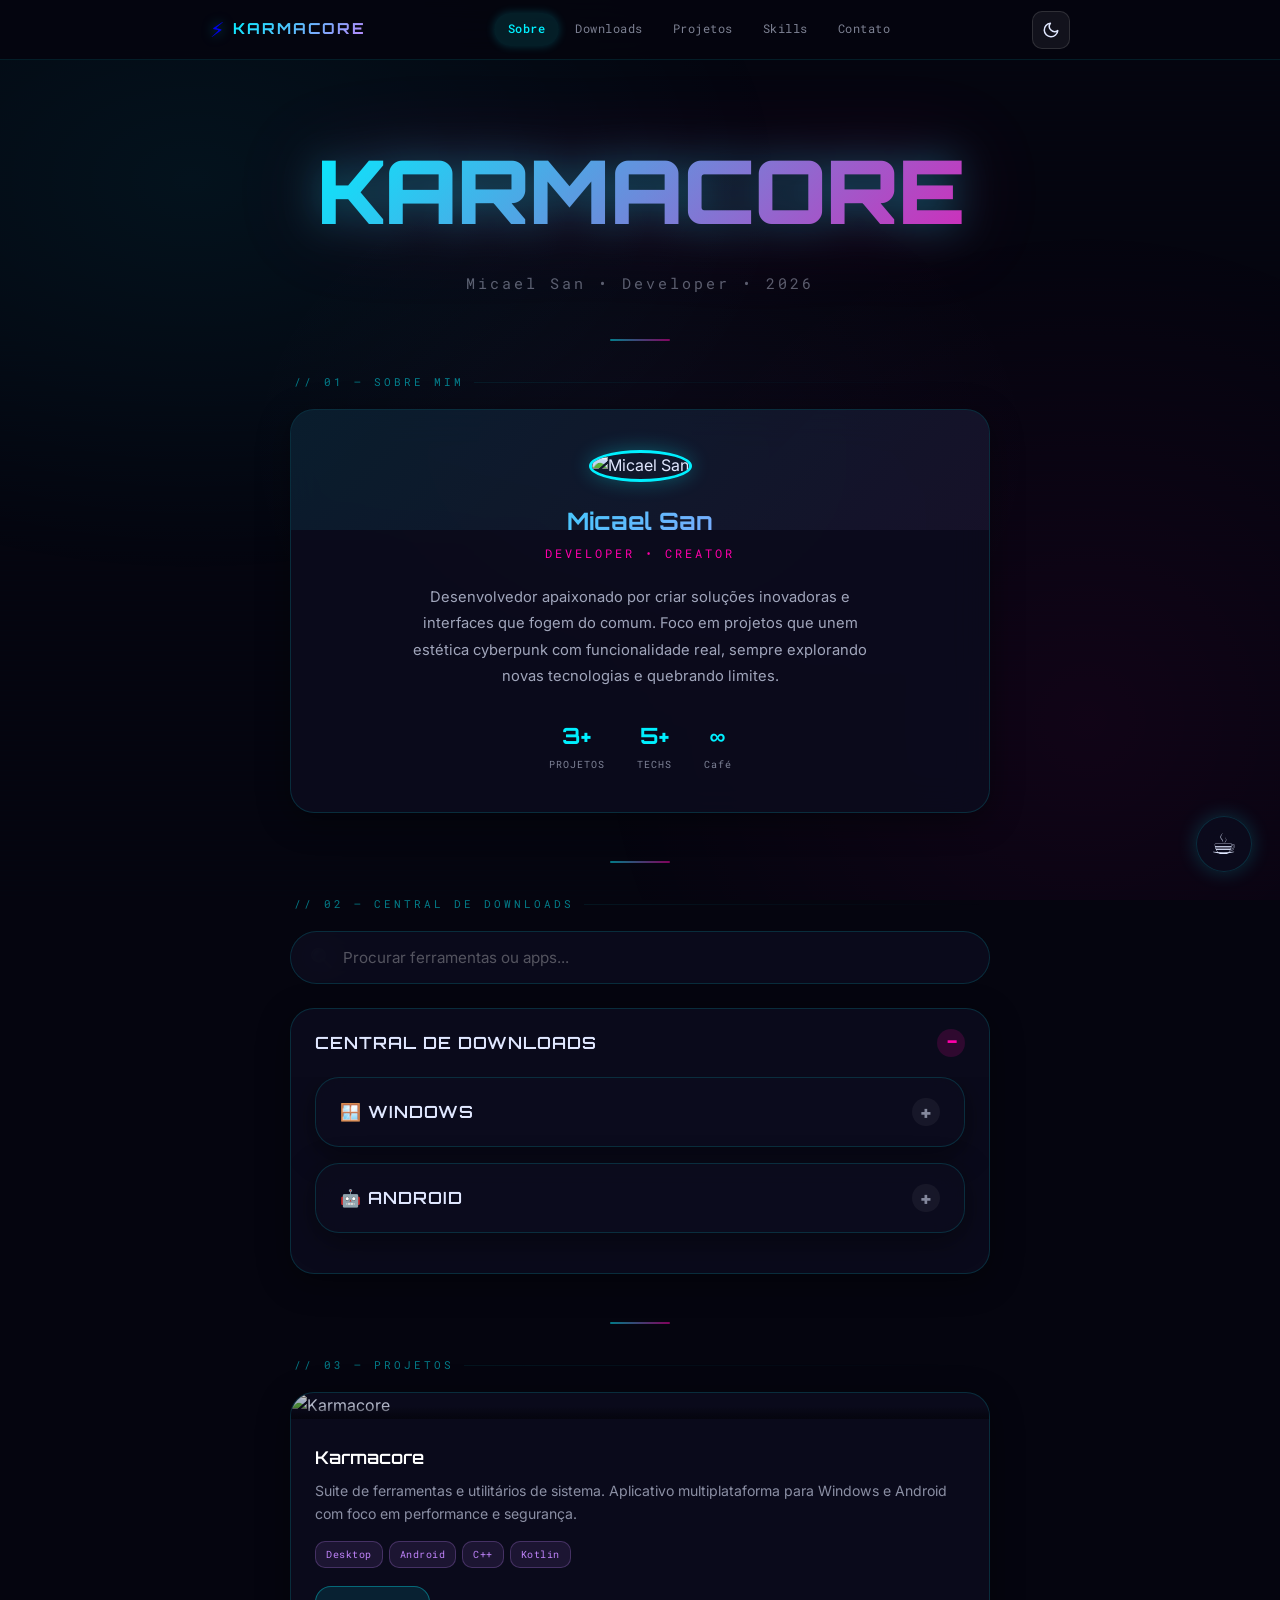
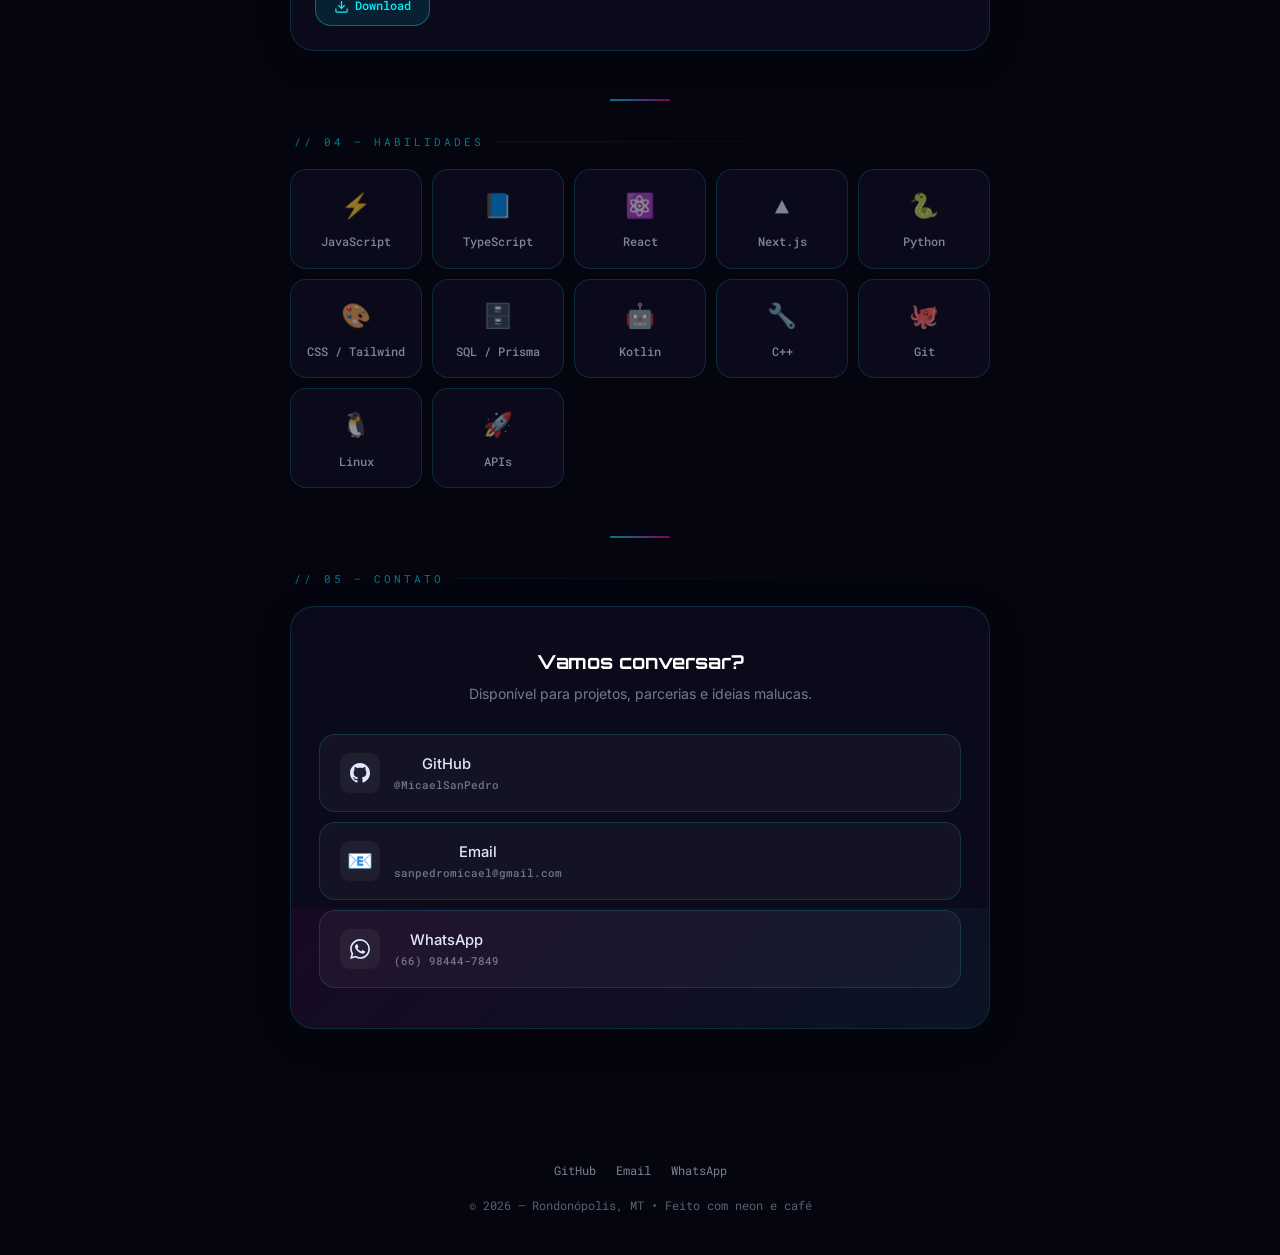
==== index.html @ a1aeefc3 "fix: use inline onclick for theme toggle - same pattern as working burger button" ====
<!DOCTYPE html>
<html lang="pt-br">
<head>
    <meta charset="UTF-8">
    <meta name="viewport" content="width=device-width, initial-scale=1.0">
    <title>KARMACORE | Micael San</title>
    <meta name="description" content="Portfólio de Micael San — Desenvolvedor, criador de ferramentas e projetos cyberpunk.">
    <meta property="og:title" content="KARMACORE | Micael San">
    <meta property="og:description" content="Desenvolvedor, criador de ferramentas e projetos cyberpunk.">
    <meta property="og:type" content="website">
    <meta property="og:url" content="https://micaelsan.com">
    <meta name="theme-color" content="#05050f">
    <link rel="icon" href="data:image/svg+xml,<svg xmlns='http://www.w3.org/2000/svg' viewBox='0 0 100 100'><text y='.9em' font-size='90'>⚡</text></svg>">
    <link rel="preconnect" href="https://fonts.googleapis.com">
    <link rel="preconnect" href="https://fonts.gstatic.com" crossorigin>
    <link href="https://fonts.googleapis.com/css2?family=Orbitron:wght@500;700;900&family=Roboto+Mono:wght@300;400;500&family=Inter:wght@400;500;600&display=swap" rel="stylesheet">
    <link rel="stylesheet" href="style.css">
</head>
<body>

    <canvas id="matrix" style="position:fixed;inset:0;z-index:0;opacity:0.06;pointer-events:none;"></canvas>

    <!-- NAVBAR -->
    <nav id="navbar">
        <div class="nav-inner">
            <a href="#" class="nav-logo" onclick="window.scrollTo({top:0,behavior:'smooth'});return false;">
                <span class="nav-logo-icon">⚡</span>
                <span class="nav-logo-text">KARMACORE</span>
            </a>

            <div class="nav-center">
                <a href="#about" class="nav-link" data-section="about">Sobre</a>
                <a href="#downloads" class="nav-link" data-section="downloads">Downloads</a>
                <a href="#projects" class="nav-link" data-section="projects">Projetos</a>
                <a href="#skills" class="nav-link" data-section="skills">Skills</a>
                <a href="#contact" class="nav-link" data-section="contact">Contato</a>
            </div>

            <div class="nav-right">
                <button class="theme-toggle" id="theme-toggle" title="Alternar tema" onclick="toggleTheme()">
                    <svg class="icon-moon" width="18" height="18" viewBox="0 0 24 24" fill="none" stroke="currentColor" stroke-width="2" stroke-linecap="round" stroke-linejoin="round"><path d="M21 12.79A9 9 0 1 1 11.21 3 7 7 0 0 0 21 12.79z"></path></svg>
                    <svg class="icon-sun" width="18" height="18" viewBox="0 0 24 24" fill="none" stroke="currentColor" stroke-width="2" stroke-linecap="round" stroke-linejoin="round" style="display:none"><circle cx="12" cy="12" r="5"></circle><line x1="12" y1="1" x2="12" y2="3"></line><line x1="12" y1="21" x2="12" y2="23"></line><line x1="4.22" y1="4.22" x2="5.64" y2="5.64"></line><line x1="18.36" y1="18.36" x2="19.78" y2="19.78"></line><line x1="1" y1="12" x2="3" y2="12"></line><line x1="21" y1="12" x2="23" y2="12"></line><line x1="4.22" y1="19.78" x2="5.64" y2="18.36"></line><line x1="18.36" y1="5.64" x2="19.78" y2="4.22"></line></svg>
                </button>
                <button class="nav-burger" id="burger" onclick="toggleBurger()">
                    <span></span><span></span><span></span>
                </button>
            </div>
        </div>
    </nav>

    <!-- MOBILE MENU -->
    <div id="mobile-menu" class="mobile-menu">
        <a href="#about" class="mm-link" onclick="closeBurger()">Sobre Mim</a>
        <a href="#downloads" class="mm-link" onclick="closeBurger()">Downloads</a>
        <a href="#projects" class="mm-link" onclick="closeBurger()">Projetos</a>
        <a href="#skills" class="mm-link" onclick="closeBurger()">Skills</a>
        <a href="#contact" class="mm-link" onclick="closeBurger()">Contato</a>
    </div>

    <div class="container">

        <!-- HERO -->
        <header class="hero">
            <h1 class="title" onclick="triggerGlitch(this)">KARMACORE</h1>
            <p class="subtitle">Micael San &bull; Developer &bull; 2026</p>
        </header>

        <div class="divider"></div>

        <!-- ABOUT -->
        <section id="about" class="section">
            <div class="section-label">// 01 &mdash; sobre mim</div>
            <div class="about-card">
                <img src="https://avatars.githubusercontent.com/u/167715159?v=4" alt="Micael San" class="about-avatar">
                <div class="about-name">Micael San</div>
                <div class="about-role">DEVELOPER &bull; CREATOR</div>
                <p class="about-bio">
                    Desenvolvedor apaixonado por criar soluções inovadoras e interfaces que fogem do comum.
                    Foco em projetos que unem estética cyberpunk com funcionalidade real,
                    sempre explorando novas tecnologias e quebrando limites.
                </p>
                <div class="about-stats">
                    <div class="about-stat">
                        <div class="about-stat-value">3+</div>
                        <div class="about-stat-label">PROJETOS</div>
                    </div>
                    <div class="about-stat">
                        <div class="about-stat-value">5+</div>
                        <div class="about-stat-label">TECHS</div>
                    </div>
                    <div class="about-stat">
                        <div class="about-stat-value">∞</div>
                        <div class="about-stat-label">Café</div>
                    </div>
                </div>
            </div>
        </section>

        <div class="divider"></div>

        <!-- DOWNLOADS -->
        <section id="downloads" class="section">
            <div class="section-label">// 02 &mdash; central de downloads</div>

            <div class="search-box">
                <span class="search-icon">🔍</span>
                <input type="text" id="search" placeholder="Procurar ferramentas ou apps..." autocomplete="off">
            </div>

            <div class="folder" id="main-folder">
                <div class="folder-header" onclick="toggleFolder(this)">
                    CENTRAL DE DOWNLOADS
                    <span class="toggle-icon">+</span>
                </div>
                <div class="content" id="main-content">

                    <div class="folder">
                        <div class="folder-header" onclick="toggleFolder(this)">
                            🪟 WINDOWS
                            <span class="toggle-icon">+</span>
                        </div>
                        <div class="content">
                            <a href="javascript:void(0)" class="download-btn" onclick="return false">
                                <span class="dl-icon">📥</span>
                                <div>
                                    <strong>Karmacore_Setup.exe</strong>
                                    <div class="dl-info">v2.4.1 &bull; 48.2 MB &bull; SHA256 verificado</div>
                                </div>
                            </a>
                        </div>
                    </div>

                    <div class="folder">
                        <div class="folder-header" onclick="toggleFolder(this)">
                            🤖 ANDROID
                            <span class="toggle-icon">+</span>
                        </div>
                        <div class="content">
                            <a href="javascript:void(0)" class="download-btn" onclick="return false">
                                <span class="dl-icon">📥</span>
                                <div>
                                    <strong>Karmacore.apk</strong>
                                    <div class="dl-info">v2.4.1 &bull; 31.8 MB &bull; Assinado</div>
                                </div>
                            </a>
                        </div>
                    </div>

                    <div id="no-results">
                        Nenhum resultado encontrado para "<span id="search-term"></span>"
                    </div>

                </div>
            </div>
        </section>

        <div class="divider"></div>

        <!-- PROJECTS -->
        <section id="projects" class="section">
            <div class="section-label">// 03 &mdash; projetos</div>
            <div class="projects-grid">
                <div class="project-card">
                    <div class="project-img-wrapper">
                        <img src="https://images.unsplash.com/photo-1550751827-4bd374c3f58b?w=700&h=360&fit=crop&q=80" alt="Karmacore" class="project-img">
                        <div class="project-img-overlay"></div>
                    </div>
                    <div class="project-body">
                        <div class="project-title">Karmacore</div>
                        <p class="project-desc">
                            Suite de ferramentas e utilitários de sistema. Aplicativo multiplataforma para Windows e Android
                            com foco em performance e segurança.
                        </p>
                        <div class="project-tags">
                            <span class="project-tag">Desktop</span>
                            <span class="project-tag">Android</span>
                            <span class="project-tag">C++</span>
                            <span class="project-tag">Kotlin</span>
                        </div>
                        <div class="project-links">
                            <a href="#downloads" class="project-link project-link--primary">
                                <svg width="15" height="15" viewBox="0 0 24 24" fill="none" stroke="currentColor" stroke-width="2"><path d="M21 15v4a2 2 0 0 1-2 2H5a2 2 0 0 1-2-2v-4"/><polyline points="7 10 12 15 17 10"/><line x1="12" y1="15" x2="12" y2="3"/></svg>
                                Download
                            </a>
                        </div>
                    </div>
                </div>
            </div>
        </section>

        <div class="divider"></div>

        <!-- SKILLS -->
        <section id="skills" class="section">
            <div class="section-label">// 04 &mdash; habilidades</div>
            <div class="skills-grid">
                <div class="skill-tag"><span class="skill-icon">⚡</span>JavaScript</div>
                <div class="skill-tag"><span class="skill-icon">📘</span>TypeScript</div>
                <div class="skill-tag"><span class="skill-icon">⚛️</span>React</div>
                <div class="skill-tag"><span class="skill-icon">▲</span>Next.js</div>
                <div class="skill-tag"><span class="skill-icon">🐍</span>Python</div>
                <div class="skill-tag"><span class="skill-icon">🎨</span>CSS / Tailwind</div>
                <div class="skill-tag"><span class="skill-icon">🗄️</span>SQL / Prisma</div>
                <div class="skill-tag"><span class="skill-icon">🤖</span>Kotlin</div>
                <div class="skill-tag"><span class="skill-icon">🔧</span>C++</div>
                <div class="skill-tag"><span class="skill-icon">🐙</span>Git</div>
                <div class="skill-tag"><span class="skill-icon">🐧</span>Linux</div>
                <div class="skill-tag"><span class="skill-icon">🚀</span>APIs</div>
            </div>
        </section>

        <div class="divider"></div>

        <!-- CONTACT -->
        <section id="contact" class="section">
            <div class="section-label">// 05 &mdash; contato</div>
            <div class="contact-card">
                <h3>Vamos conversar?</h3>
                <p>Disponível para projetos, parcerias e ideias malucas.</p>
                <div class="contact-links">
                    <a href="https://github.com/MicaelSanPedro" target="_blank" rel="noopener" class="contact-link">
                        <span class="contact-icon">
                            <svg width="20" height="20" viewBox="0 0 24 24" fill="currentColor"><path d="M12 0c-6.626 0-12 5.373-12 12 0 5.302 3.438 9.8 8.207 11.387.599.111.793-.261.793-.577v-2.234c-3.338.726-4.033-1.416-4.033-1.416-.546-1.387-1.333-1.756-1.333-1.756-1.089-.745.083-.729.083-.729 1.205.084 1.839 1.237 1.839 1.237 1.07 1.834 2.807 1.304 3.492.997.107-.775.418-1.305.762-1.604-2.665-.305-5.467-1.334-5.467-5.931 0-1.311.469-2.381 1.236-3.221-.124-.303-.535-1.524.117-3.176 0 0 1.008-.322 3.301 1.23.957-.266 1.983-.399 3.003-.404 1.02.005 2.047.138 3.006.404 2.291-1.552 3.297-1.23 3.297-1.23.653 1.653.242 2.874.118 3.176.77.84 1.235 1.911 1.235 3.221 0 4.609-2.807 5.624-5.479 5.921.43.372.823 1.102.823 2.222v3.293c0 .319.192.694.801.576 4.765-1.589 8.199-6.086 8.199-11.386 0-6.627-5.373-12-12-12z"/></svg>
                        </span>
                        <div>
                            <span class="contact-label">GitHub</span>
                            <span class="contact-sublabel">@MicaelSanPedro</span>
                        </div>
                        <span class="contact-arrow">→</span>
                    </a>
                    <a href="mailto:sanpedromicael@gmail.com" class="contact-link">
                        <span class="contact-icon">📧</span>
                        <div>
                            <span class="contact-label">Email</span>
                            <span class="contact-sublabel">sanpedromicael@gmail.com</span>
                        </div>
                        <span class="contact-arrow">→</span>
                    </a>
                    <a href="https://wa.me/5566984447849" target="_blank" rel="noopener" class="contact-link">
                        <span class="contact-icon">
                            <svg width="20" height="20" viewBox="0 0 24 24" fill="currentColor"><path d="M17.472 14.382c-.297-.149-1.758-.867-2.03-.967-.273-.099-.471-.148-.67.15-.197.297-.767.966-.94 1.164-.173.199-.347.223-.644.075-.297-.15-1.255-.463-2.39-1.475-.883-.788-1.48-1.761-1.653-2.059-.173-.297-.018-.458.13-.606.134-.133.298-.347.446-.52.149-.174.198-.298.298-.497.099-.198.05-.371-.025-.52-.075-.149-.669-1.612-.916-2.207-.242-.579-.487-.5-.669-.51-.173-.008-.371-.01-.57-.01-.198 0-.52.074-.792.372-.272.297-1.04 1.016-1.04 2.479 0 1.462 1.065 2.875 1.213 3.074.149.198 2.096 3.2 5.077 4.487.709.306 1.262.489 1.694.625.712.227 1.36.195 1.871.118.571-.085 1.758-.719 2.006-1.413.248-.694.248-1.289.173-1.413-.074-.124-.272-.198-.57-.347m-5.421 7.403h-.004a9.87 9.87 0 01-5.031-1.378l-.361-.214-3.741.982.998-3.648-.235-.374a9.86 9.86 0 01-1.51-5.26c.001-5.45 4.436-9.884 9.888-9.884 2.64 0 5.122 1.03 6.988 2.898a9.825 9.825 0 012.893 6.994c-.003 5.45-4.437 9.884-9.885 9.884m8.413-18.297A11.815 11.815 0 0012.05 0C5.495 0 .16 5.335.157 11.892c0 2.096.547 4.142 1.588 5.945L.057 24l6.305-1.654a11.882 11.882 0 005.683 1.448h.005c6.554 0 11.89-5.335 11.893-11.893a11.821 11.821 0 00-3.48-8.413z"/></svg>
                        </span>
                        <div>
                            <span class="contact-label">WhatsApp</span>
                            <span class="contact-sublabel">(66) 98444-7849</span>
                        </div>
                        <span class="contact-arrow">→</span>
                    </a>
                </div>
            </div>
        </section>

    </div>

    <!-- Coffee button -->
    <div class="coffee" onclick="openModal()">☕</div>

    <!-- Support modal -->
    <div id="modal" onclick="if(event.target===this) closeModal()">
        <div class="modal-content">
            <span class="modal-close" onclick="closeModal()">✕</span>
            <div class="modal-title">APOIE O PROJETO</div>
            <p class="modal-subtitle">Qualquer valor faz diferença 🔥</p>
            <div class="pix-box">
                <span id="pix-key" data-pix="1ad6a146-8d7e-4521-a96a-fde7ccd602ac">1ad6a146-8d7e-4521-a96a-fde7ccd602ac</span>
                <button id="copy-btn" onclick="copyPix()" title="Copiar chave PIX">
                    <svg width="18" height="18" viewBox="0 0 24 24" fill="none" stroke="currentColor" stroke-width="2" stroke-linecap="round" stroke-linejoin="round" id="copy-icon">
                        <rect x="9" y="9" width="13" height="13" rx="2" ry="2"></rect>
                        <path d="M5 15H4a2 2 0 0 1-2-2V4a2 2 0 0 1 2-2h9a2 2 0 0 1 2 2v1"></path>
                    </svg>
                    <svg width="18" height="18" viewBox="0 0 24 24" fill="none" stroke="currentColor" stroke-width="2.5" stroke-linecap="round" stroke-linejoin="round" id="check-icon" style="display:none">
                        <polyline points="20 6 9 17 4 12"></polyline>
                    </svg>
                </button>
            </div>
            <p class="pix-hint" onclick="copyPix()">Toque na chave ou no botão para copiar</p>
        </div>
    </div>

    <!-- Footer -->
    <footer>
        <div class="footer-links">
            <a href="https://github.com/MicaelSanPedro" target="_blank" rel="noopener" class="footer-link">GitHub</a>
            <a href="mailto:sanpedromicael@gmail.com" class="footer-link">Email</a>
            <a href="https://wa.me/5566984447849" target="_blank" rel="noopener" class="footer-link">WhatsApp</a>
        </div>
        <p class="footer-copy">&copy; 2026 &mdash; Rondonópolis, MT &bull; Feito com neon e café</p>
    </footer>

    <script src="script.js"></script>
</body>
</html>
---- style.css ----
/* ═══════════════════════════════════════════════════
   KARMACORE | Micael San - Cyberpunk Portfolio
   ═══════════════════════════════════════════════════ */

:root {
    --neon-cyan: #00f0ff;
    --neon-pink: #ff00aa;
    --neon-purple: #c084fc;
    --neon-green: #00ff88;
    --bg: #05050f;
    --bg-solid: #05050f;
    --card: rgba(12, 12, 30, 0.85);
    --card-solid: #0c0c1e;
    --border: rgba(0, 240, 255, 0.15);
    --border-hover: rgba(0, 240, 255, 0.4);
    --glow-cyan: 0 0 20px rgba(0, 240, 255, 0.5);
    --text: #e0e7ff;
    --text-dim: rgba(224, 231, 255, 0.55);
    --text-bright: #ffffff;
    --hover-overlay: rgba(255, 255, 255, 0.04);
    --hover-overlay-strong: rgba(255, 255, 255, 0.06);
    --radius-sm: 10px;
    --radius-md: 16px;
    --radius-lg: 24px;
    --radius-xl: 9999px;
    --shadow-card: 0 8px 32px rgba(0, 0, 0, 0.4);
    --shadow-card-hover: 0 16px 48px rgba(0, 0, 0, 0.6);
    --modal-bg: rgba(3, 3, 12, 0.92);
    --navbar-bg: rgba(5, 5, 15, 0.85);
    --mobile-bg: rgba(5, 5, 15, 0.97);
    --pix-bg: rgba(0, 0, 0, 0.5);
    --icon-bg: rgba(255, 255, 255, 0.05);
    --icon-bg-strong: rgba(255, 255, 255, 0.08);
    --folder-hover: rgba(0, 240, 255, 0.25);
    --input-color: #ffffff;
    --input-placeholder: rgba(255, 255, 255, 0.3);
}

* { margin: 0; padding: 0; box-sizing: border-box; }

html {
    scroll-behavior: smooth;
    scroll-padding-top: 80px;
}

body {
    min-height: 100%;
    background: var(--bg);
    color: var(--text);
    font-family: 'Inter', system-ui, sans-serif;
    overflow-x: hidden;
    line-height: 1.6;
    transition: background 0.4s ease, color 0.4s ease;
}

/* ── Ambient background ── */
body::before,
body::after {
    content: "";
    position: fixed;
    inset: 0;
    pointer-events: none;
    z-index: 0;
}
body::before {
    background:
        radial-gradient(ellipse 600px 400px at 15% 20%, rgba(0, 240, 255, 0.06), transparent),
        radial-gradient(ellipse 500px 500px at 85% 80%, rgba(255, 0, 170, 0.05), transparent),
        radial-gradient(ellipse 400px 300px at 50% 50%, rgba(192, 132, 252, 0.04), transparent);
}
body::after {
    background:
        linear-gradient(rgba(0,240,255,0.02) 1px, transparent 1px),
        repeating-linear-gradient(0deg, transparent, transparent 4px, rgba(0,0,0,0.08) 4px, rgba(0,0,0,0.08) 5px);
    background-size: 100% 5px, 100% 100%;
    opacity: 0.5;
    animation: scanline 10s linear infinite;
}
@keyframes scanline {
    0% { background-position: 0 0; }
    100% { background-position: 0 100px; }
}

/* ═══════════════ NAVBAR ═══════════════ */
#navbar {
    position: fixed;
    top: 0;
    left: 0;
    right: 0;
    height: 60px;
    z-index: 5000;
    background: var(--navbar-bg);
    backdrop-filter: blur(16px);
    -webkit-backdrop-filter: blur(16px);
    border-bottom: 1px solid rgba(0, 240, 255, 0.1);
    transition: background 0.4s ease, border-color 0.4s ease;
}
.nav-inner {
    max-width: 900px;
    margin: 0 auto;
    height: 100%;
    display: flex;
    align-items: center;
    justify-content: space-between;
    padding: 0 20px;
}

/* Logo */
.nav-logo {
    display: flex;
    align-items: center;
    gap: 8px;
    text-decoration: none;
    flex-shrink: 0;
}
.nav-logo-icon {
    font-size: 1.3rem;
    filter: drop-shadow(0 0 6px rgba(0, 240, 255, 0.5));
}
.nav-logo-text {
    font-family: 'Orbitron', sans-serif;
    font-size: 0.95rem;
    font-weight: 700;
    letter-spacing: 2px;
    background: linear-gradient(135deg, var(--neon-cyan), var(--neon-purple));
    -webkit-background-clip: text;
    background-clip: text;
    color: transparent;
}

/* Desktop links */
.nav-center {
    display: flex;
    align-items: center;
    gap: 2px;
}
.nav-link {
    padding: 7px 14px;
    border-radius: var(--radius-xl);
    text-decoration: none;
    color: var(--text-dim);
    font-family: 'Roboto Mono', monospace;
    font-size: 0.72rem;
    letter-spacing: 0.5px;
    transition: all 0.25s ease;
}
.nav-link:hover {
    color: var(--text-bright);
    background: var(--hover-overlay);
}
.nav-link.active {
    color: var(--neon-cyan);
    background: rgba(0, 240, 255, 0.1);
    font-weight: 500;
    box-shadow: 0 0 10px rgba(0, 240, 255, 0.2);
}

/* Right side wrapper */
.nav-right {
    display: flex;
    align-items: center;
    gap: 8px;
}

/* Theme toggle */
.theme-toggle {
    width: 38px;
    height: 38px;
    display: flex;
    align-items: center;
    justify-content: center;
    background: rgba(255, 255, 255, 0.06);
    border: 1px solid rgba(255, 255, 255, 0.12);
    border-radius: 10px;
    cursor: pointer;
    color: var(--text);
    transition: all 0.3s ease;
    flex-shrink: 0;
    position: relative;
    z-index: 1;
    font-size: 0;
}
.theme-toggle:hover {
    color: var(--neon-cyan);
    background: rgba(0, 240, 255, 0.12);
    border-color: rgba(0, 240, 255, 0.3);
    box-shadow: 0 0 14px rgba(0, 240, 255, 0.25);
}
.theme-toggle:active {
    transform: scale(0.92);
}
.theme-toggle svg {
    transition: all 0.3s ease;
    pointer-events: none;
}

/* Burger (hidden on desktop) */
.nav-burger {
    display: none;
    flex-direction: column;
    justify-content: center;
    gap: 5px;
    width: 36px;
    height: 36px;
    padding: 8px 6px;
    background: var(--hover-overlay);
    border: 1px solid rgba(255, 255, 255, 0.08);
    border-radius: 8px;
    cursor: pointer;
}
.nav-burger span {
    display: block;
    width: 100%;
    height: 2px;
    background: var(--text-dim);
    border-radius: 2px;
    transition: all 0.3s ease;
}
.nav-burger.open span:nth-child(1) {
    transform: translateY(7px) rotate(45deg);
    background: var(--neon-cyan);
}
.nav-burger.open span:nth-child(2) {
    opacity: 0;
}
.nav-burger.open span:nth-child(3) {
    transform: translateY(-7px) rotate(-45deg);
    background: var(--neon-cyan);
}

/* Mobile menu */
.mobile-menu {
    display: none;
    position: fixed;
    top: 60px;
    left: 0;
    right: 0;
    z-index: 4999;
    background: var(--mobile-bg);
    backdrop-filter: blur(16px);
    border-bottom: 1px solid rgba(0, 240, 255, 0.1);
    padding: 8px 16px 16px;
    flex-direction: column;
    gap: 2px;
    transition: background 0.4s ease;
}
.mobile-menu.open {
    display: flex;
}
.mm-link {
    padding: 14px 16px;
    border-radius: 12px;
    text-decoration: none;
    color: var(--text-dim);
    font-family: 'Inter', system-ui, sans-serif;
    font-size: 0.95rem;
    font-weight: 500;
    transition: all 0.2s ease;
}
.mm-link:hover {
    color: var(--text-bright);
    background: rgba(0, 240, 255, 0.06);
}

/* ── Container ── */
.container {
    max-width: 740px;
    width: 100%;
    margin: 0 auto;
    padding: 80px 20px 24px;
    position: relative;
    z-index: 10;
}

/* ═══════════════ HERO ═══════════════ */
.hero {
    text-align: center;
    padding: 40px 0 12px;
}
.title {
    font-family: 'Orbitron', sans-serif;
    font-size: clamp(2.8rem, 12vw, 5.5rem);
    font-weight: 900;
    letter-spacing: -1px;
    background: linear-gradient(135deg, var(--neon-cyan) 0%, var(--neon-pink) 40%, var(--neon-purple) 70%, var(--neon-cyan) 100%);
    background-size: 300% 300%;
    -webkit-background-clip: text;
    background-clip: text;
    color: transparent;
    animation: glitch 4s ease-in-out infinite, rainbow 6s linear infinite;
    cursor: pointer;
    position: relative;
    display: inline-block;
    filter: drop-shadow(0 0 20px rgba(0, 240, 255, 0.35)) drop-shadow(0 0 40px rgba(255, 0, 170, 0.2));
}
@keyframes glitch {
    0%, 100% { transform: translate(0); }
    2% { transform: translate(-2px, 1px); }
    4% { transform: translate(2px, -1px); }
    6% { transform: translate(-1px, 2px); }
    8% { transform: translate(0); }
}
@keyframes rainbow {
    0% { background-position: 0% 50%; }
    50% { background-position: 100% 50%; }
    100% { background-position: 0% 50%; }
}
.title::before,
.title::after {
    content: "KARMACORE";
    position: absolute;
    top: 0; left: 0;
    font-family: inherit;
    font-size: inherit;
    font-weight: inherit;
    letter-spacing: inherit;
    -webkit-background-clip: text;
    background-clip: text;
    color: transparent;
    pointer-events: none;
}
.title::before {
    background: linear-gradient(90deg, var(--neon-cyan), transparent);
    -webkit-background-clip: text; background-clip: text; color: transparent;
    opacity: 0;
    animation: glitch-before 4s ease-in-out infinite;
}
.title::after {
    background: linear-gradient(90deg, transparent, var(--neon-pink));
    -webkit-background-clip: text; background-clip: text; color: transparent;
    opacity: 0;
    animation: glitch-after 4s ease-in-out infinite;
}
@keyframes glitch-before {
    0%, 100% { opacity: 0; transform: translate(0); }
    2% { opacity: 0.8; transform: translate(-3px, 0); }
    3% { opacity: 0; transform: translate(0); }
}
@keyframes glitch-after {
    0%, 100% { opacity: 0; transform: translate(0); }
    2.5% { opacity: 0.8; transform: translate(3px, 0); }
    3.5% { opacity: 0; transform: translate(0); }
}
.subtitle {
    font-family: 'Roboto Mono', monospace;
    font-size: 0.95rem;
    letter-spacing: 3px;
    opacity: 0.7;
    margin-top: 10px;
    color: var(--text-dim);
}

/* ── Divider ── */
.divider {
    width: 60px;
    height: 2px;
    background: linear-gradient(90deg, var(--neon-cyan), var(--neon-pink));
    border-radius: 2px;
    margin: 32px auto;
    opacity: 0.5;
}

/* ═══════════════ SECTIONS ═══════════════ */
.section { margin-bottom: 48px; }
.section-label {
    font-family: 'Roboto Mono', monospace;
    font-size: 0.7rem;
    letter-spacing: 3px;
    text-transform: uppercase;
    color: var(--neon-cyan);
    opacity: 0.5;
    margin-bottom: 18px;
    padding-left: 4px;
    display: flex;
    align-items: center;
    gap: 10px;
}
.section-label::after {
    content: "";
    flex: 1;
    height: 1px;
    background: linear-gradient(90deg, var(--border), transparent);
}

/* ═══════════════ SEARCH ═══════════════ */
.search-box {
    position: relative;
    margin-bottom: 24px;
}
#search {
    width: 100%;
    padding: 16px 24px 16px 52px;
    background: var(--card);
    border: 1px solid var(--border);
    border-radius: var(--radius-xl);
    font-size: 0.95rem;
    font-family: 'Inter', system-ui, sans-serif;
    color: var(--input-color);
    backdrop-filter: blur(16px);
    transition: all 0.3s ease;
}
#search::placeholder { color: var(--input-placeholder); }
#search:focus {
    outline: none;
    border-color: var(--border-hover);
    box-shadow: var(--glow-cyan);
}
.search-icon {
    position: absolute;
    left: 20px;
    top: 50%;
    transform: translateY(-50%);
    font-size: 1.2rem;
    color: var(--neon-cyan);
    opacity: 0.5;
}

/* ═══════════════ ABOUT ═══════════════ */
.about-card {
    background: var(--card);
    border: 1px solid var(--border);
    border-radius: var(--radius-lg);
    padding: 40px 32px;
    backdrop-filter: blur(20px);
    box-shadow: var(--shadow-card);
    text-align: center;
    transition: all 0.4s ease;
    position: relative;
    overflow: hidden;
}
.about-card::before {
    content: "";
    position: absolute;
    top: 0; left: 0; right: 0;
    height: 120px;
    background: linear-gradient(135deg, rgba(0, 240, 255, 0.08), rgba(192, 132, 252, 0.06));
    pointer-events: none;
}
.about-card:hover {
    border-color: rgba(192, 132, 252, 0.3);
    transform: translateY(-4px);
    box-shadow: var(--shadow-card-hover), 0 0 30px rgba(192, 132, 252, 0.1);
}
.about-avatar {
    width: 96px; height: 96px;
    border-radius: 50%;
    border: 3px solid var(--neon-cyan);
    box-shadow: 0 0 20px rgba(0, 240, 255, 0.3);
    margin: 0 auto 20px;
    object-fit: cover;
    position: relative; z-index: 1;
    transition: all 0.4s ease;
}
.about-card:hover .about-avatar {
    box-shadow: 0 0 30px rgba(0, 240, 255, 0.5);
    transform: scale(1.05);
}
.about-name {
    font-family: 'Orbitron', sans-serif;
    font-size: 1.5rem;
    font-weight: 700;
    background: linear-gradient(135deg, var(--neon-cyan), var(--neon-purple));
    -webkit-background-clip: text; background-clip: text; color: transparent;
    margin-bottom: 4px;
    position: relative; z-index: 1;
}
.about-role {
    font-family: 'Roboto Mono', monospace;
    font-size: 0.78rem;
    color: var(--neon-pink);
    letter-spacing: 3px;
    margin-bottom: 20px;
    position: relative; z-index: 1;
}
.about-bio {
    font-size: 0.92rem;
    line-height: 1.8;
    opacity: 0.7;
    max-width: 480px;
    margin: 0 auto;
    position: relative; z-index: 1;
}
.about-stats {
    display: flex;
    justify-content: center;
    gap: 32px;
    margin-top: 28px;
    position: relative; z-index: 1;
}
.about-stat { text-align: center; }
.about-stat-value {
    font-family: 'Orbitron', sans-serif;
    font-size: 1.4rem;
    font-weight: 700;
    color: var(--neon-cyan);
}
.about-stat-label {
    font-family: 'Roboto Mono', monospace;
    font-size: 0.65rem;
    color: var(--text-dim);
    letter-spacing: 1px;
    margin-top: 2px;
}

/* ═══════════════ FOLDER / ACCORDION ═══════════════ */
.folder {
    background: var(--card);
    border: 1px solid var(--border);
    border-radius: var(--radius-lg);
    margin-bottom: 16px;
    overflow: hidden;
    backdrop-filter: blur(16px);
    box-shadow: var(--shadow-card);
    transition: all 0.4s ease;
}
.folder:hover {
    border-color: var(--folder-hover);
}
.folder-header {
    padding: 20px 24px;
    cursor: pointer;
    display: flex;
    align-items: center;
    justify-content: space-between;
    font-family: 'Orbitron', sans-serif;
    font-size: 1.05rem;
    font-weight: 600;
    letter-spacing: 1px;
    user-select: none;
}
.folder-header:hover { background: var(--hover-overlay); }
.folder-header .toggle-icon {
    font-size: 1.4rem;
    transition: transform 0.4s ease;
    color: var(--text-dim);
    width: 28px; height: 28px;
    display: flex; align-items: center; justify-content: center;
    border-radius: 50%;
    background: var(--icon-bg);
}
.folder-header.active .toggle-icon {
    transform: rotate(180deg);
    color: var(--neon-pink);
    background: rgba(255, 0, 170, 0.15);
}
.content {
    max-height: 0;
    overflow: hidden;
    transition: max-height 0.6s ease, padding 0.4s ease;
    padding: 0 24px;
}
.content.open {
    max-height: 1200px;
    padding-bottom: 24px;
}

/* Download button */
.download-btn {
    display: flex;
    align-items: center;
    gap: 14px;
    width: 100%;
    padding: 16px 20px;
    margin: 8px 0;
    background: rgba(0, 240, 255, 0.05);
    border: 1px solid rgba(0, 240, 255, 0.2);
    border-radius: var(--radius-md);
    color: var(--text-bright);
    text-decoration: none;
    font-weight: 500;
    font-size: 0.95rem;
    transition: all 0.3s ease;
}
.download-btn:hover {
    background: rgba(0, 240, 255, 0.12);
    border-color: var(--border-hover);
    transform: translateX(6px);
    box-shadow: 0 0 20px rgba(0, 240, 255, 0.3);
}
.download-btn .dl-icon { font-size: 1.5rem; flex-shrink: 0; }
.download-btn .dl-info { font-size: 0.75rem; opacity: 0.5; margin-top: 2px; }

#no-results {
    display: none;
    text-align: center;
    padding: 40px 20px;
    opacity: 0.5;
    font-size: 0.95rem;
    color: var(--text-dim);
}

/* ═══════════════ PROJECTS ═══════════════ */
.projects-grid {
    display: flex;
    flex-direction: column;
    gap: 20px;
}
.project-card {
    background: var(--card);
    border: 1px solid var(--border);
    border-radius: var(--radius-lg);
    overflow: hidden;
    backdrop-filter: blur(16px);
    box-shadow: var(--shadow-card);
    transition: all 0.4s ease;
}
.project-card:hover {
    transform: translateY(-6px);
    border-color: rgba(255, 0, 170, 0.3);
    box-shadow: 0 20px 60px rgba(0, 0, 0, 0.5), 0 0 30px rgba(255, 0, 170, 0.1);
}
.project-img-wrapper { position: relative; overflow: hidden; }
.project-img {
    width: 100%; height: 180px;
    object-fit: cover;
    filter: brightness(0.8) saturate(0.9);
    transition: all 0.5s ease;
}
.project-card:hover .project-img {
    filter: brightness(1) saturate(1);
    transform: scale(1.05);
}
.project-img-overlay {
    position: absolute; inset: 0;
    background: linear-gradient(to top, var(--bg-solid) 0%, transparent 50%);
    pointer-events: none;
}
.project-body { padding: 24px; }
.project-title {
    font-family: 'Orbitron', sans-serif;
    font-size: 1.1rem;
    font-weight: 600;
    margin-bottom: 8px;
    color: var(--text-bright);
}
.project-desc {
    font-size: 0.88rem;
    opacity: 0.6;
    line-height: 1.65;
    margin-bottom: 16px;
}
.project-tags {
    display: flex;
    gap: 6px;
    flex-wrap: wrap;
    margin-bottom: 18px;
}
.project-tag {
    font-family: 'Roboto Mono', monospace;
    font-size: 0.65rem;
    padding: 4px 10px;
    background: rgba(192, 132, 252, 0.1);
    border: 1px solid rgba(192, 132, 252, 0.25);
    border-radius: var(--radius-sm);
    color: var(--neon-purple);
    letter-spacing: 0.5px;
}
.project-links {
    display: flex;
    gap: 10px;
    flex-wrap: wrap;
}
.project-link {
    display: inline-flex;
    align-items: center;
    gap: 6px;
    padding: 9px 18px;
    border-radius: var(--radius-md);
    text-decoration: none;
    font-family: 'Roboto Mono', monospace;
    font-size: 0.78rem;
    font-weight: 500;
    transition: all 0.3s ease;
}
.project-link--primary {
    background: rgba(0, 240, 255, 0.1);
    border: 1px solid rgba(0, 240, 255, 0.35);
    color: var(--neon-cyan);
}
.project-link--primary:hover {
    background: rgba(0, 240, 255, 0.2);
    box-shadow: var(--glow-cyan);
    transform: translateY(-2px);
}
.project-link--secondary {
    background: var(--hover-overlay);
    border: 1px solid rgba(255, 255, 255, 0.12);
    color: var(--text-dim);
}
.project-link--secondary:hover {
    border-color: rgba(255, 255, 255, 0.25);
    color: var(--text-bright);
    transform: translateY(-2px);
}

/* ═══════════════ SKILLS ═══════════════ */
.skills-grid {
    display: grid;
    grid-template-columns: repeat(auto-fill, minmax(130px, 1fr));
    gap: 10px;
}
.skill-tag {
    background: var(--card);
    border: 1px solid var(--border);
    border-radius: var(--radius-md);
    padding: 16px 12px;
    text-align: center;
    font-family: 'Roboto Mono', monospace;
    font-size: 0.75rem;
    font-weight: 500;
    color: var(--text-dim);
    transition: all 0.3s ease;
    backdrop-filter: blur(8px);
}
.skill-tag:hover {
    background: rgba(0, 240, 255, 0.08);
    border-color: var(--border-hover);
    color: var(--neon-cyan);
    transform: translateY(-4px);
    box-shadow: var(--glow-cyan);
}
.skill-icon { font-size: 1.5rem; display: block; margin-bottom: 8px; }

/* ═══════════════ CONTACT ═══════════════ */
.contact-card {
    background: var(--card);
    border: 1px solid var(--border);
    border-radius: var(--radius-lg);
    padding: 40px 28px;
    backdrop-filter: blur(16px);
    box-shadow: var(--shadow-card);
    text-align: center;
    position: relative;
    overflow: hidden;
}
.contact-card::before {
    content: "";
    position: absolute;
    bottom: 0; left: 0; right: 0;
    height: 120px;
    background: linear-gradient(135deg, rgba(255, 0, 170, 0.06), rgba(0, 240, 255, 0.04));
    pointer-events: none;
}
.contact-card h3 {
    font-family: 'Orbitron', sans-serif;
    font-size: 1.2rem;
    margin-bottom: 6px;
    color: var(--text-bright);
}
.contact-card > p {
    opacity: 0.5;
    font-size: 0.88rem;
    margin-bottom: 28px;
    position: relative; z-index: 1;
}
.contact-links {
    display: flex;
    flex-direction: column;
    gap: 10px;
    position: relative; z-index: 1;
}
.contact-link {
    display: flex;
    align-items: center;
    gap: 14px;
    padding: 16px 20px;
    background: var(--hover-overlay);
    border: 1px solid var(--border);
    border-radius: var(--radius-md);
    text-decoration: none;
    color: var(--text);
    font-weight: 500;
    transition: all 0.3s ease;
}
.contact-link:hover {
    background: rgba(0, 240, 255, 0.06);
    border-color: var(--border-hover);
    transform: translateX(6px);
    box-shadow: 0 0 20px rgba(0, 240, 255, 0.2);
}
.contact-icon {
    font-size: 1.3rem;
    width: 40px; height: 40px;
    display: flex; align-items: center; justify-content: center;
    border-radius: var(--radius-sm);
    background: var(--icon-bg);
    flex-shrink: 0;
}
.contact-label { font-size: 0.92rem; }
.contact-sublabel {
    font-family: 'Roboto Mono', monospace;
    font-size: 0.68rem;
    opacity: 0.45;
    display: block;
    margin-top: 1px;
}
.contact-arrow {
    margin-left: auto;
    opacity: 0;
    transform: translateX(-8px);
    transition: all 0.3s ease;
    color: var(--neon-cyan);
}
.contact-link:hover .contact-arrow {
    opacity: 1;
    transform: translateX(0);
}

/* ═══════════════ MODAL ═══════════════ */
#modal {
    position: fixed;
    inset: 0;
    background: var(--modal-bg);
    backdrop-filter: blur(24px);
    display: none;
    align-items: center;
    justify-content: center;
    z-index: 10000;
    transition: background 0.4s ease;
}
.modal-content {
    position: relative;
    background: var(--card-solid);
    border: 1px solid var(--border-hover);
    border-radius: var(--radius-lg);
    padding: 40px 32px;
    max-width: 380px;
    width: 92%;
    text-align: center;
    box-shadow: 0 0 40px rgba(0, 240, 255, 0.15), 0 0 80px rgba(255, 0, 170, 0.1);
    transform: scale(0.92) translateY(10px);
    opacity: 0;
    transition: all 0.4s ease;
}
.modal-content.show {
    transform: scale(1) translateY(0);
    opacity: 1;
}
.modal-close {
    position: absolute;
    top: 16px; right: 20px;
    font-size: 24px;
    color: var(--text-dim);
    cursor: pointer;
    transition: all 0.3s;
    width: 36px; height: 36px;
    display: flex; align-items: center; justify-content: center;
    border-radius: 50%;
    background: var(--icon-bg);
}
.modal-close:hover {
    color: var(--neon-pink);
    transform: scale(1.1) rotate(90deg);
    background: rgba(255, 0, 170, 0.15);
}
.modal-title {
    font-family: 'Orbitron', sans-serif;
    font-size: 1.8rem;
    margin-bottom: 8px;
    background: linear-gradient(135deg, var(--neon-cyan), var(--neon-pink));
    -webkit-background-clip: text; background-clip: text; color: transparent;
}
.modal-subtitle { opacity: 0.6; margin-bottom: 24px; font-size: 0.9rem; }
.pix-box {
    background: var(--pix-bg);
    padding: 16px 16px 16px 20px;
    border-radius: var(--radius-md);
    font-family: 'Roboto Mono', monospace;
    font-size: 0.8rem;
    display: flex;
    justify-content: space-between;
    align-items: center;
    margin-bottom: 16px;
    border: 1px dashed rgba(0, 240, 255, 0.3);
    color: var(--text-dim);
    word-break: break-all;
    gap: 12px;
}
#pix-key { flex: 1; line-height: 1.5; }
#copy-btn {
    background: rgba(0, 240, 255, 0.1);
    border: 1px solid rgba(0, 240, 255, 0.3);
    color: var(--neon-cyan);
    cursor: pointer;
    transition: all 0.3s ease;
    flex-shrink: 0;
    width: 44px; height: 44px;
    display: flex; align-items: center; justify-content: center;
    border-radius: 12px;
}
#copy-btn:hover {
    background: rgba(0, 240, 255, 0.2);
    border-color: rgba(0, 240, 255, 0.6);
    transform: scale(1.08);
    box-shadow: 0 0 20px rgba(0, 240, 255, 0.3);
}
.pix-hint {
    cursor: pointer;
    opacity: 0.4;
    font-size: 0.78rem;
    transition: opacity 0.3s;
}
.pix-hint:hover { opacity: 0.7; color: var(--neon-cyan); }

/* ═══════════════ COFFEE BUTTON ═══════════════ */
.coffee {
    position: fixed;
    bottom: 28px; right: 28px;
    width: 56px; height: 56px;
    background: var(--card);
    border: 1px solid var(--border);
    border-radius: 50%;
    display: grid;
    place-items: center;
    font-size: 1.8rem;
    box-shadow: 0 0 20px rgba(0, 240, 255, 0.2);
    cursor: pointer;
    transition: all 0.4s ease;
    z-index: 1000;
    backdrop-filter: blur(12px);
}
.coffee:hover {
    transform: scale(1.15) rotate(12deg);
    box-shadow: 0 0 40px rgba(255, 0, 170, 0.4);
    border-color: rgba(255, 0, 170, 0.4);
}

/* ═══════════════ FOOTER ═══════════════ */
footer {
    text-align: center;
    padding: 60px 0 40px;
    font-size: 0.82rem;
    font-family: 'Roboto Mono', monospace;
    position: relative;
    z-index: 10;
}
.footer-links {
    display: flex;
    justify-content: center;
    gap: 20px;
    margin-bottom: 16px;
}
.footer-link {
    color: var(--text-dim);
    text-decoration: none;
    font-size: 0.78rem;
    transition: all 0.3s;
}
.footer-link:hover { color: var(--neon-cyan); }
.footer-copy { opacity: 0.4; font-size: 0.72rem; }

/* ═══════════════ SCROLLBAR ═══════════════ */
::-webkit-scrollbar { width: 6px; }
::-webkit-scrollbar-track { background: var(--bg-solid); }
::-webkit-scrollbar-thumb { background: rgba(0, 240, 255, 0.2); border-radius: 3px; }
::-webkit-scrollbar-thumb:hover { background: rgba(0, 240, 255, 0.4); }

/* ═══════════════ LIGHT MODE ═══════════════ */
html.light {
    --neon-cyan: #0891b2;
    --neon-pink: #db2777;
    --neon-purple: #7c3aed;
    --neon-green: #059669;
    --bg: #f5f6fa;
    --bg-solid: #f5f6fa;
    --card: rgba(255, 255, 255, 0.85);
    --card-solid: #ffffff;
    --border: rgba(0, 0, 0, 0.08);
    --border-hover: rgba(0, 0, 0, 0.18);
    --glow-cyan: 0 0 20px rgba(8, 145, 178, 0.15);
    --text: #1e293b;
    --text-dim: rgba(30, 41, 59, 0.5);
    --text-bright: #0f172a;
    --hover-overlay: rgba(0, 0, 0, 0.03);
    --hover-overlay-strong: rgba(0, 0, 0, 0.05);
    --shadow-card: 0 4px 24px rgba(0, 0, 0, 0.08);
    --shadow-card-hover: 0 12px 40px rgba(0, 0, 0, 0.12);
    --modal-bg: rgba(15, 23, 42, 0.6);
    --navbar-bg: rgba(245, 246, 250, 0.88);
    --mobile-bg: rgba(245, 246, 250, 0.98);
    --pix-bg: rgba(0, 0, 0, 0.04);
    --icon-bg: rgba(0, 0, 0, 0.04);
    --icon-bg-strong: rgba(0, 0, 0, 0.06);
    --folder-hover: rgba(0, 0, 0, 0.15);
    --input-color: #1e293b;
    --input-placeholder: rgba(0, 0, 0, 0.3);
}

/* Light mode: hide matrix rain */
html.light #matrix { display: none; }

/* Light mode: hide scanline */
html.light body::after { display: none; }

/* Light mode: softer ambient glow */
html.light body::before {
    background:
        radial-gradient(ellipse 600px 400px at 15% 20%, rgba(8, 145, 178, 0.05), transparent),
        radial-gradient(ellipse 500px 500px at 85% 80%, rgba(219, 39, 119, 0.04), transparent),
        radial-gradient(ellipse 400px 300px at 50% 50%, rgba(124, 58, 237, 0.03), transparent);
}

/* Light mode: navbar border */
html.light #navbar {
    border-bottom-color: rgba(0, 0, 0, 0.06);
}

/* Light mode: theme toggle + burger */
html.light .theme-toggle {
    border-color: rgba(0, 0, 0, 0.08);
}
html.light .theme-toggle:hover {
    background: rgba(8, 145, 178, 0.08);
    border-color: rgba(8, 145, 178, 0.2);
}
html.light .nav-burger {
    border-color: rgba(0, 0, 0, 0.08);
}
html.light .nav-burger span {
    background: var(--text-dim);
}

/* Light mode: mobile menu */
html.light .mobile-menu {
    border-bottom-color: rgba(0, 0, 0, 0.06);
}

/* Light mode: title glow reduced */
html.light .title {
    filter: drop-shadow(0 0 12px rgba(8, 145, 178, 0.15)) drop-shadow(0 0 24px rgba(219, 39, 119, 0.1));
}

/* Light mode: avatar border */
html.light .about-avatar {
    border-color: var(--neon-cyan);
    box-shadow: 0 0 12px rgba(8, 145, 178, 0.2);
}
html.light .about-card:hover .about-avatar {
    box-shadow: 0 0 20px rgba(8, 145, 178, 0.3);
}

/* Light mode: about card gradient */
html.light .about-card::before {
    background: linear-gradient(135deg, rgba(8, 145, 178, 0.05), rgba(124, 58, 237, 0.03));
}

/* Light mode: folder header toggle icon */
html.light .folder-header .toggle-icon {
    background: rgba(0, 0, 0, 0.04);
}
html.light .folder-header.active .toggle-icon {
    background: rgba(219, 39, 119, 0.1);
}

/* Light mode: download btn */
html.light .download-btn {
    background: rgba(8, 145, 178, 0.04);
    border-color: rgba(8, 145, 178, 0.15);
}
html.light .download-btn:hover {
    background: rgba(8, 145, 178, 0.1);
    box-shadow: 0 0 12px rgba(8, 145, 178, 0.15);
}

/* Light mode: project img overlay */
html.light .project-img-overlay {
    background: linear-gradient(to top, var(--bg-solid) 0%, transparent 50%);
}

/* Light mode: project tags */
html.light .project-tag {
    background: rgba(124, 58, 237, 0.06);
    border-color: rgba(124, 58, 237, 0.15);
}

/* Light mode: project link secondary */
html.light .project-link--secondary {
    background: rgba(0, 0, 0, 0.02);
    border-color: rgba(0, 0, 0, 0.08);
}
html.light .project-link--secondary:hover {
    border-color: rgba(0, 0, 0, 0.15);
}

/* Light mode: nav link active */
html.light .nav-link.active {
    background: rgba(8, 145, 178, 0.08);
    box-shadow: 0 0 8px rgba(8, 145, 178, 0.12);
}

/* Light mode: contact card */
html.light .contact-card::before {
    background: linear-gradient(135deg, rgba(219, 39, 119, 0.03), rgba(8, 145, 178, 0.02));
}

/* Light mode: modal */
html.light .modal-content {
    background: #ffffff;
    box-shadow: 0 20px 60px rgba(0, 0, 0, 0.15);
}
html.light .modal-close {
    background: rgba(0, 0, 0, 0.04);
}
html.light .modal-close:hover {
    background: rgba(219, 39, 119, 0.1);
}

/* Light mode: pix box */
html.light .pix-box {
    border-color: rgba(8, 145, 178, 0.2);
}

/* Light mode: scrollbar */
html.light ::-webkit-scrollbar-track { background: var(--bg-solid); }
html.light ::-webkit-scrollbar-thumb { background: rgba(0, 0, 0, 0.12); }
html.light ::-webkit-scrollbar-thumb:hover { background: rgba(0, 0, 0, 0.2); }

/* Light mode: coffee button */
html.light .coffee {
    box-shadow: 0 4px 16px rgba(0, 0, 0, 0.1);
}
html.light .coffee:hover {
    box-shadow: 0 8px 24px rgba(219, 39, 119, 0.2);
}

/* ═══════════════ RESPONSIVE ═══════════════ */
@media (max-width: 700px) {
    .nav-center { display: none; }
    .nav-burger { display: flex; }
    .mobile-menu { display: none; }
    .mobile-menu.open { display: flex; }
}

@media (max-width: 480px) {
    .container { padding: 70px 14px 24px; }
    .hero { padding: 24px 0 8px; }
    .about-card { padding: 28px 20px; }
    .about-stats { gap: 20px; }
    .folder-header { padding: 16px 18px; font-size: 0.95rem; }
    .download-btn { padding: 14px 16px; }
    .skills-grid { grid-template-columns: repeat(3, 1fr); gap: 8px; }
    .skill-tag { padding: 12px 8px; font-size: 0.68rem; }
    .skill-icon { font-size: 1.2rem; }
    .project-img { height: 140px; }
    .project-body { padding: 18px; }
    .project-links { flex-direction: column; }
    .project-link { justify-content: center; }
    .contact-card { padding: 28px 20px; }
    .contact-link { padding: 14px 16px; }
    .coffee { width: 48px; height: 48px; bottom: 20px; right: 20px; font-size: 1.5rem; }
}
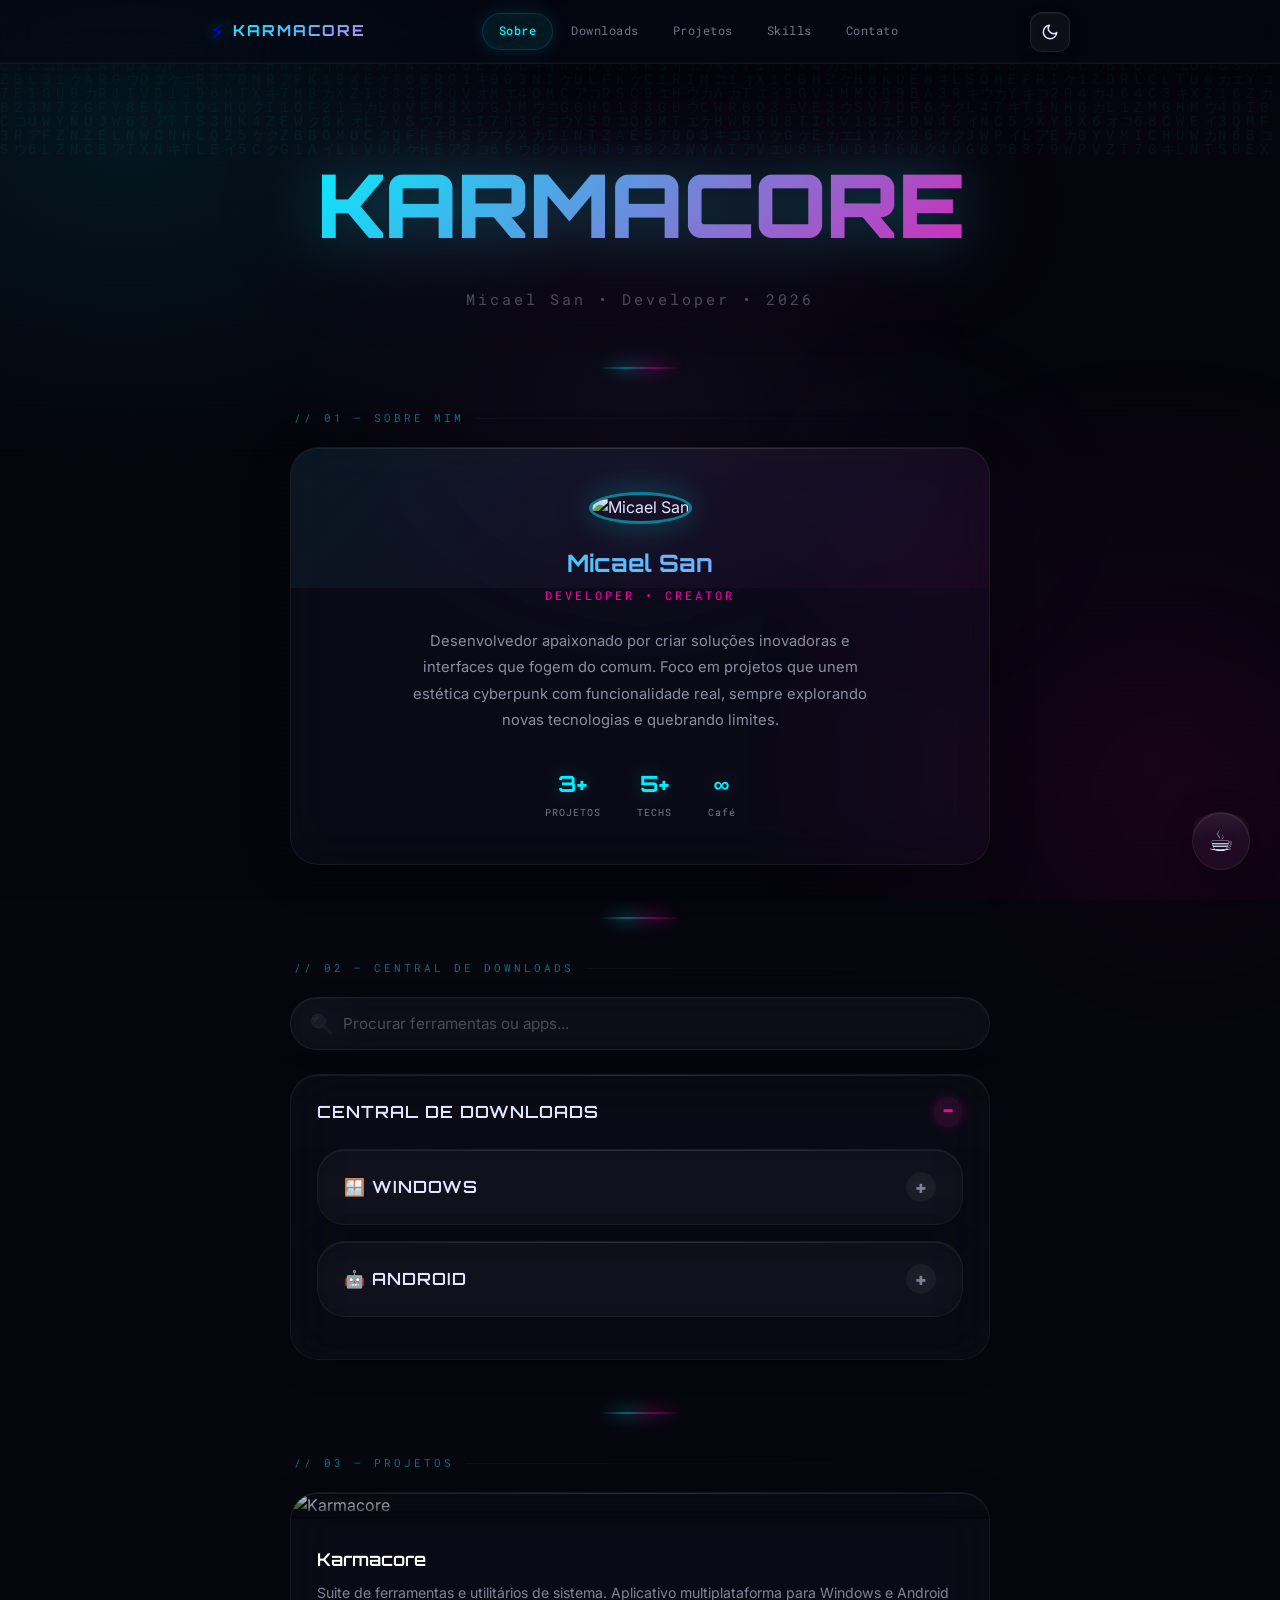
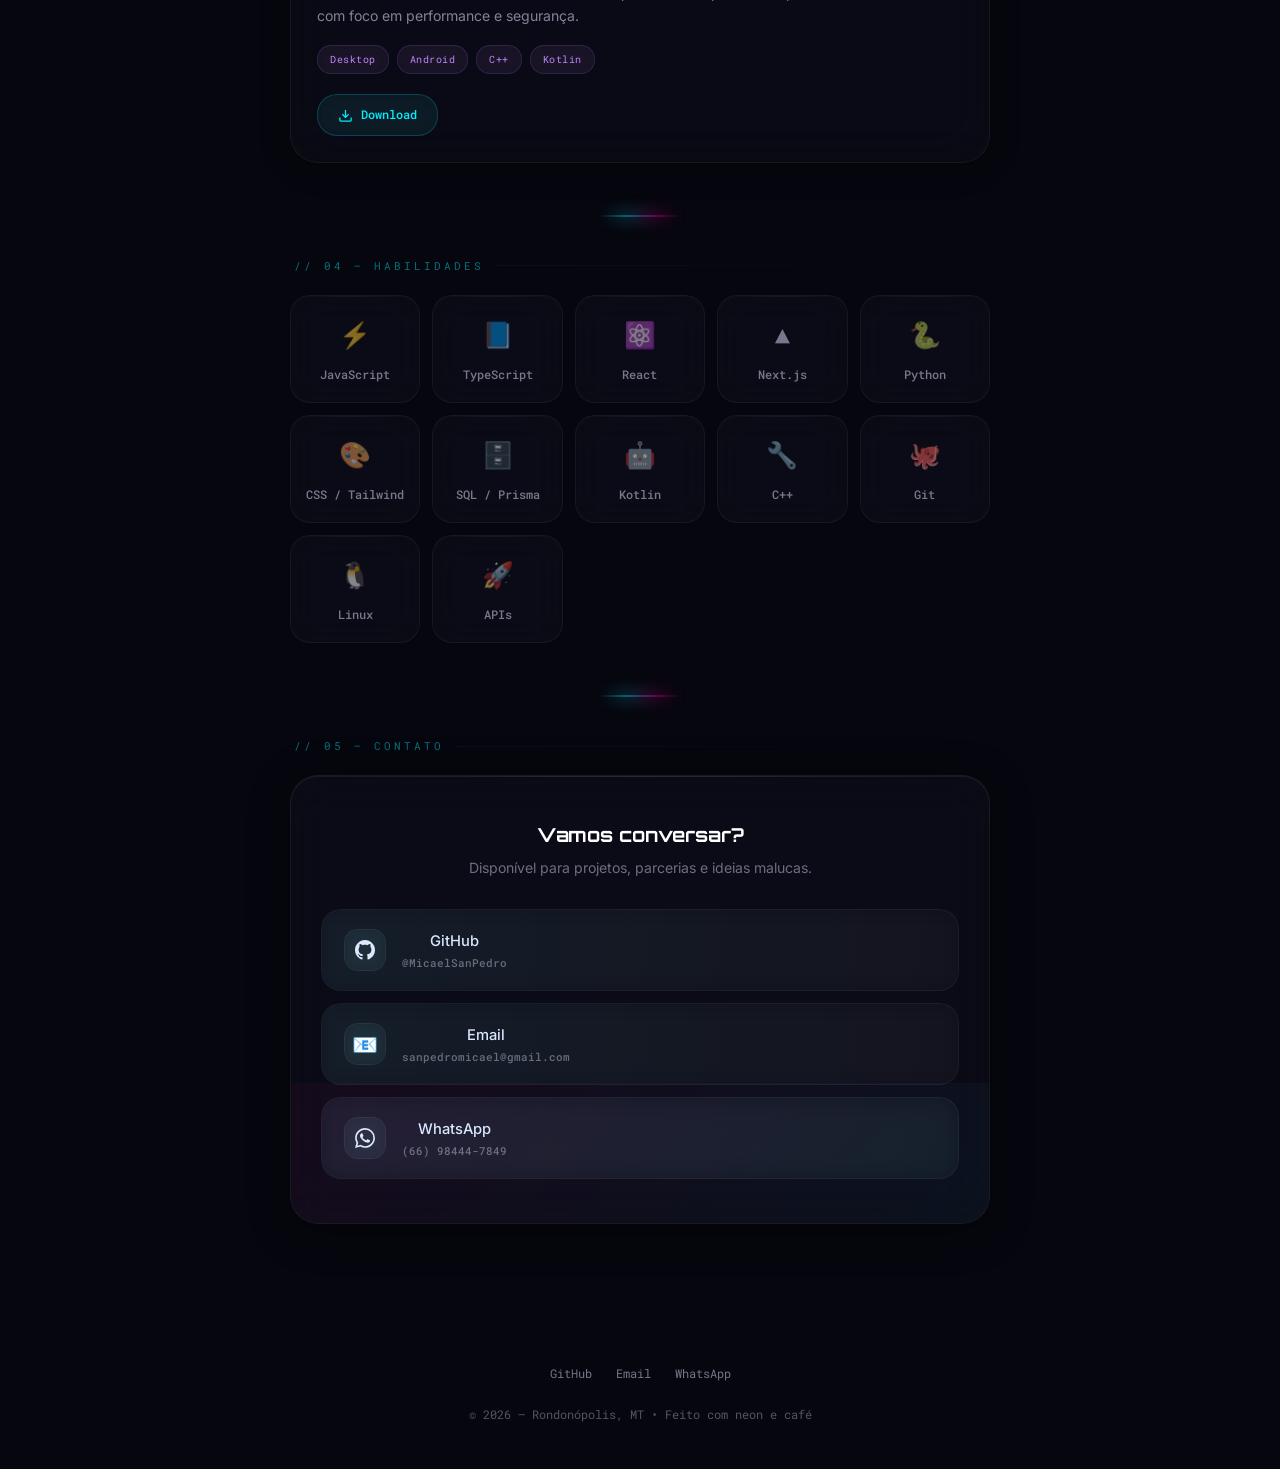
==== commit 5c9edae0: "feat: liquid glass redesign - glassmorphism, floating orbs, tilt effect, smooth reveal" ====
--- a/index.html
+++ b/index.html
@@ -20,6 +20,11 @@
 
     <canvas id="matrix" style="position:fixed;inset:0;z-index:0;opacity:0.06;pointer-events:none;"></canvas>
 
+    <!-- Liquid Glass Orbs -->
+    <div class="liquid-orb"></div>
+    <div class="liquid-orb"></div>
+    <div class="liquid-orb"></div>
+
     <!-- NAVBAR -->
     <nav id="navbar">
         <div class="nav-inner">
--- a/style.css
+++ b/style.css
@@ -1,5 +1,5 @@
 /* ═══════════════════════════════════════════════════
-   KARMACORE | Micael San - Cyberpunk Portfolio
+   KARMACORE | Micael San - Liquid Glass Edition
    ═══════════════════════════════════════════════════ */
 
 :root {
@@ -7,33 +7,40 @@
     --neon-pink: #ff00aa;
     --neon-purple: #c084fc;
     --neon-green: #00ff88;
-    --bg: #05050f;
-    --bg-solid: #05050f;
-    --card: rgba(12, 12, 30, 0.85);
-    --card-solid: #0c0c1e;
-    --border: rgba(0, 240, 255, 0.15);
-    --border-hover: rgba(0, 240, 255, 0.4);
-    --glow-cyan: 0 0 20px rgba(0, 240, 255, 0.5);
+    --bg: #06060e;
+    --bg-solid: #06060e;
+    --glass: rgba(255, 255, 255, 0.04);
+    --glass-border: rgba(255, 255, 255, 0.08);
+    --glass-highlight: rgba(255, 255, 255, 0.12);
+    --glass-hover: rgba(255, 255, 255, 0.07);
+    --glass-blur: 24px;
+    --glass-blur-heavy: 40px;
+    --card: rgba(255, 255, 255, 0.03);
+    --card-solid: #0a0a18;
+    --border: rgba(255, 255, 255, 0.06);
+    --border-hover: rgba(255, 255, 255, 0.15);
+    --glow-cyan: 0 0 30px rgba(0, 240, 255, 0.4);
+    --glow-pink: 0 0 30px rgba(255, 0, 170, 0.3);
     --text: #e0e7ff;
-    --text-dim: rgba(224, 231, 255, 0.55);
+    --text-dim: rgba(224, 231, 255, 0.5);
     --text-bright: #ffffff;
-    --hover-overlay: rgba(255, 255, 255, 0.04);
-    --hover-overlay-strong: rgba(255, 255, 255, 0.06);
-    --radius-sm: 10px;
-    --radius-md: 16px;
-    --radius-lg: 24px;
+    --hover-overlay: rgba(255, 255, 255, 0.03);
+    --radius-sm: 14px;
+    --radius-md: 20px;
+    --radius-lg: 28px;
     --radius-xl: 9999px;
-    --shadow-card: 0 8px 32px rgba(0, 0, 0, 0.4);
-    --shadow-card-hover: 0 16px 48px rgba(0, 0, 0, 0.6);
-    --modal-bg: rgba(3, 3, 12, 0.92);
-    --navbar-bg: rgba(5, 5, 15, 0.85);
-    --mobile-bg: rgba(5, 5, 15, 0.97);
-    --pix-bg: rgba(0, 0, 0, 0.5);
-    --icon-bg: rgba(255, 255, 255, 0.05);
-    --icon-bg-strong: rgba(255, 255, 255, 0.08);
-    --folder-hover: rgba(0, 240, 255, 0.25);
+    --shadow-card: 0 8px 40px rgba(0, 0, 0, 0.4), inset 0 1px 0 rgba(255,255,255,0.05);
+    --shadow-card-hover: 0 20px 60px rgba(0, 0, 0, 0.5), inset 0 1px 0 rgba(255,255,255,0.08);
+    --shadow-glass: 0 4px 30px rgba(0, 0, 0, 0.3), inset 0 1px 0 rgba(255,255,255,0.06);
+    --modal-bg: rgba(3, 3, 12, 0.7);
+    --navbar-bg: rgba(6, 6, 14, 0.6);
+    --mobile-bg: rgba(6, 6, 14, 0.85);
+    --pix-bg: rgba(0, 0, 0, 0.4);
+    --icon-bg: rgba(255, 255, 255, 0.04);
+    --icon-bg-strong: rgba(255, 255, 255, 0.07);
     --input-color: #ffffff;
-    --input-placeholder: rgba(255, 255, 255, 0.3);
+    --input-placeholder: rgba(255, 255, 255, 0.25);
+    --liquid-speed: 8s;
 }
 
 * { margin: 0; padding: 0; box-sizing: border-box; }
@@ -50,35 +57,87 @@
     font-family: 'Inter', system-ui, sans-serif;
     overflow-x: hidden;
     line-height: 1.6;
-    transition: background 0.4s ease, color 0.4s ease;
-}
-
-/* ── Ambient background ── */
+    transition: background 0.6s ease, color 0.6s ease;
+}
+
+/* ── Liquid Glass Background ── */
 body::before,
 body::after {
     content: "";
     position: fixed;
-    inset: 0;
     pointer-events: none;
     z-index: 0;
 }
+
 body::before {
+    inset: 0;
     background:
-        radial-gradient(ellipse 600px 400px at 15% 20%, rgba(0, 240, 255, 0.06), transparent),
-        radial-gradient(ellipse 500px 500px at 85% 80%, rgba(255, 0, 170, 0.05), transparent),
-        radial-gradient(ellipse 400px 300px at 50% 50%, rgba(192, 132, 252, 0.04), transparent);
-}
+        radial-gradient(ellipse 700px 500px at 10% 15%, rgba(0, 240, 255, 0.08), transparent 70%),
+        radial-gradient(ellipse 600px 600px at 90% 85%, rgba(255, 0, 170, 0.06), transparent 70%),
+        radial-gradient(ellipse 500px 400px at 50% 45%, rgba(192, 132, 252, 0.05), transparent 70%);
+}
+
 body::after {
+    inset: 0;
     background:
-        linear-gradient(rgba(0,240,255,0.02) 1px, transparent 1px),
-        repeating-linear-gradient(0deg, transparent, transparent 4px, rgba(0,0,0,0.08) 4px, rgba(0,0,0,0.08) 5px);
+        linear-gradient(rgba(0,240,255,0.015) 1px, transparent 1px),
+        repeating-linear-gradient(0deg, transparent, transparent 4px, rgba(0,0,0,0.06) 4px, rgba(0,0,0,0.06) 5px);
     background-size: 100% 5px, 100% 100%;
+    opacity: 0.4;
+    animation: scanline 10s linear infinite;
+}
+
+/* Floating liquid orbs */
+.liquid-orb {
+    position: fixed;
+    border-radius: 50%;
+    pointer-events: none;
+    z-index: 0;
+    filter: blur(80px);
     opacity: 0.5;
-    animation: scanline 10s linear infinite;
-}
+    animation: float-orb var(--liquid-speed) ease-in-out infinite;
+}
+.liquid-orb:nth-child(1) {
+    width: 400px; height: 400px;
+    background: radial-gradient(circle, rgba(0, 240, 255, 0.15), transparent 70%);
+    top: -100px; left: -100px;
+    animation-duration: 12s;
+}
+.liquid-orb:nth-child(2) {
+    width: 350px; height: 350px;
+    background: radial-gradient(circle, rgba(255, 0, 170, 0.12), transparent 70%);
+    bottom: -80px; right: -80px;
+    animation-duration: 15s;
+    animation-delay: -3s;
+}
+.liquid-orb:nth-child(3) {
+    width: 300px; height: 300px;
+    background: radial-gradient(circle, rgba(192, 132, 252, 0.1), transparent 70%);
+    top: 40%; left: 60%;
+    animation-duration: 18s;
+    animation-delay: -7s;
+}
+
+@keyframes float-orb {
+    0%, 100% { transform: translate(0, 0) scale(1); }
+    25% { transform: translate(60px, -40px) scale(1.1); }
+    50% { transform: translate(-30px, 50px) scale(0.95); }
+    75% { transform: translate(40px, 20px) scale(1.05); }
+}
+
 @keyframes scanline {
     0% { background-position: 0 0; }
     100% { background-position: 0 100px; }
+}
+
+/* ═══════════════ GLASS MIXIN HELPER ═══════════════ */
+/* Applied to glass elements */
+.glass {
+    background: var(--glass);
+    backdrop-filter: blur(var(--glass-blur)) saturate(150%);
+    -webkit-backdrop-filter: blur(var(--glass-blur)) saturate(150%);
+    border: 1px solid var(--glass-border);
+    box-shadow: var(--shadow-glass), inset 0 1px 0 rgba(255,255,255,0.06);
 }
 
 /* ═══════════════ NAVBAR ═══════════════ */
@@ -87,13 +146,14 @@
     top: 0;
     left: 0;
     right: 0;
-    height: 60px;
+    height: 64px;
     z-index: 5000;
     background: var(--navbar-bg);
-    backdrop-filter: blur(16px);
-    -webkit-backdrop-filter: blur(16px);
-    border-bottom: 1px solid rgba(0, 240, 255, 0.1);
-    transition: background 0.4s ease, border-color 0.4s ease;
+    backdrop-filter: blur(20px) saturate(180%);
+    -webkit-backdrop-filter: blur(20px) saturate(180%);
+    border-bottom: 1px solid rgba(255, 255, 255, 0.06);
+    box-shadow: 0 4px 30px rgba(0, 0, 0, 0.3), inset 0 -1px 0 rgba(255,255,255,0.03);
+    transition: all 0.5s ease;
 }
 .nav-inner {
     max-width: 900px;
@@ -115,7 +175,7 @@
 }
 .nav-logo-icon {
     font-size: 1.3rem;
-    filter: drop-shadow(0 0 6px rgba(0, 240, 255, 0.5));
+    filter: drop-shadow(0 0 8px rgba(0, 240, 255, 0.6));
 }
 .nav-logo-text {
     font-family: 'Orbitron', sans-serif;
@@ -135,78 +195,92 @@
     gap: 2px;
 }
 .nav-link {
-    padding: 7px 14px;
+    padding: 8px 16px;
     border-radius: var(--radius-xl);
     text-decoration: none;
     color: var(--text-dim);
     font-family: 'Roboto Mono', monospace;
     font-size: 0.72rem;
     letter-spacing: 0.5px;
-    transition: all 0.25s ease;
+    transition: all 0.4s cubic-bezier(0.4, 0, 0.2, 1);
+    position: relative;
 }
 .nav-link:hover {
     color: var(--text-bright);
-    background: var(--hover-overlay);
+    background: var(--glass-hover);
+    backdrop-filter: blur(10px);
+    -webkit-backdrop-filter: blur(10px);
 }
 .nav-link.active {
     color: var(--neon-cyan);
-    background: rgba(0, 240, 255, 0.1);
+    background: rgba(0, 240, 255, 0.08);
+    backdrop-filter: blur(10px);
+    -webkit-backdrop-filter: blur(10px);
     font-weight: 500;
-    box-shadow: 0 0 10px rgba(0, 240, 255, 0.2);
+    box-shadow: 0 0 20px rgba(0, 240, 255, 0.15), inset 0 0 12px rgba(0, 240, 255, 0.05);
+    border: 1px solid rgba(0, 240, 255, 0.15);
 }
 
 /* Right side wrapper */
 .nav-right {
     display: flex;
     align-items: center;
-    gap: 8px;
-}
-
-/* Theme toggle */
+    gap: 10px;
+}
+
+/* Theme toggle - glass button */
 .theme-toggle {
-    width: 38px;
-    height: 38px;
+    width: 40px;
+    height: 40px;
     display: flex;
     align-items: center;
     justify-content: center;
-    background: rgba(255, 255, 255, 0.06);
-    border: 1px solid rgba(255, 255, 255, 0.12);
-    border-radius: 10px;
+    background: rgba(255, 255, 255, 0.04);
+    backdrop-filter: blur(12px);
+    -webkit-backdrop-filter: blur(12px);
+    border: 1px solid rgba(255, 255, 255, 0.08);
+    border-radius: 12px;
     cursor: pointer;
     color: var(--text);
-    transition: all 0.3s ease;
+    transition: all 0.4s cubic-bezier(0.4, 0, 0.2, 1);
     flex-shrink: 0;
     position: relative;
     z-index: 1;
     font-size: 0;
+    box-shadow: inset 0 1px 0 rgba(255,255,255,0.06), 0 4px 16px rgba(0,0,0,0.2);
 }
 .theme-toggle:hover {
     color: var(--neon-cyan);
-    background: rgba(0, 240, 255, 0.12);
-    border-color: rgba(0, 240, 255, 0.3);
-    box-shadow: 0 0 14px rgba(0, 240, 255, 0.25);
+    background: rgba(0, 240, 255, 0.1);
+    border-color: rgba(0, 240, 255, 0.2);
+    box-shadow: 0 0 20px rgba(0, 240, 255, 0.2), inset 0 1px 0 rgba(255,255,255,0.08);
+    transform: scale(1.05);
 }
 .theme-toggle:active {
-    transform: scale(0.92);
+    transform: scale(0.95);
 }
 .theme-toggle svg {
-    transition: all 0.3s ease;
+    transition: all 0.4s cubic-bezier(0.4, 0, 0.2, 1);
     pointer-events: none;
 }
 
-/* Burger (hidden on desktop) */
+/* Burger */
 .nav-burger {
     display: none;
     flex-direction: column;
     justify-content: center;
     gap: 5px;
-    width: 36px;
-    height: 36px;
+    width: 38px;
+    height: 38px;
     padding: 8px 6px;
-    background: var(--hover-overlay);
-    border: 1px solid rgba(255, 255, 255, 0.08);
-    border-radius: 8px;
+    background: rgba(255, 255, 255, 0.04);
+    backdrop-filter: blur(12px);
+    -webkit-backdrop-filter: blur(12px);
+    border: 1px solid rgba(255, 255, 255, 0.06);
+    border-radius: 12px;
     cursor: pointer;
+    box-shadow: inset 0 1px 0 rgba(255,255,255,0.06);
+    transition: all 0.4s ease;
 }
 .nav-burger span {
     display: block;
@@ -214,7 +288,7 @@
     height: 2px;
     background: var(--text-dim);
     border-radius: 2px;
-    transition: all 0.3s ease;
+    transition: all 0.4s cubic-bezier(0.4, 0, 0.2, 1);
 }
 .nav-burger.open span:nth-child(1) {
     transform: translateY(7px) rotate(45deg);
@@ -232,34 +306,39 @@
 .mobile-menu {
     display: none;
     position: fixed;
-    top: 60px;
+    top: 64px;
     left: 0;
     right: 0;
     z-index: 4999;
     background: var(--mobile-bg);
-    backdrop-filter: blur(16px);
-    border-bottom: 1px solid rgba(0, 240, 255, 0.1);
+    backdrop-filter: blur(30px) saturate(180%);
+    -webkit-backdrop-filter: blur(30px) saturate(180%);
+    border-bottom: 1px solid rgba(255, 255, 255, 0.06);
     padding: 8px 16px 16px;
     flex-direction: column;
     gap: 2px;
-    transition: background 0.4s ease;
+    transition: all 0.5s ease;
+    box-shadow: 0 20px 40px rgba(0,0,0,0.3);
 }
 .mobile-menu.open {
     display: flex;
 }
 .mm-link {
-    padding: 14px 16px;
-    border-radius: 12px;
+    padding: 14px 18px;
+    border-radius: 14px;
     text-decoration: none;
     color: var(--text-dim);
     font-family: 'Inter', system-ui, sans-serif;
     font-size: 0.95rem;
     font-weight: 500;
-    transition: all 0.2s ease;
+    transition: all 0.3s cubic-bezier(0.4, 0, 0.2, 1);
+    background: transparent;
 }
 .mm-link:hover {
     color: var(--text-bright);
     background: rgba(0, 240, 255, 0.06);
+    backdrop-filter: blur(8px);
+    -webkit-backdrop-filter: blur(8px);
 }
 
 /* ── Container ── */
@@ -267,7 +346,7 @@
     max-width: 740px;
     width: 100%;
     margin: 0 auto;
-    padding: 80px 20px 24px;
+    padding: 84px 20px 24px;
     position: relative;
     z-index: 10;
 }
@@ -275,7 +354,7 @@
 /* ═══════════════ HERO ═══════════════ */
 .hero {
     text-align: center;
-    padding: 40px 0 12px;
+    padding: 50px 0 16px;
 }
 .title {
     font-family: 'Orbitron', sans-serif;
@@ -291,7 +370,7 @@
     cursor: pointer;
     position: relative;
     display: inline-block;
-    filter: drop-shadow(0 0 20px rgba(0, 240, 255, 0.35)) drop-shadow(0 0 40px rgba(255, 0, 170, 0.2));
+    filter: drop-shadow(0 0 30px rgba(0, 240, 255, 0.3)) drop-shadow(0 0 60px rgba(255, 0, 170, 0.15));
 }
 @keyframes glitch {
     0%, 100% { transform: translate(0); }
@@ -345,41 +424,50 @@
     font-family: 'Roboto Mono', monospace;
     font-size: 0.95rem;
     letter-spacing: 3px;
-    opacity: 0.7;
-    margin-top: 10px;
+    opacity: 0.6;
+    margin-top: 12px;
     color: var(--text-dim);
 }
 
-/* ── Divider ── */
+/* ── Divider - liquid line ── */
 .divider {
-    width: 60px;
+    width: 80px;
     height: 2px;
-    background: linear-gradient(90deg, var(--neon-cyan), var(--neon-pink));
+    background: linear-gradient(90deg, transparent, var(--neon-cyan), var(--neon-pink), transparent);
     border-radius: 2px;
-    margin: 32px auto;
-    opacity: 0.5;
+    margin: 40px auto;
+    opacity: 0.4;
+    position: relative;
+}
+.divider::after {
+    content: "";
+    position: absolute;
+    inset: -2px 0;
+    background: linear-gradient(90deg, transparent, var(--neon-cyan), var(--neon-pink), transparent);
+    filter: blur(8px);
+    border-radius: 4px;
 }
 
 /* ═══════════════ SECTIONS ═══════════════ */
-.section { margin-bottom: 48px; }
+.section { margin-bottom: 52px; }
 .section-label {
     font-family: 'Roboto Mono', monospace;
     font-size: 0.7rem;
     letter-spacing: 3px;
     text-transform: uppercase;
     color: var(--neon-cyan);
-    opacity: 0.5;
-    margin-bottom: 18px;
+    opacity: 0.45;
+    margin-bottom: 20px;
     padding-left: 4px;
     display: flex;
     align-items: center;
-    gap: 10px;
+    gap: 12px;
 }
 .section-label::after {
     content: "";
     flex: 1;
     height: 1px;
-    background: linear-gradient(90deg, var(--border), transparent);
+    background: linear-gradient(90deg, var(--glass-border), transparent);
 }
 
 /* ═══════════════ SEARCH ═══════════════ */
@@ -390,20 +478,23 @@
 #search {
     width: 100%;
     padding: 16px 24px 16px 52px;
-    background: var(--card);
-    border: 1px solid var(--border);
+    background: rgba(255, 255, 255, 0.03);
+    backdrop-filter: blur(20px) saturate(150%);
+    -webkit-backdrop-filter: blur(20px) saturate(150%);
+    border: 1px solid rgba(255, 255, 255, 0.06);
     border-radius: var(--radius-xl);
     font-size: 0.95rem;
     font-family: 'Inter', system-ui, sans-serif;
     color: var(--input-color);
-    backdrop-filter: blur(16px);
-    transition: all 0.3s ease;
+    transition: all 0.5s cubic-bezier(0.4, 0, 0.2, 1);
+    box-shadow: inset 0 1px 0 rgba(255,255,255,0.04), 0 4px 20px rgba(0,0,0,0.2);
 }
 #search::placeholder { color: var(--input-placeholder); }
 #search:focus {
     outline: none;
-    border-color: var(--border-hover);
-    box-shadow: var(--glow-cyan);
+    border-color: rgba(0, 240, 255, 0.2);
+    box-shadow: 0 0 30px rgba(0, 240, 255, 0.15), inset 0 1px 0 rgba(255,255,255,0.06);
+    background: rgba(255, 255, 255, 0.05);
 }
 .search-icon {
     position: absolute;
@@ -412,19 +503,20 @@
     transform: translateY(-50%);
     font-size: 1.2rem;
     color: var(--neon-cyan);
-    opacity: 0.5;
+    opacity: 0.4;
 }
 
 /* ═══════════════ ABOUT ═══════════════ */
 .about-card {
-    background: var(--card);
-    border: 1px solid var(--border);
+    background: rgba(255, 255, 255, 0.025);
+    backdrop-filter: blur(var(--glass-blur)) saturate(160%);
+    -webkit-backdrop-filter: blur(var(--glass-blur)) saturate(160%);
+    border: 1px solid rgba(255, 255, 255, 0.06);
     border-radius: var(--radius-lg);
-    padding: 40px 32px;
-    backdrop-filter: blur(20px);
+    padding: 44px 36px;
     box-shadow: var(--shadow-card);
     text-align: center;
-    transition: all 0.4s ease;
+    transition: all 0.5s cubic-bezier(0.4, 0, 0.2, 1);
     position: relative;
     overflow: hidden;
 }
@@ -432,28 +524,38 @@
     content: "";
     position: absolute;
     top: 0; left: 0; right: 0;
-    height: 120px;
-    background: linear-gradient(135deg, rgba(0, 240, 255, 0.08), rgba(192, 132, 252, 0.06));
+    height: 140px;
+    background: linear-gradient(135deg, rgba(0, 240, 255, 0.06), rgba(192, 132, 252, 0.04), rgba(255, 0, 170, 0.03));
     pointer-events: none;
+    border-radius: var(--radius-lg) var(--radius-lg) 0 0;
+}
+.about-card::after {
+    content: "";
+    position: absolute;
+    top: 0; left: 0; right: 0;
+    height: 1px;
+    background: linear-gradient(90deg, transparent, rgba(255,255,255,0.1), transparent);
+    pointer-events: none;
 }
 .about-card:hover {
-    border-color: rgba(192, 132, 252, 0.3);
-    transform: translateY(-4px);
-    box-shadow: var(--shadow-card-hover), 0 0 30px rgba(192, 132, 252, 0.1);
+    border-color: rgba(255, 255, 255, 0.12);
+    transform: translateY(-6px);
+    box-shadow: var(--shadow-card-hover), 0 0 40px rgba(0, 240, 255, 0.08);
 }
 .about-avatar {
-    width: 96px; height: 96px;
+    width: 100px; height: 100px;
     border-radius: 50%;
-    border: 3px solid var(--neon-cyan);
-    box-shadow: 0 0 20px rgba(0, 240, 255, 0.3);
+    border: 3px solid rgba(0, 240, 255, 0.5);
+    box-shadow: 0 0 30px rgba(0, 240, 255, 0.2), 0 0 60px rgba(0, 240, 255, 0.1);
     margin: 0 auto 20px;
     object-fit: cover;
     position: relative; z-index: 1;
-    transition: all 0.4s ease;
+    transition: all 0.5s cubic-bezier(0.4, 0, 0.2, 1);
 }
 .about-card:hover .about-avatar {
-    box-shadow: 0 0 30px rgba(0, 240, 255, 0.5);
-    transform: scale(1.05);
+    box-shadow: 0 0 40px rgba(0, 240, 255, 0.35), 0 0 80px rgba(0, 240, 255, 0.15);
+    transform: scale(1.08);
+    border-color: rgba(0, 240, 255, 0.7);
 }
 .about-name {
     font-family: 'Orbitron', sans-serif;
@@ -469,13 +571,13 @@
     font-size: 0.78rem;
     color: var(--neon-pink);
     letter-spacing: 3px;
-    margin-bottom: 20px;
+    margin-bottom: 22px;
     position: relative; z-index: 1;
 }
 .about-bio {
     font-size: 0.92rem;
     line-height: 1.8;
-    opacity: 0.7;
+    opacity: 0.6;
     max-width: 480px;
     margin: 0 auto;
     position: relative; z-index: 1;
@@ -483,8 +585,8 @@
 .about-stats {
     display: flex;
     justify-content: center;
-    gap: 32px;
-    margin-top: 28px;
+    gap: 36px;
+    margin-top: 32px;
     position: relative; z-index: 1;
 }
 .about-stat { text-align: center; }
@@ -493,6 +595,7 @@
     font-size: 1.4rem;
     font-weight: 700;
     color: var(--neon-cyan);
+    text-shadow: 0 0 20px rgba(0, 240, 255, 0.3);
 }
 .about-stat-label {
     font-family: 'Roboto Mono', monospace;
@@ -504,20 +607,30 @@
 
 /* ═══════════════ FOLDER / ACCORDION ═══════════════ */
 .folder {
-    background: var(--card);
-    border: 1px solid var(--border);
+    background: rgba(255, 255, 255, 0.02);
+    backdrop-filter: blur(var(--glass-blur)) saturate(150%);
+    -webkit-backdrop-filter: blur(var(--glass-blur)) saturate(150%);
+    border: 1px solid rgba(255, 255, 255, 0.05);
     border-radius: var(--radius-lg);
     margin-bottom: 16px;
     overflow: hidden;
-    backdrop-filter: blur(16px);
-    box-shadow: var(--shadow-card);
-    transition: all 0.4s ease;
+    box-shadow: var(--shadow-glass);
+    transition: all 0.5s cubic-bezier(0.4, 0, 0.2, 1);
+    position: relative;
+}
+.folder::after {
+    content: "";
+    position: absolute;
+    top: 0; left: 0; right: 0;
+    height: 1px;
+    background: linear-gradient(90deg, transparent, rgba(255,255,255,0.08), transparent);
+    pointer-events: none;
 }
 .folder:hover {
-    border-color: var(--folder-hover);
+    border-color: rgba(255, 255, 255, 0.1);
 }
 .folder-header {
-    padding: 20px 24px;
+    padding: 22px 26px;
     cursor: pointer;
     display: flex;
     align-items: center;
@@ -527,58 +640,77 @@
     font-weight: 600;
     letter-spacing: 1px;
     user-select: none;
-}
-.folder-header:hover { background: var(--hover-overlay); }
+    transition: all 0.4s ease;
+}
+.folder-header:hover { background: rgba(255, 255, 255, 0.02); }
 .folder-header .toggle-icon {
     font-size: 1.4rem;
-    transition: transform 0.4s ease;
+    transition: all 0.5s cubic-bezier(0.4, 0, 0.2, 1);
     color: var(--text-dim);
-    width: 28px; height: 28px;
+    width: 30px; height: 30px;
     display: flex; align-items: center; justify-content: center;
     border-radius: 50%;
-    background: var(--icon-bg);
+    background: rgba(255, 255, 255, 0.04);
+    backdrop-filter: blur(8px);
+    -webkit-backdrop-filter: blur(8px);
 }
 .folder-header.active .toggle-icon {
     transform: rotate(180deg);
     color: var(--neon-pink);
-    background: rgba(255, 0, 170, 0.15);
+    background: rgba(255, 0, 170, 0.1);
+    box-shadow: 0 0 12px rgba(255, 0, 170, 0.15);
 }
 .content {
     max-height: 0;
     overflow: hidden;
-    transition: max-height 0.6s ease, padding 0.4s ease;
-    padding: 0 24px;
+    transition: max-height 0.6s cubic-bezier(0.4, 0, 0.2, 1), padding 0.5s ease;
+    padding: 0 26px;
 }
 .content.open {
     max-height: 1200px;
-    padding-bottom: 24px;
-}
-
-/* Download button */
+    padding-bottom: 26px;
+}
+
+/* Download button - liquid glass */
 .download-btn {
     display: flex;
     align-items: center;
     gap: 14px;
     width: 100%;
-    padding: 16px 20px;
+    padding: 18px 22px;
     margin: 8px 0;
-    background: rgba(0, 240, 255, 0.05);
-    border: 1px solid rgba(0, 240, 255, 0.2);
+    background: rgba(0, 240, 255, 0.03);
+    backdrop-filter: blur(12px);
+    -webkit-backdrop-filter: blur(12px);
+    border: 1px solid rgba(0, 240, 255, 0.1);
     border-radius: var(--radius-md);
     color: var(--text-bright);
     text-decoration: none;
     font-weight: 500;
     font-size: 0.95rem;
-    transition: all 0.3s ease;
+    transition: all 0.4s cubic-bezier(0.4, 0, 0.2, 1);
+    position: relative;
+    overflow: hidden;
+}
+.download-btn::before {
+    content: "";
+    position: absolute;
+    top: 0; left: -100%; right: 0;
+    height: 100%;
+    background: linear-gradient(90deg, transparent, rgba(0, 240, 255, 0.06), transparent);
+    transition: left 0.6s ease;
+}
+.download-btn:hover::before {
+    left: 100%;
 }
 .download-btn:hover {
-    background: rgba(0, 240, 255, 0.12);
-    border-color: var(--border-hover);
+    background: rgba(0, 240, 255, 0.08);
+    border-color: rgba(0, 240, 255, 0.2);
     transform: translateX(6px);
-    box-shadow: 0 0 20px rgba(0, 240, 255, 0.3);
+    box-shadow: 0 0 30px rgba(0, 240, 255, 0.2);
 }
 .download-btn .dl-icon { font-size: 1.5rem; flex-shrink: 0; }
-.download-btn .dl-info { font-size: 0.75rem; opacity: 0.5; margin-top: 2px; }
+.download-btn .dl-info { font-size: 0.75rem; opacity: 0.45; margin-top: 2px; }
 
 #no-results {
     display: none;
@@ -596,36 +728,47 @@
     gap: 20px;
 }
 .project-card {
-    background: var(--card);
-    border: 1px solid var(--border);
+    background: rgba(255, 255, 255, 0.02);
+    backdrop-filter: blur(var(--glass-blur)) saturate(150%);
+    -webkit-backdrop-filter: blur(var(--glass-blur)) saturate(150%);
+    border: 1px solid rgba(255, 255, 255, 0.05);
     border-radius: var(--radius-lg);
     overflow: hidden;
-    backdrop-filter: blur(16px);
-    box-shadow: var(--shadow-card);
-    transition: all 0.4s ease;
+    box-shadow: var(--shadow-glass);
+    transition: all 0.5s cubic-bezier(0.4, 0, 0.2, 1);
+    position: relative;
+}
+.project-card::after {
+    content: "";
+    position: absolute;
+    top: 0; left: 0; right: 0;
+    height: 1px;
+    background: linear-gradient(90deg, transparent, rgba(255,255,255,0.08), transparent);
+    pointer-events: none;
+    z-index: 2;
 }
 .project-card:hover {
-    transform: translateY(-6px);
-    border-color: rgba(255, 0, 170, 0.3);
-    box-shadow: 0 20px 60px rgba(0, 0, 0, 0.5), 0 0 30px rgba(255, 0, 170, 0.1);
+    transform: translateY(-8px);
+    border-color: rgba(255, 255, 255, 0.12);
+    box-shadow: 0 24px 60px rgba(0, 0, 0, 0.4), 0 0 40px rgba(255, 0, 170, 0.08);
 }
 .project-img-wrapper { position: relative; overflow: hidden; }
 .project-img {
     width: 100%; height: 180px;
     object-fit: cover;
-    filter: brightness(0.8) saturate(0.9);
-    transition: all 0.5s ease;
+    filter: brightness(0.75) saturate(0.85);
+    transition: all 0.6s cubic-bezier(0.4, 0, 0.2, 1);
 }
 .project-card:hover .project-img {
-    filter: brightness(1) saturate(1);
-    transform: scale(1.05);
+    filter: brightness(0.95) saturate(1.1);
+    transform: scale(1.06);
 }
 .project-img-overlay {
     position: absolute; inset: 0;
-    background: linear-gradient(to top, var(--bg-solid) 0%, transparent 50%);
+    background: linear-gradient(to top, var(--bg-solid) 0%, rgba(6,6,14,0.3) 40%, transparent 70%);
     pointer-events: none;
 }
-.project-body { padding: 24px; }
+.project-body { padding: 26px; }
 .project-title {
     font-family: 'Orbitron', sans-serif;
     font-size: 1.1rem;
@@ -635,25 +778,32 @@
 }
 .project-desc {
     font-size: 0.88rem;
-    opacity: 0.6;
+    opacity: 0.55;
     line-height: 1.65;
-    margin-bottom: 16px;
+    margin-bottom: 18px;
 }
 .project-tags {
     display: flex;
-    gap: 6px;
+    gap: 8px;
     flex-wrap: wrap;
-    margin-bottom: 18px;
+    margin-bottom: 20px;
 }
 .project-tag {
     font-family: 'Roboto Mono', monospace;
     font-size: 0.65rem;
-    padding: 4px 10px;
-    background: rgba(192, 132, 252, 0.1);
-    border: 1px solid rgba(192, 132, 252, 0.25);
+    padding: 5px 12px;
+    background: rgba(192, 132, 252, 0.06);
+    backdrop-filter: blur(8px);
+    -webkit-backdrop-filter: blur(8px);
+    border: 1px solid rgba(192, 132, 252, 0.15);
     border-radius: var(--radius-sm);
     color: var(--neon-purple);
     letter-spacing: 0.5px;
+    transition: all 0.3s ease;
+}
+.project-tag:hover {
+    background: rgba(192, 132, 252, 0.12);
+    border-color: rgba(192, 132, 252, 0.3);
 }
 .project-links {
     display: flex;
@@ -663,82 +813,108 @@
 .project-link {
     display: inline-flex;
     align-items: center;
-    gap: 6px;
-    padding: 9px 18px;
+    gap: 8px;
+    padding: 10px 20px;
     border-radius: var(--radius-md);
     text-decoration: none;
     font-family: 'Roboto Mono', monospace;
     font-size: 0.78rem;
     font-weight: 500;
-    transition: all 0.3s ease;
+    transition: all 0.4s cubic-bezier(0.4, 0, 0.2, 1);
 }
 .project-link--primary {
-    background: rgba(0, 240, 255, 0.1);
-    border: 1px solid rgba(0, 240, 255, 0.35);
+    background: rgba(0, 240, 255, 0.06);
+    backdrop-filter: blur(12px);
+    -webkit-backdrop-filter: blur(12px);
+    border: 1px solid rgba(0, 240, 255, 0.2);
     color: var(--neon-cyan);
 }
 .project-link--primary:hover {
-    background: rgba(0, 240, 255, 0.2);
-    box-shadow: var(--glow-cyan);
-    transform: translateY(-2px);
+    background: rgba(0, 240, 255, 0.15);
+    box-shadow: 0 0 30px rgba(0, 240, 255, 0.2);
+    transform: translateY(-3px);
+    border-color: rgba(0, 240, 255, 0.35);
 }
 .project-link--secondary {
-    background: var(--hover-overlay);
-    border: 1px solid rgba(255, 255, 255, 0.12);
+    background: rgba(255, 255, 255, 0.03);
+    backdrop-filter: blur(12px);
+    -webkit-backdrop-filter: blur(12px);
+    border: 1px solid rgba(255, 255, 255, 0.08);
     color: var(--text-dim);
 }
 .project-link--secondary:hover {
-    border-color: rgba(255, 255, 255, 0.25);
+    border-color: rgba(255, 255, 255, 0.18);
     color: var(--text-bright);
-    transform: translateY(-2px);
+    transform: translateY(-3px);
 }
 
 /* ═══════════════ SKILLS ═══════════════ */
 .skills-grid {
     display: grid;
     grid-template-columns: repeat(auto-fill, minmax(130px, 1fr));
-    gap: 10px;
+    gap: 12px;
 }
 .skill-tag {
-    background: var(--card);
-    border: 1px solid var(--border);
+    background: rgba(255, 255, 255, 0.025);
+    backdrop-filter: blur(16px) saturate(150%);
+    -webkit-backdrop-filter: blur(16px) saturate(150%);
+    border: 1px solid rgba(255, 255, 255, 0.05);
     border-radius: var(--radius-md);
-    padding: 16px 12px;
+    padding: 18px 14px;
     text-align: center;
     font-family: 'Roboto Mono', monospace;
     font-size: 0.75rem;
     font-weight: 500;
     color: var(--text-dim);
-    transition: all 0.3s ease;
-    backdrop-filter: blur(8px);
+    transition: all 0.4s cubic-bezier(0.4, 0, 0.2, 1);
+    position: relative;
+    overflow: hidden;
+}
+.skill-tag::before {
+    content: "";
+    position: absolute;
+    top: 0; left: 0; right: 0;
+    height: 1px;
+    background: linear-gradient(90deg, transparent, rgba(255,255,255,0.06), transparent);
+    pointer-events: none;
 }
 .skill-tag:hover {
-    background: rgba(0, 240, 255, 0.08);
-    border-color: var(--border-hover);
+    background: rgba(0, 240, 255, 0.06);
+    border-color: rgba(0, 240, 255, 0.15);
     color: var(--neon-cyan);
-    transform: translateY(-4px);
-    box-shadow: var(--glow-cyan);
-}
-.skill-icon { font-size: 1.5rem; display: block; margin-bottom: 8px; }
+    transform: translateY(-5px);
+    box-shadow: 0 8px 30px rgba(0, 240, 255, 0.15), 0 0 20px rgba(0, 240, 255, 0.1);
+}
+.skill-icon { font-size: 1.6rem; display: block; margin-bottom: 10px; }
 
 /* ═══════════════ CONTACT ═══════════════ */
 .contact-card {
-    background: var(--card);
-    border: 1px solid var(--border);
+    background: rgba(255, 255, 255, 0.025);
+    backdrop-filter: blur(var(--glass-blur)) saturate(160%);
+    -webkit-backdrop-filter: blur(var(--glass-blur)) saturate(160%);
+    border: 1px solid rgba(255, 255, 255, 0.06);
     border-radius: var(--radius-lg);
-    padding: 40px 28px;
-    backdrop-filter: blur(16px);
+    padding: 44px 30px;
     box-shadow: var(--shadow-card);
     text-align: center;
     position: relative;
     overflow: hidden;
+    transition: all 0.5s cubic-bezier(0.4, 0, 0.2, 1);
 }
 .contact-card::before {
     content: "";
     position: absolute;
     bottom: 0; left: 0; right: 0;
-    height: 120px;
-    background: linear-gradient(135deg, rgba(255, 0, 170, 0.06), rgba(0, 240, 255, 0.04));
+    height: 140px;
+    background: linear-gradient(135deg, rgba(255, 0, 170, 0.04), rgba(0, 240, 255, 0.03));
+    pointer-events: none;
+}
+.contact-card::after {
+    content: "";
+    position: absolute;
+    top: 0; left: 0; right: 0;
+    height: 1px;
+    background: linear-gradient(90deg, transparent, rgba(255,255,255,0.08), transparent);
     pointer-events: none;
 }
 .contact-card h3 {
@@ -748,49 +924,67 @@
     color: var(--text-bright);
 }
 .contact-card > p {
-    opacity: 0.5;
+    opacity: 0.45;
     font-size: 0.88rem;
-    margin-bottom: 28px;
+    margin-bottom: 30px;
     position: relative; z-index: 1;
 }
 .contact-links {
     display: flex;
     flex-direction: column;
-    gap: 10px;
+    gap: 12px;
     position: relative; z-index: 1;
 }
 .contact-link {
     display: flex;
     align-items: center;
-    gap: 14px;
-    padding: 16px 20px;
-    background: var(--hover-overlay);
-    border: 1px solid var(--border);
+    gap: 16px;
+    padding: 18px 22px;
+    background: rgba(255, 255, 255, 0.02);
+    backdrop-filter: blur(12px);
+    -webkit-backdrop-filter: blur(12px);
+    border: 1px solid rgba(255, 255, 255, 0.05);
     border-radius: var(--radius-md);
     text-decoration: none;
     color: var(--text);
     font-weight: 500;
-    transition: all 0.3s ease;
+    transition: all 0.4s cubic-bezier(0.4, 0, 0.2, 1);
+    position: relative;
+    overflow: hidden;
+}
+.contact-link::before {
+    content: "";
+    position: absolute;
+    top: 0; left: -100%; right: 0;
+    height: 100%;
+    background: linear-gradient(90deg, transparent, rgba(0, 240, 255, 0.04), transparent);
+    transition: left 0.6s ease;
+}
+.contact-link:hover::before {
+    left: 100%;
 }
 .contact-link:hover {
-    background: rgba(0, 240, 255, 0.06);
-    border-color: var(--border-hover);
+    background: rgba(0, 240, 255, 0.04);
+    border-color: rgba(0, 240, 255, 0.15);
     transform: translateX(6px);
-    box-shadow: 0 0 20px rgba(0, 240, 255, 0.2);
+    box-shadow: 0 0 24px rgba(0, 240, 255, 0.12);
 }
 .contact-icon {
     font-size: 1.3rem;
-    width: 40px; height: 40px;
+    width: 42px; height: 42px;
     display: flex; align-items: center; justify-content: center;
     border-radius: var(--radius-sm);
-    background: var(--icon-bg);
+    background: rgba(255, 255, 255, 0.03);
+    backdrop-filter: blur(8px);
+    -webkit-backdrop-filter: blur(8px);
+    border: 1px solid rgba(255, 255, 255, 0.05);
     flex-shrink: 0;
 }
 .contact-label { font-size: 0.92rem; }
 .contact-sublabel {
     font-family: 'Roboto Mono', monospace;
     font-size: 0.68rem;
-    opacity: 0.45;
+    opacity: 0.4;
     display: block;
     margin-top: 1px;
 }
@@ -798,7 +992,7 @@
     margin-left: auto;
     opacity: 0;
     transform: translateX(-8px);
-    transition: all 0.3s ease;
+    transition: all 0.4s cubic-bezier(0.4, 0, 0.2, 1);
     color: var(--neon-cyan);
 }
 .contact-link:hover .contact-arrow {
@@ -810,27 +1004,29 @@
 #modal {
     position: fixed;
     inset: 0;
-    background: var(--modal-bg);
+    background: rgba(3, 3, 12, 0.6);
     backdrop-filter: blur(24px);
     display: none;
     align-items: center;
     justify-content: center;
     z-index: 10000;
-    transition: background 0.4s ease;
+    transition: background 0.5s ease;
 }
 .modal-content {
     position: relative;
-    background: var(--card-solid);
-    border: 1px solid var(--border-hover);
+    background: rgba(10, 10, 24, 0.8);
+    backdrop-filter: blur(40px) saturate(180%);
+    -webkit-backdrop-filter: blur(40px) saturate(180%);
+    border: 1px solid rgba(255, 255, 255, 0.08);
     border-radius: var(--radius-lg);
-    padding: 40px 32px;
+    padding: 44px 36px;
     max-width: 380px;
     width: 92%;
     text-align: center;
-    box-shadow: 0 0 40px rgba(0, 240, 255, 0.15), 0 0 80px rgba(255, 0, 170, 0.1);
-    transform: scale(0.92) translateY(10px);
+    box-shadow: 0 0 60px rgba(0, 240, 255, 0.1), 0 0 120px rgba(255, 0, 170, 0.06), inset 0 1px 0 rgba(255,255,255,0.06);
+    transform: scale(0.9) translateY(20px);
     opacity: 0;
-    transition: all 0.4s ease;
+    transition: all 0.5s cubic-bezier(0.4, 0, 0.2, 1);
 }
 .modal-content.show {
     transform: scale(1) translateY(0);
@@ -839,19 +1035,21 @@
 .modal-close {
     position: absolute;
     top: 16px; right: 20px;
-    font-size: 24px;
+    font-size: 20px;
     color: var(--text-dim);
     cursor: pointer;
-    transition: all 0.3s;
+    transition: all 0.4s cubic-bezier(0.4, 0, 0.2, 1);
     width: 36px; height: 36px;
     display: flex; align-items: center; justify-content: center;
     border-radius: 50%;
-    background: var(--icon-bg);
+    background: rgba(255, 255, 255, 0.04);
+    border: 1px solid rgba(255, 255, 255, 0.06);
 }
 .modal-close:hover {
     color: var(--neon-pink);
     transform: scale(1.1) rotate(90deg);
-    background: rgba(255, 0, 170, 0.15);
+    background: rgba(255, 0, 170, 0.1);
+    border-color: rgba(255, 0, 170, 0.2);
 }
 .modal-title {
     font-family: 'Orbitron', sans-serif;
@@ -860,75 +1058,91 @@
     background: linear-gradient(135deg, var(--neon-cyan), var(--neon-pink));
     -webkit-background-clip: text; background-clip: text; color: transparent;
 }
-.modal-subtitle { opacity: 0.6; margin-bottom: 24px; font-size: 0.9rem; }
+.modal-subtitle { opacity: 0.55; margin-bottom: 28px; font-size: 0.9rem; }
 .pix-box {
-    background: var(--pix-bg);
-    padding: 16px 16px 16px 20px;
+    background: rgba(0, 0, 0, 0.35);
+    backdrop-filter: blur(12px);
+    -webkit-backdrop-filter: blur(12px);
+    padding: 18px 18px 18px 22px;
     border-radius: var(--radius-md);
     font-family: 'Roboto Mono', monospace;
     font-size: 0.8rem;
     display: flex;
     justify-content: space-between;
     align-items: center;
-    margin-bottom: 16px;
-    border: 1px dashed rgba(0, 240, 255, 0.3);
+    margin-bottom: 18px;
+    border: 1px solid rgba(0, 240, 255, 0.12);
     color: var(--text-dim);
     word-break: break-all;
     gap: 12px;
+    box-shadow: inset 0 2px 8px rgba(0,0,0,0.3);
 }
 #pix-key { flex: 1; line-height: 1.5; }
 #copy-btn {
-    background: rgba(0, 240, 255, 0.1);
-    border: 1px solid rgba(0, 240, 255, 0.3);
+    background: rgba(0, 240, 255, 0.08);
+    backdrop-filter: blur(8px);
+    -webkit-backdrop-filter: blur(8px);
+    border: 1px solid rgba(0, 240, 255, 0.2);
     color: var(--neon-cyan);
     cursor: pointer;
-    transition: all 0.3s ease;
+    transition: all 0.4s cubic-bezier(0.4, 0, 0.2, 1);
     flex-shrink: 0;
-    width: 44px; height: 44px;
+    width: 46px; height: 46px;
     display: flex; align-items: center; justify-content: center;
-    border-radius: 12px;
+    border-radius: 14px;
 }
 #copy-btn:hover {
-    background: rgba(0, 240, 255, 0.2);
-    border-color: rgba(0, 240, 255, 0.6);
-    transform: scale(1.08);
-    box-shadow: 0 0 20px rgba(0, 240, 255, 0.3);
+    background: rgba(0, 240, 255, 0.18);
+    border-color: rgba(0, 240, 255, 0.4);
+    transform: scale(1.1);
+    box-shadow: 0 0 24px rgba(0, 240, 255, 0.25);
 }
 .pix-hint {
     cursor: pointer;
-    opacity: 0.4;
+    opacity: 0.35;
     font-size: 0.78rem;
-    transition: opacity 0.3s;
+    transition: all 0.3s ease;
 }
 .pix-hint:hover { opacity: 0.7; color: var(--neon-cyan); }
 
 /* ═══════════════ COFFEE BUTTON ═══════════════ */
 .coffee {
     position: fixed;
-    bottom: 28px; right: 28px;
-    width: 56px; height: 56px;
-    background: var(--card);
-    border: 1px solid var(--border);
+    bottom: 30px; right: 30px;
+    width: 58px; height: 58px;
+    background: rgba(255, 255, 255, 0.04);
+    backdrop-filter: blur(20px) saturate(150%);
+    -webkit-backdrop-filter: blur(20px) saturate(150%);
+    border: 1px solid rgba(255, 255, 255, 0.08);
     border-radius: 50%;
     display: grid;
     place-items: center;
     font-size: 1.8rem;
-    box-shadow: 0 0 20px rgba(0, 240, 255, 0.2);
+    box-shadow: 0 8px 32px rgba(0, 0, 0, 0.3), inset 0 1px 0 rgba(255,255,255,0.06);
     cursor: pointer;
-    transition: all 0.4s ease;
+    transition: all 0.5s cubic-bezier(0.4, 0, 0.2, 1);
     z-index: 1000;
-    backdrop-filter: blur(12px);
+}
+.coffee::after {
+    content: "";
+    position: absolute;
+    top: 0; left: 0; right: 0;
+    height: 50%;
+    border-radius: 50% 50% 0 0;
+    background: linear-gradient(to bottom, rgba(255,255,255,0.06), transparent);
+    pointer-events: none;
 }
 .coffee:hover {
     transform: scale(1.15) rotate(12deg);
-    box-shadow: 0 0 40px rgba(255, 0, 170, 0.4);
-    border-color: rgba(255, 0, 170, 0.4);
+    box-shadow: 0 12px 40px rgba(255, 0, 170, 0.25), 0 0 30px rgba(255, 0, 170, 0.15);
+    border-color: rgba(255, 0, 170, 0.3);
+    background: rgba(255, 0, 170, 0.06);
 }
 
 /* ═══════════════ FOOTER ═══════════════ */
 footer {
     text-align: center;
-    padding: 60px 0 40px;
+    padding: 60px 0 44px;
     font-size: 0.82rem;
     font-family: 'Roboto Mono', monospace;
     position: relative;
@@ -937,23 +1151,24 @@
 .footer-links {
     display: flex;
     justify-content: center;
-    gap: 20px;
-    margin-bottom: 16px;
+    gap: 24px;
+    margin-bottom: 18px;
 }
 .footer-link {
     color: var(--text-dim);
     text-decoration: none;
     font-size: 0.78rem;
-    transition: all 0.3s;
+    transition: all 0.3s ease;
+    padding: 4px 0;
 }
 .footer-link:hover { color: var(--neon-cyan); }
-.footer-copy { opacity: 0.4; font-size: 0.72rem; }
+.footer-copy { opacity: 0.35; font-size: 0.72rem; }
 
 /* ═══════════════ SCROLLBAR ═══════════════ */
 ::-webkit-scrollbar { width: 6px; }
-::-webkit-scrollbar-track { background: var(--bg-solid); }
-::-webkit-scrollbar-thumb { background: rgba(0, 240, 255, 0.2); border-radius: 3px; }
-::-webkit-scrollbar-thumb:hover { background: rgba(0, 240, 255, 0.4); }
+::-webkit-scrollbar-track { background: transparent; }
+::-webkit-scrollbar-thumb { background: rgba(255, 255, 255, 0.08); border-radius: 3px; }
+::-webkit-scrollbar-thumb:hover { background: rgba(255, 255, 255, 0.15); }
 
 /* ═══════════════ LIGHT MODE ═══════════════ */
 html.light {
@@ -961,29 +1176,33 @@
     --neon-pink: #db2777;
     --neon-purple: #7c3aed;
     --neon-green: #059669;
-    --bg: #f5f6fa;
-    --bg-solid: #f5f6fa;
-    --card: rgba(255, 255, 255, 0.85);
+    --bg: #f0f2f8;
+    --bg-solid: #f0f2f8;
+    --glass: rgba(255, 255, 255, 0.6);
+    --glass-border: rgba(0, 0, 0, 0.06);
+    --glass-highlight: rgba(255, 255, 255, 0.8);
+    --glass-hover: rgba(255, 255, 255, 0.7);
+    --card: rgba(255, 255, 255, 0.55);
     --card-solid: #ffffff;
-    --border: rgba(0, 0, 0, 0.08);
-    --border-hover: rgba(0, 0, 0, 0.18);
-    --glow-cyan: 0 0 20px rgba(8, 145, 178, 0.15);
+    --border: rgba(0, 0, 0, 0.06);
+    --border-hover: rgba(0, 0, 0, 0.12);
+    --glow-cyan: 0 0 24px rgba(8, 145, 178, 0.12);
+    --glow-pink: 0 0 24px rgba(219, 39, 119, 0.1);
     --text: #1e293b;
     --text-dim: rgba(30, 41, 59, 0.5);
     --text-bright: #0f172a;
-    --hover-overlay: rgba(0, 0, 0, 0.03);
-    --hover-overlay-strong: rgba(0, 0, 0, 0.05);
-    --shadow-card: 0 4px 24px rgba(0, 0, 0, 0.08);
-    --shadow-card-hover: 0 12px 40px rgba(0, 0, 0, 0.12);
-    --modal-bg: rgba(15, 23, 42, 0.6);
-    --navbar-bg: rgba(245, 246, 250, 0.88);
-    --mobile-bg: rgba(245, 246, 250, 0.98);
-    --pix-bg: rgba(0, 0, 0, 0.04);
-    --icon-bg: rgba(0, 0, 0, 0.04);
-    --icon-bg-strong: rgba(0, 0, 0, 0.06);
-    --folder-hover: rgba(0, 0, 0, 0.15);
+    --hover-overlay: rgba(0, 0, 0, 0.02);
+    --shadow-card: 0 4px 24px rgba(0, 0, 0, 0.06), inset 0 1px 0 rgba(255,255,255,0.5);
+    --shadow-card-hover: 0 12px 40px rgba(0, 0, 0, 0.1), inset 0 1px 0 rgba(255,255,255,0.6);
+    --shadow-glass: 0 2px 16px rgba(0, 0, 0, 0.05), inset 0 1px 0 rgba(255,255,255,0.5);
+    --modal-bg: rgba(15, 23, 42, 0.4);
+    --navbar-bg: rgba(240, 242, 248, 0.65);
+    --mobile-bg: rgba(240, 242, 248, 0.85);
+    --pix-bg: rgba(0, 0, 0, 0.03);
+    --icon-bg: rgba(0, 0, 0, 0.03);
+    --icon-bg-strong: rgba(0, 0, 0, 0.05);
     --input-color: #1e293b;
-    --input-placeholder: rgba(0, 0, 0, 0.3);
+    --input-placeholder: rgba(0, 0, 0, 0.25);
 }
 
 /* Light mode: hide matrix rain */
@@ -992,29 +1211,49 @@
 /* Light mode: hide scanline */
 html.light body::after { display: none; }
 
-/* Light mode: softer ambient glow */
+/* Light mode: liquid orbs softer */
+html.light .liquid-orb:nth-child(1) {
+    background: radial-gradient(circle, rgba(8, 145, 178, 0.12), transparent 70%);
+    filter: blur(100px);
+}
+html.light .liquid-orb:nth-child(2) {
+    background: radial-gradient(circle, rgba(219, 39, 119, 0.1), transparent 70%);
+    filter: blur(100px);
+}
+html.light .liquid-orb:nth-child(3) {
+    background: radial-gradient(circle, rgba(124, 58, 237, 0.08), transparent 70%);
+    filter: blur(100px);
+}
+
+/* Light mode: softer ambient */
 html.light body::before {
     background:
-        radial-gradient(ellipse 600px 400px at 15% 20%, rgba(8, 145, 178, 0.05), transparent),
-        radial-gradient(ellipse 500px 500px at 85% 80%, rgba(219, 39, 119, 0.04), transparent),
-        radial-gradient(ellipse 400px 300px at 50% 50%, rgba(124, 58, 237, 0.03), transparent);
-}
-
-/* Light mode: navbar border */
+        radial-gradient(ellipse 700px 500px at 10% 15%, rgba(8, 145, 178, 0.06), transparent 70%),
+        radial-gradient(ellipse 600px 600px at 90% 85%, rgba(219, 39, 119, 0.05), transparent 70%),
+        radial-gradient(ellipse 500px 400px at 50% 45%, rgba(124, 58, 237, 0.04), transparent 70%);
+}
+
+/* Light mode: navbar */
 html.light #navbar {
-    border-bottom-color: rgba(0, 0, 0, 0.06);
-}
-
-/* Light mode: theme toggle + burger */
+    border-bottom-color: rgba(0, 0, 0, 0.04);
+    box-shadow: 0 4px 24px rgba(0, 0, 0, 0.04), inset 0 -1px 0 rgba(255,255,255,0.3);
+}
+
+/* Light mode: theme toggle */
 html.light .theme-toggle {
-    border-color: rgba(0, 0, 0, 0.08);
+    border-color: rgba(0, 0, 0, 0.06);
+    background: rgba(255, 255, 255, 0.4);
+    box-shadow: inset 0 1px 0 rgba(255,255,255,0.5), 0 2px 8px rgba(0,0,0,0.06);
 }
 html.light .theme-toggle:hover {
-    background: rgba(8, 145, 178, 0.08);
-    border-color: rgba(8, 145, 178, 0.2);
-}
+    background: rgba(8, 145, 178, 0.1);
+    border-color: rgba(8, 145, 178, 0.15);
+}
+
+/* Light mode: burger */
 html.light .nav-burger {
-    border-color: rgba(0, 0, 0, 0.08);
+    border-color: rgba(0, 0, 0, 0.06);
+    background: rgba(255, 255, 255, 0.4);
 }
 html.light .nav-burger span {
     background: var(--text-dim);
@@ -1022,105 +1261,118 @@
 
 /* Light mode: mobile menu */
 html.light .mobile-menu {
-    border-bottom-color: rgba(0, 0, 0, 0.06);
+    border-bottom-color: rgba(0, 0, 0, 0.04);
+    box-shadow: 0 16px 40px rgba(0,0,0,0.06);
 }
 
 /* Light mode: title glow reduced */
 html.light .title {
-    filter: drop-shadow(0 0 12px rgba(8, 145, 178, 0.15)) drop-shadow(0 0 24px rgba(219, 39, 119, 0.1));
-}
-
-/* Light mode: avatar border */
+    filter: drop-shadow(0 0 16px rgba(8, 145, 178, 0.12)) drop-shadow(0 0 32px rgba(219, 39, 119, 0.08));
+}
+
+/* Light mode: about card */
+html.light .about-card::before {
+    background: linear-gradient(135deg, rgba(8, 145, 178, 0.04), rgba(124, 58, 237, 0.03));
+}
 html.light .about-avatar {
-    border-color: var(--neon-cyan);
-    box-shadow: 0 0 12px rgba(8, 145, 178, 0.2);
+    border-color: rgba(8, 145, 178, 0.5);
+    box-shadow: 0 0 16px rgba(8, 145, 178, 0.15);
 }
 html.light .about-card:hover .about-avatar {
-    box-shadow: 0 0 20px rgba(8, 145, 178, 0.3);
-}
-
-/* Light mode: about card gradient */
-html.light .about-card::before {
-    background: linear-gradient(135deg, rgba(8, 145, 178, 0.05), rgba(124, 58, 237, 0.03));
-}
-
-/* Light mode: folder header toggle icon */
+    box-shadow: 0 0 24px rgba(8, 145, 178, 0.2);
+    border-color: rgba(8, 145, 178, 0.7);
+}
+
+/* Light mode: folder header */
 html.light .folder-header .toggle-icon {
     background: rgba(0, 0, 0, 0.04);
 }
 html.light .folder-header.active .toggle-icon {
-    background: rgba(219, 39, 119, 0.1);
+    background: rgba(219, 39, 119, 0.08);
 }
 
 /* Light mode: download btn */
 html.light .download-btn {
     background: rgba(8, 145, 178, 0.04);
-    border-color: rgba(8, 145, 178, 0.15);
+    border-color: rgba(8, 145, 178, 0.1);
 }
 html.light .download-btn:hover {
     background: rgba(8, 145, 178, 0.1);
-    box-shadow: 0 0 12px rgba(8, 145, 178, 0.15);
+    box-shadow: 0 0 16px rgba(8, 145, 178, 0.1);
 }
 
 /* Light mode: project img overlay */
 html.light .project-img-overlay {
-    background: linear-gradient(to top, var(--bg-solid) 0%, transparent 50%);
+    background: linear-gradient(to top, var(--bg-solid) 0%, rgba(240, 242, 248, 0.3) 40%, transparent 70%);
 }
 
 /* Light mode: project tags */
 html.light .project-tag {
-    background: rgba(124, 58, 237, 0.06);
-    border-color: rgba(124, 58, 237, 0.15);
+    background: rgba(124, 58, 237, 0.05);
+    border-color: rgba(124, 58, 237, 0.12);
 }
 
 /* Light mode: project link secondary */
 html.light .project-link--secondary {
-    background: rgba(0, 0, 0, 0.02);
-    border-color: rgba(0, 0, 0, 0.08);
+    background: rgba(255, 255, 255, 0.5);
+    border-color: rgba(0, 0, 0, 0.06);
 }
 html.light .project-link--secondary:hover {
-    border-color: rgba(0, 0, 0, 0.15);
+    border-color: rgba(0, 0, 0, 0.12);
 }
 
 /* Light mode: nav link active */
 html.light .nav-link.active {
-    background: rgba(8, 145, 178, 0.08);
-    box-shadow: 0 0 8px rgba(8, 145, 178, 0.12);
+    background: rgba(8, 145, 178, 0.06);
+    box-shadow: 0 0 12px rgba(8, 145, 178, 0.08);
+    border-color: rgba(8, 145, 178, 0.1);
 }
 
 /* Light mode: contact card */
 html.light .contact-card::before {
-    background: linear-gradient(135deg, rgba(219, 39, 119, 0.03), rgba(8, 145, 178, 0.02));
+    background: linear-gradient(135deg, rgba(219, 39, 119, 0.02), rgba(8, 145, 178, 0.02));
 }
 
 /* Light mode: modal */
 html.light .modal-content {
-    background: #ffffff;
-    box-shadow: 0 20px 60px rgba(0, 0, 0, 0.15);
+    background: rgba(255, 255, 255, 0.75);
+    box-shadow: 0 20px 60px rgba(0, 0, 0, 0.1), inset 0 1px 0 rgba(255,255,255,0.6);
 }
 html.light .modal-close {
-    background: rgba(0, 0, 0, 0.04);
+    background: rgba(0, 0, 0, 0.03);
 }
 html.light .modal-close:hover {
-    background: rgba(219, 39, 119, 0.1);
+    background: rgba(219, 39, 119, 0.08);
 }
 
 /* Light mode: pix box */
 html.light .pix-box {
-    border-color: rgba(8, 145, 178, 0.2);
+    border-color: rgba(8, 145, 178, 0.12);
+    background: rgba(0, 0, 0, 0.02);
 }
 
 /* Light mode: scrollbar */
-html.light ::-webkit-scrollbar-track { background: var(--bg-solid); }
-html.light ::-webkit-scrollbar-thumb { background: rgba(0, 0, 0, 0.12); }
-html.light ::-webkit-scrollbar-thumb:hover { background: rgba(0, 0, 0, 0.2); }
+html.light ::-webkit-scrollbar-track { background: transparent; }
+html.light ::-webkit-scrollbar-thumb { background: rgba(0, 0, 0, 0.08); }
+html.light ::-webkit-scrollbar-thumb:hover { background: rgba(0, 0, 0, 0.15); }
 
 /* Light mode: coffee button */
 html.light .coffee {
-    box-shadow: 0 4px 16px rgba(0, 0, 0, 0.1);
+    background: rgba(255, 255, 255, 0.5);
+    border-color: rgba(0, 0, 0, 0.06);
+    box-shadow: 0 4px 16px rgba(0, 0, 0, 0.08), inset 0 1px 0 rgba(255,255,255,0.5);
 }
 html.light .coffee:hover {
-    box-shadow: 0 8px 24px rgba(219, 39, 119, 0.2);
+    box-shadow: 0 8px 24px rgba(219, 39, 119, 0.15);
+    border-color: rgba(219, 39, 119, 0.2);
+}
+
+/* Light mode: glass top-line highlights */
+html.light .about-card::after,
+html.light .folder::after,
+html.light .project-card::after,
+html.light .contact-card::after {
+    background: linear-gradient(90deg, transparent, rgba(255,255,255,0.6), transparent);
 }
 
 /* ═══════════════ RESPONSIVE ═══════════════ */
@@ -1132,20 +1384,21 @@
 }
 
 @media (max-width: 480px) {
-    .container { padding: 70px 14px 24px; }
-    .hero { padding: 24px 0 8px; }
-    .about-card { padding: 28px 20px; }
-    .about-stats { gap: 20px; }
-    .folder-header { padding: 16px 18px; font-size: 0.95rem; }
-    .download-btn { padding: 14px 16px; }
-    .skills-grid { grid-template-columns: repeat(3, 1fr); gap: 8px; }
-    .skill-tag { padding: 12px 8px; font-size: 0.68rem; }
+    .container { padding: 74px 14px 24px; }
+    .hero { padding: 28px 0 10px; }
+    .about-card { padding: 30px 22px; }
+    .about-stats { gap: 24px; }
+    .folder-header { padding: 18px 20px; font-size: 0.95rem; }
+    .download-btn { padding: 16px 18px; }
+    .skills-grid { grid-template-columns: repeat(3, 1fr); gap: 10px; }
+    .skill-tag { padding: 14px 10px; font-size: 0.68rem; }
     .skill-icon { font-size: 1.2rem; }
     .project-img { height: 140px; }
-    .project-body { padding: 18px; }
+    .project-body { padding: 20px; }
     .project-links { flex-direction: column; }
     .project-link { justify-content: center; }
-    .contact-card { padding: 28px 20px; }
-    .contact-link { padding: 14px 16px; }
-    .coffee { width: 48px; height: 48px; bottom: 20px; right: 20px; font-size: 1.5rem; }
-}
+    .contact-card { padding: 30px 22px; }
+    .contact-link { padding: 16px 18px; }
+    .coffee { width: 50px; height: 50px; bottom: 22px; right: 22px; font-size: 1.5rem; }
+    .liquid-orb { display: none; }
+}
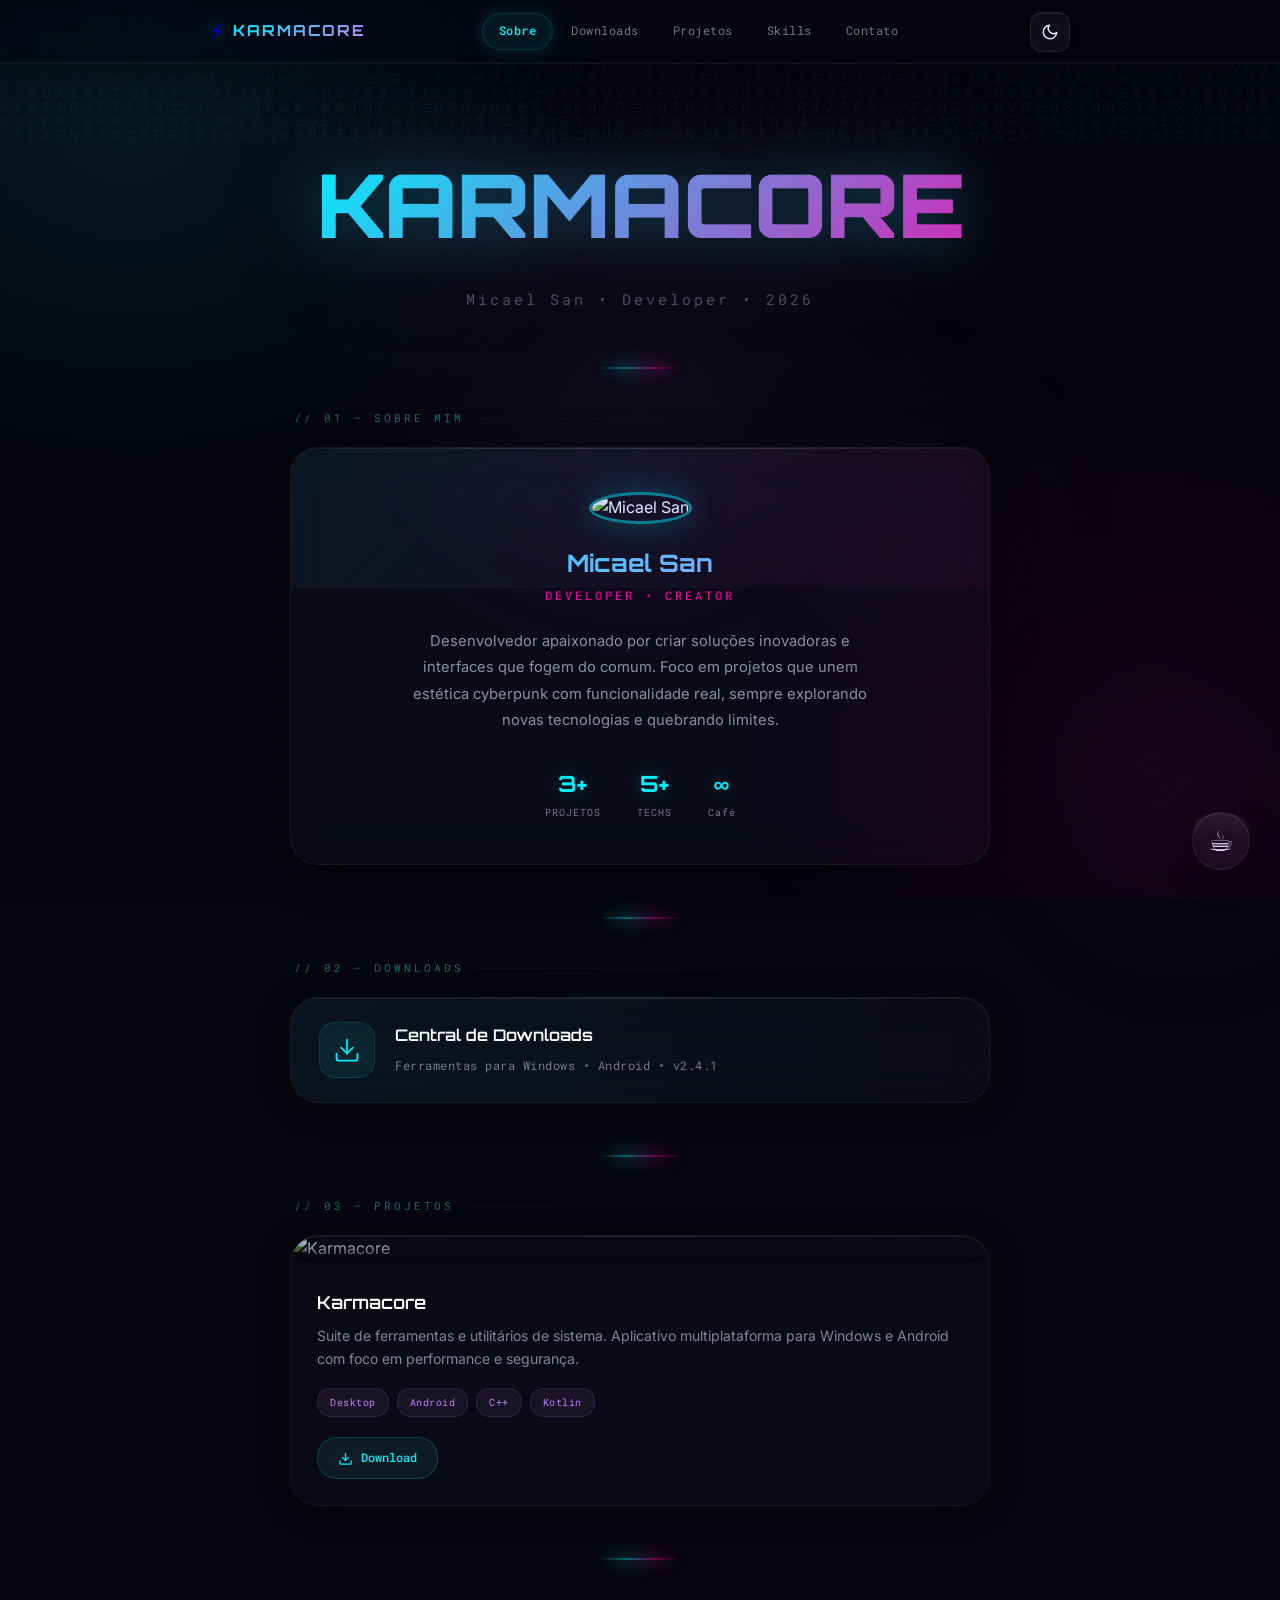
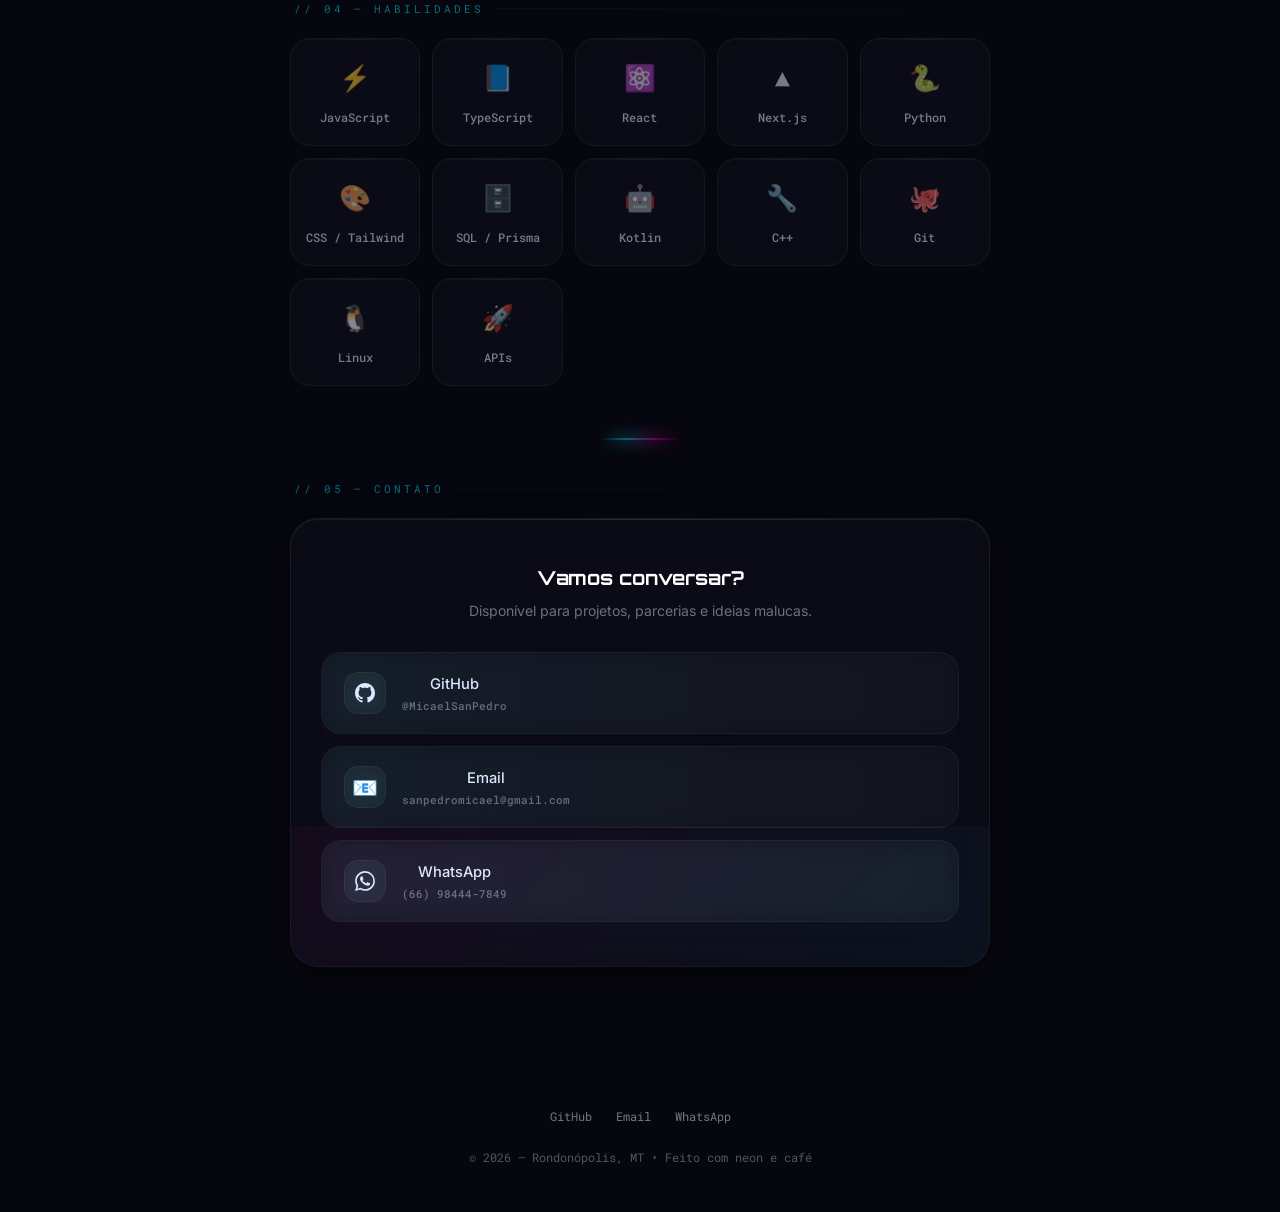
==== commit b67beb53: "feat: separate downloads into standalone page with glass card access link" ====
--- a/index.html
+++ b/index.html
@@ -105,58 +105,17 @@
 
         <!-- DOWNLOADS -->
         <section id="downloads" class="section">
-            <div class="section-label">// 02 &mdash; central de downloads</div>
-
-            <div class="search-box">
-                <span class="search-icon">🔍</span>
-                <input type="text" id="search" placeholder="Procurar ferramentas ou apps..." autocomplete="off">
-            </div>
-
-            <div class="folder" id="main-folder">
-                <div class="folder-header" onclick="toggleFolder(this)">
-                    CENTRAL DE DOWNLOADS
-                    <span class="toggle-icon">+</span>
-                </div>
-                <div class="content" id="main-content">
-
-                    <div class="folder">
-                        <div class="folder-header" onclick="toggleFolder(this)">
-                            🪟 WINDOWS
-                            <span class="toggle-icon">+</span>
-                        </div>
-                        <div class="content">
-                            <a href="javascript:void(0)" class="download-btn" onclick="return false">
-                                <span class="dl-icon">📥</span>
-                                <div>
-                                    <strong>Karmacore_Setup.exe</strong>
-                                    <div class="dl-info">v2.4.1 &bull; 48.2 MB &bull; SHA256 verificado</div>
-                                </div>
-                            </a>
-                        </div>
-                    </div>
-
-                    <div class="folder">
-                        <div class="folder-header" onclick="toggleFolder(this)">
-                            🤖 ANDROID
-                            <span class="toggle-icon">+</span>
-                        </div>
-                        <div class="content">
-                            <a href="javascript:void(0)" class="download-btn" onclick="return false">
-                                <span class="dl-icon">📥</span>
-                                <div>
-                                    <strong>Karmacore.apk</strong>
-                                    <div class="dl-info">v2.4.1 &bull; 31.8 MB &bull; Assinado</div>
-                                </div>
-                            </a>
-                        </div>
-                    </div>
-
-                    <div id="no-results">
-                        Nenhum resultado encontrado para "<span id="search-term"></span>"
-                    </div>
-
-                </div>
-            </div>
+            <div class="section-label">// 02 &mdash; downloads</div>
+            <a href="downloads.html" class="dl-access-card">
+                <div class="dl-access-icon">
+                    <svg width="28" height="28" viewBox="0 0 24 24" fill="none" stroke="currentColor" stroke-width="1.5" stroke-linecap="round" stroke-linejoin="round"><path d="M21 15v4a2 2 0 0 1-2 2H5a2 2 0 0 1-2-2v-4"></path><polyline points="7 10 12 15 17 10"></polyline><line x1="12" y1="15" x2="12" y2="3"></line></svg>
+                </div>
+                <div class="dl-access-info">
+                    <strong>Central de Downloads</strong>
+                    <span>Ferramentas para Windows &bull; Android &bull; v2.4.1</span>
+                </div>
+                <span class="dl-access-arrow">→</span>
+            </a>
         </section>
 
         <div class="divider"></div>
@@ -183,7 +142,7 @@
                             <span class="project-tag">Kotlin</span>
                         </div>
                         <div class="project-links">
-                            <a href="#downloads" class="project-link project-link--primary">
+                            <a href="downloads.html" class="project-link project-link--primary">
                                 <svg width="15" height="15" viewBox="0 0 24 24" fill="none" stroke="currentColor" stroke-width="2"><path d="M21 15v4a2 2 0 0 1-2 2H5a2 2 0 0 1-2-2v-4"/><polyline points="7 10 12 15 17 10"/><line x1="12" y1="15" x2="12" y2="3"/></svg>
                                 Download
                             </a>
--- a/style.css
+++ b/style.css
@@ -605,6 +605,114 @@
     margin-top: 2px;
 }
 
+/* ═══════════════ DOWNLOAD ACCESS CARD ═══════════════ */
+.dl-access-card {
+    display: flex;
+    align-items: center;
+    gap: 20px;
+    padding: 24px 28px;
+    background: rgba(255, 255, 255, 0.025);
+    backdrop-filter: blur(var(--glass-blur)) saturate(160%);
+    -webkit-backdrop-filter: blur(var(--glass-blur)) saturate(160%);
+    border: 1px solid rgba(255, 255, 255, 0.06);
+    border-radius: var(--radius-lg);
+    text-decoration: none;
+    color: var(--text);
+    transition: all 0.5s cubic-bezier(0.4, 0, 0.2, 1);
+    position: relative;
+    overflow: hidden;
+    box-shadow: var(--shadow-glass);
+}
+.dl-access-card::before {
+    content: "";
+    position: absolute;
+    top: 0; left: 0; right: 0;
+    height: 1px;
+    background: linear-gradient(90deg, transparent, rgba(255,255,255,0.08), transparent);
+    pointer-events: none;
+}
+.dl-access-card::after {
+    content: "";
+    position: absolute;
+    top: 0; left: -100%; right: 0;
+    height: 100%;
+    background: linear-gradient(90deg, transparent, rgba(0, 240, 255, 0.04), transparent);
+    transition: left 0.6s ease;
+}
+.dl-access-card:hover::after {
+    left: 100%;
+}
+.dl-access-card:hover {
+    border-color: rgba(0, 240, 255, 0.15);
+    transform: translateY(-4px);
+    box-shadow: 0 12px 40px rgba(0, 0, 0, 0.3), 0 0 30px rgba(0, 240, 255, 0.1);
+}
+.dl-access-icon {
+    width: 56px; height: 56px;
+    display: flex; align-items: center; justify-content: center;
+    border-radius: 16px;
+    background: rgba(0, 240, 255, 0.06);
+    backdrop-filter: blur(12px);
+    -webkit-backdrop-filter: blur(12px);
+    border: 1px solid rgba(0, 240, 255, 0.12);
+    color: var(--neon-cyan);
+    flex-shrink: 0;
+    transition: all 0.4s ease;
+}
+.dl-access-card:hover .dl-access-icon {
+    background: rgba(0, 240, 255, 0.12);
+    box-shadow: 0 0 20px rgba(0, 240, 255, 0.2);
+    transform: scale(1.05);
+}
+.dl-access-info {
+    flex: 1;
+}
+.dl-access-info strong {
+    display: block;
+    font-family: 'Orbitron', sans-serif;
+    font-size: 1rem;
+    font-weight: 600;
+    color: var(--text-bright);
+    margin-bottom: 3px;
+}
+.dl-access-info span {
+    font-family: 'Roboto Mono', monospace;
+    font-size: 0.72rem;
+    color: var(--text-dim);
+    letter-spacing: 0.5px;
+}
+.dl-access-arrow {
+    font-size: 1.4rem;
+    color: var(--neon-cyan);
+    opacity: 0;
+    transform: translateX(-8px);
+    transition: all 0.4s cubic-bezier(0.4, 0, 0.2, 1);
+    flex-shrink: 0;
+}
+.dl-access-card:hover .dl-access-arrow {
+    opacity: 1;
+    transform: translateX(0);
+}
+
+/* Light mode: download access card */
+html.light .dl-access-card {
+    background: rgba(255, 255, 255, 0.55);
+    border-color: rgba(0, 0, 0, 0.05);
+}
+html.light .dl-access-card:hover {
+    border-color: rgba(8, 145, 178, 0.15);
+}
+html.light .dl-access-card::before {
+    background: linear-gradient(90deg, transparent, rgba(255,255,255,0.6), transparent);
+}
+html.light .dl-access-icon {
+    background: rgba(8, 145, 178, 0.08);
+    border-color: rgba(8, 145, 178, 0.15);
+}
+html.light .dl-access-card:hover .dl-access-icon {
+    background: rgba(8, 145, 178, 0.14);
+}
+
 /* ═══════════════ FOLDER / ACCORDION ═══════════════ */
 .folder {
     background: rgba(255, 255, 255, 0.02);
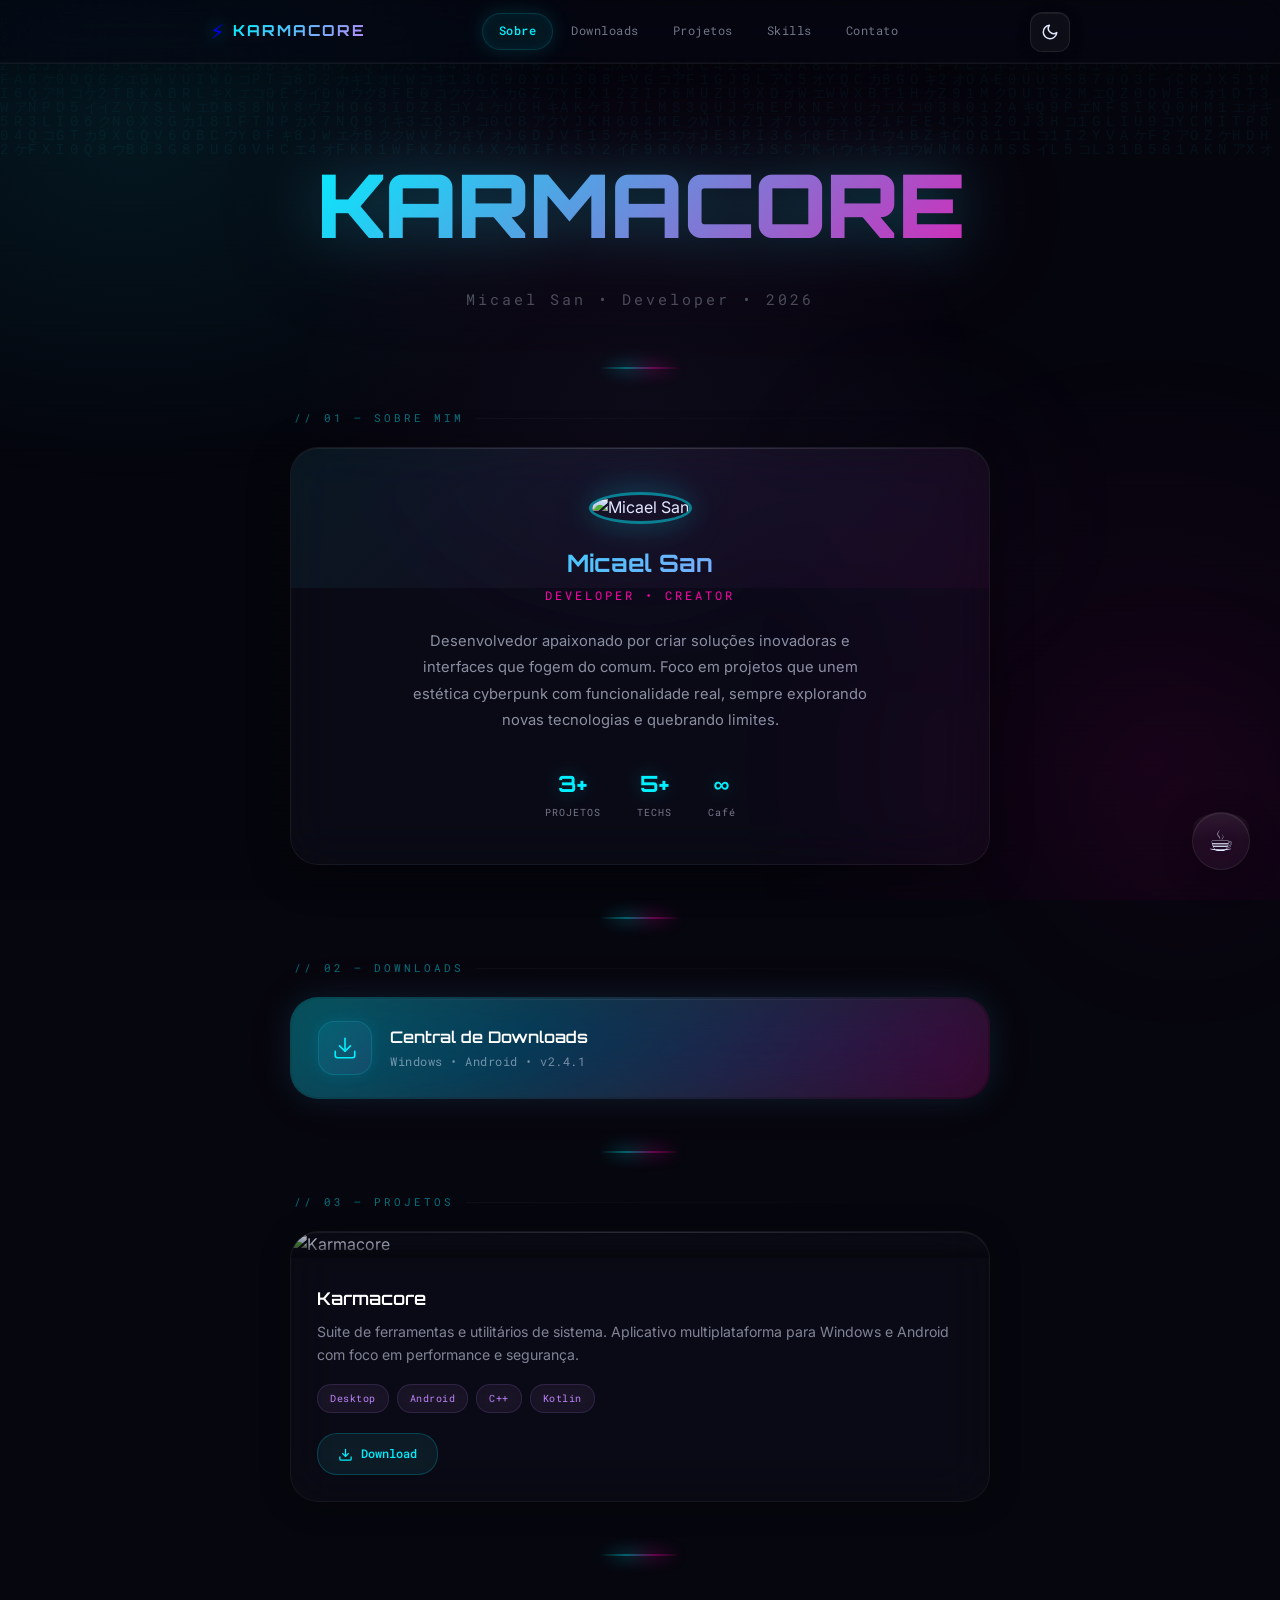
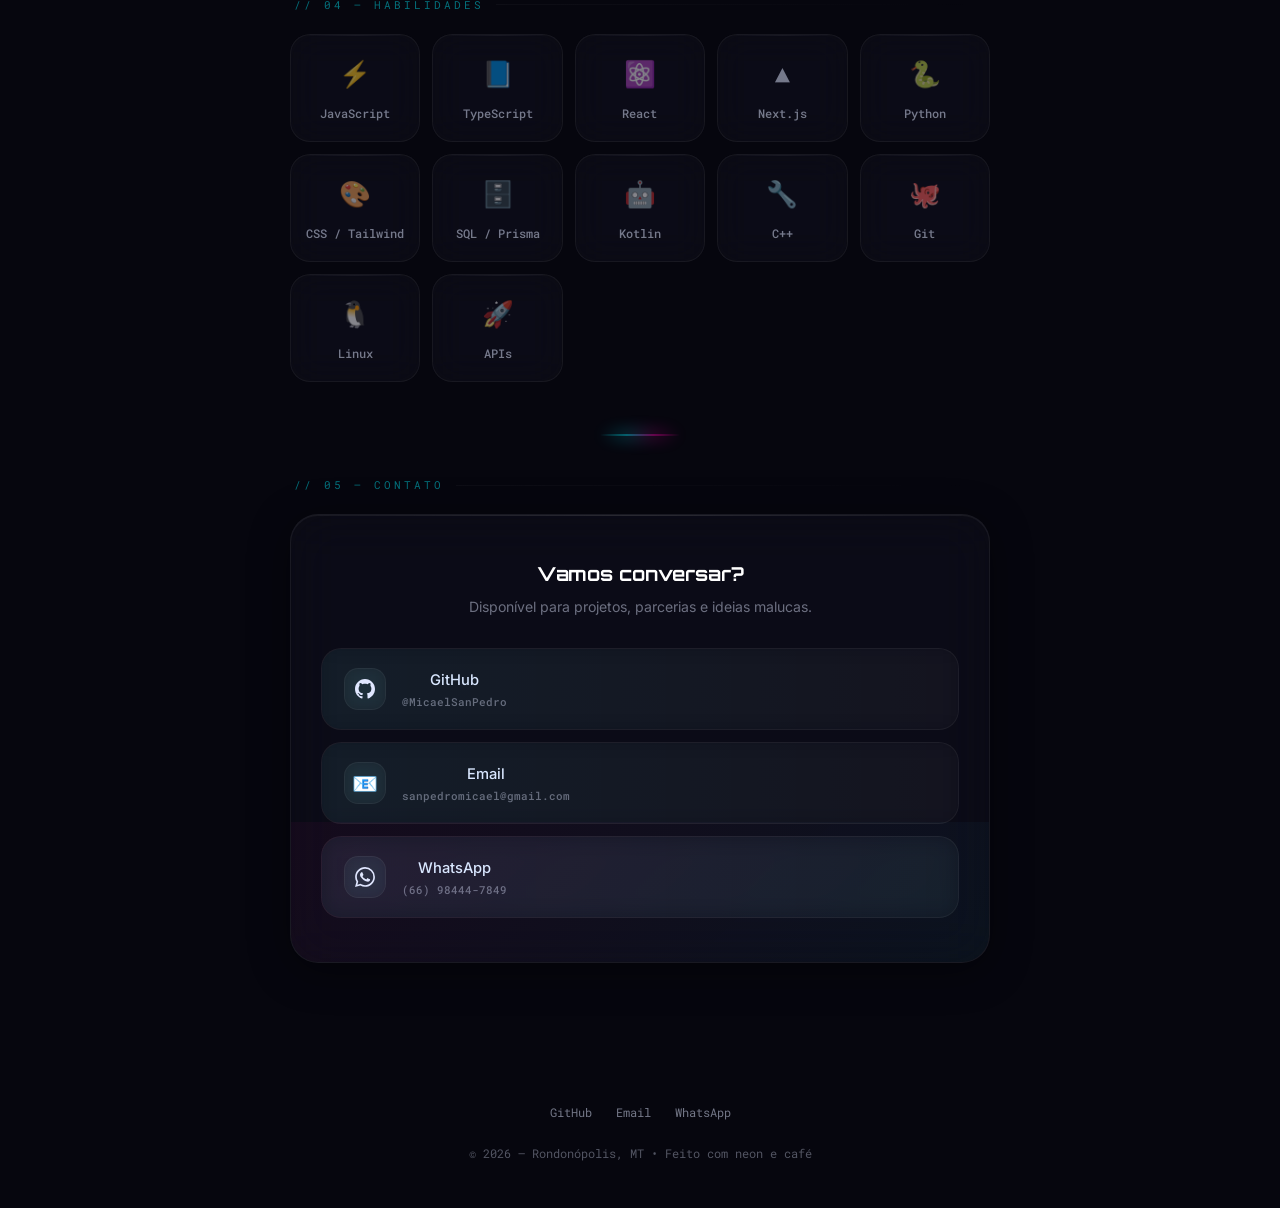
==== commit c107ce62: "fix: redesign download card with animated gradient border and glow effect" ====
--- a/index.html
+++ b/index.html
@@ -106,15 +106,20 @@
         <!-- DOWNLOADS -->
         <section id="downloads" class="section">
             <div class="section-label">// 02 &mdash; downloads</div>
-            <a href="downloads.html" class="dl-access-card">
-                <div class="dl-access-icon">
-                    <svg width="28" height="28" viewBox="0 0 24 24" fill="none" stroke="currentColor" stroke-width="1.5" stroke-linecap="round" stroke-linejoin="round"><path d="M21 15v4a2 2 0 0 1-2 2H5a2 2 0 0 1-2-2v-4"></path><polyline points="7 10 12 15 17 10"></polyline><line x1="12" y1="15" x2="12" y2="3"></line></svg>
-                </div>
-                <div class="dl-access-info">
-                    <strong>Central de Downloads</strong>
-                    <span>Ferramentas para Windows &bull; Android &bull; v2.4.1</span>
-                </div>
-                <span class="dl-access-arrow">→</span>
+            <a href="downloads.html" class="dl-card" id="dl-card">
+                <div class="dl-card-glow"></div>
+                <div class="dl-card-body">
+                    <div class="dl-card-icon">
+                        <svg width="26" height="26" viewBox="0 0 24 24" fill="none" stroke="currentColor" stroke-width="1.5" stroke-linecap="round" stroke-linejoin="round"><path d="M21 15v4a2 2 0 0 1-2 2H5a2 2 0 0 1-2-2v-4"></path><polyline points="7 10 12 15 17 10"></polyline><line x1="12" y1="15" x2="12" y2="3"></line></svg>
+                    </div>
+                    <div class="dl-card-text">
+                        <div class="dl-card-title">Central de Downloads</div>
+                        <div class="dl-card-sub">Windows &bull; Android &bull; v2.4.1</div>
+                    </div>
+                    <div class="dl-card-go">
+                        <svg width="18" height="18" viewBox="0 0 24 24" fill="none" stroke="currentColor" stroke-width="2" stroke-linecap="round" stroke-linejoin="round"><line x1="5" y1="12" x2="19" y2="12"></line><polyline points="12 5 19 12 12 19"></polyline></svg>
+                    </div>
+                </div>
             </a>
         </section>
 
--- a/style.css
+++ b/style.css
@@ -605,25 +605,52 @@
     margin-top: 2px;
 }
 
-/* ═══════════════ DOWNLOAD ACCESS CARD ═══════════════ */
-.dl-access-card {
+/* ═══════════════ DOWNLOAD CARD ═══════════════ */
+.dl-card {
+    display: block;
+    position: relative;
+    padding: 2px;
+    border-radius: var(--radius-lg);
+    background: linear-gradient(135deg, rgba(0,240,255,0.3), rgba(255,0,170,0.15), rgba(192,132,252,0.2));
+    background-size: 200% 200%;
+    animation: dl-card-border 4s ease infinite;
+    text-decoration: none;
+    color: var(--text);
+    box-shadow: 0 0 30px rgba(0,240,255,0.1), 0 0 60px rgba(255,0,170,0.05);
+    transition: all 0.5s cubic-bezier(0.4, 0, 0.2, 1);
+}
+@keyframes dl-card-border {
+    0%, 100% { background-position: 0% 50%; }
+    50% { background-position: 100% 50%; }
+}
+.dl-card:hover {
+    box-shadow: 0 0 40px rgba(0,240,255,0.2), 0 0 80px rgba(255,0,170,0.1);
+    transform: translateY(-4px) scale(1.01);
+}
+.dl-card-glow {
+    position: absolute;
+    inset: -1px;
+    border-radius: var(--radius-lg);
+    background: linear-gradient(135deg, rgba(0,240,255,0.08), transparent, rgba(255,0,170,0.06));
+    filter: blur(20px);
+    pointer-events: none;
+    opacity: 0;
+    transition: opacity 0.5s ease;
+}
+.dl-card:hover .dl-card-glow { opacity: 1; }
+.dl-card-body {
     display: flex;
     align-items: center;
-    gap: 20px;
-    padding: 24px 28px;
+    gap: 18px;
+    padding: 22px 26px;
     background: rgba(255, 255, 255, 0.025);
     backdrop-filter: blur(var(--glass-blur)) saturate(160%);
     -webkit-backdrop-filter: blur(var(--glass-blur)) saturate(160%);
-    border: 1px solid rgba(255, 255, 255, 0.06);
-    border-radius: var(--radius-lg);
-    text-decoration: none;
-    color: var(--text);
-    transition: all 0.5s cubic-bezier(0.4, 0, 0.2, 1);
+    border-radius: calc(var(--radius-lg) - 2px);
     position: relative;
     overflow: hidden;
-    box-shadow: var(--shadow-glass);
-}
-.dl-access-card::before {
+}
+.dl-card-body::before {
     content: "";
     position: absolute;
     top: 0; left: 0; right: 0;
@@ -631,86 +658,69 @@
     background: linear-gradient(90deg, transparent, rgba(255,255,255,0.08), transparent);
     pointer-events: none;
 }
-.dl-access-card::after {
-    content: "";
-    position: absolute;
-    top: 0; left: -100%; right: 0;
-    height: 100%;
-    background: linear-gradient(90deg, transparent, rgba(0, 240, 255, 0.04), transparent);
-    transition: left 0.6s ease;
-}
-.dl-access-card:hover::after {
-    left: 100%;
-}
-.dl-access-card:hover {
-    border-color: rgba(0, 240, 255, 0.15);
-    transform: translateY(-4px);
-    box-shadow: 0 12px 40px rgba(0, 0, 0, 0.3), 0 0 30px rgba(0, 240, 255, 0.1);
-}
-.dl-access-icon {
-    width: 56px; height: 56px;
+.dl-card-icon {
+    width: 54px; height: 54px;
     display: flex; align-items: center; justify-content: center;
     border-radius: 16px;
-    background: rgba(0, 240, 255, 0.06);
-    backdrop-filter: blur(12px);
-    -webkit-backdrop-filter: blur(12px);
-    border: 1px solid rgba(0, 240, 255, 0.12);
+    background: linear-gradient(135deg, rgba(0,240,255,0.1), rgba(192,132,252,0.08));
+    border: 1px solid rgba(0,240,255,0.15);
     color: var(--neon-cyan);
     flex-shrink: 0;
     transition: all 0.4s ease;
-}
-.dl-access-card:hover .dl-access-icon {
-    background: rgba(0, 240, 255, 0.12);
-    box-shadow: 0 0 20px rgba(0, 240, 255, 0.2);
+    box-shadow: 0 0 16px rgba(0,240,255,0.1);
+}
+.dl-card:hover .dl-card-icon {
+    background: linear-gradient(135deg, rgba(0,240,255,0.18), rgba(192,132,252,0.12));
+    box-shadow: 0 0 24px rgba(0,240,255,0.2);
     transform: scale(1.05);
 }
-.dl-access-info {
-    flex: 1;
-}
-.dl-access-info strong {
-    display: block;
+.dl-card-text { flex: 1; }
+.dl-card-title {
     font-family: 'Orbitron', sans-serif;
     font-size: 1rem;
     font-weight: 600;
     color: var(--text-bright);
     margin-bottom: 3px;
 }
-.dl-access-info span {
+.dl-card-sub {
     font-family: 'Roboto Mono', monospace;
     font-size: 0.72rem;
     color: var(--text-dim);
     letter-spacing: 0.5px;
 }
-.dl-access-arrow {
-    font-size: 1.4rem;
+.dl-card-go {
+    width: 38px; height: 38px;
+    display: flex; align-items: center; justify-content: center;
+    border-radius: 50%;
+    background: rgba(255,255,255,0.04);
+    border: 1px solid rgba(255,255,255,0.08);
     color: var(--neon-cyan);
+    flex-shrink: 0;
     opacity: 0;
     transform: translateX(-8px);
     transition: all 0.4s cubic-bezier(0.4, 0, 0.2, 1);
-    flex-shrink: 0;
-}
-.dl-access-card:hover .dl-access-arrow {
+}
+.dl-card:hover .dl-card-go {
     opacity: 1;
     transform: translateX(0);
-}
-
-/* Light mode: download access card */
-html.light .dl-access-card {
-    background: rgba(255, 255, 255, 0.55);
-    border-color: rgba(0, 0, 0, 0.05);
-}
-html.light .dl-access-card:hover {
-    border-color: rgba(8, 145, 178, 0.15);
-}
-html.light .dl-access-card::before {
-    background: linear-gradient(90deg, transparent, rgba(255,255,255,0.6), transparent);
-}
-html.light .dl-access-icon {
-    background: rgba(8, 145, 178, 0.08);
-    border-color: rgba(8, 145, 178, 0.15);
-}
-html.light .dl-access-card:hover .dl-access-icon {
-    background: rgba(8, 145, 178, 0.14);
+    background: rgba(0,240,255,0.08);
+    border-color: rgba(0,240,255,0.2);
+}
+
+/* Light mode: download card */
+html.light .dl-card {
+    background: linear-gradient(135deg, rgba(8,145,178,0.2), rgba(219,39,119,0.1), rgba(124,58,237,0.15));
+    box-shadow: 0 4px 20px rgba(0,0,0,0.06);
+}
+html.light .dl-card:hover {
+    box-shadow: 0 8px 30px rgba(0,0,0,0.1);
+}
+html.light .dl-card-body {
+    background: rgba(255,255,255,0.6);
+}
+html.light .dl-card-icon {
+    background: linear-gradient(135deg, rgba(8,145,178,0.1), rgba(124,58,237,0.08));
+    border-color: rgba(8,145,178,0.15);
 }
 
 /* ═══════════════ FOLDER / ACCORDION ═══════════════ */
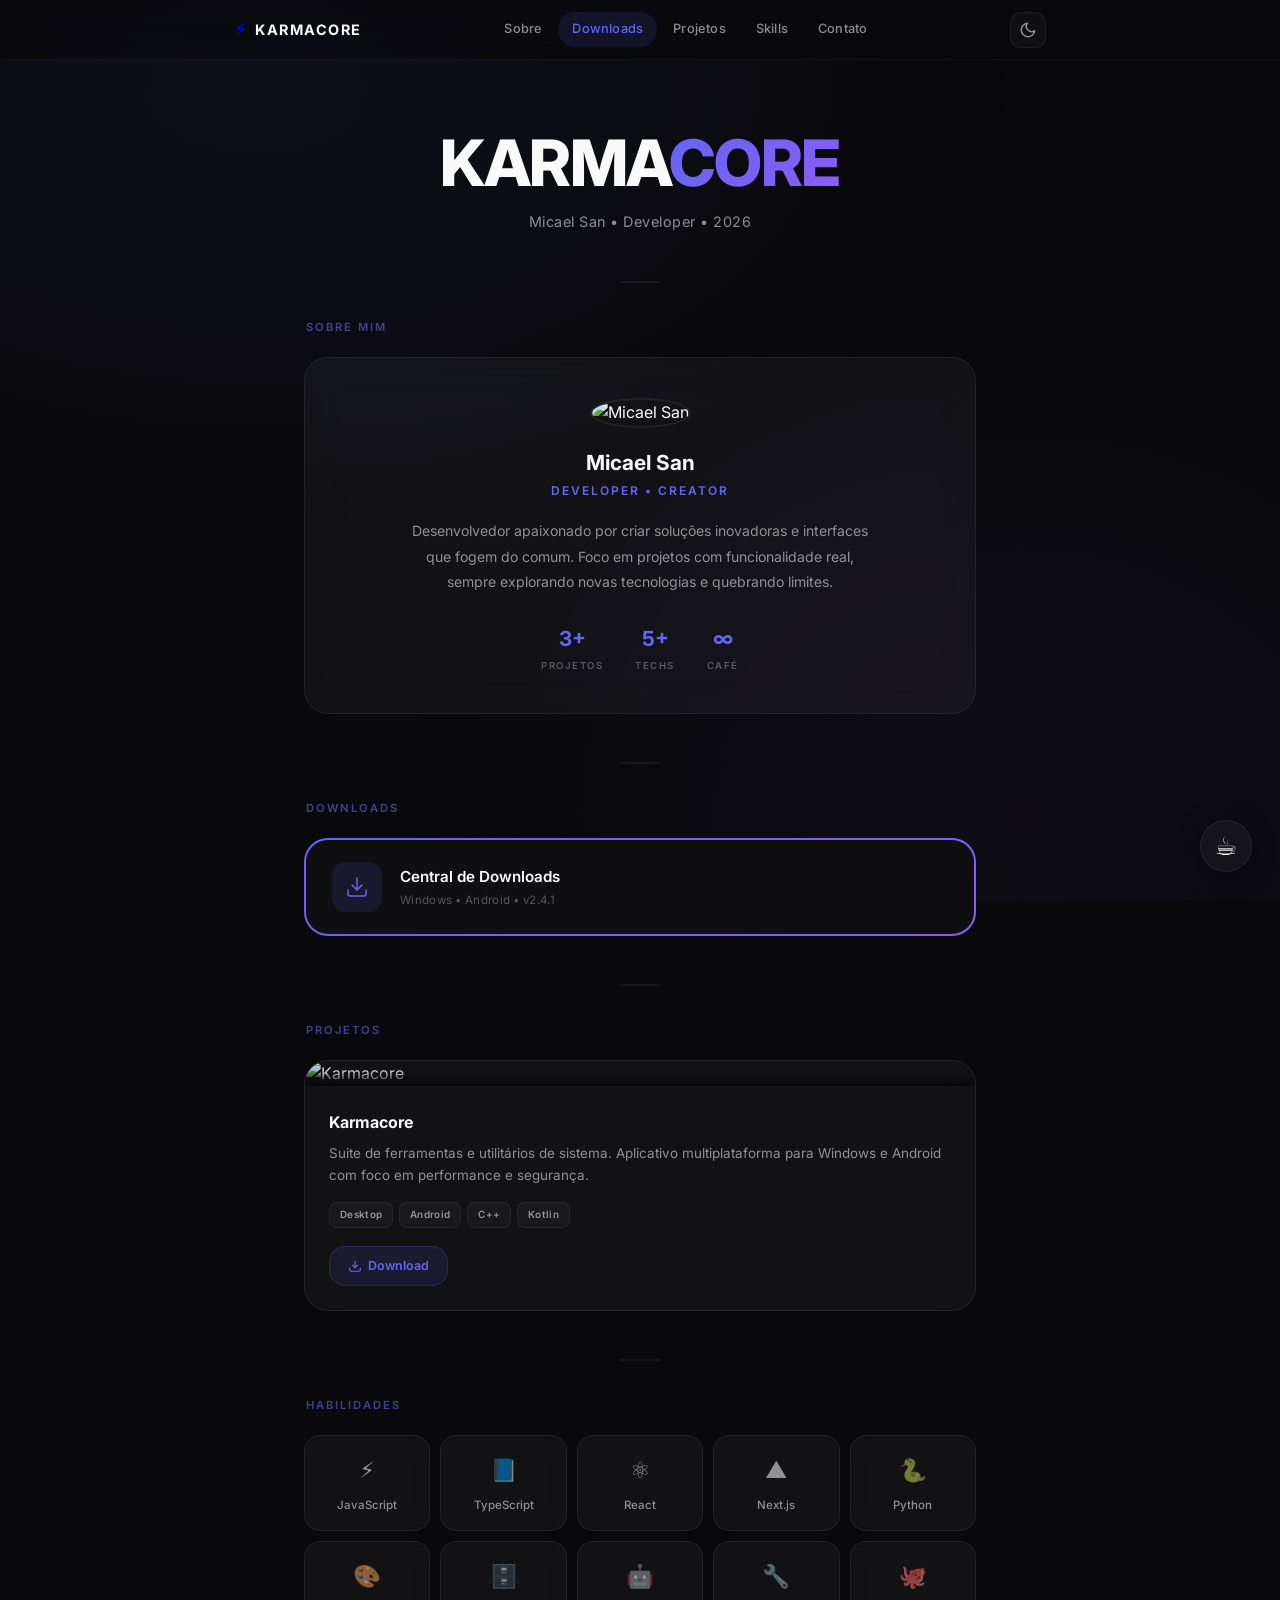
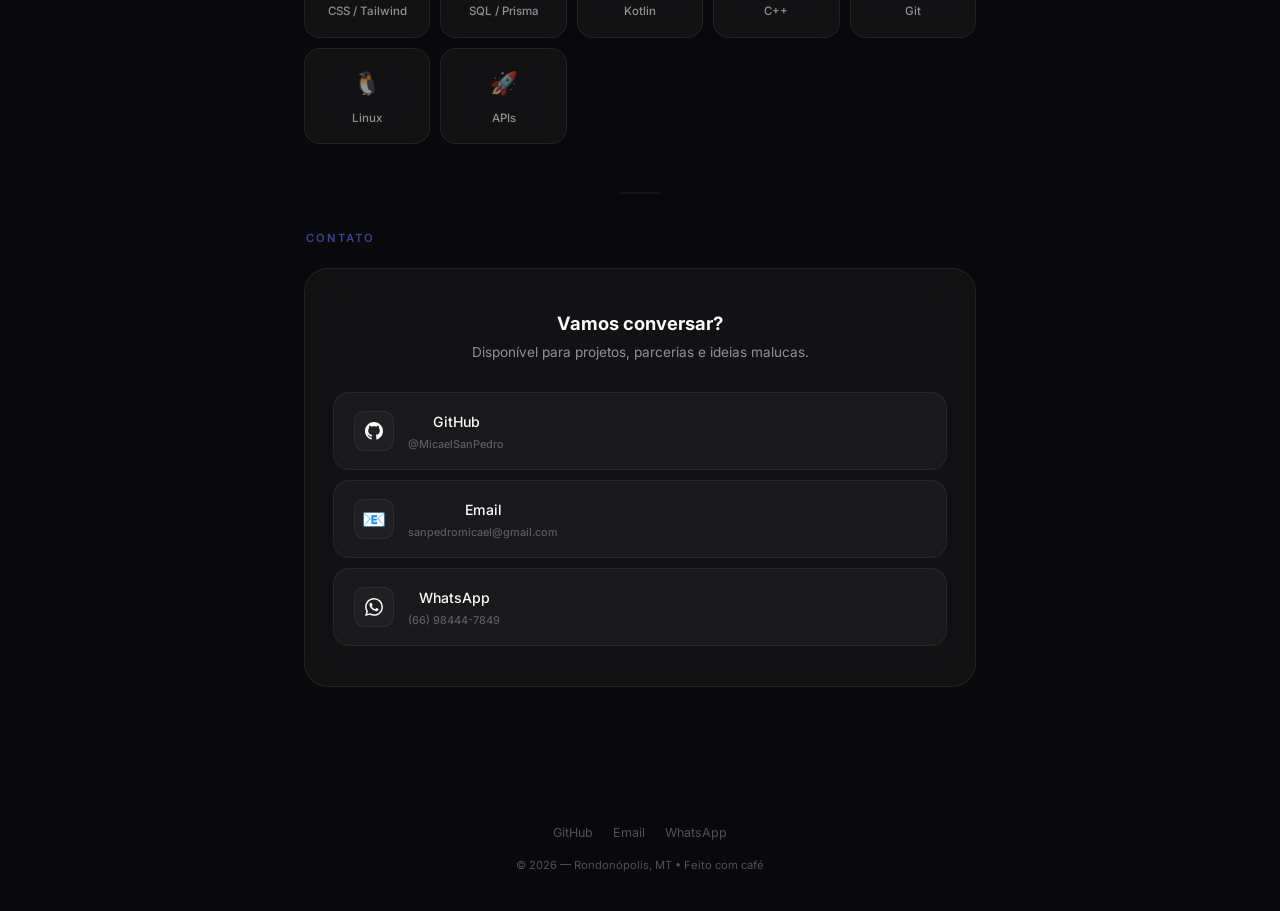
==== commit c2527c29: "feat: complete visual redesign - clean modern minimal, remove cyberpunk" ====
--- a/index.html
+++ b/index.html
@@ -4,26 +4,19 @@
     <meta charset="UTF-8">
     <meta name="viewport" content="width=device-width, initial-scale=1.0">
     <title>KARMACORE | Micael San</title>
-    <meta name="description" content="Portfólio de Micael San — Desenvolvedor, criador de ferramentas e projetos cyberpunk.">
+    <meta name="description" content="Portfólio de Micael San — Desenvolvedor, criador de ferramentas e projetos.">
     <meta property="og:title" content="KARMACORE | Micael San">
-    <meta property="og:description" content="Desenvolvedor, criador de ferramentas e projetos cyberpunk.">
+    <meta property="og:description" content="Desenvolvedor, criador de ferramentas e projetos.">
     <meta property="og:type" content="website">
     <meta property="og:url" content="https://micaelsan.com">
-    <meta name="theme-color" content="#05050f">
+    <meta name="theme-color" content="#09090b">
     <link rel="icon" href="data:image/svg+xml,<svg xmlns='http://www.w3.org/2000/svg' viewBox='0 0 100 100'><text y='.9em' font-size='90'>⚡</text></svg>">
     <link rel="preconnect" href="https://fonts.googleapis.com">
     <link rel="preconnect" href="https://fonts.gstatic.com" crossorigin>
-    <link href="https://fonts.googleapis.com/css2?family=Orbitron:wght@500;700;900&family=Roboto+Mono:wght@300;400;500&family=Inter:wght@400;500;600&display=swap" rel="stylesheet">
+    <link href="https://fonts.googleapis.com/css2?family=Inter:wght@400;500;600;700;800&display=swap" rel="stylesheet">
     <link rel="stylesheet" href="style.css">
 </head>
 <body>
-
-    <canvas id="matrix" style="position:fixed;inset:0;z-index:0;opacity:0.06;pointer-events:none;"></canvas>
-
-    <!-- Liquid Glass Orbs -->
-    <div class="liquid-orb"></div>
-    <div class="liquid-orb"></div>
-    <div class="liquid-orb"></div>
 
     <!-- NAVBAR -->
     <nav id="navbar">
@@ -55,7 +48,7 @@
 
     <!-- MOBILE MENU -->
     <div id="mobile-menu" class="mobile-menu">
-        <a href="#about" class="mm-link" onclick="closeBurger()">Sobre Mim</a>
+        <a href="#about" class="mm-link" onclick="closeBurger()">Sobre</a>
         <a href="#downloads" class="mm-link" onclick="closeBurger()">Downloads</a>
         <a href="#projects" class="mm-link" onclick="closeBurger()">Projetos</a>
         <a href="#skills" class="mm-link" onclick="closeBurger()">Skills</a>
@@ -66,7 +59,7 @@
 
         <!-- HERO -->
         <header class="hero">
-            <h1 class="title" onclick="triggerGlitch(this)">KARMACORE</h1>
+            <h1 class="title">KARMA<span class="title-accent">CORE</span></h1>
             <p class="subtitle">Micael San &bull; Developer &bull; 2026</p>
         </header>
 
@@ -74,24 +67,24 @@
 
         <!-- ABOUT -->
         <section id="about" class="section">
-            <div class="section-label">// 01 &mdash; sobre mim</div>
+            <div class="section-label">Sobre mim</div>
             <div class="about-card">
                 <img src="https://avatars.githubusercontent.com/u/167715159?v=4" alt="Micael San" class="about-avatar">
                 <div class="about-name">Micael San</div>
-                <div class="about-role">DEVELOPER &bull; CREATOR</div>
+                <div class="about-role">Developer &bull; Creator</div>
                 <p class="about-bio">
                     Desenvolvedor apaixonado por criar soluções inovadoras e interfaces que fogem do comum.
-                    Foco em projetos que unem estética cyberpunk com funcionalidade real,
+                    Foco em projetos com funcionalidade real,
                     sempre explorando novas tecnologias e quebrando limites.
                 </p>
                 <div class="about-stats">
                     <div class="about-stat">
                         <div class="about-stat-value">3+</div>
-                        <div class="about-stat-label">PROJETOS</div>
+                        <div class="about-stat-label">Projetos</div>
                     </div>
                     <div class="about-stat">
                         <div class="about-stat-value">5+</div>
-                        <div class="about-stat-label">TECHS</div>
+                        <div class="about-stat-label">Techs</div>
                     </div>
                     <div class="about-stat">
                         <div class="about-stat-value">∞</div>
@@ -105,19 +98,19 @@
 
         <!-- DOWNLOADS -->
         <section id="downloads" class="section">
-            <div class="section-label">// 02 &mdash; downloads</div>
+            <div class="section-label">Downloads</div>
             <a href="downloads.html" class="dl-card" id="dl-card">
                 <div class="dl-card-glow"></div>
                 <div class="dl-card-body">
                     <div class="dl-card-icon">
-                        <svg width="26" height="26" viewBox="0 0 24 24" fill="none" stroke="currentColor" stroke-width="1.5" stroke-linecap="round" stroke-linejoin="round"><path d="M21 15v4a2 2 0 0 1-2 2H5a2 2 0 0 1-2-2v-4"></path><polyline points="7 10 12 15 17 10"></polyline><line x1="12" y1="15" x2="12" y2="3"></line></svg>
+                        <svg width="24" height="24" viewBox="0 0 24 24" fill="none" stroke="currentColor" stroke-width="1.5" stroke-linecap="round" stroke-linejoin="round"><path d="M21 15v4a2 2 0 0 1-2 2H5a2 2 0 0 1-2-2v-4"></path><polyline points="7 10 12 15 17 10"></polyline><line x1="12" y1="15" x2="12" y2="3"></line></svg>
                     </div>
                     <div class="dl-card-text">
                         <div class="dl-card-title">Central de Downloads</div>
                         <div class="dl-card-sub">Windows &bull; Android &bull; v2.4.1</div>
                     </div>
                     <div class="dl-card-go">
-                        <svg width="18" height="18" viewBox="0 0 24 24" fill="none" stroke="currentColor" stroke-width="2" stroke-linecap="round" stroke-linejoin="round"><line x1="5" y1="12" x2="19" y2="12"></line><polyline points="12 5 19 12 12 19"></polyline></svg>
+                        <svg width="16" height="16" viewBox="0 0 24 24" fill="none" stroke="currentColor" stroke-width="2" stroke-linecap="round" stroke-linejoin="round"><line x1="5" y1="12" x2="19" y2="12"></line><polyline points="12 5 19 12 12 19"></polyline></svg>
                     </div>
                 </div>
             </a>
@@ -127,7 +120,7 @@
 
         <!-- PROJECTS -->
         <section id="projects" class="section">
-            <div class="section-label">// 03 &mdash; projetos</div>
+            <div class="section-label">Projetos</div>
             <div class="projects-grid">
                 <div class="project-card">
                     <div class="project-img-wrapper">
@@ -148,7 +141,7 @@
                         </div>
                         <div class="project-links">
                             <a href="downloads.html" class="project-link project-link--primary">
-                                <svg width="15" height="15" viewBox="0 0 24 24" fill="none" stroke="currentColor" stroke-width="2"><path d="M21 15v4a2 2 0 0 1-2 2H5a2 2 0 0 1-2-2v-4"/><polyline points="7 10 12 15 17 10"/><line x1="12" y1="15" x2="12" y2="3"/></svg>
+                                <svg width="14" height="14" viewBox="0 0 24 24" fill="none" stroke="currentColor" stroke-width="2"><path d="M21 15v4a2 2 0 0 1-2 2H5a2 2 0 0 1-2-2v-4"/><polyline points="7 10 12 15 17 10"/><line x1="12" y1="15" x2="12" y2="3"/></svg>
                                 Download
                             </a>
                         </div>
@@ -161,7 +154,7 @@
 
         <!-- SKILLS -->
         <section id="skills" class="section">
-            <div class="section-label">// 04 &mdash; habilidades</div>
+            <div class="section-label">Habilidades</div>
             <div class="skills-grid">
                 <div class="skill-tag"><span class="skill-icon">⚡</span>JavaScript</div>
                 <div class="skill-tag"><span class="skill-icon">📘</span>TypeScript</div>
@@ -182,14 +175,14 @@
 
         <!-- CONTACT -->
         <section id="contact" class="section">
-            <div class="section-label">// 05 &mdash; contato</div>
+            <div class="section-label">Contato</div>
             <div class="contact-card">
                 <h3>Vamos conversar?</h3>
                 <p>Disponível para projetos, parcerias e ideias malucas.</p>
                 <div class="contact-links">
                     <a href="https://github.com/MicaelSanPedro" target="_blank" rel="noopener" class="contact-link">
                         <span class="contact-icon">
-                            <svg width="20" height="20" viewBox="0 0 24 24" fill="currentColor"><path d="M12 0c-6.626 0-12 5.373-12 12 0 5.302 3.438 9.8 8.207 11.387.599.111.793-.261.793-.577v-2.234c-3.338.726-4.033-1.416-4.033-1.416-.546-1.387-1.333-1.756-1.333-1.756-1.089-.745.083-.729.083-.729 1.205.084 1.839 1.237 1.839 1.237 1.07 1.834 2.807 1.304 3.492.997.107-.775.418-1.305.762-1.604-2.665-.305-5.467-1.334-5.467-5.931 0-1.311.469-2.381 1.236-3.221-.124-.303-.535-1.524.117-3.176 0 0 1.008-.322 3.301 1.23.957-.266 1.983-.399 3.003-.404 1.02.005 2.047.138 3.006.404 2.291-1.552 3.297-1.23 3.297-1.23.653 1.653.242 2.874.118 3.176.77.84 1.235 1.911 1.235 3.221 0 4.609-2.807 5.624-5.479 5.921.43.372.823 1.102.823 2.222v3.293c0 .319.192.694.801.576 4.765-1.589 8.199-6.086 8.199-11.386 0-6.627-5.373-12-12-12z"/></svg>
+                            <svg width="18" height="18" viewBox="0 0 24 24" fill="currentColor"><path d="M12 0c-6.626 0-12 5.373-12 12 0 5.302 3.438 9.8 8.207 11.387.599.111.793-.261.793-.577v-2.234c-3.338.726-4.033-1.416-4.033-1.416-.546-1.387-1.333-1.756-1.333-1.756-1.089-.745.083-.729.083-.729 1.205.084 1.839 1.237 1.839 1.237 1.07 1.834 2.807 1.304 3.492.997.107-.775.418-1.305.762-1.604-2.665-.305-5.467-1.334-5.467-5.931 0-1.311.469-2.381 1.236-3.221-.124-.303-.535-1.524.117-3.176 0 0 1.008-.322 3.301 1.23.957-.266 1.983-.399 3.003-.404 1.02.005 2.047.138 3.006.404 2.291-1.552 3.297-1.23 3.297-1.23.653 1.653.242 2.874.118 3.176.77.84 1.235 1.911 1.235 3.221 0 4.609-2.807 5.624-5.479 5.921.43.372.823 1.102.823 2.222v3.293c0 .319.192.694.801.576 4.765-1.589 8.199-6.086 8.199-11.386 0-6.627-5.373-12-12-12z"/></svg>
                         </span>
                         <div>
                             <span class="contact-label">GitHub</span>
@@ -207,7 +200,7 @@
                     </a>
                     <a href="https://wa.me/5566984447849" target="_blank" rel="noopener" class="contact-link">
                         <span class="contact-icon">
-                            <svg width="20" height="20" viewBox="0 0 24 24" fill="currentColor"><path d="M17.472 14.382c-.297-.149-1.758-.867-2.03-.967-.273-.099-.471-.148-.67.15-.197.297-.767.966-.94 1.164-.173.199-.347.223-.644.075-.297-.15-1.255-.463-2.39-1.475-.883-.788-1.48-1.761-1.653-2.059-.173-.297-.018-.458.13-.606.134-.133.298-.347.446-.52.149-.174.198-.298.298-.497.099-.198.05-.371-.025-.52-.075-.149-.669-1.612-.916-2.207-.242-.579-.487-.5-.669-.51-.173-.008-.371-.01-.57-.01-.198 0-.52.074-.792.372-.272.297-1.04 1.016-1.04 2.479 0 1.462 1.065 2.875 1.213 3.074.149.198 2.096 3.2 5.077 4.487.709.306 1.262.489 1.694.625.712.227 1.36.195 1.871.118.571-.085 1.758-.719 2.006-1.413.248-.694.248-1.289.173-1.413-.074-.124-.272-.198-.57-.347m-5.421 7.403h-.004a9.87 9.87 0 01-5.031-1.378l-.361-.214-3.741.982.998-3.648-.235-.374a9.86 9.86 0 01-1.51-5.26c.001-5.45 4.436-9.884 9.888-9.884 2.64 0 5.122 1.03 6.988 2.898a9.825 9.825 0 012.893 6.994c-.003 5.45-4.437 9.884-9.885 9.884m8.413-18.297A11.815 11.815 0 0012.05 0C5.495 0 .16 5.335.157 11.892c0 2.096.547 4.142 1.588 5.945L.057 24l6.305-1.654a11.882 11.882 0 005.683 1.448h.005c6.554 0 11.89-5.335 11.893-11.893a11.821 11.821 0 00-3.48-8.413z"/></svg>
+                            <svg width="18" height="18" viewBox="0 0 24 24" fill="currentColor"><path d="M17.472 14.382c-.297-.149-1.758-.867-2.03-.967-.273-.099-.471-.148-.67.15-.197.297-.767.966-.94 1.164-.173.199-.347.223-.644.075-.297-.15-1.255-.463-2.39-1.475-.883-.788-1.48-1.761-1.653-2.059-.173-.297-.018-.458.13-.606.134-.133.298-.347.446-.52.149-.174.198-.298.298-.497.099-.198.05-.371-.025-.52-.075-.149-.669-1.612-.916-2.207-.242-.579-.487-.5-.669-.51-.173-.008-.371-.01-.57-.01-.198 0-.52.074-.792.372-.272.297-1.04 1.016-1.04 2.479 0 1.462 1.065 2.875 1.213 3.074.149.198 2.096 3.2 5.077 4.487.709.306 1.262.489 1.694.625.712.227 1.36.195 1.871.118.571-.085 1.758-.719 2.006-1.413.248-.694.248-1.289.173-1.413-.074-.124-.272-.198-.57-.347m-5.421 7.403h-.004a9.87 9.87 0 01-5.031-1.378l-.361-.214-3.741.982.998-3.648-.235-.374a9.86 9.86 0 01-1.51-5.26c.001-5.45 4.436-9.884 9.888-9.884 2.64 0 5.122 1.03 6.988 2.898a9.825 9.825 0 012.893 6.994c-.003 5.45-4.437 9.884-9.885 9.884m8.413-18.297A11.815 11.815 0 0012.05 0C5.495 0 .16 5.335.157 11.892c0 2.096.547 4.142 1.588 5.945L.057 24l6.305-1.654a11.882 11.882 0 005.683 1.448h.005c6.554 0 11.89-5.335 11.893-11.893a11.821 11.821 0 00-3.48-8.413z"/></svg>
                         </span>
                         <div>
                             <span class="contact-label">WhatsApp</span>
@@ -233,11 +226,11 @@
             <div class="pix-box">
                 <span id="pix-key" data-pix="1ad6a146-8d7e-4521-a96a-fde7ccd602ac">1ad6a146-8d7e-4521-a96a-fde7ccd602ac</span>
                 <button id="copy-btn" onclick="copyPix()" title="Copiar chave PIX">
-                    <svg width="18" height="18" viewBox="0 0 24 24" fill="none" stroke="currentColor" stroke-width="2" stroke-linecap="round" stroke-linejoin="round" id="copy-icon">
+                    <svg width="16" height="16" viewBox="0 0 24 24" fill="none" stroke="currentColor" stroke-width="2" stroke-linecap="round" stroke-linejoin="round" id="copy-icon">
                         <rect x="9" y="9" width="13" height="13" rx="2" ry="2"></rect>
                         <path d="M5 15H4a2 2 0 0 1-2-2V4a2 2 0 0 1 2-2h9a2 2 0 0 1 2 2v1"></path>
                     </svg>
-                    <svg width="18" height="18" viewBox="0 0 24 24" fill="none" stroke="currentColor" stroke-width="2.5" stroke-linecap="round" stroke-linejoin="round" id="check-icon" style="display:none">
+                    <svg width="16" height="16" viewBox="0 0 24 24" fill="none" stroke="currentColor" stroke-width="2.5" stroke-linecap="round" stroke-linejoin="round" id="check-icon" style="display:none">
                         <polyline points="20 6 9 17 4 12"></polyline>
                     </svg>
                 </button>
@@ -253,7 +246,7 @@
             <a href="mailto:sanpedromicael@gmail.com" class="footer-link">Email</a>
             <a href="https://wa.me/5566984447849" target="_blank" rel="noopener" class="footer-link">WhatsApp</a>
         </div>
-        <p class="footer-copy">&copy; 2026 &mdash; Rondonópolis, MT &bull; Feito com neon e café</p>
+        <p class="footer-copy">&copy; 2026 &mdash; Rondonópolis, MT &bull; Feito com café</p>
     </footer>
 
     <script src="script.js"></script>
--- a/style.css
+++ b/style.css
@@ -1,46 +1,38 @@
 /* ═══════════════════════════════════════════════════
-   KARMACORE | Micael San - Liquid Glass Edition
+   KARMACORE | Micael San — Clean Glass
    ═══════════════════════════════════════════════════ */
 
 :root {
-    --neon-cyan: #00f0ff;
-    --neon-pink: #ff00aa;
-    --neon-purple: #c084fc;
-    --neon-green: #00ff88;
-    --bg: #06060e;
-    --bg-solid: #06060e;
-    --glass: rgba(255, 255, 255, 0.04);
-    --glass-border: rgba(255, 255, 255, 0.08);
-    --glass-highlight: rgba(255, 255, 255, 0.12);
-    --glass-hover: rgba(255, 255, 255, 0.07);
-    --glass-blur: 24px;
-    --glass-blur-heavy: 40px;
-    --card: rgba(255, 255, 255, 0.03);
-    --card-solid: #0a0a18;
-    --border: rgba(255, 255, 255, 0.06);
-    --border-hover: rgba(255, 255, 255, 0.15);
-    --glow-cyan: 0 0 30px rgba(0, 240, 255, 0.4);
-    --glow-pink: 0 0 30px rgba(255, 0, 170, 0.3);
-    --text: #e0e7ff;
-    --text-dim: rgba(224, 231, 255, 0.5);
-    --text-bright: #ffffff;
-    --hover-overlay: rgba(255, 255, 255, 0.03);
-    --radius-sm: 14px;
-    --radius-md: 20px;
-    --radius-lg: 28px;
+    --accent: #6366f1;
+    --accent-soft: rgba(99, 102, 241, 0.12);
+    --accent-glow: rgba(99, 102, 241, 0.25);
+    --blue: #3b82f6;
+    --violet: #8b5cf6;
+    --emerald: #10b981;
+    --rose: #f43f5e;
+
+    --bg: #09090b;
+    --bg-subtle: #0f0f12;
+    --surface: rgba(255, 255, 255, 0.03);
+    --surface-hover: rgba(255, 255, 255, 0.05);
+    --surface-border: rgba(255, 255, 255, 0.06);
+    --surface-border-hover: rgba(255, 255, 255, 0.1);
+    --glass-bg: rgba(255, 255, 255, 0.04);
+    --glass-border: rgba(255, 255, 255, 0.07);
+    --glass-blur: 20px;
+
+    --text: #fafafa;
+    --text-secondary: rgba(250, 250, 250, 0.55);
+    --text-tertiary: rgba(250, 250, 250, 0.3);
+
+    --radius: 16px;
+    --radius-lg: 24px;
     --radius-xl: 9999px;
-    --shadow-card: 0 8px 40px rgba(0, 0, 0, 0.4), inset 0 1px 0 rgba(255,255,255,0.05);
-    --shadow-card-hover: 0 20px 60px rgba(0, 0, 0, 0.5), inset 0 1px 0 rgba(255,255,255,0.08);
-    --shadow-glass: 0 4px 30px rgba(0, 0, 0, 0.3), inset 0 1px 0 rgba(255,255,255,0.06);
-    --modal-bg: rgba(3, 3, 12, 0.7);
-    --navbar-bg: rgba(6, 6, 14, 0.6);
-    --mobile-bg: rgba(6, 6, 14, 0.85);
-    --pix-bg: rgba(0, 0, 0, 0.4);
-    --icon-bg: rgba(255, 255, 255, 0.04);
-    --icon-bg-strong: rgba(255, 255, 255, 0.07);
-    --input-color: #ffffff;
-    --input-placeholder: rgba(255, 255, 255, 0.25);
-    --liquid-speed: 8s;
+    --shadow: 0 4px 24px rgba(0, 0, 0, 0.4);
+    --shadow-lg: 0 12px 48px rgba(0, 0, 0, 0.5);
+
+    --ease: cubic-bezier(0.16, 1, 0.3, 1);
+    --ease-spring: cubic-bezier(0.34, 1.56, 0.64, 1);
 }
 
 * { margin: 0; padding: 0; box-sizing: border-box; }
@@ -54,115 +46,46 @@
     min-height: 100%;
     background: var(--bg);
     color: var(--text);
-    font-family: 'Inter', system-ui, sans-serif;
+    font-family: 'Inter', -apple-system, system-ui, sans-serif;
     overflow-x: hidden;
     line-height: 1.6;
-    transition: background 0.6s ease, color 0.6s ease;
-}
-
-/* ── Liquid Glass Background ── */
-body::before,
-body::after {
+    -webkit-font-smoothing: antialiased;
+    -moz-osx-font-smoothing: grayscale;
+    transition: background 0.5s var(--ease), color 0.5s var(--ease);
+}
+
+/* ── Ambient gradient ── */
+body::before {
     content: "";
     position: fixed;
+    inset: 0;
     pointer-events: none;
     z-index: 0;
-}
-
-body::before {
-    inset: 0;
     background:
-        radial-gradient(ellipse 700px 500px at 10% 15%, rgba(0, 240, 255, 0.08), transparent 70%),
-        radial-gradient(ellipse 600px 600px at 90% 85%, rgba(255, 0, 170, 0.06), transparent 70%),
-        radial-gradient(ellipse 500px 400px at 50% 45%, rgba(192, 132, 252, 0.05), transparent 70%);
-}
-
-body::after {
-    inset: 0;
-    background:
-        linear-gradient(rgba(0,240,255,0.015) 1px, transparent 1px),
-        repeating-linear-gradient(0deg, transparent, transparent 4px, rgba(0,0,0,0.06) 4px, rgba(0,0,0,0.06) 5px);
-    background-size: 100% 5px, 100% 100%;
-    opacity: 0.4;
-    animation: scanline 10s linear infinite;
-}
-
-/* Floating liquid orbs */
-.liquid-orb {
-    position: fixed;
-    border-radius: 50%;
-    pointer-events: none;
-    z-index: 0;
-    filter: blur(80px);
-    opacity: 0.5;
-    animation: float-orb var(--liquid-speed) ease-in-out infinite;
-}
-.liquid-orb:nth-child(1) {
-    width: 400px; height: 400px;
-    background: radial-gradient(circle, rgba(0, 240, 255, 0.15), transparent 70%);
-    top: -100px; left: -100px;
-    animation-duration: 12s;
-}
-.liquid-orb:nth-child(2) {
-    width: 350px; height: 350px;
-    background: radial-gradient(circle, rgba(255, 0, 170, 0.12), transparent 70%);
-    bottom: -80px; right: -80px;
-    animation-duration: 15s;
-    animation-delay: -3s;
-}
-.liquid-orb:nth-child(3) {
-    width: 300px; height: 300px;
-    background: radial-gradient(circle, rgba(192, 132, 252, 0.1), transparent 70%);
-    top: 40%; left: 60%;
-    animation-duration: 18s;
-    animation-delay: -7s;
-}
-
-@keyframes float-orb {
-    0%, 100% { transform: translate(0, 0) scale(1); }
-    25% { transform: translate(60px, -40px) scale(1.1); }
-    50% { transform: translate(-30px, 50px) scale(0.95); }
-    75% { transform: translate(40px, 20px) scale(1.05); }
-}
-
-@keyframes scanline {
-    0% { background-position: 0 0; }
-    100% { background-position: 0 100px; }
-}
-
-/* ═══════════════ GLASS MIXIN HELPER ═══════════════ */
-/* Applied to glass elements */
-.glass {
-    background: var(--glass);
-    backdrop-filter: blur(var(--glass-blur)) saturate(150%);
-    -webkit-backdrop-filter: blur(var(--glass-blur)) saturate(150%);
-    border: 1px solid var(--glass-border);
-    box-shadow: var(--shadow-glass), inset 0 1px 0 rgba(255,255,255,0.06);
+        radial-gradient(ellipse 60% 50% at 20% 10%, rgba(99, 102, 241, 0.07), transparent),
+        radial-gradient(ellipse 50% 60% at 80% 90%, rgba(139, 92, 246, 0.05), transparent);
 }
 
 /* ═══════════════ NAVBAR ═══════════════ */
 #navbar {
     position: fixed;
-    top: 0;
-    left: 0;
-    right: 0;
-    height: 64px;
+    top: 0; left: 0; right: 0;
+    height: 60px;
     z-index: 5000;
-    background: var(--navbar-bg);
+    background: rgba(9, 9, 11, 0.7);
     backdrop-filter: blur(20px) saturate(180%);
     -webkit-backdrop-filter: blur(20px) saturate(180%);
-    border-bottom: 1px solid rgba(255, 255, 255, 0.06);
-    box-shadow: 0 4px 30px rgba(0, 0, 0, 0.3), inset 0 -1px 0 rgba(255,255,255,0.03);
-    transition: all 0.5s ease;
+    border-bottom: 1px solid rgba(255, 255, 255, 0.04);
+    transition: all 0.5s var(--ease);
 }
 .nav-inner {
-    max-width: 900px;
+    max-width: 860px;
     margin: 0 auto;
     height: 100%;
     display: flex;
     align-items: center;
     justify-content: space-between;
-    padding: 0 20px;
+    padding: 0 24px;
 }
 
 /* Logo */
@@ -174,95 +97,70 @@
     flex-shrink: 0;
 }
 .nav-logo-icon {
-    font-size: 1.3rem;
-    filter: drop-shadow(0 0 8px rgba(0, 240, 255, 0.6));
+    font-size: 1.2rem;
 }
 .nav-logo-text {
-    font-family: 'Orbitron', sans-serif;
-    font-size: 0.95rem;
+    font-family: 'Inter', sans-serif;
+    font-size: 0.9rem;
     font-weight: 700;
-    letter-spacing: 2px;
-    background: linear-gradient(135deg, var(--neon-cyan), var(--neon-purple));
-    -webkit-background-clip: text;
-    background-clip: text;
-    color: transparent;
-}
-
-/* Desktop links */
+    letter-spacing: 1.5px;
+    color: var(--text);
+}
+
+/* Nav links */
 .nav-center {
     display: flex;
     align-items: center;
     gap: 2px;
 }
 .nav-link {
-    padding: 8px 16px;
+    padding: 7px 14px;
     border-radius: var(--radius-xl);
     text-decoration: none;
-    color: var(--text-dim);
-    font-family: 'Roboto Mono', monospace;
-    font-size: 0.72rem;
-    letter-spacing: 0.5px;
-    transition: all 0.4s cubic-bezier(0.4, 0, 0.2, 1);
-    position: relative;
+    color: var(--text-secondary);
+    font-size: 0.8rem;
+    font-weight: 500;
+    letter-spacing: 0.2px;
+    transition: all 0.3s var(--ease);
 }
 .nav-link:hover {
-    color: var(--text-bright);
-    background: var(--glass-hover);
-    backdrop-filter: blur(10px);
-    -webkit-backdrop-filter: blur(10px);
+    color: var(--text);
+    background: var(--surface-hover);
 }
 .nav-link.active {
-    color: var(--neon-cyan);
-    background: rgba(0, 240, 255, 0.08);
-    backdrop-filter: blur(10px);
-    -webkit-backdrop-filter: blur(10px);
-    font-weight: 500;
-    box-shadow: 0 0 20px rgba(0, 240, 255, 0.15), inset 0 0 12px rgba(0, 240, 255, 0.05);
-    border: 1px solid rgba(0, 240, 255, 0.15);
-}
-
-/* Right side wrapper */
+    color: var(--accent);
+    background: var(--accent-soft);
+}
+
+/* Right side */
 .nav-right {
     display: flex;
     align-items: center;
-    gap: 10px;
-}
-
-/* Theme toggle - glass button */
+    gap: 8px;
+}
+
+/* Theme toggle */
 .theme-toggle {
-    width: 40px;
-    height: 40px;
+    width: 36px; height: 36px;
     display: flex;
     align-items: center;
     justify-content: center;
-    background: rgba(255, 255, 255, 0.04);
-    backdrop-filter: blur(12px);
-    -webkit-backdrop-filter: blur(12px);
-    border: 1px solid rgba(255, 255, 255, 0.08);
-    border-radius: 12px;
+    background: var(--surface);
+    border: 1px solid var(--surface-border);
+    border-radius: 10px;
     cursor: pointer;
-    color: var(--text);
-    transition: all 0.4s cubic-bezier(0.4, 0, 0.2, 1);
+    color: var(--text-secondary);
+    transition: all 0.3s var(--ease);
     flex-shrink: 0;
-    position: relative;
-    z-index: 1;
     font-size: 0;
-    box-shadow: inset 0 1px 0 rgba(255,255,255,0.06), 0 4px 16px rgba(0,0,0,0.2);
 }
 .theme-toggle:hover {
-    color: var(--neon-cyan);
-    background: rgba(0, 240, 255, 0.1);
-    border-color: rgba(0, 240, 255, 0.2);
-    box-shadow: 0 0 20px rgba(0, 240, 255, 0.2), inset 0 1px 0 rgba(255,255,255,0.08);
-    transform: scale(1.05);
-}
-.theme-toggle:active {
-    transform: scale(0.95);
-}
-.theme-toggle svg {
-    transition: all 0.4s cubic-bezier(0.4, 0, 0.2, 1);
-    pointer-events: none;
-}
+    color: var(--text);
+    background: var(--surface-hover);
+    border-color: var(--surface-border-hover);
+}
+.theme-toggle:active { transform: scale(0.92); }
+.theme-toggle svg { transition: all 0.3s var(--ease); pointer-events: none; }
 
 /* Burger */
 .nav-burger {
@@ -270,83 +168,67 @@
     flex-direction: column;
     justify-content: center;
     gap: 5px;
-    width: 38px;
-    height: 38px;
+    width: 36px; height: 36px;
     padding: 8px 6px;
-    background: rgba(255, 255, 255, 0.04);
-    backdrop-filter: blur(12px);
-    -webkit-backdrop-filter: blur(12px);
-    border: 1px solid rgba(255, 255, 255, 0.06);
-    border-radius: 12px;
+    background: var(--surface);
+    border: 1px solid var(--surface-border);
+    border-radius: 10px;
     cursor: pointer;
-    box-shadow: inset 0 1px 0 rgba(255,255,255,0.06);
-    transition: all 0.4s ease;
+    transition: all 0.3s var(--ease);
 }
 .nav-burger span {
     display: block;
     width: 100%;
-    height: 2px;
-    background: var(--text-dim);
+    height: 1.5px;
+    background: var(--text-secondary);
     border-radius: 2px;
-    transition: all 0.4s cubic-bezier(0.4, 0, 0.2, 1);
+    transition: all 0.3s var(--ease);
 }
 .nav-burger.open span:nth-child(1) {
-    transform: translateY(7px) rotate(45deg);
-    background: var(--neon-cyan);
-}
-.nav-burger.open span:nth-child(2) {
-    opacity: 0;
-}
+    transform: translateY(6.5px) rotate(45deg);
+    background: var(--accent);
+}
+.nav-burger.open span:nth-child(2) { opacity: 0; }
 .nav-burger.open span:nth-child(3) {
-    transform: translateY(-7px) rotate(-45deg);
-    background: var(--neon-cyan);
+    transform: translateY(-6.5px) rotate(-45deg);
+    background: var(--accent);
 }
 
 /* Mobile menu */
 .mobile-menu {
     display: none;
     position: fixed;
-    top: 64px;
-    left: 0;
-    right: 0;
+    top: 60px; left: 0; right: 0;
     z-index: 4999;
-    background: var(--mobile-bg);
+    background: rgba(9, 9, 11, 0.9);
     backdrop-filter: blur(30px) saturate(180%);
     -webkit-backdrop-filter: blur(30px) saturate(180%);
-    border-bottom: 1px solid rgba(255, 255, 255, 0.06);
+    border-bottom: 1px solid rgba(255,255,255,0.04);
     padding: 8px 16px 16px;
     flex-direction: column;
     gap: 2px;
-    transition: all 0.5s ease;
-    box-shadow: 0 20px 40px rgba(0,0,0,0.3);
-}
-.mobile-menu.open {
-    display: flex;
-}
+}
+.mobile-menu.open { display: flex; }
 .mm-link {
-    padding: 14px 18px;
-    border-radius: 14px;
+    padding: 14px 16px;
+    border-radius: 12px;
     text-decoration: none;
-    color: var(--text-dim);
-    font-family: 'Inter', system-ui, sans-serif;
-    font-size: 0.95rem;
+    color: var(--text-secondary);
+    font-size: 0.9rem;
     font-weight: 500;
-    transition: all 0.3s cubic-bezier(0.4, 0, 0.2, 1);
-    background: transparent;
+    transition: all 0.3s var(--ease);
 }
 .mm-link:hover {
-    color: var(--text-bright);
-    background: rgba(0, 240, 255, 0.06);
-    backdrop-filter: blur(8px);
-    -webkit-backdrop-filter: blur(8px);
+    color: var(--text);
+    background: var(--surface-hover);
 }
 
 /* ── Container ── */
 .container {
-    max-width: 740px;
+    max-width: 720px;
     width: 100%;
     margin: 0 auto;
-    padding: 84px 20px 24px;
+    padding: 80px 24px 32px;
     position: relative;
     z-index: 10;
 }
@@ -354,254 +236,128 @@
 /* ═══════════════ HERO ═══════════════ */
 .hero {
     text-align: center;
-    padding: 50px 0 16px;
+    padding: 48px 0 12px;
 }
 .title {
-    font-family: 'Orbitron', sans-serif;
-    font-size: clamp(2.8rem, 12vw, 5.5rem);
-    font-weight: 900;
-    letter-spacing: -1px;
-    background: linear-gradient(135deg, var(--neon-cyan) 0%, var(--neon-pink) 40%, var(--neon-purple) 70%, var(--neon-cyan) 100%);
-    background-size: 300% 300%;
+    font-family: 'Inter', sans-serif;
+    font-size: clamp(2.4rem, 10vw, 4rem);
+    font-weight: 800;
+    letter-spacing: -1.5px;
+    color: var(--text);
+    line-height: 1.1;
+    cursor: default;
+    transition: all 0.5s var(--ease);
+}
+.title-accent {
+    background: linear-gradient(135deg, var(--accent), var(--violet));
     -webkit-background-clip: text;
     background-clip: text;
     color: transparent;
-    animation: glitch 4s ease-in-out infinite, rainbow 6s linear infinite;
-    cursor: pointer;
-    position: relative;
-    display: inline-block;
-    filter: drop-shadow(0 0 30px rgba(0, 240, 255, 0.3)) drop-shadow(0 0 60px rgba(255, 0, 170, 0.15));
-}
-@keyframes glitch {
-    0%, 100% { transform: translate(0); }
-    2% { transform: translate(-2px, 1px); }
-    4% { transform: translate(2px, -1px); }
-    6% { transform: translate(-1px, 2px); }
-    8% { transform: translate(0); }
-}
-@keyframes rainbow {
-    0% { background-position: 0% 50%; }
-    50% { background-position: 100% 50%; }
-    100% { background-position: 0% 50%; }
-}
-.title::before,
-.title::after {
-    content: "KARMACORE";
-    position: absolute;
-    top: 0; left: 0;
-    font-family: inherit;
-    font-size: inherit;
-    font-weight: inherit;
-    letter-spacing: inherit;
-    -webkit-background-clip: text;
-    background-clip: text;
-    color: transparent;
-    pointer-events: none;
-}
-.title::before {
-    background: linear-gradient(90deg, var(--neon-cyan), transparent);
-    -webkit-background-clip: text; background-clip: text; color: transparent;
-    opacity: 0;
-    animation: glitch-before 4s ease-in-out infinite;
-}
-.title::after {
-    background: linear-gradient(90deg, transparent, var(--neon-pink));
-    -webkit-background-clip: text; background-clip: text; color: transparent;
-    opacity: 0;
-    animation: glitch-after 4s ease-in-out infinite;
-}
-@keyframes glitch-before {
-    0%, 100% { opacity: 0; transform: translate(0); }
-    2% { opacity: 0.8; transform: translate(-3px, 0); }
-    3% { opacity: 0; transform: translate(0); }
-}
-@keyframes glitch-after {
-    0%, 100% { opacity: 0; transform: translate(0); }
-    2.5% { opacity: 0.8; transform: translate(3px, 0); }
-    3.5% { opacity: 0; transform: translate(0); }
 }
 .subtitle {
-    font-family: 'Roboto Mono', monospace;
-    font-size: 0.95rem;
-    letter-spacing: 3px;
+    font-size: 0.9rem;
+    color: var(--text-secondary);
+    margin-top: 12px;
+    letter-spacing: 0.5px;
+}
+
+/* ── Divider ── */
+.divider {
+    width: 40px;
+    height: 2px;
+    background: var(--surface-border);
+    border-radius: 2px;
+    margin: 36px auto;
+}
+
+/* ═══════════════ SECTIONS ═══════════════ */
+.section { margin-bottom: 48px; }
+.section-label {
+    font-size: 0.7rem;
+    font-weight: 600;
+    letter-spacing: 2px;
+    text-transform: uppercase;
+    color: var(--accent);
     opacity: 0.6;
-    margin-top: 12px;
-    color: var(--text-dim);
-}
-
-/* ── Divider - liquid line ── */
-.divider {
-    width: 80px;
-    height: 2px;
-    background: linear-gradient(90deg, transparent, var(--neon-cyan), var(--neon-pink), transparent);
-    border-radius: 2px;
-    margin: 40px auto;
-    opacity: 0.4;
-    position: relative;
-}
-.divider::after {
-    content: "";
-    position: absolute;
-    inset: -2px 0;
-    background: linear-gradient(90deg, transparent, var(--neon-cyan), var(--neon-pink), transparent);
-    filter: blur(8px);
-    border-radius: 4px;
-}
-
-/* ═══════════════ SECTIONS ═══════════════ */
-.section { margin-bottom: 52px; }
-.section-label {
-    font-family: 'Roboto Mono', monospace;
-    font-size: 0.7rem;
-    letter-spacing: 3px;
-    text-transform: uppercase;
-    color: var(--neon-cyan);
-    opacity: 0.45;
     margin-bottom: 20px;
-    padding-left: 4px;
-    display: flex;
-    align-items: center;
-    gap: 12px;
-}
-.section-label::after {
-    content: "";
-    flex: 1;
-    height: 1px;
-    background: linear-gradient(90deg, var(--glass-border), transparent);
-}
-
-/* ═══════════════ SEARCH ═══════════════ */
-.search-box {
-    position: relative;
-    margin-bottom: 24px;
-}
-#search {
-    width: 100%;
-    padding: 16px 24px 16px 52px;
-    background: rgba(255, 255, 255, 0.03);
-    backdrop-filter: blur(20px) saturate(150%);
-    -webkit-backdrop-filter: blur(20px) saturate(150%);
-    border: 1px solid rgba(255, 255, 255, 0.06);
-    border-radius: var(--radius-xl);
-    font-size: 0.95rem;
-    font-family: 'Inter', system-ui, sans-serif;
-    color: var(--input-color);
-    transition: all 0.5s cubic-bezier(0.4, 0, 0.2, 1);
-    box-shadow: inset 0 1px 0 rgba(255,255,255,0.04), 0 4px 20px rgba(0,0,0,0.2);
-}
-#search::placeholder { color: var(--input-placeholder); }
-#search:focus {
-    outline: none;
-    border-color: rgba(0, 240, 255, 0.2);
-    box-shadow: 0 0 30px rgba(0, 240, 255, 0.15), inset 0 1px 0 rgba(255,255,255,0.06);
-    background: rgba(255, 255, 255, 0.05);
-}
-.search-icon {
-    position: absolute;
-    left: 20px;
-    top: 50%;
-    transform: translateY(-50%);
-    font-size: 1.2rem;
-    color: var(--neon-cyan);
-    opacity: 0.4;
+    padding-left: 2px;
 }
 
 /* ═══════════════ ABOUT ═══════════════ */
 .about-card {
-    background: rgba(255, 255, 255, 0.025);
-    backdrop-filter: blur(var(--glass-blur)) saturate(160%);
-    -webkit-backdrop-filter: blur(var(--glass-blur)) saturate(160%);
-    border: 1px solid rgba(255, 255, 255, 0.06);
+    background: var(--glass-bg);
+    backdrop-filter: blur(var(--glass-blur)) saturate(150%);
+    -webkit-backdrop-filter: blur(var(--glass-blur)) saturate(150%);
+    border: 1px solid var(--glass-border);
     border-radius: var(--radius-lg);
-    padding: 44px 36px;
-    box-shadow: var(--shadow-card);
+    padding: 40px 32px;
     text-align: center;
-    transition: all 0.5s cubic-bezier(0.4, 0, 0.2, 1);
+    transition: all 0.5s var(--ease);
     position: relative;
     overflow: hidden;
 }
-.about-card::before {
-    content: "";
-    position: absolute;
-    top: 0; left: 0; right: 0;
-    height: 140px;
-    background: linear-gradient(135deg, rgba(0, 240, 255, 0.06), rgba(192, 132, 252, 0.04), rgba(255, 0, 170, 0.03));
-    pointer-events: none;
-    border-radius: var(--radius-lg) var(--radius-lg) 0 0;
-}
-.about-card::after {
-    content: "";
-    position: absolute;
-    top: 0; left: 0; right: 0;
-    height: 1px;
-    background: linear-gradient(90deg, transparent, rgba(255,255,255,0.1), transparent);
-    pointer-events: none;
-}
 .about-card:hover {
-    border-color: rgba(255, 255, 255, 0.12);
-    transform: translateY(-6px);
-    box-shadow: var(--shadow-card-hover), 0 0 40px rgba(0, 240, 255, 0.08);
+    border-color: var(--surface-border-hover);
+    transform: translateY(-4px);
+    box-shadow: var(--shadow-lg);
 }
 .about-avatar {
-    width: 100px; height: 100px;
+    width: 88px; height: 88px;
     border-radius: 50%;
-    border: 3px solid rgba(0, 240, 255, 0.5);
-    box-shadow: 0 0 30px rgba(0, 240, 255, 0.2), 0 0 60px rgba(0, 240, 255, 0.1);
-    margin: 0 auto 20px;
+    border: 2px solid var(--glass-border);
+    margin: 0 auto 18px;
     object-fit: cover;
     position: relative; z-index: 1;
-    transition: all 0.5s cubic-bezier(0.4, 0, 0.2, 1);
+    transition: all 0.5s var(--ease);
 }
 .about-card:hover .about-avatar {
-    box-shadow: 0 0 40px rgba(0, 240, 255, 0.35), 0 0 80px rgba(0, 240, 255, 0.15);
-    transform: scale(1.08);
-    border-color: rgba(0, 240, 255, 0.7);
+    border-color: var(--accent);
+    box-shadow: 0 0 0 4px var(--accent-soft);
+    transform: scale(1.04);
 }
 .about-name {
-    font-family: 'Orbitron', sans-serif;
-    font-size: 1.5rem;
+    font-size: 1.3rem;
     font-weight: 700;
-    background: linear-gradient(135deg, var(--neon-cyan), var(--neon-purple));
-    -webkit-background-clip: text; background-clip: text; color: transparent;
-    margin-bottom: 4px;
+    color: var(--text);
+    margin-bottom: 2px;
     position: relative; z-index: 1;
 }
 .about-role {
-    font-family: 'Roboto Mono', monospace;
-    font-size: 0.78rem;
-    color: var(--neon-pink);
-    letter-spacing: 3px;
-    margin-bottom: 22px;
+    font-size: 0.75rem;
+    font-weight: 600;
+    color: var(--accent);
+    letter-spacing: 2px;
+    text-transform: uppercase;
+    margin-bottom: 18px;
     position: relative; z-index: 1;
 }
 .about-bio {
-    font-size: 0.92rem;
+    font-size: 0.88rem;
     line-height: 1.8;
-    opacity: 0.6;
-    max-width: 480px;
+    color: var(--text-secondary);
+    max-width: 460px;
     margin: 0 auto;
     position: relative; z-index: 1;
 }
 .about-stats {
     display: flex;
     justify-content: center;
-    gap: 36px;
-    margin-top: 32px;
+    gap: 32px;
+    margin-top: 28px;
     position: relative; z-index: 1;
 }
 .about-stat { text-align: center; }
 .about-stat-value {
-    font-family: 'Orbitron', sans-serif;
-    font-size: 1.4rem;
+    font-size: 1.3rem;
     font-weight: 700;
-    color: var(--neon-cyan);
-    text-shadow: 0 0 20px rgba(0, 240, 255, 0.3);
+    color: var(--accent);
 }
 .about-stat-label {
-    font-family: 'Roboto Mono', monospace;
-    font-size: 0.65rem;
-    color: var(--text-dim);
-    letter-spacing: 1px;
+    font-size: 0.6rem;
+    font-weight: 600;
+    color: var(--text-tertiary);
+    letter-spacing: 1.5px;
+    text-transform: uppercase;
     margin-top: 2px;
 }
 
@@ -611,31 +367,30 @@
     position: relative;
     padding: 2px;
     border-radius: var(--radius-lg);
-    background: linear-gradient(135deg, rgba(0,240,255,0.3), rgba(255,0,170,0.15), rgba(192,132,252,0.2));
+    background: linear-gradient(135deg, var(--accent), var(--violet), var(--blue));
     background-size: 200% 200%;
-    animation: dl-card-border 4s ease infinite;
+    animation: dl-shift 6s ease infinite;
     text-decoration: none;
     color: var(--text);
-    box-shadow: 0 0 30px rgba(0,240,255,0.1), 0 0 60px rgba(255,0,170,0.05);
-    transition: all 0.5s cubic-bezier(0.4, 0, 0.2, 1);
-}
-@keyframes dl-card-border {
+    transition: all 0.5s var(--ease);
+}
+@keyframes dl-shift {
     0%, 100% { background-position: 0% 50%; }
     50% { background-position: 100% 50%; }
 }
 .dl-card:hover {
-    box-shadow: 0 0 40px rgba(0,240,255,0.2), 0 0 80px rgba(255,0,170,0.1);
-    transform: translateY(-4px) scale(1.01);
+    transform: translateY(-4px);
+    box-shadow: 0 8px 32px rgba(99, 102, 241, 0.2);
 }
 .dl-card-glow {
     position: absolute;
-    inset: -1px;
+    inset: -2px;
     border-radius: var(--radius-lg);
-    background: linear-gradient(135deg, rgba(0,240,255,0.08), transparent, rgba(255,0,170,0.06));
-    filter: blur(20px);
+    background: linear-gradient(135deg, var(--accent-soft), transparent);
+    filter: blur(16px);
     pointer-events: none;
     opacity: 0;
-    transition: opacity 0.5s ease;
+    transition: opacity 0.5s var(--ease);
 }
 .dl-card:hover .dl-card-glow { opacity: 1; }
 .dl-card-body {
@@ -643,475 +398,356 @@
     align-items: center;
     gap: 18px;
     padding: 22px 26px;
-    background: rgba(255, 255, 255, 0.025);
-    backdrop-filter: blur(var(--glass-blur)) saturate(160%);
-    -webkit-backdrop-filter: blur(var(--glass-blur)) saturate(160%);
+    background: var(--bg-subtle);
     border-radius: calc(var(--radius-lg) - 2px);
     position: relative;
     overflow: hidden;
 }
-.dl-card-body::before {
-    content: "";
-    position: absolute;
-    top: 0; left: 0; right: 0;
-    height: 1px;
-    background: linear-gradient(90deg, transparent, rgba(255,255,255,0.08), transparent);
-    pointer-events: none;
-}
 .dl-card-icon {
-    width: 54px; height: 54px;
+    width: 50px; height: 50px;
     display: flex; align-items: center; justify-content: center;
-    border-radius: 16px;
-    background: linear-gradient(135deg, rgba(0,240,255,0.1), rgba(192,132,252,0.08));
-    border: 1px solid rgba(0,240,255,0.15);
-    color: var(--neon-cyan);
+    border-radius: 14px;
+    background: var(--accent-soft);
+    color: var(--accent);
     flex-shrink: 0;
-    transition: all 0.4s ease;
-    box-shadow: 0 0 16px rgba(0,240,255,0.1);
+    transition: all 0.4s var(--ease);
 }
 .dl-card:hover .dl-card-icon {
-    background: linear-gradient(135deg, rgba(0,240,255,0.18), rgba(192,132,252,0.12));
-    box-shadow: 0 0 24px rgba(0,240,255,0.2);
+    background: rgba(99, 102, 241, 0.2);
     transform: scale(1.05);
 }
 .dl-card-text { flex: 1; }
 .dl-card-title {
-    font-family: 'Orbitron', sans-serif;
-    font-size: 1rem;
+    font-size: 0.95rem;
     font-weight: 600;
-    color: var(--text-bright);
-    margin-bottom: 3px;
+    color: var(--text);
+    margin-bottom: 2px;
 }
 .dl-card-sub {
-    font-family: 'Roboto Mono', monospace;
     font-size: 0.72rem;
-    color: var(--text-dim);
-    letter-spacing: 0.5px;
+    color: var(--text-tertiary);
+    letter-spacing: 0.3px;
 }
 .dl-card-go {
-    width: 38px; height: 38px;
+    width: 36px; height: 36px;
     display: flex; align-items: center; justify-content: center;
     border-radius: 50%;
-    background: rgba(255,255,255,0.04);
-    border: 1px solid rgba(255,255,255,0.08);
-    color: var(--neon-cyan);
+    background: var(--surface);
+    border: 1px solid var(--surface-border);
+    color: var(--accent);
     flex-shrink: 0;
     opacity: 0;
-    transform: translateX(-8px);
-    transition: all 0.4s cubic-bezier(0.4, 0, 0.2, 1);
+    transform: translateX(-6px);
+    transition: all 0.4s var(--ease);
 }
 .dl-card:hover .dl-card-go {
     opacity: 1;
     transform: translateX(0);
-    background: rgba(0,240,255,0.08);
-    border-color: rgba(0,240,255,0.2);
-}
-
-/* Light mode: download card */
-html.light .dl-card {
-    background: linear-gradient(135deg, rgba(8,145,178,0.2), rgba(219,39,119,0.1), rgba(124,58,237,0.15));
-    box-shadow: 0 4px 20px rgba(0,0,0,0.06);
-}
-html.light .dl-card:hover {
-    box-shadow: 0 8px 30px rgba(0,0,0,0.1);
-}
-html.light .dl-card-body {
-    background: rgba(255,255,255,0.6);
-}
-html.light .dl-card-icon {
-    background: linear-gradient(135deg, rgba(8,145,178,0.1), rgba(124,58,237,0.08));
-    border-color: rgba(8,145,178,0.15);
+}
+
+/* ═══════════════ SEARCH ═══════════════ */
+.search-box { position: relative; margin-bottom: 24px; }
+#search {
+    width: 100%;
+    padding: 14px 20px 14px 48px;
+    background: var(--glass-bg);
+    backdrop-filter: blur(16px);
+    -webkit-backdrop-filter: blur(16px);
+    border: 1px solid var(--glass-border);
+    border-radius: var(--radius);
+    font-size: 0.9rem;
+    font-family: 'Inter', system-ui, sans-serif;
+    color: var(--text);
+    transition: all 0.4s var(--ease);
+}
+#search::placeholder { color: var(--text-tertiary); }
+#search:focus {
+    outline: none;
+    border-color: var(--accent);
+    box-shadow: 0 0 0 3px var(--accent-soft);
+}
+.search-icon {
+    position: absolute;
+    left: 18px; top: 50%;
+    transform: translateY(-50%);
+    font-size: 1rem;
+    color: var(--text-tertiary);
 }
 
 /* ═══════════════ FOLDER / ACCORDION ═══════════════ */
 .folder {
-    background: rgba(255, 255, 255, 0.02);
+    background: var(--glass-bg);
     backdrop-filter: blur(var(--glass-blur)) saturate(150%);
     -webkit-backdrop-filter: blur(var(--glass-blur)) saturate(150%);
-    border: 1px solid rgba(255, 255, 255, 0.05);
+    border: 1px solid var(--glass-border);
     border-radius: var(--radius-lg);
-    margin-bottom: 16px;
+    margin-bottom: 12px;
     overflow: hidden;
-    box-shadow: var(--shadow-glass);
-    transition: all 0.5s cubic-bezier(0.4, 0, 0.2, 1);
-    position: relative;
-}
-.folder::after {
-    content: "";
-    position: absolute;
-    top: 0; left: 0; right: 0;
-    height: 1px;
-    background: linear-gradient(90deg, transparent, rgba(255,255,255,0.08), transparent);
-    pointer-events: none;
-}
-.folder:hover {
-    border-color: rgba(255, 255, 255, 0.1);
-}
+    transition: all 0.4s var(--ease);
+}
+.folder:hover { border-color: var(--surface-border-hover); }
 .folder-header {
-    padding: 22px 26px;
+    padding: 18px 24px;
     cursor: pointer;
     display: flex;
     align-items: center;
     justify-content: space-between;
-    font-family: 'Orbitron', sans-serif;
-    font-size: 1.05rem;
+    font-size: 0.85rem;
     font-weight: 600;
-    letter-spacing: 1px;
+    letter-spacing: 0.5px;
     user-select: none;
-    transition: all 0.4s ease;
-}
-.folder-header:hover { background: rgba(255, 255, 255, 0.02); }
+    transition: background 0.3s var(--ease);
+}
+.folder-header:hover { background: var(--surface-hover); }
 .folder-header .toggle-icon {
-    font-size: 1.4rem;
-    transition: all 0.5s cubic-bezier(0.4, 0, 0.2, 1);
-    color: var(--text-dim);
-    width: 30px; height: 30px;
+    font-size: 1.2rem;
+    color: var(--text-tertiary);
+    width: 28px; height: 28px;
     display: flex; align-items: center; justify-content: center;
-    border-radius: 50%;
-    background: rgba(255, 255, 255, 0.04);
-    backdrop-filter: blur(8px);
-    -webkit-backdrop-filter: blur(8px);
+    border-radius: 8px;
+    background: var(--surface);
+    transition: all 0.4s var(--ease);
 }
 .folder-header.active .toggle-icon {
     transform: rotate(180deg);
-    color: var(--neon-pink);
-    background: rgba(255, 0, 170, 0.1);
-    box-shadow: 0 0 12px rgba(255, 0, 170, 0.15);
+    color: var(--accent);
+    background: var(--accent-soft);
 }
 .content {
     max-height: 0;
     overflow: hidden;
-    transition: max-height 0.6s cubic-bezier(0.4, 0, 0.2, 1), padding 0.5s ease;
-    padding: 0 26px;
+    transition: max-height 0.5s var(--ease), padding 0.4s var(--ease);
+    padding: 0 24px;
 }
 .content.open {
-    max-height: 1200px;
-    padding-bottom: 26px;
-}
-
-/* Download button - liquid glass */
+    max-height: 600px;
+    padding-bottom: 20px;
+}
+
+/* Download button */
 .download-btn {
     display: flex;
     align-items: center;
     gap: 14px;
     width: 100%;
-    padding: 18px 22px;
-    margin: 8px 0;
-    background: rgba(0, 240, 255, 0.03);
-    backdrop-filter: blur(12px);
-    -webkit-backdrop-filter: blur(12px);
-    border: 1px solid rgba(0, 240, 255, 0.1);
-    border-radius: var(--radius-md);
-    color: var(--text-bright);
+    padding: 16px 20px;
+    margin: 6px 0;
+    background: var(--surface);
+    border: 1px solid var(--surface-border);
+    border-radius: var(--radius);
+    color: var(--text);
     text-decoration: none;
     font-weight: 500;
-    font-size: 0.95rem;
-    transition: all 0.4s cubic-bezier(0.4, 0, 0.2, 1);
-    position: relative;
-    overflow: hidden;
-}
-.download-btn::before {
-    content: "";
-    position: absolute;
-    top: 0; left: -100%; right: 0;
-    height: 100%;
-    background: linear-gradient(90deg, transparent, rgba(0, 240, 255, 0.06), transparent);
-    transition: left 0.6s ease;
-}
-.download-btn:hover::before {
-    left: 100%;
+    font-size: 0.9rem;
+    transition: all 0.3s var(--ease);
 }
 .download-btn:hover {
-    background: rgba(0, 240, 255, 0.08);
-    border-color: rgba(0, 240, 255, 0.2);
-    transform: translateX(6px);
-    box-shadow: 0 0 30px rgba(0, 240, 255, 0.2);
-}
-.download-btn .dl-icon { font-size: 1.5rem; flex-shrink: 0; }
-.download-btn .dl-info { font-size: 0.75rem; opacity: 0.45; margin-top: 2px; }
+    background: var(--surface-hover);
+    border-color: var(--surface-border-hover);
+    transform: translateX(4px);
+}
+.download-btn .dl-icon { font-size: 1.3rem; flex-shrink: 0; }
+.download-btn .dl-info { font-size: 0.7rem; color: var(--text-tertiary); margin-top: 2px; }
 
 #no-results {
     display: none;
     text-align: center;
-    padding: 40px 20px;
-    opacity: 0.5;
-    font-size: 0.95rem;
-    color: var(--text-dim);
+    padding: 36px 20px;
+    color: var(--text-tertiary);
+    font-size: 0.88rem;
 }
 
 /* ═══════════════ PROJECTS ═══════════════ */
 .projects-grid {
     display: flex;
     flex-direction: column;
-    gap: 20px;
+    gap: 16px;
 }
 .project-card {
-    background: rgba(255, 255, 255, 0.02);
+    background: var(--glass-bg);
     backdrop-filter: blur(var(--glass-blur)) saturate(150%);
     -webkit-backdrop-filter: blur(var(--glass-blur)) saturate(150%);
-    border: 1px solid rgba(255, 255, 255, 0.05);
+    border: 1px solid var(--glass-border);
     border-radius: var(--radius-lg);
     overflow: hidden;
-    box-shadow: var(--shadow-glass);
-    transition: all 0.5s cubic-bezier(0.4, 0, 0.2, 1);
-    position: relative;
-}
-.project-card::after {
-    content: "";
-    position: absolute;
-    top: 0; left: 0; right: 0;
-    height: 1px;
-    background: linear-gradient(90deg, transparent, rgba(255,255,255,0.08), transparent);
-    pointer-events: none;
-    z-index: 2;
+    transition: all 0.5s var(--ease);
 }
 .project-card:hover {
-    transform: translateY(-8px);
-    border-color: rgba(255, 255, 255, 0.12);
-    box-shadow: 0 24px 60px rgba(0, 0, 0, 0.4), 0 0 40px rgba(255, 0, 170, 0.08);
+    transform: translateY(-4px);
+    border-color: var(--surface-border-hover);
+    box-shadow: var(--shadow-lg);
 }
 .project-img-wrapper { position: relative; overflow: hidden; }
 .project-img {
-    width: 100%; height: 180px;
+    width: 100%; height: 170px;
     object-fit: cover;
-    filter: brightness(0.75) saturate(0.85);
-    transition: all 0.6s cubic-bezier(0.4, 0, 0.2, 1);
+    filter: brightness(0.85);
+    transition: all 0.6s var(--ease);
 }
 .project-card:hover .project-img {
-    filter: brightness(0.95) saturate(1.1);
-    transform: scale(1.06);
+    filter: brightness(1);
+    transform: scale(1.04);
 }
 .project-img-overlay {
     position: absolute; inset: 0;
-    background: linear-gradient(to top, var(--bg-solid) 0%, rgba(6,6,14,0.3) 40%, transparent 70%);
+    background: linear-gradient(to top, var(--bg) 0%, transparent 60%);
     pointer-events: none;
 }
-.project-body { padding: 26px; }
+.project-body { padding: 24px; }
 .project-title {
-    font-family: 'Orbitron', sans-serif;
-    font-size: 1.1rem;
+    font-size: 1rem;
+    font-weight: 700;
+    margin-bottom: 6px;
+    color: var(--text);
+}
+.project-desc {
+    font-size: 0.84rem;
+    color: var(--text-secondary);
+    line-height: 1.65;
+    margin-bottom: 16px;
+}
+.project-tags {
+    display: flex;
+    gap: 6px;
+    flex-wrap: wrap;
+    margin-bottom: 18px;
+}
+.project-tag {
+    font-size: 0.62rem;
     font-weight: 600;
-    margin-bottom: 8px;
-    color: var(--text-bright);
-}
-.project-desc {
-    font-size: 0.88rem;
-    opacity: 0.55;
-    line-height: 1.65;
-    margin-bottom: 18px;
-}
-.project-tags {
+    padding: 4px 10px;
+    background: var(--surface);
+    border: 1px solid var(--surface-border);
+    border-radius: 8px;
+    color: var(--text-secondary);
+    letter-spacing: 0.3px;
+}
+.project-links {
     display: flex;
     gap: 8px;
     flex-wrap: wrap;
-    margin-bottom: 20px;
-}
-.project-tag {
-    font-family: 'Roboto Mono', monospace;
-    font-size: 0.65rem;
-    padding: 5px 12px;
-    background: rgba(192, 132, 252, 0.06);
-    backdrop-filter: blur(8px);
-    -webkit-backdrop-filter: blur(8px);
-    border: 1px solid rgba(192, 132, 252, 0.15);
-    border-radius: var(--radius-sm);
-    color: var(--neon-purple);
-    letter-spacing: 0.5px;
-    transition: all 0.3s ease;
-}
-.project-tag:hover {
-    background: rgba(192, 132, 252, 0.12);
-    border-color: rgba(192, 132, 252, 0.3);
-}
-.project-links {
-    display: flex;
-    gap: 10px;
-    flex-wrap: wrap;
 }
 .project-link {
     display: inline-flex;
     align-items: center;
-    gap: 8px;
-    padding: 10px 20px;
-    border-radius: var(--radius-md);
+    gap: 6px;
+    padding: 9px 18px;
+    border-radius: var(--radius);
     text-decoration: none;
-    font-family: 'Roboto Mono', monospace;
     font-size: 0.78rem;
-    font-weight: 500;
-    transition: all 0.4s cubic-bezier(0.4, 0, 0.2, 1);
+    font-weight: 600;
+    transition: all 0.3s var(--ease);
 }
 .project-link--primary {
-    background: rgba(0, 240, 255, 0.06);
-    backdrop-filter: blur(12px);
-    -webkit-backdrop-filter: blur(12px);
-    border: 1px solid rgba(0, 240, 255, 0.2);
-    color: var(--neon-cyan);
+    background: var(--accent-soft);
+    border: 1px solid rgba(99, 102, 241, 0.2);
+    color: var(--accent);
 }
 .project-link--primary:hover {
-    background: rgba(0, 240, 255, 0.15);
-    box-shadow: 0 0 30px rgba(0, 240, 255, 0.2);
-    transform: translateY(-3px);
-    border-color: rgba(0, 240, 255, 0.35);
-}
-.project-link--secondary {
-    background: rgba(255, 255, 255, 0.03);
-    backdrop-filter: blur(12px);
-    -webkit-backdrop-filter: blur(12px);
-    border: 1px solid rgba(255, 255, 255, 0.08);
-    color: var(--text-dim);
-}
-.project-link--secondary:hover {
-    border-color: rgba(255, 255, 255, 0.18);
-    color: var(--text-bright);
-    transform: translateY(-3px);
+    background: rgba(99, 102, 241, 0.2);
+    transform: translateY(-2px);
 }
 
 /* ═══════════════ SKILLS ═══════════════ */
 .skills-grid {
     display: grid;
-    grid-template-columns: repeat(auto-fill, minmax(130px, 1fr));
-    gap: 12px;
+    grid-template-columns: repeat(auto-fill, minmax(120px, 1fr));
+    gap: 10px;
 }
 .skill-tag {
-    background: rgba(255, 255, 255, 0.025);
-    backdrop-filter: blur(16px) saturate(150%);
-    -webkit-backdrop-filter: blur(16px) saturate(150%);
-    border: 1px solid rgba(255, 255, 255, 0.05);
-    border-radius: var(--radius-md);
-    padding: 18px 14px;
+    background: var(--glass-bg);
+    backdrop-filter: blur(12px);
+    -webkit-backdrop-filter: blur(12px);
+    border: 1px solid var(--glass-border);
+    border-radius: var(--radius);
+    padding: 16px 10px;
     text-align: center;
-    font-family: 'Roboto Mono', monospace;
-    font-size: 0.75rem;
+    font-size: 0.72rem;
     font-weight: 500;
-    color: var(--text-dim);
-    transition: all 0.4s cubic-bezier(0.4, 0, 0.2, 1);
-    position: relative;
-    overflow: hidden;
-}
-.skill-tag::before {
-    content: "";
-    position: absolute;
-    top: 0; left: 0; right: 0;
-    height: 1px;
-    background: linear-gradient(90deg, transparent, rgba(255,255,255,0.06), transparent);
-    pointer-events: none;
+    color: var(--text-secondary);
+    transition: all 0.3s var(--ease);
 }
 .skill-tag:hover {
-    background: rgba(0, 240, 255, 0.06);
-    border-color: rgba(0, 240, 255, 0.15);
-    color: var(--neon-cyan);
-    transform: translateY(-5px);
-    box-shadow: 0 8px 30px rgba(0, 240, 255, 0.15), 0 0 20px rgba(0, 240, 255, 0.1);
-}
-.skill-icon { font-size: 1.6rem; display: block; margin-bottom: 10px; }
+    background: var(--surface-hover);
+    border-color: var(--accent);
+    color: var(--accent);
+    transform: translateY(-3px);
+    box-shadow: 0 4px 16px rgba(99, 102, 241, 0.1);
+}
+.skill-icon { font-size: 1.4rem; display: block; margin-bottom: 8px; }
 
 /* ═══════════════ CONTACT ═══════════════ */
 .contact-card {
-    background: rgba(255, 255, 255, 0.025);
-    backdrop-filter: blur(var(--glass-blur)) saturate(160%);
-    -webkit-backdrop-filter: blur(var(--glass-blur)) saturate(160%);
-    border: 1px solid rgba(255, 255, 255, 0.06);
+    background: var(--glass-bg);
+    backdrop-filter: blur(var(--glass-blur)) saturate(150%);
+    -webkit-backdrop-filter: blur(var(--glass-blur)) saturate(150%);
+    border: 1px solid var(--glass-border);
     border-radius: var(--radius-lg);
-    padding: 44px 30px;
-    box-shadow: var(--shadow-card);
+    padding: 40px 28px;
     text-align: center;
-    position: relative;
-    overflow: hidden;
-    transition: all 0.5s cubic-bezier(0.4, 0, 0.2, 1);
-}
-.contact-card::before {
-    content: "";
-    position: absolute;
-    bottom: 0; left: 0; right: 0;
-    height: 140px;
-    background: linear-gradient(135deg, rgba(255, 0, 170, 0.04), rgba(0, 240, 255, 0.03));
-    pointer-events: none;
-}
-.contact-card::after {
-    content: "";
-    position: absolute;
-    top: 0; left: 0; right: 0;
-    height: 1px;
-    background: linear-gradient(90deg, transparent, rgba(255,255,255,0.08), transparent);
-    pointer-events: none;
+    transition: all 0.5s var(--ease);
+}
+.contact-card:hover {
+    border-color: var(--surface-border-hover);
+    box-shadow: var(--shadow-lg);
 }
 .contact-card h3 {
-    font-family: 'Orbitron', sans-serif;
+    font-size: 1.15rem;
+    font-weight: 700;
+    margin-bottom: 4px;
+    color: var(--text);
+}
+.contact-card > p {
+    color: var(--text-secondary);
+    font-size: 0.85rem;
+    margin-bottom: 28px;
+}
+.contact-links {
+    display: flex;
+    flex-direction: column;
+    gap: 10px;
+}
+.contact-link {
+    display: flex;
+    align-items: center;
+    gap: 14px;
+    padding: 16px 20px;
+    background: var(--surface);
+    border: 1px solid var(--surface-border);
+    border-radius: var(--radius);
+    text-decoration: none;
+    color: var(--text);
+    font-weight: 500;
+    transition: all 0.3s var(--ease);
+}
+.contact-link:hover {
+    background: var(--surface-hover);
+    border-color: var(--accent);
+    transform: translateX(4px);
+    box-shadow: 0 0 0 3px var(--accent-soft);
+}
+.contact-icon {
     font-size: 1.2rem;
-    margin-bottom: 6px;
-    color: var(--text-bright);
-}
-.contact-card > p {
-    opacity: 0.45;
-    font-size: 0.88rem;
-    margin-bottom: 30px;
-    position: relative; z-index: 1;
-}
-.contact-links {
-    display: flex;
-    flex-direction: column;
-    gap: 12px;
-    position: relative; z-index: 1;
-}
-.contact-link {
-    display: flex;
-    align-items: center;
-    gap: 16px;
-    padding: 18px 22px;
-    background: rgba(255, 255, 255, 0.02);
-    backdrop-filter: blur(12px);
-    -webkit-backdrop-filter: blur(12px);
-    border: 1px solid rgba(255, 255, 255, 0.05);
-    border-radius: var(--radius-md);
-    text-decoration: none;
-    color: var(--text);
-    font-weight: 500;
-    transition: all 0.4s cubic-bezier(0.4, 0, 0.2, 1);
-    position: relative;
-    overflow: hidden;
-}
-.contact-link::before {
-    content: "";
-    position: absolute;
-    top: 0; left: -100%; right: 0;
-    height: 100%;
-    background: linear-gradient(90deg, transparent, rgba(0, 240, 255, 0.04), transparent);
-    transition: left 0.6s ease;
-}
-.contact-link:hover::before {
-    left: 100%;
-}
-.contact-link:hover {
-    background: rgba(0, 240, 255, 0.04);
-    border-color: rgba(0, 240, 255, 0.15);
-    transform: translateX(6px);
-    box-shadow: 0 0 24px rgba(0, 240, 255, 0.12);
-}
-.contact-icon {
-    font-size: 1.3rem;
-    width: 42px; height: 42px;
+    width: 40px; height: 40px;
     display: flex; align-items: center; justify-content: center;
-    border-radius: var(--radius-sm);
-    background: rgba(255, 255, 255, 0.03);
-    backdrop-filter: blur(8px);
-    -webkit-backdrop-filter: blur(8px);
-    border: 1px solid rgba(255, 255, 255, 0.05);
+    border-radius: 10px;
+    background: var(--surface);
+    border: 1px solid var(--surface-border);
     flex-shrink: 0;
 }
-.contact-label { font-size: 0.92rem; }
+.contact-label { font-size: 0.88rem; }
 .contact-sublabel {
-    font-family: 'Roboto Mono', monospace;
     font-size: 0.68rem;
-    opacity: 0.4;
+    color: var(--text-tertiary);
     display: block;
     margin-top: 1px;
 }
 .contact-arrow {
     margin-left: auto;
     opacity: 0;
-    transform: translateX(-8px);
-    transition: all 0.4s cubic-bezier(0.4, 0, 0.2, 1);
-    color: var(--neon-cyan);
+    transform: translateX(-6px);
+    transition: all 0.3s var(--ease);
+    color: var(--accent);
 }
 .contact-link:hover .contact-arrow {
     opacity: 1;
@@ -1122,29 +758,28 @@
 #modal {
     position: fixed;
     inset: 0;
-    background: rgba(3, 3, 12, 0.6);
-    backdrop-filter: blur(24px);
+    background: rgba(0, 0, 0, 0.6);
+    backdrop-filter: blur(12px);
     display: none;
     align-items: center;
     justify-content: center;
     z-index: 10000;
-    transition: background 0.5s ease;
 }
 .modal-content {
     position: relative;
-    background: rgba(10, 10, 24, 0.8);
+    background: var(--bg-subtle);
     backdrop-filter: blur(40px) saturate(180%);
     -webkit-backdrop-filter: blur(40px) saturate(180%);
-    border: 1px solid rgba(255, 255, 255, 0.08);
+    border: 1px solid var(--glass-border);
     border-radius: var(--radius-lg);
-    padding: 44px 36px;
+    padding: 40px 32px;
     max-width: 380px;
     width: 92%;
     text-align: center;
-    box-shadow: 0 0 60px rgba(0, 240, 255, 0.1), 0 0 120px rgba(255, 0, 170, 0.06), inset 0 1px 0 rgba(255,255,255,0.06);
-    transform: scale(0.9) translateY(20px);
+    box-shadow: var(--shadow-lg);
+    transform: scale(0.95) translateY(10px);
     opacity: 0;
-    transition: all 0.5s cubic-bezier(0.4, 0, 0.2, 1);
+    transition: all 0.4s var(--ease);
 }
 .modal-content.show {
     transform: scale(1) translateY(0);
@@ -1152,346 +787,167 @@
 }
 .modal-close {
     position: absolute;
-    top: 16px; right: 20px;
-    font-size: 20px;
-    color: var(--text-dim);
+    top: 14px; right: 18px;
+    font-size: 18px;
+    color: var(--text-tertiary);
     cursor: pointer;
-    transition: all 0.4s cubic-bezier(0.4, 0, 0.2, 1);
-    width: 36px; height: 36px;
+    transition: all 0.3s var(--ease);
+    width: 32px; height: 32px;
     display: flex; align-items: center; justify-content: center;
-    border-radius: 50%;
-    background: rgba(255, 255, 255, 0.04);
-    border: 1px solid rgba(255, 255, 255, 0.06);
+    border-radius: 8px;
+    background: var(--surface);
 }
 .modal-close:hover {
-    color: var(--neon-pink);
-    transform: scale(1.1) rotate(90deg);
-    background: rgba(255, 0, 170, 0.1);
-    border-color: rgba(255, 0, 170, 0.2);
+    color: var(--rose);
+    background: rgba(244, 63, 94, 0.1);
 }
 .modal-title {
-    font-family: 'Orbitron', sans-serif;
-    font-size: 1.8rem;
-    margin-bottom: 8px;
-    background: linear-gradient(135deg, var(--neon-cyan), var(--neon-pink));
+    font-size: 1.5rem;
+    font-weight: 800;
+    margin-bottom: 6px;
+    background: linear-gradient(135deg, var(--accent), var(--violet));
     -webkit-background-clip: text; background-clip: text; color: transparent;
 }
-.modal-subtitle { opacity: 0.55; margin-bottom: 28px; font-size: 0.9rem; }
+.modal-subtitle { color: var(--text-secondary); margin-bottom: 24px; font-size: 0.85rem; }
 .pix-box {
-    background: rgba(0, 0, 0, 0.35);
-    backdrop-filter: blur(12px);
-    -webkit-backdrop-filter: blur(12px);
-    padding: 18px 18px 18px 22px;
-    border-radius: var(--radius-md);
-    font-family: 'Roboto Mono', monospace;
-    font-size: 0.8rem;
+    background: var(--surface);
+    padding: 16px;
+    border-radius: var(--radius);
+    font-family: 'SF Mono', 'Roboto Mono', monospace;
+    font-size: 0.78rem;
     display: flex;
     justify-content: space-between;
     align-items: center;
-    margin-bottom: 18px;
-    border: 1px solid rgba(0, 240, 255, 0.12);
-    color: var(--text-dim);
+    margin-bottom: 16px;
+    border: 1px solid var(--surface-border);
+    color: var(--text-secondary);
     word-break: break-all;
     gap: 12px;
-    box-shadow: inset 0 2px 8px rgba(0,0,0,0.3);
 }
 #pix-key { flex: 1; line-height: 1.5; }
 #copy-btn {
-    background: rgba(0, 240, 255, 0.08);
-    backdrop-filter: blur(8px);
-    -webkit-backdrop-filter: blur(8px);
-    border: 1px solid rgba(0, 240, 255, 0.2);
-    color: var(--neon-cyan);
+    background: var(--accent-soft);
+    border: 1px solid rgba(99, 102, 241, 0.2);
+    color: var(--accent);
     cursor: pointer;
-    transition: all 0.4s cubic-bezier(0.4, 0, 0.2, 1);
+    transition: all 0.3s var(--ease);
     flex-shrink: 0;
-    width: 46px; height: 46px;
+    width: 42px; height: 42px;
     display: flex; align-items: center; justify-content: center;
-    border-radius: 14px;
+    border-radius: 10px;
 }
 #copy-btn:hover {
-    background: rgba(0, 240, 255, 0.18);
-    border-color: rgba(0, 240, 255, 0.4);
-    transform: scale(1.1);
-    box-shadow: 0 0 24px rgba(0, 240, 255, 0.25);
+    background: rgba(99, 102, 241, 0.2);
+    transform: scale(1.08);
 }
 .pix-hint {
     cursor: pointer;
-    opacity: 0.35;
-    font-size: 0.78rem;
-    transition: all 0.3s ease;
-}
-.pix-hint:hover { opacity: 0.7; color: var(--neon-cyan); }
+    color: var(--text-tertiary);
+    font-size: 0.75rem;
+    transition: color 0.3s var(--ease);
+}
+.pix-hint:hover { color: var(--accent); }
 
 /* ═══════════════ COFFEE BUTTON ═══════════════ */
 .coffee {
     position: fixed;
-    bottom: 30px; right: 30px;
-    width: 58px; height: 58px;
-    background: rgba(255, 255, 255, 0.04);
-    backdrop-filter: blur(20px) saturate(150%);
-    -webkit-backdrop-filter: blur(20px) saturate(150%);
-    border: 1px solid rgba(255, 255, 255, 0.08);
+    bottom: 28px; right: 28px;
+    width: 52px; height: 52px;
+    background: var(--glass-bg);
+    backdrop-filter: blur(16px);
+    -webkit-backdrop-filter: blur(16px);
+    border: 1px solid var(--glass-border);
     border-radius: 50%;
     display: grid;
     place-items: center;
-    font-size: 1.8rem;
-    box-shadow: 0 8px 32px rgba(0, 0, 0, 0.3), inset 0 1px 0 rgba(255,255,255,0.06);
+    font-size: 1.6rem;
+    box-shadow: var(--shadow);
     cursor: pointer;
-    transition: all 0.5s cubic-bezier(0.4, 0, 0.2, 1);
+    transition: all 0.4s var(--ease);
     z-index: 1000;
 }
-.coffee::after {
-    content: "";
-    position: absolute;
-    top: 0; left: 0; right: 0;
-    height: 50%;
-    border-radius: 50% 50% 0 0;
-    background: linear-gradient(to bottom, rgba(255,255,255,0.06), transparent);
-    pointer-events: none;
-}
 .coffee:hover {
-    transform: scale(1.15) rotate(12deg);
-    box-shadow: 0 12px 40px rgba(255, 0, 170, 0.25), 0 0 30px rgba(255, 0, 170, 0.15);
-    border-color: rgba(255, 0, 170, 0.3);
-    background: rgba(255, 0, 170, 0.06);
+    transform: scale(1.1);
+    border-color: var(--accent);
+    box-shadow: 0 0 24px var(--accent-soft);
 }
 
 /* ═══════════════ FOOTER ═══════════════ */
 footer {
     text-align: center;
-    padding: 60px 0 44px;
-    font-size: 0.82rem;
-    font-family: 'Roboto Mono', monospace;
+    padding: 56px 0 36px;
     position: relative;
     z-index: 10;
 }
 .footer-links {
     display: flex;
     justify-content: center;
-    gap: 24px;
-    margin-bottom: 18px;
+    gap: 20px;
+    margin-bottom: 14px;
 }
 .footer-link {
-    color: var(--text-dim);
+    color: var(--text-tertiary);
     text-decoration: none;
     font-size: 0.78rem;
-    transition: all 0.3s ease;
-    padding: 4px 0;
-}
-.footer-link:hover { color: var(--neon-cyan); }
-.footer-copy { opacity: 0.35; font-size: 0.72rem; }
+    transition: color 0.3s var(--ease);
+}
+.footer-link:hover { color: var(--accent); }
+.footer-copy { color: var(--text-tertiary); font-size: 0.7rem; }
 
 /* ═══════════════ SCROLLBAR ═══════════════ */
-::-webkit-scrollbar { width: 6px; }
+::-webkit-scrollbar { width: 5px; }
 ::-webkit-scrollbar-track { background: transparent; }
-::-webkit-scrollbar-thumb { background: rgba(255, 255, 255, 0.08); border-radius: 3px; }
-::-webkit-scrollbar-thumb:hover { background: rgba(255, 255, 255, 0.15); }
+::-webkit-scrollbar-thumb { background: rgba(255,255,255,0.06); border-radius: 3px; }
+::-webkit-scrollbar-thumb:hover { background: rgba(255,255,255,0.12); }
 
 /* ═══════════════ LIGHT MODE ═══════════════ */
 html.light {
-    --neon-cyan: #0891b2;
-    --neon-pink: #db2777;
-    --neon-purple: #7c3aed;
-    --neon-green: #059669;
-    --bg: #f0f2f8;
-    --bg-solid: #f0f2f8;
-    --glass: rgba(255, 255, 255, 0.6);
+    --bg: #f8f9fb;
+    --bg-subtle: #ffffff;
+    --surface: rgba(0, 0, 0, 0.03);
+    --surface-hover: rgba(0, 0, 0, 0.05);
+    --surface-border: rgba(0, 0, 0, 0.06);
+    --surface-border-hover: rgba(0, 0, 0, 0.1);
+    --glass-bg: rgba(255, 255, 255, 0.6);
     --glass-border: rgba(0, 0, 0, 0.06);
-    --glass-highlight: rgba(255, 255, 255, 0.8);
-    --glass-hover: rgba(255, 255, 255, 0.7);
-    --card: rgba(255, 255, 255, 0.55);
-    --card-solid: #ffffff;
-    --border: rgba(0, 0, 0, 0.06);
-    --border-hover: rgba(0, 0, 0, 0.12);
-    --glow-cyan: 0 0 24px rgba(8, 145, 178, 0.12);
-    --glow-pink: 0 0 24px rgba(219, 39, 119, 0.1);
-    --text: #1e293b;
-    --text-dim: rgba(30, 41, 59, 0.5);
-    --text-bright: #0f172a;
-    --hover-overlay: rgba(0, 0, 0, 0.02);
-    --shadow-card: 0 4px 24px rgba(0, 0, 0, 0.06), inset 0 1px 0 rgba(255,255,255,0.5);
-    --shadow-card-hover: 0 12px 40px rgba(0, 0, 0, 0.1), inset 0 1px 0 rgba(255,255,255,0.6);
-    --shadow-glass: 0 2px 16px rgba(0, 0, 0, 0.05), inset 0 1px 0 rgba(255,255,255,0.5);
-    --modal-bg: rgba(15, 23, 42, 0.4);
-    --navbar-bg: rgba(240, 242, 248, 0.65);
-    --mobile-bg: rgba(240, 242, 248, 0.85);
-    --pix-bg: rgba(0, 0, 0, 0.03);
-    --icon-bg: rgba(0, 0, 0, 0.03);
-    --icon-bg-strong: rgba(0, 0, 0, 0.05);
-    --input-color: #1e293b;
-    --input-placeholder: rgba(0, 0, 0, 0.25);
-}
-
-/* Light mode: hide matrix rain */
-html.light #matrix { display: none; }
-
-/* Light mode: hide scanline */
-html.light body::after { display: none; }
-
-/* Light mode: liquid orbs softer */
-html.light .liquid-orb:nth-child(1) {
-    background: radial-gradient(circle, rgba(8, 145, 178, 0.12), transparent 70%);
-    filter: blur(100px);
-}
-html.light .liquid-orb:nth-child(2) {
-    background: radial-gradient(circle, rgba(219, 39, 119, 0.1), transparent 70%);
-    filter: blur(100px);
-}
-html.light .liquid-orb:nth-child(3) {
-    background: radial-gradient(circle, rgba(124, 58, 237, 0.08), transparent 70%);
-    filter: blur(100px);
-}
-
-/* Light mode: softer ambient */
+    --text: #09090b;
+    --text-secondary: rgba(9, 9, 11, 0.5);
+    --text-tertiary: rgba(9, 9, 11, 0.3);
+    --accent: #6366f1;
+    --accent-soft: rgba(99, 102, 241, 0.08);
+    --accent-glow: rgba(99, 102, 241, 0.15);
+    --shadow: 0 2px 16px rgba(0, 0, 0, 0.04);
+    --shadow-lg: 0 8px 32px rgba(0, 0, 0, 0.06);
+}
+
 html.light body::before {
     background:
-        radial-gradient(ellipse 700px 500px at 10% 15%, rgba(8, 145, 178, 0.06), transparent 70%),
-        radial-gradient(ellipse 600px 600px at 90% 85%, rgba(219, 39, 119, 0.05), transparent 70%),
-        radial-gradient(ellipse 500px 400px at 50% 45%, rgba(124, 58, 237, 0.04), transparent 70%);
-}
-
-/* Light mode: navbar */
+        radial-gradient(ellipse 60% 50% at 20% 10%, rgba(99, 102, 241, 0.04), transparent),
+        radial-gradient(ellipse 50% 60% at 80% 90%, rgba(139, 92, 246, 0.03), transparent);
+}
 html.light #navbar {
+    background: rgba(248, 249, 251, 0.75);
     border-bottom-color: rgba(0, 0, 0, 0.04);
-    box-shadow: 0 4px 24px rgba(0, 0, 0, 0.04), inset 0 -1px 0 rgba(255,255,255,0.3);
-}
-
-/* Light mode: theme toggle */
-html.light .theme-toggle {
-    border-color: rgba(0, 0, 0, 0.06);
-    background: rgba(255, 255, 255, 0.4);
-    box-shadow: inset 0 1px 0 rgba(255,255,255,0.5), 0 2px 8px rgba(0,0,0,0.06);
-}
-html.light .theme-toggle:hover {
-    background: rgba(8, 145, 178, 0.1);
-    border-color: rgba(8, 145, 178, 0.15);
-}
-
-/* Light mode: burger */
-html.light .nav-burger {
-    border-color: rgba(0, 0, 0, 0.06);
-    background: rgba(255, 255, 255, 0.4);
-}
-html.light .nav-burger span {
-    background: var(--text-dim);
-}
-
-/* Light mode: mobile menu */
+}
 html.light .mobile-menu {
+    background: rgba(248, 249, 251, 0.92);
     border-bottom-color: rgba(0, 0, 0, 0.04);
-    box-shadow: 0 16px 40px rgba(0,0,0,0.06);
-}
-
-/* Light mode: title glow reduced */
-html.light .title {
-    filter: drop-shadow(0 0 16px rgba(8, 145, 178, 0.12)) drop-shadow(0 0 32px rgba(219, 39, 119, 0.08));
-}
-
-/* Light mode: about card */
-html.light .about-card::before {
-    background: linear-gradient(135deg, rgba(8, 145, 178, 0.04), rgba(124, 58, 237, 0.03));
-}
-html.light .about-avatar {
-    border-color: rgba(8, 145, 178, 0.5);
-    box-shadow: 0 0 16px rgba(8, 145, 178, 0.15);
+}
+html.light .dl-card-body {
+    background: #ffffff;
+}
+html.light .modal-content {
+    background: rgba(255, 255, 255, 0.85);
 }
 html.light .about-card:hover .about-avatar {
-    box-shadow: 0 0 24px rgba(8, 145, 178, 0.2);
-    border-color: rgba(8, 145, 178, 0.7);
-}
-
-/* Light mode: folder header */
-html.light .folder-header .toggle-icon {
-    background: rgba(0, 0, 0, 0.04);
-}
-html.light .folder-header.active .toggle-icon {
-    background: rgba(219, 39, 119, 0.08);
-}
-
-/* Light mode: download btn */
-html.light .download-btn {
-    background: rgba(8, 145, 178, 0.04);
-    border-color: rgba(8, 145, 178, 0.1);
-}
-html.light .download-btn:hover {
-    background: rgba(8, 145, 178, 0.1);
-    box-shadow: 0 0 16px rgba(8, 145, 178, 0.1);
-}
-
-/* Light mode: project img overlay */
-html.light .project-img-overlay {
-    background: linear-gradient(to top, var(--bg-solid) 0%, rgba(240, 242, 248, 0.3) 40%, transparent 70%);
-}
-
-/* Light mode: project tags */
-html.light .project-tag {
-    background: rgba(124, 58, 237, 0.05);
-    border-color: rgba(124, 58, 237, 0.12);
-}
-
-/* Light mode: project link secondary */
-html.light .project-link--secondary {
-    background: rgba(255, 255, 255, 0.5);
-    border-color: rgba(0, 0, 0, 0.06);
-}
-html.light .project-link--secondary:hover {
-    border-color: rgba(0, 0, 0, 0.12);
-}
-
-/* Light mode: nav link active */
-html.light .nav-link.active {
-    background: rgba(8, 145, 178, 0.06);
-    box-shadow: 0 0 12px rgba(8, 145, 178, 0.08);
-    border-color: rgba(8, 145, 178, 0.1);
-}
-
-/* Light mode: contact card */
-html.light .contact-card::before {
-    background: linear-gradient(135deg, rgba(219, 39, 119, 0.02), rgba(8, 145, 178, 0.02));
-}
-
-/* Light mode: modal */
-html.light .modal-content {
-    background: rgba(255, 255, 255, 0.75);
-    box-shadow: 0 20px 60px rgba(0, 0, 0, 0.1), inset 0 1px 0 rgba(255,255,255,0.6);
-}
-html.light .modal-close {
-    background: rgba(0, 0, 0, 0.03);
-}
-html.light .modal-close:hover {
-    background: rgba(219, 39, 119, 0.08);
-}
-
-/* Light mode: pix box */
-html.light .pix-box {
-    border-color: rgba(8, 145, 178, 0.12);
-    background: rgba(0, 0, 0, 0.02);
-}
-
-/* Light mode: scrollbar */
-html.light ::-webkit-scrollbar-track { background: transparent; }
+    box-shadow: 0 0 0 4px rgba(99, 102, 241, 0.08);
+}
+html.light .coffee {
+    background: rgba(255, 255, 255, 0.7);
+    box-shadow: 0 2px 12px rgba(0, 0, 0, 0.06);
+}
 html.light ::-webkit-scrollbar-thumb { background: rgba(0, 0, 0, 0.08); }
 html.light ::-webkit-scrollbar-thumb:hover { background: rgba(0, 0, 0, 0.15); }
-
-/* Light mode: coffee button */
-html.light .coffee {
-    background: rgba(255, 255, 255, 0.5);
-    border-color: rgba(0, 0, 0, 0.06);
-    box-shadow: 0 4px 16px rgba(0, 0, 0, 0.08), inset 0 1px 0 rgba(255,255,255,0.5);
-}
-html.light .coffee:hover {
-    box-shadow: 0 8px 24px rgba(219, 39, 119, 0.15);
-    border-color: rgba(219, 39, 119, 0.2);
-}
-
-/* Light mode: glass top-line highlights */
-html.light .about-card::after,
-html.light .folder::after,
-html.light .project-card::after,
-html.light .contact-card::after {
-    background: linear-gradient(90deg, transparent, rgba(255,255,255,0.6), transparent);
-}
 
 /* ═══════════════ RESPONSIVE ═══════════════ */
 @media (max-width: 700px) {
@@ -1500,23 +956,21 @@
     .mobile-menu { display: none; }
     .mobile-menu.open { display: flex; }
 }
-
 @media (max-width: 480px) {
-    .container { padding: 74px 14px 24px; }
-    .hero { padding: 28px 0 10px; }
-    .about-card { padding: 30px 22px; }
-    .about-stats { gap: 24px; }
-    .folder-header { padding: 18px 20px; font-size: 0.95rem; }
-    .download-btn { padding: 16px 18px; }
-    .skills-grid { grid-template-columns: repeat(3, 1fr); gap: 10px; }
-    .skill-tag { padding: 14px 10px; font-size: 0.68rem; }
-    .skill-icon { font-size: 1.2rem; }
-    .project-img { height: 140px; }
-    .project-body { padding: 20px; }
+    .container { padding: 72px 16px 24px; }
+    .hero { padding: 32px 0 8px; }
+    .about-card { padding: 28px 20px; }
+    .about-stats { gap: 20px; }
+    .folder-header { padding: 16px 18px; }
+    .download-btn { padding: 14px 16px; }
+    .skills-grid { grid-template-columns: repeat(3, 1fr); gap: 8px; }
+    .skill-tag { padding: 12px 8px; font-size: 0.68rem; }
+    .skill-icon { font-size: 1.1rem; }
+    .project-img { height: 130px; }
+    .project-body { padding: 18px; }
     .project-links { flex-direction: column; }
     .project-link { justify-content: center; }
-    .contact-card { padding: 30px 22px; }
-    .contact-link { padding: 16px 18px; }
-    .coffee { width: 50px; height: 50px; bottom: 22px; right: 22px; font-size: 1.5rem; }
-    .liquid-orb { display: none; }
-}
+    .contact-card { padding: 28px 20px; }
+    .contact-link { padding: 14px 16px; }
+    .coffee { width: 46px; height: 46px; bottom: 20px; right: 20px; font-size: 1.4rem; }
+}
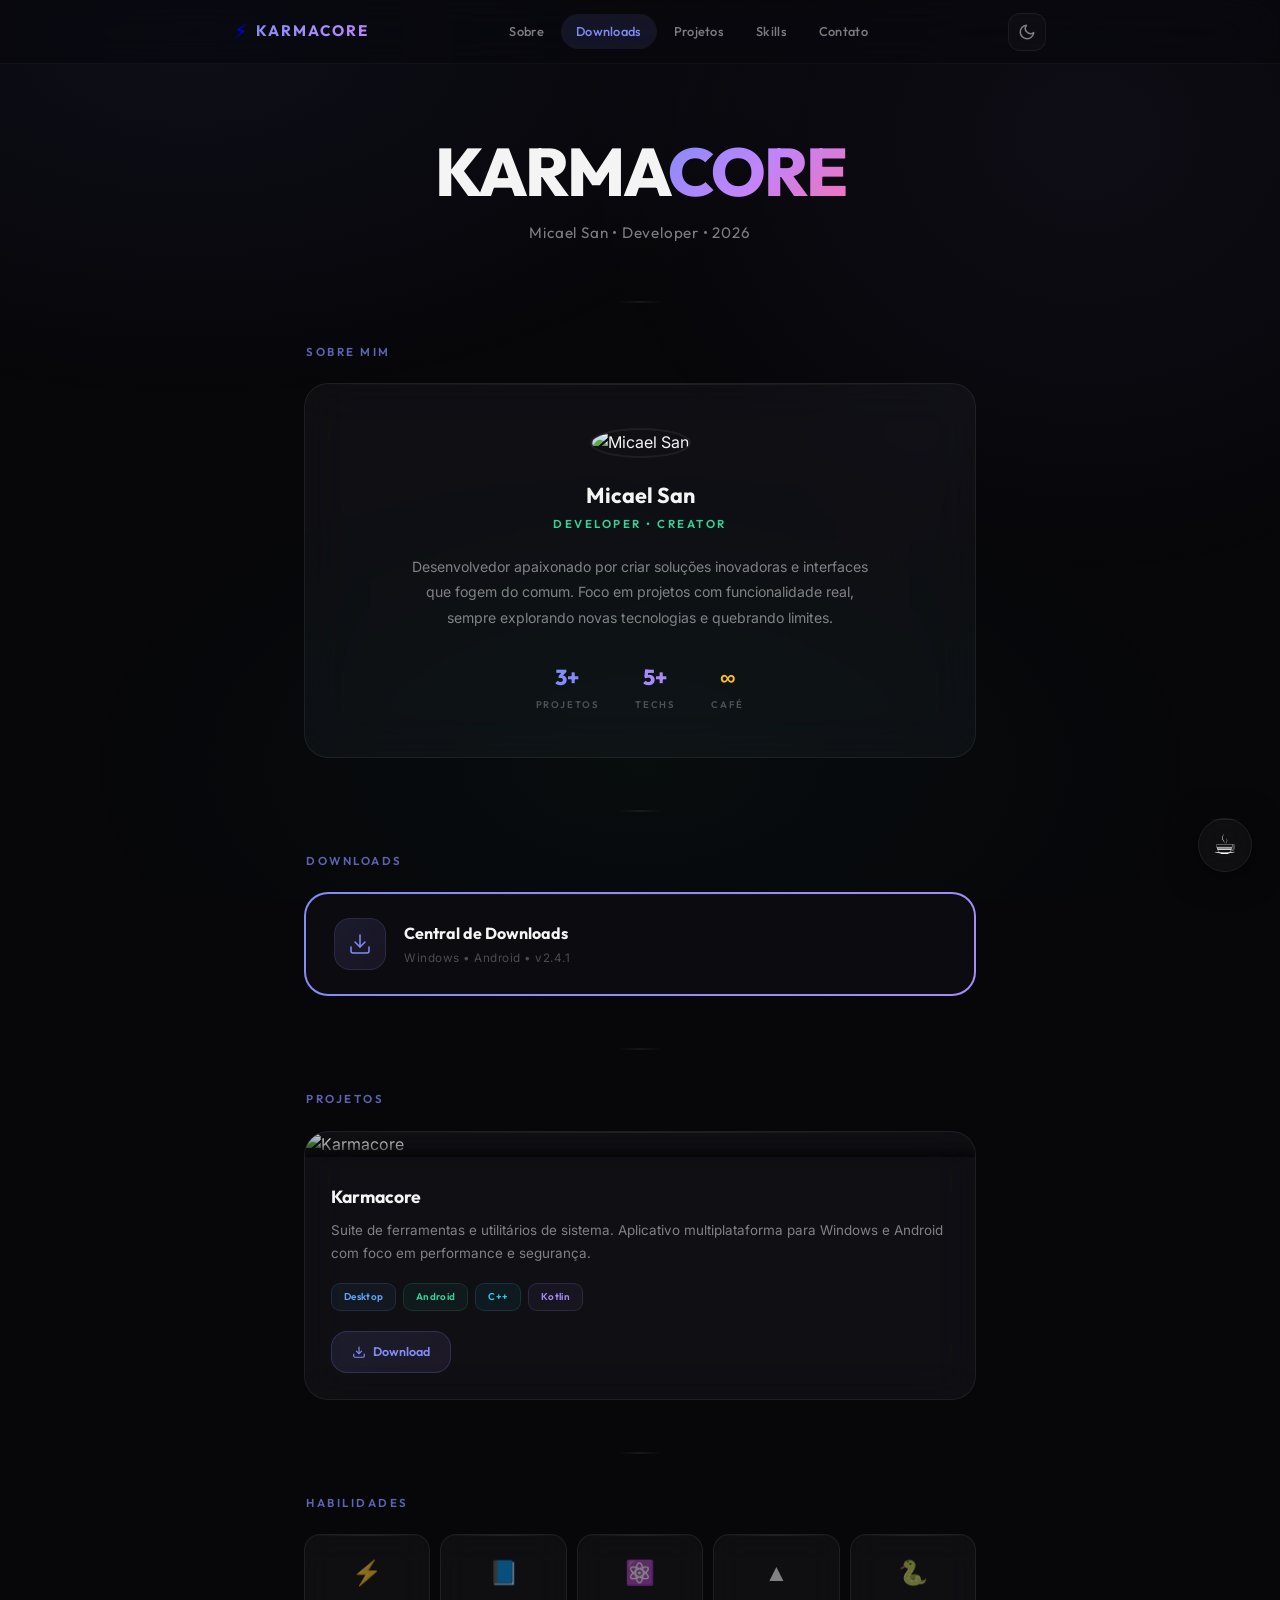
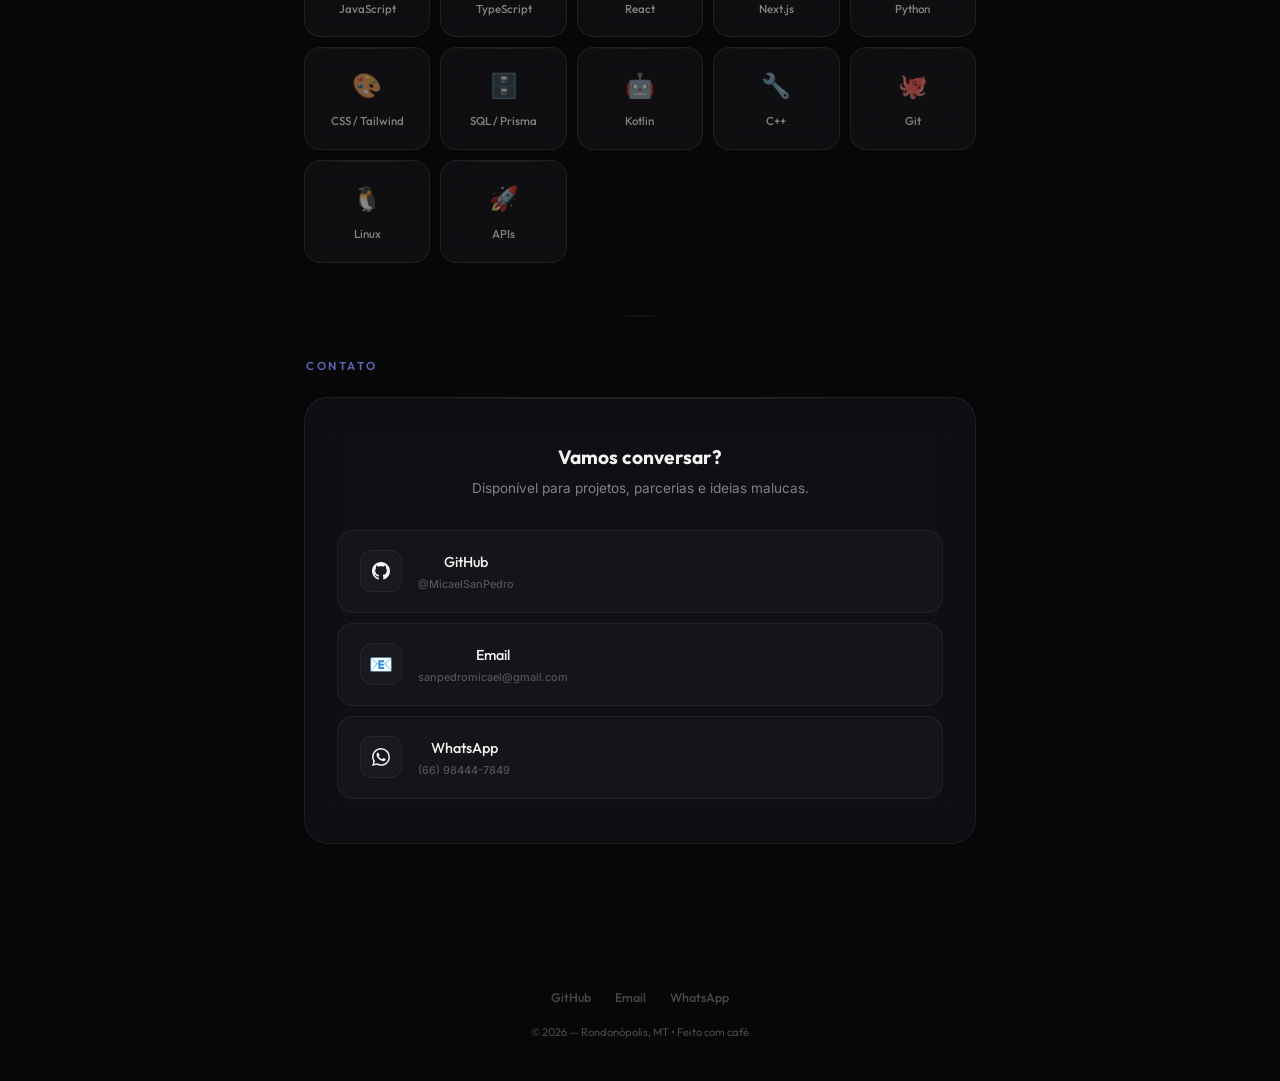
==== commit b2164ebc: "Visual redesign: liquid glass + Outfit font + colorful accents - Added Outfit font for headings (mod" ====
--- a/index.html
+++ b/index.html
@@ -13,7 +13,7 @@
     <link rel="icon" href="data:image/svg+xml,<svg xmlns='http://www.w3.org/2000/svg' viewBox='0 0 100 100'><text y='.9em' font-size='90'>⚡</text></svg>">
     <link rel="preconnect" href="https://fonts.googleapis.com">
     <link rel="preconnect" href="https://fonts.gstatic.com" crossorigin>
-    <link href="https://fonts.googleapis.com/css2?family=Inter:wght@400;500;600;700;800&display=swap" rel="stylesheet">
+    <link href="https://fonts.googleapis.com/css2?family=Inter:wght@400;500;600;700;800&family=Outfit:wght@400;500;600;700;800&display=swap" rel="stylesheet">
     <link rel="stylesheet" href="style.css">
 </head>
 <body>
--- a/style.css
+++ b/style.css
@@ -1,35 +1,38 @@
 /* ═══════════════════════════════════════════════════
-   KARMACORE | Micael San — Clean Glass
+   KARMACORE | Micael San — Liquid Glass
    ═══════════════════════════════════════════════════ */
 
 :root {
-    --accent: #6366f1;
-    --accent-soft: rgba(99, 102, 241, 0.12);
-    --accent-glow: rgba(99, 102, 241, 0.25);
-    --blue: #3b82f6;
-    --violet: #8b5cf6;
-    --emerald: #10b981;
-    --rose: #f43f5e;
-
-    --bg: #09090b;
-    --bg-subtle: #0f0f12;
-    --surface: rgba(255, 255, 255, 0.03);
-    --surface-hover: rgba(255, 255, 255, 0.05);
-    --surface-border: rgba(255, 255, 255, 0.06);
+    --accent: #818cf8;
+    --accent-soft: rgba(129, 140, 248, 0.1);
+    --accent-glow: rgba(129, 140, 248, 0.2);
+    --blue: #60a5fa;
+    --violet: #a78bfa;
+    --emerald: #34d399;
+    --rose: #fb7185;
+    --amber: #fbbf24;
+    --cyan: #22d3ee;
+
+    --bg: #07070a;
+    --bg-subtle: #0c0c10;
+    --surface: rgba(255, 255, 255, 0.025);
+    --surface-hover: rgba(255, 255, 255, 0.045);
+    --surface-border: rgba(255, 255, 255, 0.055);
     --surface-border-hover: rgba(255, 255, 255, 0.1);
-    --glass-bg: rgba(255, 255, 255, 0.04);
-    --glass-border: rgba(255, 255, 255, 0.07);
-    --glass-blur: 20px;
-
-    --text: #fafafa;
-    --text-secondary: rgba(250, 250, 250, 0.55);
-    --text-tertiary: rgba(250, 250, 250, 0.3);
+    --glass-bg: rgba(255, 255, 255, 0.035);
+    --glass-border: rgba(255, 255, 255, 0.065);
+    --glass-shine: rgba(255, 255, 255, 0.08);
+    --glass-blur: 24px;
+
+    --text: #f4f4f5;
+    --text-secondary: rgba(244, 244, 245, 0.5);
+    --text-tertiary: rgba(244, 244, 245, 0.28);
 
     --radius: 16px;
     --radius-lg: 24px;
     --radius-xl: 9999px;
-    --shadow: 0 4px 24px rgba(0, 0, 0, 0.4);
-    --shadow-lg: 0 12px 48px rgba(0, 0, 0, 0.5);
+    --shadow: 0 4px 32px rgba(0, 0, 0, 0.5);
+    --shadow-lg: 0 16px 64px rgba(0, 0, 0, 0.6);
 
     --ease: cubic-bezier(0.16, 1, 0.3, 1);
     --ease-spring: cubic-bezier(0.34, 1.56, 0.64, 1);
@@ -51,10 +54,10 @@
     line-height: 1.6;
     -webkit-font-smoothing: antialiased;
     -moz-osx-font-smoothing: grayscale;
-    transition: background 0.5s var(--ease), color 0.5s var(--ease);
-}
-
-/* ── Ambient gradient ── */
+    transition: background 0.6s var(--ease), color 0.6s var(--ease);
+}
+
+/* ── Ambient gradient mesh ── */
 body::before {
     content: "";
     position: fixed;
@@ -62,20 +65,22 @@
     pointer-events: none;
     z-index: 0;
     background:
-        radial-gradient(ellipse 60% 50% at 20% 10%, rgba(99, 102, 241, 0.07), transparent),
-        radial-gradient(ellipse 50% 60% at 80% 90%, rgba(139, 92, 246, 0.05), transparent);
+        radial-gradient(ellipse 50% 40% at 15% 5%, rgba(129, 140, 248, 0.06), transparent),
+        radial-gradient(ellipse 40% 50% at 85% 15%, rgba(167, 139, 250, 0.05), transparent),
+        radial-gradient(ellipse 45% 35% at 50% 85%, rgba(52, 211, 153, 0.03), transparent);
+    transition: background 0.6s var(--ease);
 }
 
 /* ═══════════════ NAVBAR ═══════════════ */
 #navbar {
     position: fixed;
     top: 0; left: 0; right: 0;
-    height: 60px;
+    height: 64px;
     z-index: 5000;
-    background: rgba(9, 9, 11, 0.7);
-    backdrop-filter: blur(20px) saturate(180%);
-    -webkit-backdrop-filter: blur(20px) saturate(180%);
-    border-bottom: 1px solid rgba(255, 255, 255, 0.04);
+    background: rgba(7, 7, 10, 0.6);
+    backdrop-filter: blur(24px) saturate(180%);
+    -webkit-backdrop-filter: blur(24px) saturate(180%);
+    border-bottom: 1px solid rgba(255, 255, 255, 0.035);
     transition: all 0.5s var(--ease);
 }
 .nav-inner {
@@ -92,19 +97,20 @@
 .nav-logo {
     display: flex;
     align-items: center;
-    gap: 8px;
+    gap: 9px;
     text-decoration: none;
     flex-shrink: 0;
 }
-.nav-logo-icon {
-    font-size: 1.2rem;
-}
+.nav-logo-icon { font-size: 1.2rem; }
 .nav-logo-text {
-    font-family: 'Inter', sans-serif;
-    font-size: 0.9rem;
+    font-family: 'Outfit', sans-serif;
+    font-size: 0.95rem;
     font-weight: 700;
-    letter-spacing: 1.5px;
-    color: var(--text);
+    letter-spacing: 2px;
+    background: linear-gradient(135deg, #818cf8, #a78bfa, #c084fc);
+    -webkit-background-clip: text;
+    background-clip: text;
+    color: transparent;
 }
 
 /* Nav links */
@@ -114,13 +120,14 @@
     gap: 2px;
 }
 .nav-link {
-    padding: 7px 14px;
+    padding: 7px 15px;
     border-radius: var(--radius-xl);
     text-decoration: none;
     color: var(--text-secondary);
+    font-family: 'Outfit', sans-serif;
     font-size: 0.8rem;
     font-weight: 500;
-    letter-spacing: 0.2px;
+    letter-spacing: 0.3px;
     transition: all 0.3s var(--ease);
 }
 .nav-link:hover {
@@ -141,13 +148,13 @@
 
 /* Theme toggle */
 .theme-toggle {
-    width: 36px; height: 36px;
+    width: 38px; height: 38px;
     display: flex;
     align-items: center;
     justify-content: center;
     background: var(--surface);
     border: 1px solid var(--surface-border);
-    border-radius: 10px;
+    border-radius: 12px;
     cursor: pointer;
     color: var(--text-secondary);
     transition: all 0.3s var(--ease);
@@ -155,9 +162,9 @@
     font-size: 0;
 }
 .theme-toggle:hover {
-    color: var(--text);
-    background: var(--surface-hover);
-    border-color: var(--surface-border-hover);
+    color: var(--amber);
+    background: rgba(251, 191, 36, 0.06);
+    border-color: rgba(251, 191, 36, 0.15);
 }
 .theme-toggle:active { transform: scale(0.92); }
 .theme-toggle svg { transition: all 0.3s var(--ease); pointer-events: none; }
@@ -168,11 +175,11 @@
     flex-direction: column;
     justify-content: center;
     gap: 5px;
-    width: 36px; height: 36px;
-    padding: 8px 6px;
+    width: 38px; height: 38px;
+    padding: 9px 7px;
     background: var(--surface);
     border: 1px solid var(--surface-border);
-    border-radius: 10px;
+    border-radius: 12px;
     cursor: pointer;
     transition: all 0.3s var(--ease);
 }
@@ -198,23 +205,24 @@
 .mobile-menu {
     display: none;
     position: fixed;
-    top: 60px; left: 0; right: 0;
+    top: 64px; left: 0; right: 0;
     z-index: 4999;
-    background: rgba(9, 9, 11, 0.9);
-    backdrop-filter: blur(30px) saturate(180%);
-    -webkit-backdrop-filter: blur(30px) saturate(180%);
-    border-bottom: 1px solid rgba(255,255,255,0.04);
-    padding: 8px 16px 16px;
+    background: rgba(7, 7, 10, 0.92);
+    backdrop-filter: blur(32px) saturate(180%);
+    -webkit-backdrop-filter: blur(32px) saturate(180%);
+    border-bottom: 1px solid rgba(255,255,255,0.035);
+    padding: 10px 16px 18px;
     flex-direction: column;
     gap: 2px;
 }
 .mobile-menu.open { display: flex; }
 .mm-link {
-    padding: 14px 16px;
-    border-radius: 12px;
+    padding: 14px 18px;
+    border-radius: 14px;
     text-decoration: none;
     color: var(--text-secondary);
-    font-size: 0.9rem;
+    font-family: 'Outfit', sans-serif;
+    font-size: 0.92rem;
     font-weight: 500;
     transition: all 0.3s var(--ease);
 }
@@ -228,7 +236,7 @@
     max-width: 720px;
     width: 100%;
     margin: 0 auto;
-    padding: 80px 24px 32px;
+    padding: 84px 24px 32px;
     position: relative;
     z-index: 10;
 }
@@ -236,99 +244,111 @@
 /* ═══════════════ HERO ═══════════════ */
 .hero {
     text-align: center;
-    padding: 48px 0 12px;
+    padding: 52px 0 16px;
 }
 .title {
-    font-family: 'Inter', sans-serif;
-    font-size: clamp(2.4rem, 10vw, 4rem);
+    font-family: 'Outfit', sans-serif;
+    font-size: clamp(2.6rem, 11vw, 4.2rem);
     font-weight: 800;
-    letter-spacing: -1.5px;
-    color: var(--text);
-    line-height: 1.1;
+    letter-spacing: -2px;
+    line-height: 1.05;
     cursor: default;
     transition: all 0.5s var(--ease);
 }
 .title-accent {
-    background: linear-gradient(135deg, var(--accent), var(--violet));
+    background: linear-gradient(135deg, #818cf8 0%, #c084fc 50%, #f472b6 100%);
     -webkit-background-clip: text;
     background-clip: text;
     color: transparent;
 }
 .subtitle {
-    font-size: 0.9rem;
+    font-family: 'Outfit', sans-serif;
+    font-size: 0.95rem;
     color: var(--text-secondary);
-    margin-top: 12px;
-    letter-spacing: 0.5px;
+    margin-top: 14px;
+    letter-spacing: 0.8px;
+    font-weight: 400;
 }
 
 /* ── Divider ── */
 .divider {
-    width: 40px;
+    width: 48px;
     height: 2px;
-    background: var(--surface-border);
+    background: linear-gradient(90deg, transparent, var(--glass-border), transparent);
     border-radius: 2px;
-    margin: 36px auto;
+    margin: 40px auto;
 }
 
 /* ═══════════════ SECTIONS ═══════════════ */
-.section { margin-bottom: 48px; }
+.section { margin-bottom: 52px; }
 .section-label {
-    font-size: 0.7rem;
+    font-family: 'Outfit', sans-serif;
+    font-size: 0.72rem;
     font-weight: 600;
-    letter-spacing: 2px;
+    letter-spacing: 2.5px;
     text-transform: uppercase;
     color: var(--accent);
-    opacity: 0.6;
-    margin-bottom: 20px;
+    opacity: 0.7;
+    margin-bottom: 22px;
     padding-left: 2px;
 }
 
 /* ═══════════════ ABOUT ═══════════════ */
 .about-card {
     background: var(--glass-bg);
-    backdrop-filter: blur(var(--glass-blur)) saturate(150%);
-    -webkit-backdrop-filter: blur(var(--glass-blur)) saturate(150%);
+    backdrop-filter: blur(var(--glass-blur)) saturate(160%);
+    -webkit-backdrop-filter: blur(var(--glass-blur)) saturate(160%);
     border: 1px solid var(--glass-border);
     border-radius: var(--radius-lg);
-    padding: 40px 32px;
+    padding: 44px 36px;
     text-align: center;
     transition: all 0.5s var(--ease);
     position: relative;
     overflow: hidden;
 }
+/* Glass shine effect */
+.about-card::before {
+    content: "";
+    position: absolute;
+    top: 0; left: 0; right: 0;
+    height: 1px;
+    background: linear-gradient(90deg, transparent, var(--glass-shine), transparent);
+}
 .about-card:hover {
     border-color: var(--surface-border-hover);
-    transform: translateY(-4px);
+    transform: translateY(-5px);
     box-shadow: var(--shadow-lg);
 }
 .about-avatar {
-    width: 88px; height: 88px;
+    width: 92px; height: 92px;
     border-radius: 50%;
     border: 2px solid var(--glass-border);
-    margin: 0 auto 18px;
+    margin: 0 auto 20px;
     object-fit: cover;
     position: relative; z-index: 1;
     transition: all 0.5s var(--ease);
 }
 .about-card:hover .about-avatar {
     border-color: var(--accent);
-    box-shadow: 0 0 0 4px var(--accent-soft);
-    transform: scale(1.04);
+    box-shadow: 0 0 0 4px var(--accent-soft), 0 0 24px var(--accent-glow);
+    transform: scale(1.05);
 }
 .about-name {
-    font-size: 1.3rem;
+    font-family: 'Outfit', sans-serif;
+    font-size: 1.35rem;
     font-weight: 700;
     color: var(--text);
-    margin-bottom: 2px;
+    margin-bottom: 3px;
     position: relative; z-index: 1;
 }
 .about-role {
-    font-size: 0.75rem;
+    font-family: 'Outfit', sans-serif;
+    font-size: 0.72rem;
     font-weight: 600;
-    color: var(--accent);
-    letter-spacing: 2px;
+    color: var(--emerald);
+    letter-spacing: 2.5px;
     text-transform: uppercase;
-    margin-bottom: 18px;
+    margin-bottom: 20px;
     position: relative; z-index: 1;
 }
 .about-bio {
@@ -342,23 +362,27 @@
 .about-stats {
     display: flex;
     justify-content: center;
-    gap: 32px;
-    margin-top: 28px;
+    gap: 36px;
+    margin-top: 30px;
     position: relative; z-index: 1;
 }
 .about-stat { text-align: center; }
 .about-stat-value {
-    font-size: 1.3rem;
-    font-weight: 700;
-    color: var(--accent);
-}
+    font-family: 'Outfit', sans-serif;
+    font-size: 1.35rem;
+    font-weight: 800;
+}
+.about-stat:nth-child(1) .about-stat-value { color: var(--accent); }
+.about-stat:nth-child(2) .about-stat-value { color: var(--violet); }
+.about-stat:nth-child(3) .about-stat-value { color: var(--amber); }
 .about-stat-label {
+    font-family: 'Outfit', sans-serif;
     font-size: 0.6rem;
     font-weight: 600;
     color: var(--text-tertiary);
-    letter-spacing: 1.5px;
+    letter-spacing: 1.8px;
     text-transform: uppercase;
-    margin-top: 2px;
+    margin-top: 3px;
 }
 
 /* ═══════════════ DOWNLOAD CARD ═══════════════ */
@@ -367,9 +391,9 @@
     position: relative;
     padding: 2px;
     border-radius: var(--radius-lg);
-    background: linear-gradient(135deg, var(--accent), var(--violet), var(--blue));
-    background-size: 200% 200%;
-    animation: dl-shift 6s ease infinite;
+    background: linear-gradient(135deg, #818cf8, #a78bfa, #c084fc, #818cf8);
+    background-size: 300% 300%;
+    animation: dl-shift 5s ease infinite;
     text-decoration: none;
     color: var(--text);
     transition: all 0.5s var(--ease);
@@ -379,15 +403,15 @@
     50% { background-position: 100% 50%; }
 }
 .dl-card:hover {
-    transform: translateY(-4px);
-    box-shadow: 0 8px 32px rgba(99, 102, 241, 0.2);
+    transform: translateY(-5px) scale(1.01);
+    box-shadow: 0 12px 40px rgba(129, 140, 248, 0.2), 0 0 60px rgba(167, 139, 250, 0.1);
 }
 .dl-card-glow {
     position: absolute;
-    inset: -2px;
+    inset: -4px;
     border-radius: var(--radius-lg);
-    background: linear-gradient(135deg, var(--accent-soft), transparent);
-    filter: blur(16px);
+    background: linear-gradient(135deg, rgba(129, 140, 248, 0.15), rgba(192, 132, 252, 0.1));
+    filter: blur(20px);
     pointer-events: none;
     opacity: 0;
     transition: opacity 0.5s var(--ease);
@@ -397,39 +421,50 @@
     display: flex;
     align-items: center;
     gap: 18px;
-    padding: 22px 26px;
+    padding: 24px 28px;
     background: var(--bg-subtle);
     border-radius: calc(var(--radius-lg) - 2px);
     position: relative;
     overflow: hidden;
 }
+/* Inner glass shine */
+.dl-card-body::before {
+    content: "";
+    position: absolute;
+    top: 0; left: 0; right: 0;
+    height: 1px;
+    background: linear-gradient(90deg, transparent, rgba(255,255,255,0.06), transparent);
+}
 .dl-card-icon {
-    width: 50px; height: 50px;
+    width: 52px; height: 52px;
     display: flex; align-items: center; justify-content: center;
-    border-radius: 14px;
-    background: var(--accent-soft);
+    border-radius: 16px;
+    background: linear-gradient(135deg, rgba(129, 140, 248, 0.12), rgba(192, 132, 252, 0.08));
+    border: 1px solid rgba(129, 140, 248, 0.15);
     color: var(--accent);
     flex-shrink: 0;
     transition: all 0.4s var(--ease);
 }
 .dl-card:hover .dl-card-icon {
-    background: rgba(99, 102, 241, 0.2);
-    transform: scale(1.05);
+    background: linear-gradient(135deg, rgba(129, 140, 248, 0.2), rgba(192, 132, 252, 0.15));
+    transform: scale(1.06);
+    box-shadow: 0 0 20px rgba(129, 140, 248, 0.15);
 }
 .dl-card-text { flex: 1; }
 .dl-card-title {
-    font-size: 0.95rem;
-    font-weight: 600;
+    font-family: 'Outfit', sans-serif;
+    font-size: 1rem;
+    font-weight: 700;
     color: var(--text);
-    margin-bottom: 2px;
+    margin-bottom: 3px;
 }
 .dl-card-sub {
-    font-size: 0.72rem;
+    font-size: 0.73rem;
     color: var(--text-tertiary);
-    letter-spacing: 0.3px;
+    letter-spacing: 0.5px;
 }
 .dl-card-go {
-    width: 36px; height: 36px;
+    width: 38px; height: 38px;
     display: flex; align-items: center; justify-content: center;
     border-radius: 50%;
     background: var(--surface);
@@ -437,7 +472,7 @@
     color: var(--accent);
     flex-shrink: 0;
     opacity: 0;
-    transform: translateX(-6px);
+    transform: translateX(-8px);
     transition: all 0.4s var(--ease);
 }
 .dl-card:hover .dl-card-go {
@@ -449,13 +484,13 @@
 .search-box { position: relative; margin-bottom: 24px; }
 #search {
     width: 100%;
-    padding: 14px 20px 14px 48px;
+    padding: 15px 20px 15px 50px;
     background: var(--glass-bg);
-    backdrop-filter: blur(16px);
-    -webkit-backdrop-filter: blur(16px);
+    backdrop-filter: blur(20px);
+    -webkit-backdrop-filter: blur(20px);
     border: 1px solid var(--glass-border);
     border-radius: var(--radius);
-    font-size: 0.9rem;
+    font-size: 0.88rem;
     font-family: 'Inter', system-ui, sans-serif;
     color: var(--text);
     transition: all 0.4s var(--ease);
@@ -464,7 +499,7 @@
 #search:focus {
     outline: none;
     border-color: var(--accent);
-    box-shadow: 0 0 0 3px var(--accent-soft);
+    box-shadow: 0 0 0 3px var(--accent-soft), 0 0 20px rgba(129, 140, 248, 0.08);
 }
 .search-icon {
     position: absolute;
@@ -477,34 +512,43 @@
 /* ═══════════════ FOLDER / ACCORDION ═══════════════ */
 .folder {
     background: var(--glass-bg);
-    backdrop-filter: blur(var(--glass-blur)) saturate(150%);
-    -webkit-backdrop-filter: blur(var(--glass-blur)) saturate(150%);
+    backdrop-filter: blur(var(--glass-blur)) saturate(160%);
+    -webkit-backdrop-filter: blur(var(--glass-blur)) saturate(160%);
     border: 1px solid var(--glass-border);
     border-radius: var(--radius-lg);
     margin-bottom: 12px;
     overflow: hidden;
     transition: all 0.4s var(--ease);
 }
+.folder::before {
+    content: "";
+    position: absolute;
+    top: 0; left: 0; right: 0;
+    height: 1px;
+    background: linear-gradient(90deg, transparent, var(--glass-shine), transparent);
+}
 .folder:hover { border-color: var(--surface-border-hover); }
 .folder-header {
-    padding: 18px 24px;
+    padding: 20px 26px;
     cursor: pointer;
     display: flex;
     align-items: center;
     justify-content: space-between;
-    font-size: 0.85rem;
+    font-family: 'Outfit', sans-serif;
+    font-size: 0.82rem;
     font-weight: 600;
     letter-spacing: 0.5px;
     user-select: none;
     transition: background 0.3s var(--ease);
+    position: relative;
 }
 .folder-header:hover { background: var(--surface-hover); }
 .folder-header .toggle-icon {
     font-size: 1.2rem;
     color: var(--text-tertiary);
-    width: 28px; height: 28px;
+    width: 30px; height: 30px;
     display: flex; align-items: center; justify-content: center;
-    border-radius: 8px;
+    border-radius: 9px;
     background: var(--surface);
     transition: all 0.4s var(--ease);
 }
@@ -517,11 +561,11 @@
     max-height: 0;
     overflow: hidden;
     transition: max-height 0.5s var(--ease), padding 0.4s var(--ease);
-    padding: 0 24px;
+    padding: 0 26px;
 }
 .content.open {
     max-height: 600px;
-    padding-bottom: 20px;
+    padding-bottom: 22px;
 }
 
 /* Download button */
@@ -530,7 +574,7 @@
     align-items: center;
     gap: 14px;
     width: 100%;
-    padding: 16px 20px;
+    padding: 17px 22px;
     margin: 6px 0;
     background: var(--surface);
     border: 1px solid var(--surface-border);
@@ -538,16 +582,17 @@
     color: var(--text);
     text-decoration: none;
     font-weight: 500;
-    font-size: 0.9rem;
+    font-size: 0.88rem;
     transition: all 0.3s var(--ease);
 }
 .download-btn:hover {
     background: var(--surface-hover);
-    border-color: var(--surface-border-hover);
-    transform: translateX(4px);
+    border-color: var(--accent);
+    transform: translateX(5px);
+    box-shadow: 0 0 0 2px var(--accent-soft);
 }
 .download-btn .dl-icon { font-size: 1.3rem; flex-shrink: 0; }
-.download-btn .dl-info { font-size: 0.7rem; color: var(--text-tertiary); margin-top: 2px; }
+.download-btn .dl-info { font-size: 0.68rem; color: var(--text-tertiary); margin-top: 2px; }
 
 #no-results {
     display: none;
@@ -565,87 +610,105 @@
 }
 .project-card {
     background: var(--glass-bg);
-    backdrop-filter: blur(var(--glass-blur)) saturate(150%);
-    -webkit-backdrop-filter: blur(var(--glass-blur)) saturate(150%);
+    backdrop-filter: blur(var(--glass-blur)) saturate(160%);
+    -webkit-backdrop-filter: blur(var(--glass-blur)) saturate(160%);
     border: 1px solid var(--glass-border);
     border-radius: var(--radius-lg);
     overflow: hidden;
     transition: all 0.5s var(--ease);
+    position: relative;
+}
+.project-card::before {
+    content: "";
+    position: absolute;
+    top: 0; left: 0; right: 0;
+    height: 1px;
+    background: linear-gradient(90deg, transparent, var(--glass-shine), transparent);
+    z-index: 2;
 }
 .project-card:hover {
-    transform: translateY(-4px);
+    transform: translateY(-5px);
     border-color: var(--surface-border-hover);
     box-shadow: var(--shadow-lg);
 }
 .project-img-wrapper { position: relative; overflow: hidden; }
 .project-img {
-    width: 100%; height: 170px;
+    width: 100%; height: 180px;
     object-fit: cover;
-    filter: brightness(0.85);
+    filter: brightness(0.8) saturate(1.1);
     transition: all 0.6s var(--ease);
 }
 .project-card:hover .project-img {
-    filter: brightness(1);
-    transform: scale(1.04);
+    filter: brightness(0.95) saturate(1.2);
+    transform: scale(1.05);
 }
 .project-img-overlay {
     position: absolute; inset: 0;
-    background: linear-gradient(to top, var(--bg) 0%, transparent 60%);
+    background: linear-gradient(to top, var(--bg) 0%, rgba(7,7,10,0.3) 40%, transparent 70%);
     pointer-events: none;
 }
-.project-body { padding: 24px; }
+.project-body { padding: 26px; }
 .project-title {
-    font-size: 1rem;
+    font-family: 'Outfit', sans-serif;
+    font-size: 1.1rem;
     font-weight: 700;
-    margin-bottom: 6px;
+    margin-bottom: 8px;
     color: var(--text);
 }
 .project-desc {
     font-size: 0.84rem;
     color: var(--text-secondary);
-    line-height: 1.65;
-    margin-bottom: 16px;
+    line-height: 1.7;
+    margin-bottom: 18px;
 }
 .project-tags {
     display: flex;
-    gap: 6px;
+    gap: 7px;
     flex-wrap: wrap;
-    margin-bottom: 18px;
+    margin-bottom: 20px;
 }
 .project-tag {
+    font-family: 'Outfit', sans-serif;
     font-size: 0.62rem;
     font-weight: 600;
-    padding: 4px 10px;
+    padding: 5px 12px;
     background: var(--surface);
     border: 1px solid var(--surface-border);
-    border-radius: 8px;
+    border-radius: 9px;
     color: var(--text-secondary);
     letter-spacing: 0.3px;
-}
+    transition: all 0.3s var(--ease);
+}
+.project-tag:nth-child(1) { color: var(--blue); border-color: rgba(96, 165, 250, 0.15); background: rgba(96, 165, 250, 0.05); }
+.project-tag:nth-child(2) { color: var(--emerald); border-color: rgba(52, 211, 153, 0.15); background: rgba(52, 211, 153, 0.05); }
+.project-tag:nth-child(3) { color: var(--cyan); border-color: rgba(34, 211, 238, 0.15); background: rgba(34, 211, 238, 0.05); }
+.project-tag:nth-child(4) { color: var(--violet); border-color: rgba(167, 139, 250, 0.15); background: rgba(167, 139, 250, 0.05); }
 .project-links {
     display: flex;
-    gap: 8px;
+    gap: 10px;
     flex-wrap: wrap;
 }
 .project-link {
     display: inline-flex;
     align-items: center;
-    gap: 6px;
-    padding: 9px 18px;
+    gap: 7px;
+    padding: 10px 20px;
     border-radius: var(--radius);
     text-decoration: none;
+    font-family: 'Outfit', sans-serif;
     font-size: 0.78rem;
     font-weight: 600;
     transition: all 0.3s var(--ease);
 }
 .project-link--primary {
-    background: var(--accent-soft);
-    border: 1px solid rgba(99, 102, 241, 0.2);
+    background: linear-gradient(135deg, rgba(129, 140, 248, 0.1), rgba(192, 132, 252, 0.08));
+    border: 1px solid rgba(129, 140, 248, 0.2);
     color: var(--accent);
 }
 .project-link--primary:hover {
-    background: rgba(99, 102, 241, 0.2);
+    background: linear-gradient(135deg, rgba(129, 140, 248, 0.18), rgba(192, 132, 252, 0.14));
     transform: translateY(-2px);
+    box-shadow: 0 4px 16px rgba(129, 140, 248, 0.12);
 }
 
 /* ═══════════════ SKILLS ═══════════════ */
@@ -656,51 +719,80 @@
 }
 .skill-tag {
     background: var(--glass-bg);
-    backdrop-filter: blur(12px);
-    -webkit-backdrop-filter: blur(12px);
+    backdrop-filter: blur(16px);
+    -webkit-backdrop-filter: blur(16px);
     border: 1px solid var(--glass-border);
     border-radius: var(--radius);
-    padding: 16px 10px;
+    padding: 18px 10px;
     text-align: center;
+    font-family: 'Outfit', sans-serif;
     font-size: 0.72rem;
     font-weight: 500;
     color: var(--text-secondary);
-    transition: all 0.3s var(--ease);
-}
+    transition: all 0.4s var(--ease);
+    position: relative;
+    overflow: hidden;
+}
+.skill-tag::before {
+    content: "";
+    position: absolute;
+    top: 0; left: 0; right: 0;
+    height: 1px;
+    background: linear-gradient(90deg, transparent, var(--glass-shine), transparent);
+}
+.skill-tag:nth-child(1):hover { border-color: #fbbf24; color: #fbbf24; box-shadow: 0 4px 20px rgba(251, 191, 36, 0.08); }
+.skill-tag:nth-child(2):hover { border-color: #3b82f6; color: #3b82f6; box-shadow: 0 4px 20px rgba(59, 130, 246, 0.08); }
+.skill-tag:nth-child(3):hover { border-color: #22d3ee; color: #22d3ee; box-shadow: 0 4px 20px rgba(34, 211, 238, 0.08); }
+.skill-tag:nth-child(4):hover { border-color: var(--text); color: var(--text); box-shadow: 0 4px 20px rgba(255,255,255,0.04); }
+.skill-tag:nth-child(5):hover { border-color: #34d399; color: #34d399; box-shadow: 0 4px 20px rgba(52, 211, 153, 0.08); }
+.skill-tag:nth-child(6):hover { border-color: #f472b6; color: #f472b6; box-shadow: 0 4px 20px rgba(244, 114, 182, 0.08); }
+.skill-tag:nth-child(7):hover { border-color: #60a5fa; color: #60a5fa; box-shadow: 0 4px 20px rgba(96, 165, 250, 0.08); }
+.skill-tag:nth-child(8):hover { border-color: #a78bfa; color: #a78bfa; box-shadow: 0 4px 20px rgba(167, 139, 250, 0.08); }
+.skill-tag:nth-child(9):hover { border-color: #818cf8; color: #818cf8; box-shadow: 0 4px 20px rgba(129, 140, 248, 0.08); }
+.skill-tag:nth-child(10):hover { border-color: #fb923c; color: #fb923c; box-shadow: 0 4px 20px rgba(251, 146, 60, 0.08); }
+.skill-tag:nth-child(11):hover { border-color: #fbbf24; color: #fbbf24; box-shadow: 0 4px 20px rgba(251, 191, 36, 0.08); }
+.skill-tag:nth-child(12):hover { border-color: #34d399; color: #34d399; box-shadow: 0 4px 20px rgba(52, 211, 153, 0.08); }
 .skill-tag:hover {
     background: var(--surface-hover);
-    border-color: var(--accent);
-    color: var(--accent);
-    transform: translateY(-3px);
-    box-shadow: 0 4px 16px rgba(99, 102, 241, 0.1);
-}
-.skill-icon { font-size: 1.4rem; display: block; margin-bottom: 8px; }
+    transform: translateY(-4px);
+}
+.skill-icon { font-size: 1.5rem; display: block; margin-bottom: 8px; }
 
 /* ═══════════════ CONTACT ═══════════════ */
 .contact-card {
     background: var(--glass-bg);
-    backdrop-filter: blur(var(--glass-blur)) saturate(150%);
-    -webkit-backdrop-filter: blur(var(--glass-blur)) saturate(150%);
+    backdrop-filter: blur(var(--glass-blur)) saturate(160%);
+    -webkit-backdrop-filter: blur(var(--glass-blur)) saturate(160%);
     border: 1px solid var(--glass-border);
     border-radius: var(--radius-lg);
-    padding: 40px 28px;
+    padding: 44px 32px;
     text-align: center;
     transition: all 0.5s var(--ease);
+    position: relative;
+    overflow: hidden;
+}
+.contact-card::before {
+    content: "";
+    position: absolute;
+    top: 0; left: 0; right: 0;
+    height: 1px;
+    background: linear-gradient(90deg, transparent, var(--glass-shine), transparent);
 }
 .contact-card:hover {
     border-color: var(--surface-border-hover);
     box-shadow: var(--shadow-lg);
 }
 .contact-card h3 {
-    font-size: 1.15rem;
+    font-family: 'Outfit', sans-serif;
+    font-size: 1.2rem;
     font-weight: 700;
-    margin-bottom: 4px;
+    margin-bottom: 5px;
     color: var(--text);
 }
 .contact-card > p {
     color: var(--text-secondary);
     font-size: 0.85rem;
-    margin-bottom: 28px;
+    margin-bottom: 30px;
 }
 .contact-links {
     display: flex;
@@ -710,8 +802,8 @@
 .contact-link {
     display: flex;
     align-items: center;
-    gap: 14px;
-    padding: 16px 20px;
+    gap: 16px;
+    padding: 18px 22px;
     background: var(--surface);
     border: 1px solid var(--surface-border);
     border-radius: var(--radius);
@@ -720,105 +812,131 @@
     font-weight: 500;
     transition: all 0.3s var(--ease);
 }
+.contact-link:nth-child(1):hover {
+    border-color: var(--text-secondary);
+    box-shadow: 0 0 0 3px rgba(244, 244, 245, 0.05);
+}
+.contact-link:nth-child(2):hover {
+    border-color: var(--accent);
+    box-shadow: 0 0 0 3px var(--accent-soft);
+}
+.contact-link:nth-child(3):hover {
+    border-color: var(--emerald);
+    box-shadow: 0 0 0 3px rgba(52, 211, 153, 0.08);
+}
 .contact-link:hover {
     background: var(--surface-hover);
-    border-color: var(--accent);
-    transform: translateX(4px);
-    box-shadow: 0 0 0 3px var(--accent-soft);
+    transform: translateX(5px);
 }
 .contact-icon {
     font-size: 1.2rem;
-    width: 40px; height: 40px;
+    width: 42px; height: 42px;
+    display: flex; align-items: center; justify-content: center;
+    border-radius: 12px;
+    background: var(--surface);
+    border: 1px solid var(--surface-border);
+    flex-shrink: 0;
+}
+.contact-label { font-family: 'Outfit', sans-serif; font-size: 0.9rem; }
+.contact-sublabel {
+    font-size: 0.68rem;
+    color: var(--text-tertiary);
+    display: block;
+    margin-top: 2px;
+}
+.contact-arrow {
+    margin-left: auto;
+    opacity: 0;
+    transform: translateX(-8px);
+    transition: all 0.3s var(--ease);
+    color: var(--accent);
+}
+.contact-link:hover .contact-arrow {
+    opacity: 1;
+    transform: translateX(0);
+}
+
+/* ═══════════════ MODAL ═══════════════ */
+#modal {
+    position: fixed;
+    inset: 0;
+    background: rgba(0, 0, 0, 0.65);
+    backdrop-filter: blur(14px);
+    display: none;
+    align-items: center;
+    justify-content: center;
+    z-index: 10000;
+}
+.modal-content {
+    position: relative;
+    background: rgba(12, 12, 16, 0.95);
+    backdrop-filter: blur(48px) saturate(180%);
+    -webkit-backdrop-filter: blur(48px) saturate(180%);
+    border: 1px solid var(--glass-border);
+    border-radius: var(--radius-lg);
+    padding: 44px 36px;
+    max-width: 400px;
+    width: 92%;
+    text-align: center;
+    box-shadow: var(--shadow-lg), 0 0 80px rgba(129, 140, 248, 0.06);
+    transform: scale(0.95) translateY(12px);
+    opacity: 0;
+    transition: all 0.4s var(--ease);
+}
+.modal-content::before {
+    content: "";
+    position: absolute;
+    top: 0; left: 0; right: 0;
+    height: 1px;
+    background: linear-gradient(90deg, transparent, var(--glass-shine), transparent);
+}
+.modal-content.show {
+    transform: scale(1) translateY(0);
+    opacity: 1;
+}
+.modal-close {
+    position: absolute;
+    top: 16px; right: 20px;
+    font-size: 18px;
+    color: var(--text-tertiary);
+    cursor: pointer;
+    transition: all 0.3s var(--ease);
+    width: 34px; height: 34px;
     display: flex; align-items: center; justify-content: center;
     border-radius: 10px;
     background: var(--surface);
     border: 1px solid var(--surface-border);
-    flex-shrink: 0;
-}
-.contact-label { font-size: 0.88rem; }
-.contact-sublabel {
-    font-size: 0.68rem;
-    color: var(--text-tertiary);
-    display: block;
-    margin-top: 1px;
-}
-.contact-arrow {
-    margin-left: auto;
-    opacity: 0;
-    transform: translateX(-6px);
-    transition: all 0.3s var(--ease);
-    color: var(--accent);
-}
-.contact-link:hover .contact-arrow {
-    opacity: 1;
-    transform: translateX(0);
-}
-
-/* ═══════════════ MODAL ═══════════════ */
-#modal {
-    position: fixed;
-    inset: 0;
-    background: rgba(0, 0, 0, 0.6);
-    backdrop-filter: blur(12px);
-    display: none;
-    align-items: center;
-    justify-content: center;
-    z-index: 10000;
-}
-.modal-content {
-    position: relative;
-    background: var(--bg-subtle);
-    backdrop-filter: blur(40px) saturate(180%);
-    -webkit-backdrop-filter: blur(40px) saturate(180%);
-    border: 1px solid var(--glass-border);
-    border-radius: var(--radius-lg);
-    padding: 40px 32px;
-    max-width: 380px;
-    width: 92%;
-    text-align: center;
-    box-shadow: var(--shadow-lg);
-    transform: scale(0.95) translateY(10px);
-    opacity: 0;
-    transition: all 0.4s var(--ease);
-}
-.modal-content.show {
-    transform: scale(1) translateY(0);
-    opacity: 1;
-}
-.modal-close {
-    position: absolute;
-    top: 14px; right: 18px;
-    font-size: 18px;
-    color: var(--text-tertiary);
-    cursor: pointer;
-    transition: all 0.3s var(--ease);
-    width: 32px; height: 32px;
-    display: flex; align-items: center; justify-content: center;
-    border-radius: 8px;
-    background: var(--surface);
 }
 .modal-close:hover {
     color: var(--rose);
-    background: rgba(244, 63, 94, 0.1);
+    background: rgba(251, 113, 133, 0.1);
+    border-color: rgba(251, 113, 133, 0.2);
 }
 .modal-title {
-    font-size: 1.5rem;
+    font-family: 'Outfit', sans-serif;
+    font-size: 1.6rem;
     font-weight: 800;
-    margin-bottom: 6px;
-    background: linear-gradient(135deg, var(--accent), var(--violet));
+    margin-bottom: 8px;
+    background: linear-gradient(135deg, #818cf8, #c084fc, #f472b6);
     -webkit-background-clip: text; background-clip: text; color: transparent;
-}
-.modal-subtitle { color: var(--text-secondary); margin-bottom: 24px; font-size: 0.85rem; }
+    letter-spacing: -0.5px;
+}
+.modal-subtitle {
+    font-family: 'Outfit', sans-serif;
+    color: var(--text-secondary);
+    margin-bottom: 28px;
+    font-size: 0.85rem;
+}
 .pix-box {
     background: var(--surface);
-    padding: 16px;
+    padding: 18px;
     border-radius: var(--radius);
     font-family: 'SF Mono', 'Roboto Mono', monospace;
-    font-size: 0.78rem;
+    font-size: 0.76rem;
     display: flex;
     justify-content: space-between;
     align-items: center;
-    margin-bottom: 16px;
+    margin-bottom: 18px;
     border: 1px solid var(--surface-border);
     color: var(--text-secondary);
     word-break: break-all;
@@ -827,23 +945,23 @@
 #pix-key { flex: 1; line-height: 1.5; }
 #copy-btn {
     background: var(--accent-soft);
-    border: 1px solid rgba(99, 102, 241, 0.2);
+    border: 1px solid rgba(129, 140, 248, 0.2);
     color: var(--accent);
     cursor: pointer;
     transition: all 0.3s var(--ease);
     flex-shrink: 0;
-    width: 42px; height: 42px;
+    width: 44px; height: 44px;
     display: flex; align-items: center; justify-content: center;
-    border-radius: 10px;
+    border-radius: 12px;
 }
 #copy-btn:hover {
-    background: rgba(99, 102, 241, 0.2);
+    background: rgba(129, 140, 248, 0.18);
     transform: scale(1.08);
 }
 .pix-hint {
     cursor: pointer;
     color: var(--text-tertiary);
-    font-size: 0.75rem;
+    font-size: 0.74rem;
     transition: color 0.3s var(--ease);
 }
 .pix-hint:hover { color: var(--accent); }
@@ -852,102 +970,118 @@
 .coffee {
     position: fixed;
     bottom: 28px; right: 28px;
-    width: 52px; height: 52px;
+    width: 54px; height: 54px;
     background: var(--glass-bg);
-    backdrop-filter: blur(16px);
-    -webkit-backdrop-filter: blur(16px);
+    backdrop-filter: blur(20px);
+    -webkit-backdrop-filter: blur(20px);
     border: 1px solid var(--glass-border);
     border-radius: 50%;
     display: grid;
     place-items: center;
-    font-size: 1.6rem;
+    font-size: 1.7rem;
     box-shadow: var(--shadow);
     cursor: pointer;
     transition: all 0.4s var(--ease);
     z-index: 1000;
 }
+.coffee::before {
+    content: "";
+    position: absolute;
+    top: 0; left: 20%; right: 20%;
+    height: 1px;
+    background: var(--glass-shine);
+    border-radius: 50%;
+}
 .coffee:hover {
-    transform: scale(1.1);
-    border-color: var(--accent);
-    box-shadow: 0 0 24px var(--accent-soft);
+    transform: scale(1.12);
+    border-color: rgba(251, 191, 36, 0.3);
+    box-shadow: 0 0 30px rgba(251, 191, 36, 0.1), var(--shadow);
 }
 
 /* ═══════════════ FOOTER ═══════════════ */
 footer {
     text-align: center;
-    padding: 56px 0 36px;
+    padding: 60px 0 40px;
     position: relative;
     z-index: 10;
 }
 .footer-links {
     display: flex;
     justify-content: center;
-    gap: 20px;
-    margin-bottom: 14px;
+    gap: 24px;
+    margin-bottom: 16px;
 }
 .footer-link {
+    font-family: 'Outfit', sans-serif;
     color: var(--text-tertiary);
     text-decoration: none;
     font-size: 0.78rem;
+    font-weight: 500;
     transition: color 0.3s var(--ease);
 }
 .footer-link:hover { color: var(--accent); }
-.footer-copy { color: var(--text-tertiary); font-size: 0.7rem; }
+.footer-copy {
+    font-family: 'Outfit', sans-serif;
+    color: var(--text-tertiary);
+    font-size: 0.7rem;
+}
 
 /* ═══════════════ SCROLLBAR ═══════════════ */
-::-webkit-scrollbar { width: 5px; }
+::-webkit-scrollbar { width: 6px; }
 ::-webkit-scrollbar-track { background: transparent; }
-::-webkit-scrollbar-thumb { background: rgba(255,255,255,0.06); border-radius: 3px; }
-::-webkit-scrollbar-thumb:hover { background: rgba(255,255,255,0.12); }
+::-webkit-scrollbar-thumb { background: rgba(255,255,255,0.05); border-radius: 4px; }
+::-webkit-scrollbar-thumb:hover { background: rgba(255,255,255,0.1); }
 
 /* ═══════════════ LIGHT MODE ═══════════════ */
 html.light {
-    --bg: #f8f9fb;
+    --bg: #f5f6f8;
     --bg-subtle: #ffffff;
-    --surface: rgba(0, 0, 0, 0.03);
-    --surface-hover: rgba(0, 0, 0, 0.05);
+    --surface: rgba(0, 0, 0, 0.025);
+    --surface-hover: rgba(0, 0, 0, 0.045);
     --surface-border: rgba(0, 0, 0, 0.06);
     --surface-border-hover: rgba(0, 0, 0, 0.1);
-    --glass-bg: rgba(255, 255, 255, 0.6);
+    --glass-bg: rgba(255, 255, 255, 0.55);
     --glass-border: rgba(0, 0, 0, 0.06);
-    --text: #09090b;
-    --text-secondary: rgba(9, 9, 11, 0.5);
-    --text-tertiary: rgba(9, 9, 11, 0.3);
+    --glass-shine: rgba(255, 255, 255, 0.7);
+    --text: #111113;
+    --text-secondary: rgba(17, 17, 19, 0.5);
+    --text-tertiary: rgba(17, 17, 19, 0.3);
     --accent: #6366f1;
-    --accent-soft: rgba(99, 102, 241, 0.08);
-    --accent-glow: rgba(99, 102, 241, 0.15);
-    --shadow: 0 2px 16px rgba(0, 0, 0, 0.04);
-    --shadow-lg: 0 8px 32px rgba(0, 0, 0, 0.06);
+    --accent-soft: rgba(99, 102, 241, 0.07);
+    --accent-glow: rgba(99, 102, 241, 0.12);
+    --shadow: 0 2px 20px rgba(0, 0, 0, 0.04);
+    --shadow-lg: 0 8px 40px rgba(0, 0, 0, 0.06);
 }
 
 html.light body::before {
     background:
-        radial-gradient(ellipse 60% 50% at 20% 10%, rgba(99, 102, 241, 0.04), transparent),
-        radial-gradient(ellipse 50% 60% at 80% 90%, rgba(139, 92, 246, 0.03), transparent);
+        radial-gradient(ellipse 50% 40% at 15% 5%, rgba(99, 102, 241, 0.035), transparent),
+        radial-gradient(ellipse 40% 50% at 85% 15%, rgba(168, 85, 247, 0.025), transparent),
+        radial-gradient(ellipse 45% 35% at 50% 85%, rgba(16, 185, 129, 0.02), transparent);
 }
 html.light #navbar {
-    background: rgba(248, 249, 251, 0.75);
+    background: rgba(245, 246, 248, 0.75);
     border-bottom-color: rgba(0, 0, 0, 0.04);
 }
 html.light .mobile-menu {
-    background: rgba(248, 249, 251, 0.92);
+    background: rgba(245, 246, 248, 0.94);
     border-bottom-color: rgba(0, 0, 0, 0.04);
 }
 html.light .dl-card-body {
     background: #ffffff;
 }
 html.light .modal-content {
-    background: rgba(255, 255, 255, 0.85);
+    background: rgba(255, 255, 255, 0.88);
 }
 html.light .about-card:hover .about-avatar {
-    box-shadow: 0 0 0 4px rgba(99, 102, 241, 0.08);
+    box-shadow: 0 0 0 4px rgba(99, 102, 241, 0.07), 0 0 20px rgba(99, 102, 241, 0.08);
 }
 html.light .coffee {
     background: rgba(255, 255, 255, 0.7);
-    box-shadow: 0 2px 12px rgba(0, 0, 0, 0.06);
-}
-html.light ::-webkit-scrollbar-thumb { background: rgba(0, 0, 0, 0.08); }
-html.light ::-webkit-scrollbar-thumb:hover { background: rgba(0, 0, 0, 0.15); }
+    box-shadow: 0 2px 16px rgba(0, 0, 0, 0.05);
+}
+html.light ::-webkit-scrollbar-thumb { background: rgba(0, 0, 0, 0.07); }
+html.light ::-webkit-scrollbar-thumb:hover { background: rgba(0, 0, 0, 0.14); }
 
 /* ═══════════════ RESPONSIVE ═══════════════ */
 @media (max-width: 700px) {
@@ -957,20 +1091,21 @@
     .mobile-menu.open { display: flex; }
 }
 @media (max-width: 480px) {
-    .container { padding: 72px 16px 24px; }
-    .hero { padding: 32px 0 8px; }
-    .about-card { padding: 28px 20px; }
-    .about-stats { gap: 20px; }
-    .folder-header { padding: 16px 18px; }
-    .download-btn { padding: 14px 16px; }
+    .container { padding: 76px 16px 24px; }
+    .hero { padding: 36px 0 10px; }
+    .about-card { padding: 32px 22px; }
+    .about-stats { gap: 22px; }
+    .folder-header { padding: 18px 20px; }
+    .download-btn { padding: 15px 18px; }
     .skills-grid { grid-template-columns: repeat(3, 1fr); gap: 8px; }
-    .skill-tag { padding: 12px 8px; font-size: 0.68rem; }
-    .skill-icon { font-size: 1.1rem; }
-    .project-img { height: 130px; }
-    .project-body { padding: 18px; }
+    .skill-tag { padding: 14px 8px; font-size: 0.66rem; }
+    .skill-icon { font-size: 1.2rem; }
+    .project-img { height: 140px; }
+    .project-body { padding: 20px; }
     .project-links { flex-direction: column; }
     .project-link { justify-content: center; }
-    .contact-card { padding: 28px 20px; }
-    .contact-link { padding: 14px 16px; }
-    .coffee { width: 46px; height: 46px; bottom: 20px; right: 20px; font-size: 1.4rem; }
-}
+    .contact-card { padding: 32px 22px; }
+    .contact-link { padding: 15px 18px; }
+    .coffee { width: 48px; height: 48px; bottom: 22px; right: 22px; font-size: 1.4rem; }
+    .dl-card-body { padding: 20px 22px; }
+}
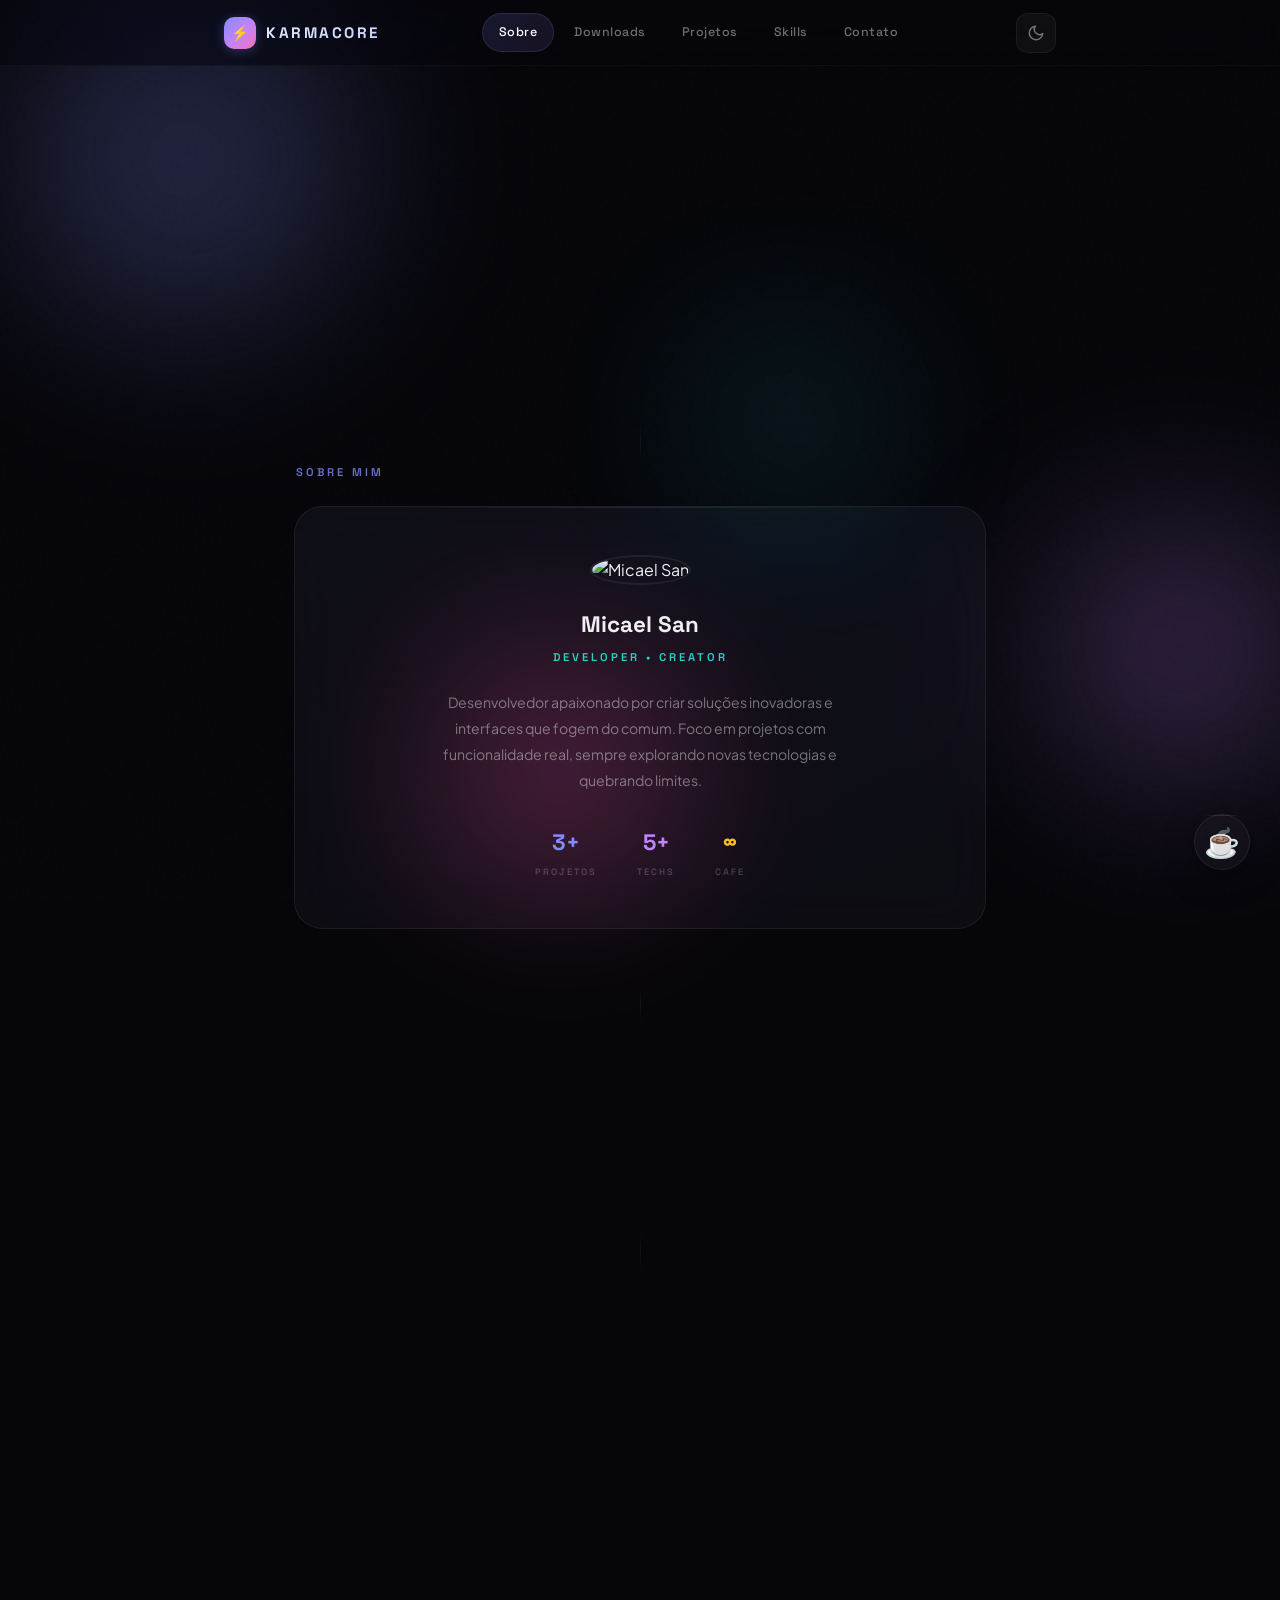
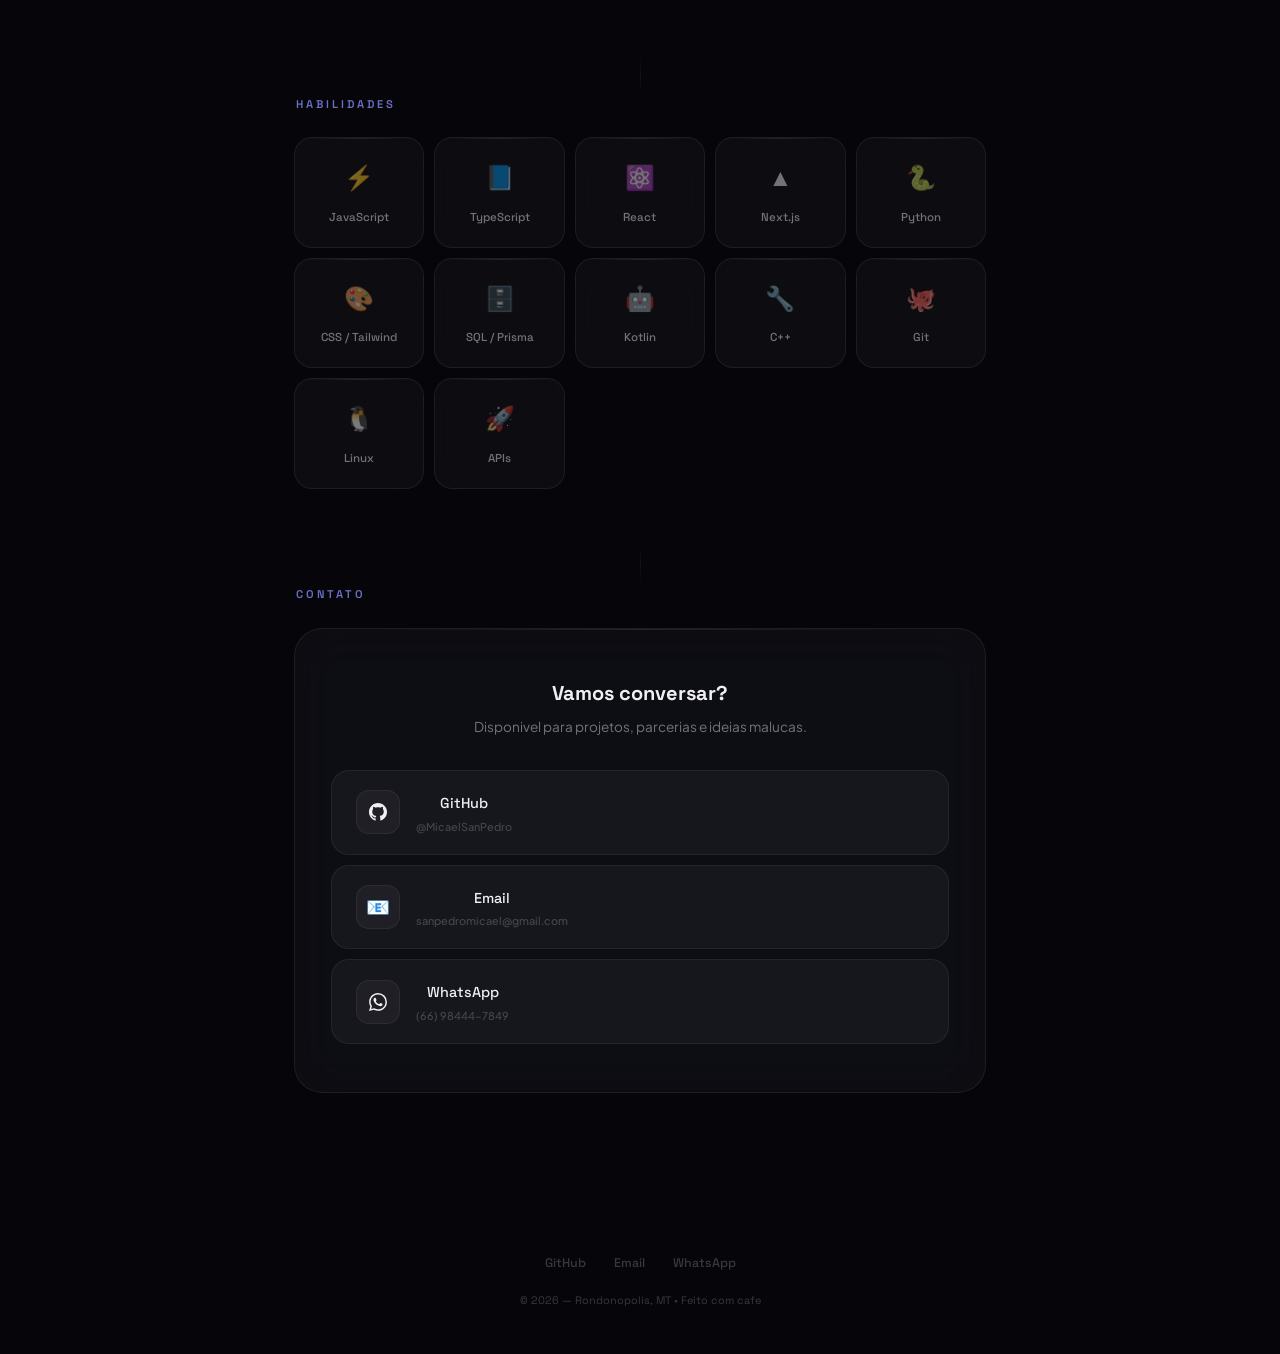
==== commit 15e7679b: "Premium Glass v3: animated orbs, 3D tilt, Space Grotesk font, rotating border - 4 animated floating " ====
--- a/index.html
+++ b/index.html
@@ -9,14 +9,17 @@
     <meta property="og:description" content="Desenvolvedor, criador de ferramentas e projetos.">
     <meta property="og:type" content="website">
     <meta property="og:url" content="https://micaelsan.com">
-    <meta name="theme-color" content="#09090b">
+    <meta name="theme-color" content="#06060a">
     <link rel="icon" href="data:image/svg+xml,<svg xmlns='http://www.w3.org/2000/svg' viewBox='0 0 100 100'><text y='.9em' font-size='90'>⚡</text></svg>">
-    <link rel="preconnect" href="https://fonts.googleapis.com">
-    <link rel="preconnect" href="https://fonts.gstatic.com" crossorigin>
-    <link href="https://fonts.googleapis.com/css2?family=Inter:wght@400;500;600;700;800&family=Outfit:wght@400;500;600;700;800&display=swap" rel="stylesheet">
-    <link rel="stylesheet" href="style.css">
+    <link rel="stylesheet" href="style.css?v=3">
 </head>
 <body>
+
+    <!-- ANIMATED BACKGROUND ORBS -->
+    <div class="orb orb-1"></div>
+    <div class="orb orb-2"></div>
+    <div class="orb orb-3"></div>
+    <div class="orb orb-4"></div>
 
     <!-- NAVBAR -->
     <nav id="navbar">
@@ -59,8 +62,19 @@
 
         <!-- HERO -->
         <header class="hero">
+            <div class="hero-badge">
+                <span class="hero-badge-dot"></span>
+                Disponivel para projetos
+            </div>
             <h1 class="title">KARMA<span class="title-accent">CORE</span></h1>
             <p class="subtitle">Micael San &bull; Developer &bull; 2026</p>
+            <div class="hero-cta">
+                <a href="#projects" class="cta-primary">
+                    <svg width="14" height="14" viewBox="0 0 24 24" fill="none" stroke="currentColor" stroke-width="2.5"><path d="M7 17L17 7M17 7H7M17 7v10"/></svg>
+                    Ver Projetos
+                </a>
+                <a href="#contact" class="cta-secondary">Contato</a>
+            </div>
         </header>
 
         <div class="divider"></div>
@@ -87,8 +101,8 @@
                         <div class="about-stat-label">Techs</div>
                     </div>
                     <div class="about-stat">
-                        <div class="about-stat-value">∞</div>
-                        <div class="about-stat-label">Café</div>
+                        <div class="about-stat-value">&infin;</div>
+                        <div class="about-stat-label">Cafe</div>
                     </div>
                 </div>
             </div>
@@ -110,7 +124,7 @@
                         <div class="dl-card-sub">Windows &bull; Android &bull; v2.4.1</div>
                     </div>
                     <div class="dl-card-go">
-                        <svg width="16" height="16" viewBox="0 0 24 24" fill="none" stroke="currentColor" stroke-width="2" stroke-linecap="round" stroke-linejoin="round"><line x1="5" y1="12" x2="19" y2="12"></line><polyline points="12 5 19 12 12 19"></polyline></svg>
+                        <svg width="16" height="16" viewBox="0 0 24 24" fill="none" stroke="currentColor" stroke-width="2.5"><line x1="5" y1="12" x2="19" y2="12"></line><polyline points="12 5 19 12 12 19"></polyline></svg>
                     </div>
                 </div>
             </a>
@@ -130,8 +144,8 @@
                     <div class="project-body">
                         <div class="project-title">Karmacore</div>
                         <p class="project-desc">
-                            Suite de ferramentas e utilitários de sistema. Aplicativo multiplataforma para Windows e Android
-                            com foco em performance e segurança.
+                            Suite de ferramentas e utilitarios de sistema. Aplicativo multiplataforma para Windows e Android
+                            com foco em performance e seguranca.
                         </p>
                         <div class="project-tags">
                             <span class="project-tag">Desktop</span>
@@ -141,7 +155,7 @@
                         </div>
                         <div class="project-links">
                             <a href="downloads.html" class="project-link project-link--primary">
-                                <svg width="14" height="14" viewBox="0 0 24 24" fill="none" stroke="currentColor" stroke-width="2"><path d="M21 15v4a2 2 0 0 1-2 2H5a2 2 0 0 1-2-2v-4"/><polyline points="7 10 12 15 17 10"/><line x1="12" y1="15" x2="12" y2="3"/></svg>
+                                <svg width="14" height="14" viewBox="0 0 24 24" fill="none" stroke="currentColor" stroke-width="2.5"><path d="M21 15v4a2 2 0 0 1-2 2H5a2 2 0 0 1-2-2v-4"/><polyline points="7 10 12 15 17 10"/><line x1="12" y1="15" x2="12" y2="3"/></svg>
                                 Download
                             </a>
                         </div>
@@ -178,7 +192,7 @@
             <div class="section-label">Contato</div>
             <div class="contact-card">
                 <h3>Vamos conversar?</h3>
-                <p>Disponível para projetos, parcerias e ideias malucas.</p>
+                <p>Disponivel para projetos, parcerias e ideias malucas.</p>
                 <div class="contact-links">
                     <a href="https://github.com/MicaelSanPedro" target="_blank" rel="noopener" class="contact-link">
                         <span class="contact-icon">
@@ -188,7 +202,7 @@
                             <span class="contact-label">GitHub</span>
                             <span class="contact-sublabel">@MicaelSanPedro</span>
                         </div>
-                        <span class="contact-arrow">→</span>
+                        <span class="contact-arrow">&rarr;</span>
                     </a>
                     <a href="mailto:sanpedromicael@gmail.com" class="contact-link">
                         <span class="contact-icon">📧</span>
@@ -196,7 +210,7 @@
                             <span class="contact-label">Email</span>
                             <span class="contact-sublabel">sanpedromicael@gmail.com</span>
                         </div>
-                        <span class="contact-arrow">→</span>
+                        <span class="contact-arrow">&rarr;</span>
                     </a>
                     <a href="https://wa.me/5566984447849" target="_blank" rel="noopener" class="contact-link">
                         <span class="contact-icon">
@@ -206,7 +220,7 @@
                             <span class="contact-label">WhatsApp</span>
                             <span class="contact-sublabel">(66) 98444-7849</span>
                         </div>
-                        <span class="contact-arrow">→</span>
+                        <span class="contact-arrow">&rarr;</span>
                     </a>
                 </div>
             </div>
@@ -220,9 +234,9 @@
     <!-- Support modal -->
     <div id="modal" onclick="if(event.target===this) closeModal()">
         <div class="modal-content">
-            <span class="modal-close" onclick="closeModal()">✕</span>
+            <span class="modal-close" onclick="closeModal()">&#10005;</span>
             <div class="modal-title">APOIE O PROJETO</div>
-            <p class="modal-subtitle">Qualquer valor faz diferença 🔥</p>
+            <p class="modal-subtitle">Qualquer valor faz diferenca &#128293;</p>
             <div class="pix-box">
                 <span id="pix-key" data-pix="1ad6a146-8d7e-4521-a96a-fde7ccd602ac">1ad6a146-8d7e-4521-a96a-fde7ccd602ac</span>
                 <button id="copy-btn" onclick="copyPix()" title="Copiar chave PIX">
@@ -235,7 +249,7 @@
                     </svg>
                 </button>
             </div>
-            <p class="pix-hint" onclick="copyPix()">Toque na chave ou no botão para copiar</p>
+            <p class="pix-hint" onclick="copyPix()">Toque na chave ou no botao para copiar</p>
         </div>
     </div>
 
@@ -246,9 +260,9 @@
             <a href="mailto:sanpedromicael@gmail.com" class="footer-link">Email</a>
             <a href="https://wa.me/5566984447849" target="_blank" rel="noopener" class="footer-link">WhatsApp</a>
         </div>
-        <p class="footer-copy">&copy; 2026 &mdash; Rondonópolis, MT &bull; Feito com café</p>
+        <p class="footer-copy">&copy; 2026 &mdash; Rondonopolis, MT &bull; Feito com cafe</p>
     </footer>
 
-    <script src="script.js"></script>
+    <script src="script.js?v=3"></script>
 </body>
 </html>
--- a/style.css
+++ b/style.css
@@ -1,90 +1,149 @@
 /* ═══════════════════════════════════════════════════
-   KARMACORE | Micael San — Liquid Glass
+   KARMACORE | Micael San — Premium Glass v3
    ═══════════════════════════════════════════════════ */
 
+/* ── Fonts ── */
+@import url('https://fonts.googleapis.com/css2?family=Plus+Jakarta+Sans:ital,wght@0,400;0,500;0,600;0,700;0,800;1,400&family=Space+Grotesk:wght@400;500;600;700&display=swap');
+
 :root {
+    /* Vibrant palette */
     --accent: #818cf8;
-    --accent-soft: rgba(129, 140, 248, 0.1);
-    --accent-glow: rgba(129, 140, 248, 0.2);
+    --accent-2: #c084fc;
+    --accent-3: #f472b6;
     --blue: #60a5fa;
     --violet: #a78bfa;
     --emerald: #34d399;
     --rose: #fb7185;
     --amber: #fbbf24;
     --cyan: #22d3ee;
-
-    --bg: #07070a;
-    --bg-subtle: #0c0c10;
-    --surface: rgba(255, 255, 255, 0.025);
-    --surface-hover: rgba(255, 255, 255, 0.045);
-    --surface-border: rgba(255, 255, 255, 0.055);
-    --surface-border-hover: rgba(255, 255, 255, 0.1);
-    --glass-bg: rgba(255, 255, 255, 0.035);
-    --glass-border: rgba(255, 255, 255, 0.065);
-    --glass-shine: rgba(255, 255, 255, 0.08);
-    --glass-blur: 24px;
-
-    --text: #f4f4f5;
-    --text-secondary: rgba(244, 244, 245, 0.5);
-    --text-tertiary: rgba(244, 244, 245, 0.28);
-
-    --radius: 16px;
-    --radius-lg: 24px;
-    --radius-xl: 9999px;
-    --shadow: 0 4px 32px rgba(0, 0, 0, 0.5);
-    --shadow-lg: 0 16px 64px rgba(0, 0, 0, 0.6);
-
+    --orange: #fb923c;
+
+    /* Dark theme */
+    --bg: #06060a;
+    --bg-card: rgba(255, 255, 255, 0.025);
+    --surface: rgba(255, 255, 255, 0.04);
+    --surface-hover: rgba(255, 255, 255, 0.07);
+    --border: rgba(255, 255, 255, 0.06);
+    --border-hover: rgba(255, 255, 255, 0.12);
+
+    /* Glass */
+    --glass: rgba(255, 255, 255, 0.03);
+    --glass-border: rgba(255, 255, 255, 0.07);
+    --glass-shine: rgba(255, 255, 255, 0.1);
+    --blur: 24px;
+
+    /* Text */
+    --text: #f0f0f2;
+    --text-dim: rgba(240, 240, 242, 0.45);
+    --text-faint: rgba(240, 240, 242, 0.22);
+
+    /* System */
+    --r: 18px;
+    --r-lg: 28px;
+    --r-full: 9999px;
+    --shadow-sm: 0 2px 8px rgba(0,0,0,0.3);
+    --shadow: 0 8px 32px rgba(0,0,0,0.4);
+    --shadow-xl: 0 24px 80px rgba(0,0,0,0.6);
     --ease: cubic-bezier(0.16, 1, 0.3, 1);
-    --ease-spring: cubic-bezier(0.34, 1.56, 0.64, 1);
-}
-
-* { margin: 0; padding: 0; box-sizing: border-box; }
-
-html {
-    scroll-behavior: smooth;
-    scroll-padding-top: 80px;
-}
+    --ease-bounce: cubic-bezier(0.34, 1.56, 0.64, 1);
+}
+
+*, *::before, *::after { margin: 0; padding: 0; box-sizing: border-box; }
+
+html { scroll-behavior: smooth; scroll-padding-top: 80px; }
 
 body {
-    min-height: 100%;
+    min-height: 100vh;
     background: var(--bg);
     color: var(--text);
-    font-family: 'Inter', -apple-system, system-ui, sans-serif;
+    font-family: 'Plus Jakarta Sans', -apple-system, sans-serif;
     overflow-x: hidden;
-    line-height: 1.6;
+    line-height: 1.65;
     -webkit-font-smoothing: antialiased;
-    -moz-osx-font-smoothing: grayscale;
-    transition: background 0.6s var(--ease), color 0.6s var(--ease);
-}
-
-/* ── Ambient gradient mesh ── */
-body::before {
+    transition: background 0.6s, color 0.6s;
+}
+
+/* ═══════ ANIMATED BACKGROUND ORBS ═══════ */
+.orb {
+    position: fixed;
+    border-radius: 50%;
+    filter: blur(80px);
+    opacity: 0.35;
+    pointer-events: none;
+    z-index: 0;
+    will-change: transform;
+}
+.orb-1 {
+    width: 500px; height: 500px;
+    background: radial-gradient(circle, #818cf8, transparent 70%);
+    top: -10%; left: -5%;
+    animation: orb-float-1 18s ease-in-out infinite;
+}
+.orb-2 {
+    width: 400px; height: 400px;
+    background: radial-gradient(circle, #c084fc, transparent 70%);
+    top: 50%; right: -8%;
+    animation: orb-float-2 22s ease-in-out infinite;
+}
+.orb-3 {
+    width: 350px; height: 350px;
+    background: radial-gradient(circle, #f472b6, transparent 70%);
+    bottom: -5%; left: 30%;
+    animation: orb-float-3 20s ease-in-out infinite;
+}
+.orb-4 {
+    width: 300px; height: 300px;
+    background: radial-gradient(circle, #22d3ee, transparent 70%);
+    top: 30%; left: 50%;
+    animation: orb-float-4 25s ease-in-out infinite;
+    opacity: 0.18;
+}
+
+@keyframes orb-float-1 {
+    0%, 100% { transform: translate(0, 0) scale(1); }
+    33% { transform: translate(80px, 60px) scale(1.1); }
+    66% { transform: translate(-40px, 100px) scale(0.95); }
+}
+@keyframes orb-float-2 {
+    0%, 100% { transform: translate(0, 0) scale(1); }
+    33% { transform: translate(-70px, -80px) scale(1.08); }
+    66% { transform: translate(50px, 40px) scale(0.92); }
+}
+@keyframes orb-float-3 {
+    0%, 100% { transform: translate(0, 0) scale(1); }
+    33% { transform: translate(60px, -50px) scale(1.12); }
+    66% { transform: translate(-80px, -30px) scale(0.9); }
+}
+@keyframes orb-float-4 {
+    0%, 100% { transform: translate(0, 0) scale(1); }
+    50% { transform: translate(-100px, 60px) scale(1.15); }
+}
+
+/* Noise texture overlay */
+body::after {
     content: "";
     position: fixed;
     inset: 0;
     pointer-events: none;
-    z-index: 0;
-    background:
-        radial-gradient(ellipse 50% 40% at 15% 5%, rgba(129, 140, 248, 0.06), transparent),
-        radial-gradient(ellipse 40% 50% at 85% 15%, rgba(167, 139, 250, 0.05), transparent),
-        radial-gradient(ellipse 45% 35% at 50% 85%, rgba(52, 211, 153, 0.03), transparent);
-    transition: background 0.6s var(--ease);
-}
-
-/* ═══════════════ NAVBAR ═══════════════ */
+    z-index: 1;
+    opacity: 0.015;
+    background-image: url("data:image/svg+xml,%3Csvg viewBox='0 0 256 256' xmlns='http://www.w3.org/2000/svg'%3E%3Cfilter id='noise'%3E%3CfeTurbulence type='fractalNoise' baseFrequency='0.9' numOctaves='4' stitchTiles='stitch'/%3E%3C/filter%3E%3Crect width='100%25' height='100%25' filter='url(%23noise)' opacity='1'/%3E%3C/svg%3E");
+}
+
+/* ═══════ NAVBAR ═══════ */
 #navbar {
     position: fixed;
     top: 0; left: 0; right: 0;
-    height: 64px;
+    height: 66px;
     z-index: 5000;
-    background: rgba(7, 7, 10, 0.6);
-    backdrop-filter: blur(24px) saturate(180%);
-    -webkit-backdrop-filter: blur(24px) saturate(180%);
-    border-bottom: 1px solid rgba(255, 255, 255, 0.035);
+    background: rgba(6, 6, 10, 0.55);
+    backdrop-filter: blur(30px) saturate(200%);
+    -webkit-backdrop-filter: blur(30px) saturate(200%);
+    border-bottom: 1px solid rgba(255,255,255,0.03);
     transition: all 0.5s var(--ease);
 }
 .nav-inner {
-    max-width: 860px;
+    max-width: 880px;
     margin: 0 auto;
     height: 100%;
     display: flex;
@@ -92,71 +151,68 @@
     justify-content: space-between;
     padding: 0 24px;
 }
-
-/* Logo */
 .nav-logo {
     display: flex;
     align-items: center;
-    gap: 9px;
+    gap: 10px;
     text-decoration: none;
     flex-shrink: 0;
 }
-.nav-logo-icon { font-size: 1.2rem; }
+.nav-logo-icon {
+    width: 32px; height: 32px;
+    background: linear-gradient(135deg, #818cf8, #c084fc, #f472b6);
+    border-radius: 10px;
+    display: grid; place-items: center;
+    font-size: 0.9rem;
+    box-shadow: 0 2px 12px rgba(129, 140, 248, 0.3);
+    transition: transform 0.3s var(--ease);
+}
+.nav-logo:hover .nav-logo-icon { transform: rotate(-8deg) scale(1.08); }
 .nav-logo-text {
-    font-family: 'Outfit', sans-serif;
+    font-family: 'Space Grotesk', sans-serif;
     font-size: 0.95rem;
     font-weight: 700;
-    letter-spacing: 2px;
-    background: linear-gradient(135deg, #818cf8, #a78bfa, #c084fc);
+    letter-spacing: 2.5px;
+    background: linear-gradient(135deg, #e0e7ff, #c7d2fe);
     -webkit-background-clip: text;
     background-clip: text;
     color: transparent;
 }
 
-/* Nav links */
-.nav-center {
-    display: flex;
-    align-items: center;
-    gap: 2px;
-}
+.nav-center { display: flex; align-items: center; gap: 4px; }
 .nav-link {
-    padding: 7px 15px;
-    border-radius: var(--radius-xl);
+    padding: 8px 16px;
+    border-radius: var(--r-full);
     text-decoration: none;
-    color: var(--text-secondary);
-    font-family: 'Outfit', sans-serif;
-    font-size: 0.8rem;
+    color: var(--text-dim);
+    font-family: 'Space Grotesk', sans-serif;
+    font-size: 0.78rem;
     font-weight: 500;
-    letter-spacing: 0.3px;
-    transition: all 0.3s var(--ease);
+    letter-spacing: 0.5px;
+    transition: all 0.3s var(--ease);
+    position: relative;
 }
 .nav-link:hover {
     color: var(--text);
     background: var(--surface-hover);
 }
 .nav-link.active {
-    color: var(--accent);
-    background: var(--accent-soft);
-}
-
-/* Right side */
-.nav-right {
-    display: flex;
-    align-items: center;
-    gap: 8px;
-}
+    color: #fff;
+    background: linear-gradient(135deg, rgba(129,140,248,0.15), rgba(192,132,252,0.1));
+    border: 1px solid rgba(129,140,248,0.15);
+}
+
+.nav-right { display: flex; align-items: center; gap: 8px; }
 
 /* Theme toggle */
 .theme-toggle {
-    width: 38px; height: 38px;
-    display: flex;
-    align-items: center;
-    justify-content: center;
+    width: 40px; height: 40px;
+    display: flex; align-items: center; justify-content: center;
     background: var(--surface);
-    border: 1px solid var(--surface-border);
+    border: 1px solid var(--border);
     border-radius: 12px;
     cursor: pointer;
-    color: var(--text-secondary);
+    color: var(--text-dim);
     transition: all 0.3s var(--ease);
     flex-shrink: 0;
     font-size: 0;
@@ -165,8 +221,9 @@
     color: var(--amber);
     background: rgba(251, 191, 36, 0.06);
     border-color: rgba(251, 191, 36, 0.15);
-}
-.theme-toggle:active { transform: scale(0.92); }
+    transform: scale(1.06);
+}
+.theme-toggle:active { transform: scale(0.94); }
 .theme-toggle svg { transition: all 0.3s var(--ease); pointer-events: none; }
 
 /* Burger */
@@ -175,10 +232,10 @@
     flex-direction: column;
     justify-content: center;
     gap: 5px;
-    width: 38px; height: 38px;
+    width: 40px; height: 40px;
     padding: 9px 7px;
     background: var(--surface);
-    border: 1px solid var(--surface-border);
+    border: 1px solid var(--border);
     border-radius: 12px;
     cursor: pointer;
     transition: all 0.3s var(--ease);
@@ -187,398 +244,482 @@
     display: block;
     width: 100%;
     height: 1.5px;
-    background: var(--text-secondary);
+    background: var(--text-dim);
     border-radius: 2px;
     transition: all 0.3s var(--ease);
 }
-.nav-burger.open span:nth-child(1) {
-    transform: translateY(6.5px) rotate(45deg);
-    background: var(--accent);
-}
+.nav-burger.open span:nth-child(1) { transform: translateY(6.5px) rotate(45deg); background: var(--accent); }
 .nav-burger.open span:nth-child(2) { opacity: 0; }
-.nav-burger.open span:nth-child(3) {
-    transform: translateY(-6.5px) rotate(-45deg);
-    background: var(--accent);
-}
+.nav-burger.open span:nth-child(3) { transform: translateY(-6.5px) rotate(-45deg); background: var(--accent); }
 
 /* Mobile menu */
 .mobile-menu {
     display: none;
     position: fixed;
-    top: 64px; left: 0; right: 0;
+    top: 66px; left: 0; right: 0;
     z-index: 4999;
-    background: rgba(7, 7, 10, 0.92);
-    backdrop-filter: blur(32px) saturate(180%);
-    -webkit-backdrop-filter: blur(32px) saturate(180%);
-    border-bottom: 1px solid rgba(255,255,255,0.035);
-    padding: 10px 16px 18px;
+    background: rgba(6, 6, 10, 0.94);
+    backdrop-filter: blur(40px) saturate(200%);
+    -webkit-backdrop-filter: blur(40px) saturate(200%);
+    border-bottom: 1px solid rgba(255,255,255,0.03);
+    padding: 12px 16px 20px;
     flex-direction: column;
-    gap: 2px;
+    gap: 4px;
 }
 .mobile-menu.open { display: flex; }
 .mm-link {
-    padding: 14px 18px;
+    padding: 15px 20px;
     border-radius: 14px;
     text-decoration: none;
-    color: var(--text-secondary);
-    font-family: 'Outfit', sans-serif;
+    color: var(--text-dim);
+    font-family: 'Space Grotesk', sans-serif;
     font-size: 0.92rem;
     font-weight: 500;
     transition: all 0.3s var(--ease);
 }
-.mm-link:hover {
-    color: var(--text);
-    background: var(--surface-hover);
-}
+.mm-link:hover { color: var(--text); background: var(--surface-hover); }
 
 /* ── Container ── */
 .container {
-    max-width: 720px;
+    max-width: 740px;
     width: 100%;
     margin: 0 auto;
-    padding: 84px 24px 32px;
+    padding: 90px 24px 40px;
     position: relative;
     z-index: 10;
 }
 
-/* ═══════════════ HERO ═══════════════ */
+/* ═══════ HERO ═══════ */
 .hero {
     text-align: center;
-    padding: 52px 0 16px;
+    padding: 56px 0 20px;
+    position: relative;
+}
+.hero-badge {
+    display: inline-flex;
+    align-items: center;
+    gap: 8px;
+    padding: 6px 16px 6px 8px;
+    background: var(--surface);
+    border: 1px solid var(--border);
+    border-radius: var(--r-full);
+    font-family: 'Space Grotesk', sans-serif;
+    font-size: 0.72rem;
+    font-weight: 500;
+    color: var(--text-dim);
+    margin-bottom: 28px;
+    letter-spacing: 0.3px;
+}
+.hero-badge-dot {
+    width: 8px; height: 8px;
+    border-radius: 50%;
+    background: var(--emerald);
+    box-shadow: 0 0 8px var(--emerald);
+    animation: pulse-dot 2s ease-in-out infinite;
+}
+@keyframes pulse-dot {
+    0%, 100% { opacity: 1; transform: scale(1); }
+    50% { opacity: 0.5; transform: scale(0.85); }
 }
 .title {
-    font-family: 'Outfit', sans-serif;
-    font-size: clamp(2.6rem, 11vw, 4.2rem);
-    font-weight: 800;
+    font-family: 'Space Grotesk', sans-serif;
+    font-size: clamp(2.8rem, 12vw, 4.5rem);
+    font-weight: 700;
     letter-spacing: -2px;
     line-height: 1.05;
     cursor: default;
-    transition: all 0.5s var(--ease);
 }
 .title-accent {
-    background: linear-gradient(135deg, #818cf8 0%, #c084fc 50%, #f472b6 100%);
+    background: linear-gradient(135deg, #818cf8 0%, #a78bfa 30%, #c084fc 50%, #e879f9 70%, #f472b6 100%);
+    background-size: 200% 200%;
     -webkit-background-clip: text;
     background-clip: text;
     color: transparent;
+    animation: gradient-shift 6s ease infinite;
+}
+@keyframes gradient-shift {
+    0%, 100% { background-position: 0% 50%; }
+    50% { background-position: 100% 50%; }
 }
 .subtitle {
-    font-family: 'Outfit', sans-serif;
+    font-family: 'Space Grotesk', sans-serif;
     font-size: 0.95rem;
-    color: var(--text-secondary);
-    margin-top: 14px;
-    letter-spacing: 0.8px;
+    color: var(--text-dim);
+    margin-top: 16px;
+    letter-spacing: 1px;
     font-weight: 400;
+}
+.hero-cta {
+    display: flex;
+    align-items: center;
+    justify-content: center;
+    gap: 12px;
+    margin-top: 32px;
+}
+.hero-cta a {
+    display: inline-flex;
+    align-items: center;
+    gap: 8px;
+    padding: 12px 28px;
+    border-radius: var(--r-full);
+    text-decoration: none;
+    font-family: 'Space Grotesk', sans-serif;
+    font-size: 0.82rem;
+    font-weight: 600;
+    transition: all 0.3s var(--ease);
+}
+.cta-primary {
+    background: linear-gradient(135deg, #818cf8, #a78bfa);
+    color: #fff;
+    box-shadow: 0 4px 20px rgba(129, 140, 248, 0.25);
+}
+.cta-primary:hover {
+    transform: translateY(-2px);
+    box-shadow: 0 8px 32px rgba(129, 140, 248, 0.35);
+}
+.cta-secondary {
+    background: var(--surface);
+    border: 1px solid var(--border);
+    color: var(--text-dim);
+}
+.cta-secondary:hover {
+    color: var(--text);
+    background: var(--surface-hover);
+    border-color: var(--border-hover);
+    transform: translateY(-2px);
 }
 
 /* ── Divider ── */
 .divider {
-    width: 48px;
-    height: 2px;
-    background: linear-gradient(90deg, transparent, var(--glass-border), transparent);
-    border-radius: 2px;
-    margin: 40px auto;
-}
-
-/* ═══════════════ SECTIONS ═══════════════ */
-.section { margin-bottom: 52px; }
+    width: 1px;
+    height: 40px;
+    background: linear-gradient(to bottom, transparent, var(--border), transparent);
+    margin: 0 auto;
+}
+
+/* ═══════ SECTIONS ═══════ */
+.section { margin-bottom: 56px; }
 .section-label {
-    font-family: 'Outfit', sans-serif;
-    font-size: 0.72rem;
+    font-family: 'Space Grotesk', sans-serif;
+    font-size: 0.7rem;
     font-weight: 600;
-    letter-spacing: 2.5px;
+    letter-spacing: 3px;
     text-transform: uppercase;
-    color: var(--accent);
-    opacity: 0.7;
-    margin-bottom: 22px;
+    background: linear-gradient(135deg, var(--accent), var(--accent-2));
+    -webkit-background-clip: text; background-clip: text;
+    color: transparent;
+    margin-bottom: 24px;
     padding-left: 2px;
-}
-
-/* ═══════════════ ABOUT ═══════════════ */
+    opacity: 0.8;
+}
+
+/* ═══════ ABOUT CARD ═══════ */
 .about-card {
-    background: var(--glass-bg);
-    backdrop-filter: blur(var(--glass-blur)) saturate(160%);
-    -webkit-backdrop-filter: blur(var(--glass-blur)) saturate(160%);
+    background: var(--glass);
+    backdrop-filter: blur(var(--blur)) saturate(180%);
+    -webkit-backdrop-filter: blur(var(--blur)) saturate(180%);
     border: 1px solid var(--glass-border);
-    border-radius: var(--radius-lg);
-    padding: 44px 36px;
+    border-radius: var(--r-lg);
+    padding: 48px 40px;
     text-align: center;
     transition: all 0.5s var(--ease);
     position: relative;
     overflow: hidden;
 }
-/* Glass shine effect */
+/* Glass top shine */
 .about-card::before {
     content: "";
     position: absolute;
     top: 0; left: 0; right: 0;
     height: 1px;
-    background: linear-gradient(90deg, transparent, var(--glass-shine), transparent);
+    background: linear-gradient(90deg, transparent 10%, var(--glass-shine) 50%, transparent 90%);
+}
+/* Glass inner glow */
+.about-card::after {
+    content: "";
+    position: absolute;
+    top: -50%; left: -50%;
+    width: 200%; height: 200%;
+    background: radial-gradient(circle at 50% 0%, rgba(129,140,248,0.03), transparent 60%);
+    pointer-events: none;
 }
 .about-card:hover {
-    border-color: var(--surface-border-hover);
-    transform: translateY(-5px);
-    box-shadow: var(--shadow-lg);
+    border-color: var(--border-hover);
+    transform: translateY(-6px);
+    box-shadow: var(--shadow-xl), 0 0 60px rgba(129,140,248,0.04);
 }
 .about-avatar {
-    width: 92px; height: 92px;
+    width: 96px; height: 96px;
     border-radius: 50%;
     border: 2px solid var(--glass-border);
-    margin: 0 auto 20px;
+    margin: 0 auto 22px;
     object-fit: cover;
     position: relative; z-index: 1;
     transition: all 0.5s var(--ease);
 }
 .about-card:hover .about-avatar {
     border-color: var(--accent);
-    box-shadow: 0 0 0 4px var(--accent-soft), 0 0 24px var(--accent-glow);
-    transform: scale(1.05);
+    box-shadow: 0 0 0 5px rgba(129,140,248,0.08), 0 0 30px rgba(129,140,248,0.15);
+    transform: scale(1.06);
 }
 .about-name {
-    font-family: 'Outfit', sans-serif;
-    font-size: 1.35rem;
+    font-family: 'Space Grotesk', sans-serif;
+    font-size: 1.4rem;
     font-weight: 700;
     color: var(--text);
-    margin-bottom: 3px;
+    margin-bottom: 4px;
     position: relative; z-index: 1;
 }
 .about-role {
-    font-family: 'Outfit', sans-serif;
-    font-size: 0.72rem;
+    font-family: 'Space Grotesk', sans-serif;
+    font-size: 0.7rem;
     font-weight: 600;
-    color: var(--emerald);
-    letter-spacing: 2.5px;
+    background: linear-gradient(135deg, var(--emerald), var(--cyan));
+    -webkit-background-clip: text; background-clip: text;
+    color: transparent;
+    letter-spacing: 3px;
     text-transform: uppercase;
-    margin-bottom: 20px;
+    margin-bottom: 22px;
     position: relative; z-index: 1;
 }
 .about-bio {
     font-size: 0.88rem;
-    line-height: 1.8;
-    color: var(--text-secondary);
-    max-width: 460px;
+    line-height: 1.85;
+    color: var(--text-dim);
+    max-width: 440px;
     margin: 0 auto;
     position: relative; z-index: 1;
 }
 .about-stats {
     display: flex;
     justify-content: center;
-    gap: 36px;
-    margin-top: 30px;
+    gap: 40px;
+    margin-top: 32px;
     position: relative; z-index: 1;
 }
 .about-stat { text-align: center; }
 .about-stat-value {
-    font-family: 'Outfit', sans-serif;
-    font-size: 1.35rem;
-    font-weight: 800;
+    font-family: 'Space Grotesk', sans-serif;
+    font-size: 1.4rem;
+    font-weight: 700;
 }
 .about-stat:nth-child(1) .about-stat-value { color: var(--accent); }
-.about-stat:nth-child(2) .about-stat-value { color: var(--violet); }
+.about-stat:nth-child(2) .about-stat-value { color: var(--accent-2); }
 .about-stat:nth-child(3) .about-stat-value { color: var(--amber); }
 .about-stat-label {
-    font-family: 'Outfit', sans-serif;
-    font-size: 0.6rem;
+    font-family: 'Space Grotesk', sans-serif;
+    font-size: 0.58rem;
     font-weight: 600;
-    color: var(--text-tertiary);
-    letter-spacing: 1.8px;
+    color: var(--text-faint);
+    letter-spacing: 2px;
     text-transform: uppercase;
     margin-top: 3px;
 }
 
-/* ═══════════════ DOWNLOAD CARD ═══════════════ */
+/* ═══════ DOWNLOAD CARD ═══════ */
 .dl-card {
     display: block;
     position: relative;
-    padding: 2px;
-    border-radius: var(--radius-lg);
-    background: linear-gradient(135deg, #818cf8, #a78bfa, #c084fc, #818cf8);
-    background-size: 300% 300%;
-    animation: dl-shift 5s ease infinite;
     text-decoration: none;
     color: var(--text);
     transition: all 0.5s var(--ease);
-}
-@keyframes dl-shift {
-    0%, 100% { background-position: 0% 50%; }
-    50% { background-position: 100% 50%; }
-}
-.dl-card:hover {
-    transform: translateY(-5px) scale(1.01);
-    box-shadow: 0 12px 40px rgba(129, 140, 248, 0.2), 0 0 60px rgba(167, 139, 250, 0.1);
+    border-radius: var(--r-lg);
 }
 .dl-card-glow {
     position: absolute;
-    inset: -4px;
-    border-radius: var(--radius-lg);
-    background: linear-gradient(135deg, rgba(129, 140, 248, 0.15), rgba(192, 132, 252, 0.1));
-    filter: blur(20px);
-    pointer-events: none;
-    opacity: 0;
+    inset: -1px;
+    border-radius: var(--r-lg);
+    background: conic-gradient(from var(--angle, 0deg), #818cf8, #c084fc, #f472b6, #22d3ee, #34d399, #818cf8);
+    opacity: 0.6;
     transition: opacity 0.5s var(--ease);
+    animation: rotate-border 4s linear infinite;
+}
+@keyframes rotate-border {
+    to { --angle: 360deg; }
+}
+/* Fallback for browsers without @property */
+@supports not (background: conic-gradient(from 0deg, red, blue)) {
+    .dl-card-glow {
+        background: linear-gradient(135deg, #818cf8, #a78bfa, #c084fc, #e879f9, #f472b6);
+        background-size: 300% 300%;
+        animation: dl-shift 4s ease infinite;
+    }
+    @keyframes dl-shift {
+        0%, 100% { background-position: 0% 50%; }
+        50% { background-position: 100% 50%; }
+    }
+}
+@property --angle {
+    syntax: '<angle>';
+    initial-value: 0deg;
+    inherits: false;
 }
 .dl-card:hover .dl-card-glow { opacity: 1; }
+.dl-card:hover {
+    transform: translateY(-5px);
+    box-shadow: 0 12px 48px rgba(129, 140, 248, 0.2), 0 0 80px rgba(192, 132, 252, 0.08);
+}
 .dl-card-body {
     display: flex;
     align-items: center;
-    gap: 18px;
-    padding: 24px 28px;
-    background: var(--bg-subtle);
-    border-radius: calc(var(--radius-lg) - 2px);
+    gap: 20px;
+    padding: 26px 30px;
+    background: rgba(6, 6, 10, 0.92);
+    backdrop-filter: blur(20px);
+    border-radius: calc(var(--r-lg) - 2px);
     position: relative;
     overflow: hidden;
 }
-/* Inner glass shine */
 .dl-card-body::before {
     content: "";
     position: absolute;
     top: 0; left: 0; right: 0;
     height: 1px;
-    background: linear-gradient(90deg, transparent, rgba(255,255,255,0.06), transparent);
+    background: linear-gradient(90deg, transparent 5%, rgba(255,255,255,0.06) 50%, transparent 95%);
 }
 .dl-card-icon {
-    width: 52px; height: 52px;
+    width: 56px; height: 56px;
     display: flex; align-items: center; justify-content: center;
-    border-radius: 16px;
+    border-radius: 18px;
     background: linear-gradient(135deg, rgba(129, 140, 248, 0.12), rgba(192, 132, 252, 0.08));
-    border: 1px solid rgba(129, 140, 248, 0.15);
+    border: 1px solid rgba(129, 140, 248, 0.12);
     color: var(--accent);
     flex-shrink: 0;
     transition: all 0.4s var(--ease);
 }
 .dl-card:hover .dl-card-icon {
     background: linear-gradient(135deg, rgba(129, 140, 248, 0.2), rgba(192, 132, 252, 0.15));
-    transform: scale(1.06);
-    box-shadow: 0 0 20px rgba(129, 140, 248, 0.15);
+    transform: scale(1.08);
+    box-shadow: 0 0 24px rgba(129, 140, 248, 0.12);
 }
 .dl-card-text { flex: 1; }
 .dl-card-title {
-    font-family: 'Outfit', sans-serif;
-    font-size: 1rem;
+    font-family: 'Space Grotesk', sans-serif;
+    font-size: 1.05rem;
     font-weight: 700;
     color: var(--text);
     margin-bottom: 3px;
 }
 .dl-card-sub {
     font-size: 0.73rem;
-    color: var(--text-tertiary);
+    color: var(--text-faint);
     letter-spacing: 0.5px;
+    font-family: 'Space Grotesk', sans-serif;
 }
 .dl-card-go {
-    width: 38px; height: 38px;
+    width: 40px; height: 40px;
     display: flex; align-items: center; justify-content: center;
     border-radius: 50%;
     background: var(--surface);
-    border: 1px solid var(--surface-border);
+    border: 1px solid var(--border);
     color: var(--accent);
     flex-shrink: 0;
     opacity: 0;
     transform: translateX(-8px);
     transition: all 0.4s var(--ease);
 }
-.dl-card:hover .dl-card-go {
-    opacity: 1;
-    transform: translateX(0);
-}
-
-/* ═══════════════ SEARCH ═══════════════ */
+.dl-card:hover .dl-card-go { opacity: 1; transform: translateX(0); }
+
+/* ═══════ SEARCH (downloads page) ═══════ */
 .search-box { position: relative; margin-bottom: 24px; }
 #search {
     width: 100%;
     padding: 15px 20px 15px 50px;
-    background: var(--glass-bg);
+    background: var(--glass);
     backdrop-filter: blur(20px);
     -webkit-backdrop-filter: blur(20px);
     border: 1px solid var(--glass-border);
-    border-radius: var(--radius);
+    border-radius: var(--r);
     font-size: 0.88rem;
-    font-family: 'Inter', system-ui, sans-serif;
+    font-family: 'Plus Jakarta Sans', sans-serif;
     color: var(--text);
     transition: all 0.4s var(--ease);
 }
-#search::placeholder { color: var(--text-tertiary); }
+#search::placeholder { color: var(--text-faint); }
 #search:focus {
     outline: none;
     border-color: var(--accent);
-    box-shadow: 0 0 0 3px var(--accent-soft), 0 0 20px rgba(129, 140, 248, 0.08);
+    box-shadow: 0 0 0 3px rgba(129,140,248,0.08), 0 0 24px rgba(129,140,248,0.06);
 }
 .search-icon {
     position: absolute;
     left: 18px; top: 50%;
     transform: translateY(-50%);
     font-size: 1rem;
-    color: var(--text-tertiary);
-}
-
-/* ═══════════════ FOLDER / ACCORDION ═══════════════ */
+    color: var(--text-faint);
+}
+
+/* ═══════ FOLDER / ACCORDION ═══════ */
 .folder {
-    background: var(--glass-bg);
-    backdrop-filter: blur(var(--glass-blur)) saturate(160%);
-    -webkit-backdrop-filter: blur(var(--glass-blur)) saturate(160%);
+    background: var(--glass);
+    backdrop-filter: blur(var(--blur)) saturate(180%);
+    -webkit-backdrop-filter: blur(var(--blur)) saturate(180%);
     border: 1px solid var(--glass-border);
-    border-radius: var(--radius-lg);
+    border-radius: var(--r-lg);
     margin-bottom: 12px;
     overflow: hidden;
     transition: all 0.4s var(--ease);
+    position: relative;
 }
 .folder::before {
     content: "";
     position: absolute;
     top: 0; left: 0; right: 0;
     height: 1px;
-    background: linear-gradient(90deg, transparent, var(--glass-shine), transparent);
-}
-.folder:hover { border-color: var(--surface-border-hover); }
+    background: linear-gradient(90deg, transparent 10%, var(--glass-shine) 50%, transparent 90%);
+    z-index: 1;
+}
+.folder:hover { border-color: var(--border-hover); }
 .folder-header {
-    padding: 20px 26px;
+    padding: 22px 28px;
     cursor: pointer;
     display: flex;
     align-items: center;
     justify-content: space-between;
-    font-family: 'Outfit', sans-serif;
+    font-family: 'Space Grotesk', sans-serif;
     font-size: 0.82rem;
     font-weight: 600;
     letter-spacing: 0.5px;
     user-select: none;
     transition: background 0.3s var(--ease);
     position: relative;
+    z-index: 1;
 }
 .folder-header:hover { background: var(--surface-hover); }
 .folder-header .toggle-icon {
     font-size: 1.2rem;
-    color: var(--text-tertiary);
-    width: 30px; height: 30px;
+    color: var(--text-faint);
+    width: 32px; height: 32px;
     display: flex; align-items: center; justify-content: center;
-    border-radius: 9px;
+    border-radius: 10px;
     background: var(--surface);
     transition: all 0.4s var(--ease);
 }
 .folder-header.active .toggle-icon {
     transform: rotate(180deg);
     color: var(--accent);
-    background: var(--accent-soft);
+    background: rgba(129,140,248,0.1);
 }
 .content {
     max-height: 0;
     overflow: hidden;
     transition: max-height 0.5s var(--ease), padding 0.4s var(--ease);
-    padding: 0 26px;
-}
-.content.open {
-    max-height: 600px;
-    padding-bottom: 22px;
-}
-
-/* Download button */
+    padding: 0 28px;
+    position: relative;
+    z-index: 1;
+}
+.content.open { max-height: 600px; padding-bottom: 24px; }
+
 .download-btn {
     display: flex;
     align-items: center;
-    gap: 14px;
+    gap: 16px;
     width: 100%;
-    padding: 17px 22px;
+    padding: 18px 22px;
     margin: 6px 0;
     background: var(--surface);
-    border: 1px solid var(--surface-border);
-    border-radius: var(--radius);
+    border: 1px solid var(--border);
+    border-radius: var(--r);
     color: var(--text);
     text-decoration: none;
     font-weight: 500;
@@ -588,32 +729,27 @@
 .download-btn:hover {
     background: var(--surface-hover);
     border-color: var(--accent);
-    transform: translateX(5px);
-    box-shadow: 0 0 0 2px var(--accent-soft);
+    transform: translateX(6px);
+    box-shadow: 0 0 0 2px rgba(129,140,248,0.06);
 }
 .download-btn .dl-icon { font-size: 1.3rem; flex-shrink: 0; }
-.download-btn .dl-info { font-size: 0.68rem; color: var(--text-tertiary); margin-top: 2px; }
-
+.download-btn .dl-info { font-size: 0.68rem; color: var(--text-faint); margin-top: 2px; }
 #no-results {
     display: none;
     text-align: center;
     padding: 36px 20px;
-    color: var(--text-tertiary);
+    color: var(--text-faint);
     font-size: 0.88rem;
 }
 
-/* ═══════════════ PROJECTS ═══════════════ */
-.projects-grid {
-    display: flex;
-    flex-direction: column;
-    gap: 16px;
-}
+/* ═══════ PROJECTS ═══════ */
+.projects-grid { display: flex; flex-direction: column; gap: 16px; }
 .project-card {
-    background: var(--glass-bg);
-    backdrop-filter: blur(var(--glass-blur)) saturate(160%);
-    -webkit-backdrop-filter: blur(var(--glass-blur)) saturate(160%);
+    background: var(--glass);
+    backdrop-filter: blur(var(--blur)) saturate(180%);
+    -webkit-backdrop-filter: blur(var(--blur)) saturate(180%);
     border: 1px solid var(--glass-border);
-    border-radius: var(--radius-lg);
+    border-radius: var(--r-lg);
     overflow: hidden;
     transition: all 0.5s var(--ease);
     position: relative;
@@ -623,112 +759,100 @@
     position: absolute;
     top: 0; left: 0; right: 0;
     height: 1px;
-    background: linear-gradient(90deg, transparent, var(--glass-shine), transparent);
+    background: linear-gradient(90deg, transparent 10%, var(--glass-shine) 50%, transparent 90%);
     z-index: 2;
 }
 .project-card:hover {
-    transform: translateY(-5px);
-    border-color: var(--surface-border-hover);
-    box-shadow: var(--shadow-lg);
+    transform: translateY(-6px);
+    border-color: var(--border-hover);
+    box-shadow: var(--shadow-xl), 0 0 60px rgba(129,140,248,0.04);
 }
 .project-img-wrapper { position: relative; overflow: hidden; }
 .project-img {
-    width: 100%; height: 180px;
+    width: 100%; height: 190px;
     object-fit: cover;
-    filter: brightness(0.8) saturate(1.1);
-    transition: all 0.6s var(--ease);
+    filter: brightness(0.75) saturate(1.2);
+    transition: all 0.7s var(--ease);
 }
 .project-card:hover .project-img {
-    filter: brightness(0.95) saturate(1.2);
-    transform: scale(1.05);
+    filter: brightness(0.9) saturate(1.3);
+    transform: scale(1.06);
 }
 .project-img-overlay {
     position: absolute; inset: 0;
-    background: linear-gradient(to top, var(--bg) 0%, rgba(7,7,10,0.3) 40%, transparent 70%);
+    background: linear-gradient(to top, var(--bg) 0%, rgba(6,6,10,0.2) 40%, transparent 70%);
     pointer-events: none;
 }
-.project-body { padding: 26px; }
+.project-body { padding: 28px; }
 .project-title {
-    font-family: 'Outfit', sans-serif;
-    font-size: 1.1rem;
+    font-family: 'Space Grotesk', sans-serif;
+    font-size: 1.15rem;
     font-weight: 700;
     margin-bottom: 8px;
     color: var(--text);
 }
 .project-desc {
     font-size: 0.84rem;
-    color: var(--text-secondary);
-    line-height: 1.7;
-    margin-bottom: 18px;
-}
-.project-tags {
-    display: flex;
-    gap: 7px;
-    flex-wrap: wrap;
+    color: var(--text-dim);
+    line-height: 1.75;
     margin-bottom: 20px;
 }
+.project-tags { display: flex; gap: 8px; flex-wrap: wrap; margin-bottom: 22px; }
 .project-tag {
-    font-family: 'Outfit', sans-serif;
+    font-family: 'Space Grotesk', sans-serif;
     font-size: 0.62rem;
     font-weight: 600;
-    padding: 5px 12px;
-    background: var(--surface);
-    border: 1px solid var(--surface-border);
-    border-radius: 9px;
-    color: var(--text-secondary);
+    padding: 5px 13px;
+    border-radius: 10px;
     letter-spacing: 0.3px;
     transition: all 0.3s var(--ease);
 }
-.project-tag:nth-child(1) { color: var(--blue); border-color: rgba(96, 165, 250, 0.15); background: rgba(96, 165, 250, 0.05); }
-.project-tag:nth-child(2) { color: var(--emerald); border-color: rgba(52, 211, 153, 0.15); background: rgba(52, 211, 153, 0.05); }
-.project-tag:nth-child(3) { color: var(--cyan); border-color: rgba(34, 211, 238, 0.15); background: rgba(34, 211, 238, 0.05); }
-.project-tag:nth-child(4) { color: var(--violet); border-color: rgba(167, 139, 250, 0.15); background: rgba(167, 139, 250, 0.05); }
-.project-links {
-    display: flex;
-    gap: 10px;
-    flex-wrap: wrap;
-}
+.project-tag:nth-child(1) { color: var(--blue); border: 1px solid rgba(96,165,250,0.2); background: rgba(96,165,250,0.06); }
+.project-tag:nth-child(2) { color: var(--emerald); border: 1px solid rgba(52,211,153,0.2); background: rgba(52,211,153,0.06); }
+.project-tag:nth-child(3) { color: var(--cyan); border: 1px solid rgba(34,211,238,0.2); background: rgba(34,211,238,0.06); }
+.project-tag:nth-child(4) { color: var(--violet); border: 1px solid rgba(167,139,250,0.2); background: rgba(167,139,250,0.06); }
+.project-links { display: flex; gap: 10px; flex-wrap: wrap; }
 .project-link {
     display: inline-flex;
     align-items: center;
-    gap: 7px;
-    padding: 10px 20px;
-    border-radius: var(--radius);
+    gap: 8px;
+    padding: 11px 22px;
+    border-radius: var(--r);
     text-decoration: none;
-    font-family: 'Outfit', sans-serif;
+    font-family: 'Space Grotesk', sans-serif;
     font-size: 0.78rem;
     font-weight: 600;
     transition: all 0.3s var(--ease);
 }
 .project-link--primary {
-    background: linear-gradient(135deg, rgba(129, 140, 248, 0.1), rgba(192, 132, 252, 0.08));
-    border: 1px solid rgba(129, 140, 248, 0.2);
+    background: linear-gradient(135deg, rgba(129,140,248,0.12), rgba(192,132,252,0.08));
+    border: 1px solid rgba(129,140,248,0.2);
     color: var(--accent);
 }
 .project-link--primary:hover {
-    background: linear-gradient(135deg, rgba(129, 140, 248, 0.18), rgba(192, 132, 252, 0.14));
+    background: linear-gradient(135deg, rgba(129,140,248,0.2), rgba(192,132,252,0.15));
     transform: translateY(-2px);
-    box-shadow: 0 4px 16px rgba(129, 140, 248, 0.12);
-}
-
-/* ═══════════════ SKILLS ═══════════════ */
+    box-shadow: 0 6px 20px rgba(129,140,248,0.15);
+}
+
+/* ═══════ SKILLS ═══════ */
 .skills-grid {
     display: grid;
-    grid-template-columns: repeat(auto-fill, minmax(120px, 1fr));
+    grid-template-columns: repeat(auto-fill, minmax(125px, 1fr));
     gap: 10px;
 }
 .skill-tag {
-    background: var(--glass-bg);
+    background: var(--glass);
     backdrop-filter: blur(16px);
     -webkit-backdrop-filter: blur(16px);
     border: 1px solid var(--glass-border);
-    border-radius: var(--radius);
-    padding: 18px 10px;
+    border-radius: var(--r);
+    padding: 20px 10px;
     text-align: center;
-    font-family: 'Outfit', sans-serif;
+    font-family: 'Space Grotesk', sans-serif;
     font-size: 0.72rem;
     font-weight: 500;
-    color: var(--text-secondary);
+    color: var(--text-dim);
     transition: all 0.4s var(--ease);
     position: relative;
     overflow: hidden;
@@ -738,34 +862,31 @@
     position: absolute;
     top: 0; left: 0; right: 0;
     height: 1px;
-    background: linear-gradient(90deg, transparent, var(--glass-shine), transparent);
-}
-.skill-tag:nth-child(1):hover { border-color: #fbbf24; color: #fbbf24; box-shadow: 0 4px 20px rgba(251, 191, 36, 0.08); }
-.skill-tag:nth-child(2):hover { border-color: #3b82f6; color: #3b82f6; box-shadow: 0 4px 20px rgba(59, 130, 246, 0.08); }
-.skill-tag:nth-child(3):hover { border-color: #22d3ee; color: #22d3ee; box-shadow: 0 4px 20px rgba(34, 211, 238, 0.08); }
-.skill-tag:nth-child(4):hover { border-color: var(--text); color: var(--text); box-shadow: 0 4px 20px rgba(255,255,255,0.04); }
-.skill-tag:nth-child(5):hover { border-color: #34d399; color: #34d399; box-shadow: 0 4px 20px rgba(52, 211, 153, 0.08); }
-.skill-tag:nth-child(6):hover { border-color: #f472b6; color: #f472b6; box-shadow: 0 4px 20px rgba(244, 114, 182, 0.08); }
-.skill-tag:nth-child(7):hover { border-color: #60a5fa; color: #60a5fa; box-shadow: 0 4px 20px rgba(96, 165, 250, 0.08); }
-.skill-tag:nth-child(8):hover { border-color: #a78bfa; color: #a78bfa; box-shadow: 0 4px 20px rgba(167, 139, 250, 0.08); }
-.skill-tag:nth-child(9):hover { border-color: #818cf8; color: #818cf8; box-shadow: 0 4px 20px rgba(129, 140, 248, 0.08); }
-.skill-tag:nth-child(10):hover { border-color: #fb923c; color: #fb923c; box-shadow: 0 4px 20px rgba(251, 146, 60, 0.08); }
-.skill-tag:nth-child(11):hover { border-color: #fbbf24; color: #fbbf24; box-shadow: 0 4px 20px rgba(251, 191, 36, 0.08); }
-.skill-tag:nth-child(12):hover { border-color: #34d399; color: #34d399; box-shadow: 0 4px 20px rgba(52, 211, 153, 0.08); }
-.skill-tag:hover {
-    background: var(--surface-hover);
-    transform: translateY(-4px);
-}
-.skill-icon { font-size: 1.5rem; display: block; margin-bottom: 8px; }
-
-/* ═══════════════ CONTACT ═══════════════ */
+    background: linear-gradient(90deg, transparent 10%, var(--glass-shine) 50%, transparent 90%);
+}
+.skill-tag:nth-child(1):hover { border-color: var(--amber); color: var(--amber); background: rgba(251,191,36,0.04); box-shadow: 0 6px 24px rgba(251,191,36,0.08); }
+.skill-tag:nth-child(2):hover { border-color: var(--blue); color: var(--blue); background: rgba(96,165,250,0.04); box-shadow: 0 6px 24px rgba(96,165,250,0.08); }
+.skill-tag:nth-child(3):hover { border-color: var(--cyan); color: var(--cyan); background: rgba(34,211,238,0.04); box-shadow: 0 6px 24px rgba(34,211,238,0.08); }
+.skill-tag:nth-child(4):hover { border-color: var(--text); color: var(--text); background: rgba(255,255,255,0.02); box-shadow: 0 6px 24px rgba(255,255,255,0.03); }
+.skill-tag:nth-child(5):hover { border-color: var(--emerald); color: var(--emerald); background: rgba(52,211,153,0.04); box-shadow: 0 6px 24px rgba(52,211,153,0.08); }
+.skill-tag:nth-child(6):hover { border-color: var(--accent-3); color: var(--accent-3); background: rgba(244,114,182,0.04); box-shadow: 0 6px 24px rgba(244,114,182,0.08); }
+.skill-tag:nth-child(7):hover { border-color: var(--blue); color: var(--blue); background: rgba(96,165,250,0.04); box-shadow: 0 6px 24px rgba(96,165,250,0.08); }
+.skill-tag:nth-child(8):hover { border-color: var(--violet); color: var(--violet); background: rgba(167,139,250,0.04); box-shadow: 0 6px 24px rgba(167,139,250,0.08); }
+.skill-tag:nth-child(9):hover { border-color: var(--accent); color: var(--accent); background: rgba(129,140,248,0.04); box-shadow: 0 6px 24px rgba(129,140,248,0.08); }
+.skill-tag:nth-child(10):hover { border-color: var(--orange); color: var(--orange); background: rgba(251,146,60,0.04); box-shadow: 0 6px 24px rgba(251,146,60,0.08); }
+.skill-tag:nth-child(11):hover { border-color: var(--amber); color: var(--amber); background: rgba(251,191,36,0.04); box-shadow: 0 6px 24px rgba(251,191,36,0.08); }
+.skill-tag:nth-child(12):hover { border-color: var(--emerald); color: var(--emerald); background: rgba(52,211,153,0.04); box-shadow: 0 6px 24px rgba(52,211,153,0.08); }
+.skill-tag:hover { transform: translateY(-5px); }
+.skill-icon { font-size: 1.5rem; display: block; margin-bottom: 10px; }
+
+/* ═══════ CONTACT ═══════ */
 .contact-card {
-    background: var(--glass-bg);
-    backdrop-filter: blur(var(--glass-blur)) saturate(160%);
-    -webkit-backdrop-filter: blur(var(--glass-blur)) saturate(160%);
+    background: var(--glass);
+    backdrop-filter: blur(var(--blur)) saturate(180%);
+    -webkit-backdrop-filter: blur(var(--blur)) saturate(180%);
     border: 1px solid var(--glass-border);
-    border-radius: var(--radius-lg);
-    padding: 44px 32px;
+    border-radius: var(--r-lg);
+    padding: 48px 36px;
     text-align: center;
     transition: all 0.5s var(--ease);
     position: relative;
@@ -776,74 +897,46 @@
     position: absolute;
     top: 0; left: 0; right: 0;
     height: 1px;
-    background: linear-gradient(90deg, transparent, var(--glass-shine), transparent);
-}
-.contact-card:hover {
-    border-color: var(--surface-border-hover);
-    box-shadow: var(--shadow-lg);
-}
+    background: linear-gradient(90deg, transparent 10%, var(--glass-shine) 50%, transparent 90%);
+}
+.contact-card:hover { border-color: var(--border-hover); box-shadow: var(--shadow-xl); }
 .contact-card h3 {
-    font-family: 'Outfit', sans-serif;
-    font-size: 1.2rem;
+    font-family: 'Space Grotesk', sans-serif;
+    font-size: 1.25rem;
     font-weight: 700;
-    margin-bottom: 5px;
+    margin-bottom: 6px;
     color: var(--text);
 }
-.contact-card > p {
-    color: var(--text-secondary);
-    font-size: 0.85rem;
-    margin-bottom: 30px;
-}
-.contact-links {
-    display: flex;
-    flex-direction: column;
-    gap: 10px;
-}
+.contact-card > p { color: var(--text-dim); font-size: 0.85rem; margin-bottom: 32px; }
+.contact-links { display: flex; flex-direction: column; gap: 10px; }
 .contact-link {
     display: flex;
     align-items: center;
     gap: 16px;
-    padding: 18px 22px;
+    padding: 18px 24px;
     background: var(--surface);
-    border: 1px solid var(--surface-border);
-    border-radius: var(--radius);
+    border: 1px solid var(--border);
+    border-radius: var(--r);
     text-decoration: none;
     color: var(--text);
     font-weight: 500;
     transition: all 0.3s var(--ease);
 }
-.contact-link:nth-child(1):hover {
-    border-color: var(--text-secondary);
-    box-shadow: 0 0 0 3px rgba(244, 244, 245, 0.05);
-}
-.contact-link:nth-child(2):hover {
-    border-color: var(--accent);
-    box-shadow: 0 0 0 3px var(--accent-soft);
-}
-.contact-link:nth-child(3):hover {
-    border-color: var(--emerald);
-    box-shadow: 0 0 0 3px rgba(52, 211, 153, 0.08);
-}
-.contact-link:hover {
-    background: var(--surface-hover);
-    transform: translateX(5px);
-}
+.contact-link:nth-child(1):hover { border-color: rgba(255,255,255,0.15); box-shadow: 0 0 0 3px rgba(255,255,255,0.03); }
+.contact-link:nth-child(2):hover { border-color: var(--accent); box-shadow: 0 0 0 3px rgba(129,140,248,0.06); }
+.contact-link:nth-child(3):hover { border-color: var(--emerald); box-shadow: 0 0 0 3px rgba(52,211,153,0.06); }
+.contact-link:hover { background: var(--surface-hover); transform: translateX(6px); }
 .contact-icon {
     font-size: 1.2rem;
-    width: 42px; height: 42px;
+    width: 44px; height: 44px;
     display: flex; align-items: center; justify-content: center;
-    border-radius: 12px;
+    border-radius: 13px;
     background: var(--surface);
-    border: 1px solid var(--surface-border);
+    border: 1px solid var(--border);
     flex-shrink: 0;
 }
-.contact-label { font-family: 'Outfit', sans-serif; font-size: 0.9rem; }
-.contact-sublabel {
-    font-size: 0.68rem;
-    color: var(--text-tertiary);
-    display: block;
-    margin-top: 2px;
-}
+.contact-label { font-family: 'Space Grotesk', sans-serif; font-size: 0.9rem; }
+.contact-sublabel { font-size: 0.68rem; color: var(--text-faint); display: block; margin-top: 2px; }
 .contact-arrow {
     margin-left: auto;
     opacity: 0;
@@ -851,17 +944,14 @@
     transition: all 0.3s var(--ease);
     color: var(--accent);
 }
-.contact-link:hover .contact-arrow {
-    opacity: 1;
-    transform: translateX(0);
-}
-
-/* ═══════════════ MODAL ═══════════════ */
+.contact-link:hover .contact-arrow { opacity: 1; transform: translateX(0); }
+
+/* ═══════ MODAL ═══════ */
 #modal {
     position: fixed;
     inset: 0;
-    background: rgba(0, 0, 0, 0.65);
-    backdrop-filter: blur(14px);
+    background: rgba(0,0,0,0.7);
+    backdrop-filter: blur(16px);
     display: none;
     align-items: center;
     justify-content: center;
@@ -869,16 +959,16 @@
 }
 .modal-content {
     position: relative;
-    background: rgba(12, 12, 16, 0.95);
-    backdrop-filter: blur(48px) saturate(180%);
-    -webkit-backdrop-filter: blur(48px) saturate(180%);
+    background: rgba(10, 10, 14, 0.96);
+    backdrop-filter: blur(48px) saturate(200%);
+    -webkit-backdrop-filter: blur(48px) saturate(200%);
     border: 1px solid var(--glass-border);
-    border-radius: var(--radius-lg);
-    padding: 44px 36px;
-    max-width: 400px;
+    border-radius: var(--r-lg);
+    padding: 48px 40px;
+    max-width: 420px;
     width: 92%;
     text-align: center;
-    box-shadow: var(--shadow-lg), 0 0 80px rgba(129, 140, 248, 0.06);
+    box-shadow: var(--shadow-xl), 0 0 100px rgba(129,140,248,0.05);
     transform: scale(0.95) translateY(12px);
     opacity: 0;
     transition: all 0.4s var(--ease);
@@ -888,97 +978,77 @@
     position: absolute;
     top: 0; left: 0; right: 0;
     height: 1px;
-    background: linear-gradient(90deg, transparent, var(--glass-shine), transparent);
-}
-.modal-content.show {
-    transform: scale(1) translateY(0);
-    opacity: 1;
-}
+    background: linear-gradient(90deg, transparent 10%, var(--glass-shine) 50%, transparent 90%);
+}
+.modal-content.show { transform: scale(1) translateY(0); opacity: 1; }
 .modal-close {
     position: absolute;
     top: 16px; right: 20px;
     font-size: 18px;
-    color: var(--text-tertiary);
+    color: var(--text-faint);
     cursor: pointer;
     transition: all 0.3s var(--ease);
-    width: 34px; height: 34px;
+    width: 36px; height: 36px;
     display: flex; align-items: center; justify-content: center;
     border-radius: 10px;
     background: var(--surface);
-    border: 1px solid var(--surface-border);
-}
-.modal-close:hover {
-    color: var(--rose);
-    background: rgba(251, 113, 133, 0.1);
-    border-color: rgba(251, 113, 133, 0.2);
-}
+    border: 1px solid var(--border);
+}
+.modal-close:hover { color: var(--rose); background: rgba(251,113,133,0.08); border-color: rgba(251,113,133,0.15); }
 .modal-title {
-    font-family: 'Outfit', sans-serif;
+    font-family: 'Space Grotesk', sans-serif;
     font-size: 1.6rem;
-    font-weight: 800;
+    font-weight: 700;
     margin-bottom: 8px;
     background: linear-gradient(135deg, #818cf8, #c084fc, #f472b6);
     -webkit-background-clip: text; background-clip: text; color: transparent;
     letter-spacing: -0.5px;
 }
-.modal-subtitle {
-    font-family: 'Outfit', sans-serif;
-    color: var(--text-secondary);
-    margin-bottom: 28px;
-    font-size: 0.85rem;
-}
+.modal-subtitle { font-family: 'Space Grotesk', sans-serif; color: var(--text-dim); margin-bottom: 28px; font-size: 0.85rem; }
 .pix-box {
     background: var(--surface);
-    padding: 18px;
-    border-radius: var(--radius);
+    padding: 18px 20px;
+    border-radius: var(--r);
     font-family: 'SF Mono', 'Roboto Mono', monospace;
     font-size: 0.76rem;
     display: flex;
     justify-content: space-between;
     align-items: center;
     margin-bottom: 18px;
-    border: 1px solid var(--surface-border);
-    color: var(--text-secondary);
+    border: 1px solid var(--border);
+    color: var(--text-dim);
     word-break: break-all;
     gap: 12px;
 }
 #pix-key { flex: 1; line-height: 1.5; }
 #copy-btn {
-    background: var(--accent-soft);
-    border: 1px solid rgba(129, 140, 248, 0.2);
+    background: rgba(129,140,248,0.08);
+    border: 1px solid rgba(129,140,248,0.15);
     color: var(--accent);
     cursor: pointer;
     transition: all 0.3s var(--ease);
     flex-shrink: 0;
-    width: 44px; height: 44px;
+    width: 46px; height: 46px;
     display: flex; align-items: center; justify-content: center;
     border-radius: 12px;
 }
-#copy-btn:hover {
-    background: rgba(129, 140, 248, 0.18);
-    transform: scale(1.08);
-}
-.pix-hint {
-    cursor: pointer;
-    color: var(--text-tertiary);
-    font-size: 0.74rem;
-    transition: color 0.3s var(--ease);
-}
+#copy-btn:hover { background: rgba(129,140,248,0.15); transform: scale(1.08); }
+.pix-hint { cursor: pointer; color: var(--text-faint); font-size: 0.74rem; transition: color 0.3s var(--ease); }
 .pix-hint:hover { color: var(--accent); }
 
-/* ═══════════════ COFFEE BUTTON ═══════════════ */
+/* ═══════ COFFEE BUTTON ═══════ */
 .coffee {
     position: fixed;
-    bottom: 28px; right: 28px;
-    width: 54px; height: 54px;
-    background: var(--glass-bg);
-    backdrop-filter: blur(20px);
-    -webkit-backdrop-filter: blur(20px);
+    bottom: 30px; right: 30px;
+    width: 56px; height: 56px;
+    background: var(--glass);
+    backdrop-filter: blur(24px);
+    -webkit-backdrop-filter: blur(24px);
     border: 1px solid var(--glass-border);
     border-radius: 50%;
     display: grid;
     place-items: center;
-    font-size: 1.7rem;
+    font-size: 1.8rem;
     box-shadow: var(--shadow);
     cursor: pointer;
     transition: all 0.4s var(--ease);
@@ -987,103 +1057,81 @@
 .coffee::before {
     content: "";
     position: absolute;
-    top: 0; left: 20%; right: 20%;
+    top: 0; left: 18%; right: 18%;
     height: 1px;
     background: var(--glass-shine);
     border-radius: 50%;
 }
 .coffee:hover {
-    transform: scale(1.12);
-    border-color: rgba(251, 191, 36, 0.3);
-    box-shadow: 0 0 30px rgba(251, 191, 36, 0.1), var(--shadow);
-}
-
-/* ═══════════════ FOOTER ═══════════════ */
+    transform: scale(1.14);
+    border-color: rgba(251,191,36,0.25);
+    box-shadow: 0 0 36px rgba(251,191,36,0.1), var(--shadow);
+}
+
+/* ═══════ FOOTER ═══════ */
 footer {
     text-align: center;
-    padding: 60px 0 40px;
+    padding: 64px 0 44px;
     position: relative;
     z-index: 10;
 }
-.footer-links {
-    display: flex;
-    justify-content: center;
-    gap: 24px;
-    margin-bottom: 16px;
-}
+.footer-links { display: flex; justify-content: center; gap: 28px; margin-bottom: 18px; }
 .footer-link {
-    font-family: 'Outfit', sans-serif;
-    color: var(--text-tertiary);
+    font-family: 'Space Grotesk', sans-serif;
+    color: var(--text-faint);
     text-decoration: none;
     font-size: 0.78rem;
     font-weight: 500;
-    transition: color 0.3s var(--ease);
+    transition: all 0.3s var(--ease);
 }
 .footer-link:hover { color: var(--accent); }
 .footer-copy {
-    font-family: 'Outfit', sans-serif;
-    color: var(--text-tertiary);
-    font-size: 0.7rem;
-}
-
-/* ═══════════════ SCROLLBAR ═══════════════ */
+    font-family: 'Space Grotesk', sans-serif;
+    color: var(--text-faint);
+    font-size: 0.68rem;
+}
+
+/* ═══════ SCROLLBAR ═══════ */
 ::-webkit-scrollbar { width: 6px; }
 ::-webkit-scrollbar-track { background: transparent; }
-::-webkit-scrollbar-thumb { background: rgba(255,255,255,0.05); border-radius: 4px; }
-::-webkit-scrollbar-thumb:hover { background: rgba(255,255,255,0.1); }
-
-/* ═══════════════ LIGHT MODE ═══════════════ */
+::-webkit-scrollbar-thumb { background: rgba(255,255,255,0.04); border-radius: 4px; }
+::-webkit-scrollbar-thumb:hover { background: rgba(255,255,255,0.08); }
+
+/* ═══════ LIGHT MODE ═══════ */
 html.light {
-    --bg: #f5f6f8;
-    --bg-subtle: #ffffff;
-    --surface: rgba(0, 0, 0, 0.025);
-    --surface-hover: rgba(0, 0, 0, 0.045);
-    --surface-border: rgba(0, 0, 0, 0.06);
-    --surface-border-hover: rgba(0, 0, 0, 0.1);
-    --glass-bg: rgba(255, 255, 255, 0.55);
-    --glass-border: rgba(0, 0, 0, 0.06);
-    --glass-shine: rgba(255, 255, 255, 0.7);
+    --bg: #f3f4f6;
+    --bg-card: rgba(255,255,255,0.5);
+    --surface: rgba(0,0,0,0.03);
+    --surface-hover: rgba(0,0,0,0.05);
+    --border: rgba(0,0,0,0.06);
+    --border-hover: rgba(0,0,0,0.1);
+    --glass: rgba(255,255,255,0.55);
+    --glass-border: rgba(0,0,0,0.06);
+    --glass-shine: rgba(255,255,255,0.7);
     --text: #111113;
-    --text-secondary: rgba(17, 17, 19, 0.5);
-    --text-tertiary: rgba(17, 17, 19, 0.3);
+    --text-dim: rgba(17,17,19,0.5);
+    --text-faint: rgba(17,17,19,0.28);
     --accent: #6366f1;
-    --accent-soft: rgba(99, 102, 241, 0.07);
-    --accent-glow: rgba(99, 102, 241, 0.12);
-    --shadow: 0 2px 20px rgba(0, 0, 0, 0.04);
-    --shadow-lg: 0 8px 40px rgba(0, 0, 0, 0.06);
-}
-
-html.light body::before {
-    background:
-        radial-gradient(ellipse 50% 40% at 15% 5%, rgba(99, 102, 241, 0.035), transparent),
-        radial-gradient(ellipse 40% 50% at 85% 15%, rgba(168, 85, 247, 0.025), transparent),
-        radial-gradient(ellipse 45% 35% at 50% 85%, rgba(16, 185, 129, 0.02), transparent);
-}
-html.light #navbar {
-    background: rgba(245, 246, 248, 0.75);
-    border-bottom-color: rgba(0, 0, 0, 0.04);
-}
-html.light .mobile-menu {
-    background: rgba(245, 246, 248, 0.94);
-    border-bottom-color: rgba(0, 0, 0, 0.04);
-}
-html.light .dl-card-body {
-    background: #ffffff;
-}
-html.light .modal-content {
-    background: rgba(255, 255, 255, 0.88);
-}
-html.light .about-card:hover .about-avatar {
-    box-shadow: 0 0 0 4px rgba(99, 102, 241, 0.07), 0 0 20px rgba(99, 102, 241, 0.08);
-}
-html.light .coffee {
-    background: rgba(255, 255, 255, 0.7);
-    box-shadow: 0 2px 16px rgba(0, 0, 0, 0.05);
-}
-html.light ::-webkit-scrollbar-thumb { background: rgba(0, 0, 0, 0.07); }
-html.light ::-webkit-scrollbar-thumb:hover { background: rgba(0, 0, 0, 0.14); }
-
-/* ═══════════════ RESPONSIVE ═══════════════ */
+    --shadow-sm: 0 2px 8px rgba(0,0,0,0.04);
+    --shadow: 0 4px 20px rgba(0,0,0,0.05);
+    --shadow-xl: 0 12px 48px rgba(0,0,0,0.08);
+}
+html.light .orb { opacity: 0.12; }
+html.light .orb-1 { background: radial-gradient(circle, #818cf8, transparent 70%); }
+html.light .orb-2 { background: radial-gradient(circle, #c084fc, transparent 70%); }
+html.light .orb-3 { background: radial-gradient(circle, #f472b6, transparent 70%); }
+html.light .orb-4 { background: radial-gradient(circle, #22d3ee, transparent 70%); }
+html.light #navbar { background: rgba(243,244,246,0.7); border-bottom-color: rgba(0,0,0,0.04); }
+html.light .mobile-menu { background: rgba(243,244,246,0.94); border-bottom-color: rgba(0,0,0,0.04); }
+html.light .dl-card-body { background: rgba(255,255,255,0.95); }
+html.light .modal-content { background: rgba(255,255,255,0.9); }
+html.light .about-card:hover .about-avatar { box-shadow: 0 0 0 5px rgba(99,102,241,0.06), 0 0 24px rgba(99,102,241,0.08); }
+html.light .coffee { background: rgba(255,255,255,0.7); box-shadow: 0 2px 16px rgba(0,0,0,0.04); }
+html.light .nav-logo-text { background: linear-gradient(135deg, #4338ca, #7c3aed); -webkit-background-clip: text; background-clip: text; }
+html.light ::-webkit-scrollbar-thumb { background: rgba(0,0,0,0.06); }
+html.light ::-webkit-scrollbar-thumb:hover { background: rgba(0,0,0,0.12); }
+
+/* ═══════ RESPONSIVE ═══════ */
 @media (max-width: 700px) {
     .nav-center { display: none; }
     .nav-burger { display: flex; }
@@ -1091,21 +1139,23 @@
     .mobile-menu.open { display: flex; }
 }
 @media (max-width: 480px) {
-    .container { padding: 76px 16px 24px; }
-    .hero { padding: 36px 0 10px; }
-    .about-card { padding: 32px 22px; }
-    .about-stats { gap: 22px; }
-    .folder-header { padding: 18px 20px; }
+    .container { padding: 78px 16px 28px; }
+    .hero { padding: 40px 0 16px; }
+    .hero-cta { flex-direction: column; }
+    .hero-cta a { justify-content: center; width: 100%; }
+    .about-card { padding: 32px 24px; }
+    .about-stats { gap: 24px; }
+    .folder-header { padding: 18px 22px; }
     .download-btn { padding: 15px 18px; }
     .skills-grid { grid-template-columns: repeat(3, 1fr); gap: 8px; }
     .skill-tag { padding: 14px 8px; font-size: 0.66rem; }
     .skill-icon { font-size: 1.2rem; }
-    .project-img { height: 140px; }
-    .project-body { padding: 20px; }
+    .project-img { height: 150px; }
+    .project-body { padding: 22px; }
     .project-links { flex-direction: column; }
     .project-link { justify-content: center; }
-    .contact-card { padding: 32px 22px; }
-    .contact-link { padding: 15px 18px; }
-    .coffee { width: 48px; height: 48px; bottom: 22px; right: 22px; font-size: 1.4rem; }
-    .dl-card-body { padding: 20px 22px; }
-}
+    .contact-card { padding: 36px 24px; }
+    .contact-link { padding: 16px 18px; }
+    .coffee { width: 50px; height: 50px; bottom: 24px; right: 24px; font-size: 1.5rem; }
+    .dl-card-body { padding: 22px 24px; }
+}
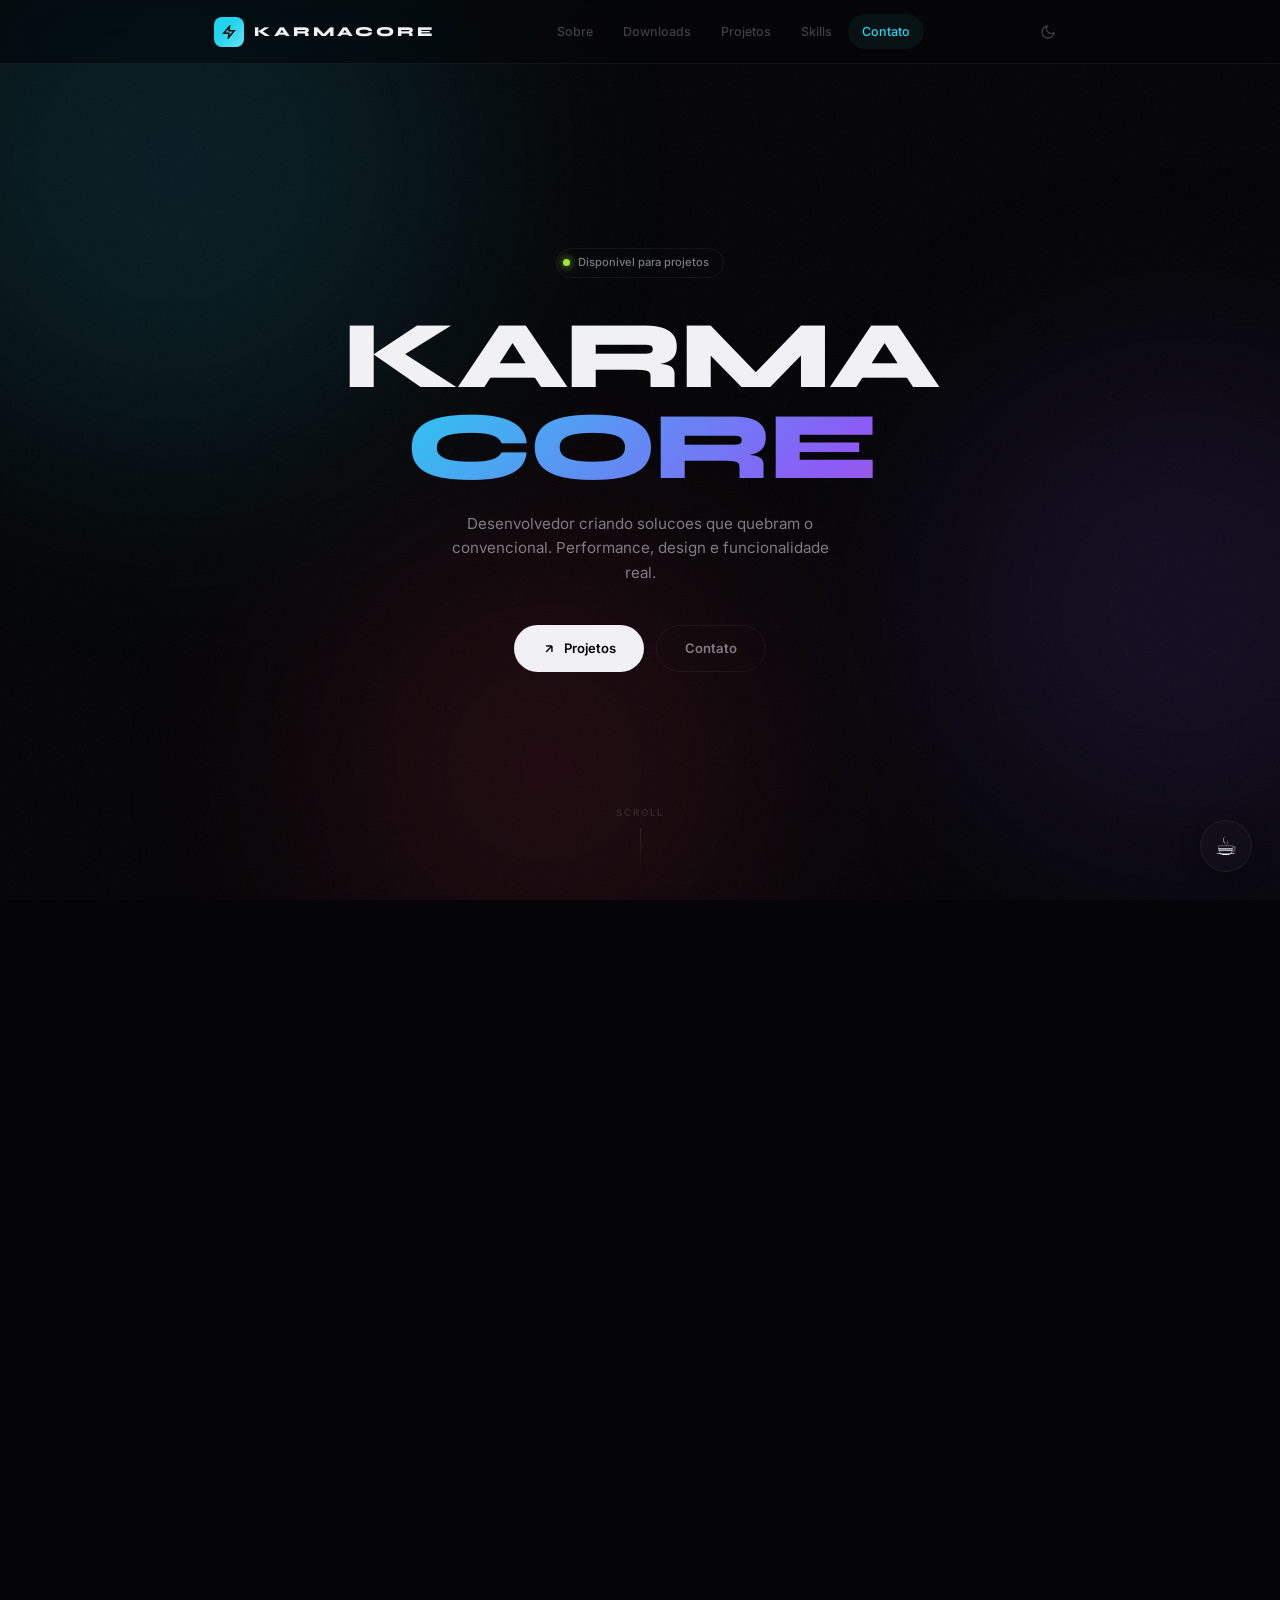
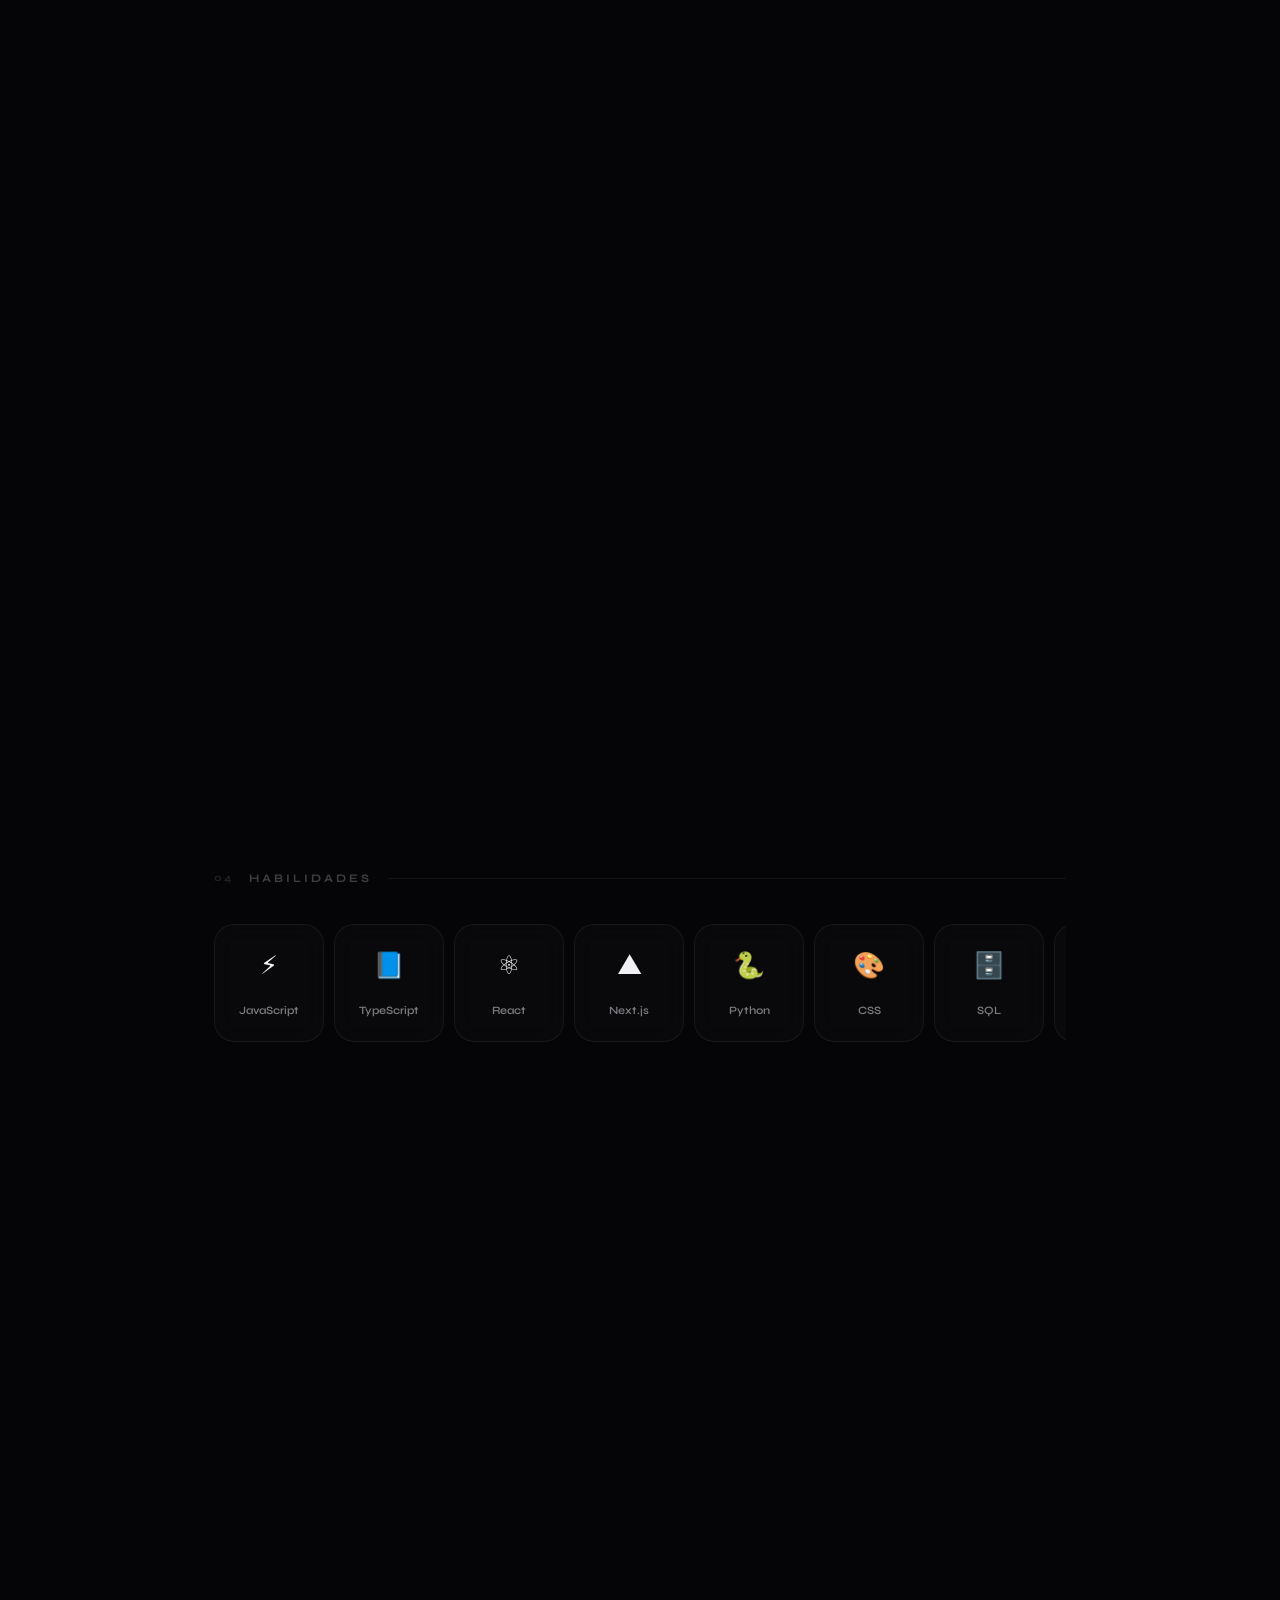
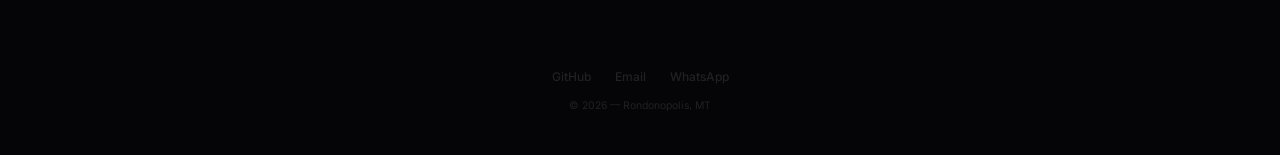
==== commit 5529d928: "NOVA design: complete rewrite with bento grid, scroll progress, animated counters - New design syste" ====
--- a/index.html
+++ b/index.html
@@ -4,32 +4,39 @@
     <meta charset="UTF-8">
     <meta name="viewport" content="width=device-width, initial-scale=1.0">
     <title>KARMACORE | Micael San</title>
-    <meta name="description" content="Portfólio de Micael San — Desenvolvedor, criador de ferramentas e projetos.">
+    <meta name="description" content="Portfolio de Micael San — Desenvolvedor, criador de ferramentas e projetos.">
     <meta property="og:title" content="KARMACORE | Micael San">
     <meta property="og:description" content="Desenvolvedor, criador de ferramentas e projetos.">
     <meta property="og:type" content="website">
     <meta property="og:url" content="https://micaelsan.com">
-    <meta name="theme-color" content="#06060a">
-    <link rel="icon" href="data:image/svg+xml,<svg xmlns='http://www.w3.org/2000/svg' viewBox='0 0 100 100'><text y='.9em' font-size='90'>⚡</text></svg>">
-    <link rel="stylesheet" href="style.css?v=3">
+    <meta name="theme-color" content="#050507">
+    <link rel="icon" href="data:image/svg+xml,<svg xmlns='http://www.w3.org/2000/svg' viewBox='0 0 100 100'><text y='.9em' font-size='90'>K</text></svg>">
+    <link rel="stylesheet" href="style.css?v=4">
 </head>
 <body>
 
-    <!-- ANIMATED BACKGROUND ORBS -->
-    <div class="orb orb-1"></div>
-    <div class="orb orb-2"></div>
-    <div class="orb orb-3"></div>
-    <div class="orb orb-4"></div>
+    <!-- Scroll progress -->
+    <div class="scroll-progress" id="scroll-progress"></div>
+
+    <!-- Mesh gradient background -->
+    <div class="mesh-bg">
+        <div class="blob"></div>
+        <div class="blob"></div>
+        <div class="blob"></div>
+    </div>
+    <div class="grain"></div>
 
     <!-- NAVBAR -->
-    <nav id="navbar">
-        <div class="nav-inner">
-            <a href="#" class="nav-logo" onclick="window.scrollTo({top:0,behavior:'smooth'});return false;">
-                <span class="nav-logo-icon">⚡</span>
-                <span class="nav-logo-text">KARMACORE</span>
+    <nav class="navbar" id="navbar">
+        <div class="navbar-inner">
+            <a href="#" class="logo" onclick="window.scrollTo({top:0,behavior:'smooth'});return false;">
+                <div class="logo-mark">
+                    <svg width="14" height="14" viewBox="0 0 24 24" fill="none" stroke="#050507" stroke-width="2.5" stroke-linecap="round"><path d="M13 2L3 14h9l-1 8 10-12h-9l1-8z"/></svg>
+                </div>
+                <span class="logo-word">KARMACORE</span>
             </a>
 
-            <div class="nav-center">
+            <div class="nav-links">
                 <a href="#about" class="nav-link" data-section="about">Sobre</a>
                 <a href="#downloads" class="nav-link" data-section="downloads">Downloads</a>
                 <a href="#projects" class="nav-link" data-section="projects">Projetos</a>
@@ -37,20 +44,20 @@
                 <a href="#contact" class="nav-link" data-section="contact">Contato</a>
             </div>
 
-            <div class="nav-right">
-                <button class="theme-toggle" id="theme-toggle" title="Alternar tema" onclick="toggleTheme()">
-                    <svg class="icon-moon" width="18" height="18" viewBox="0 0 24 24" fill="none" stroke="currentColor" stroke-width="2" stroke-linecap="round" stroke-linejoin="round"><path d="M21 12.79A9 9 0 1 1 11.21 3 7 7 0 0 0 21 12.79z"></path></svg>
-                    <svg class="icon-sun" width="18" height="18" viewBox="0 0 24 24" fill="none" stroke="currentColor" stroke-width="2" stroke-linecap="round" stroke-linejoin="round" style="display:none"><circle cx="12" cy="12" r="5"></circle><line x1="12" y1="1" x2="12" y2="3"></line><line x1="12" y1="21" x2="12" y2="23"></line><line x1="4.22" y1="4.22" x2="5.64" y2="5.64"></line><line x1="18.36" y1="18.36" x2="19.78" y2="19.78"></line><line x1="1" y1="12" x2="3" y2="12"></line><line x1="21" y1="12" x2="23" y2="12"></line><line x1="4.22" y1="19.78" x2="5.64" y2="18.36"></line><line x1="18.36" y1="5.64" x2="19.78" y2="4.22"></line></svg>
+            <div class="nav-actions">
+                <button class="btn-icon" title="Alternar tema" onclick="toggleTheme()">
+                    <svg class="icon-moon" width="16" height="16" viewBox="0 0 24 24" fill="none" stroke="currentColor" stroke-width="2" stroke-linecap="round" stroke-linejoin="round"><path d="M21 12.79A9 9 0 1 1 11.21 3 7 7 0 0 0 21 12.79z"></path></svg>
+                    <svg class="icon-sun" width="16" height="16" viewBox="0 0 24 24" fill="none" stroke="currentColor" stroke-width="2" stroke-linecap="round" stroke-linejoin="round" style="display:none"><circle cx="12" cy="12" r="5"></circle><line x1="12" y1="1" x2="12" y2="3"></line><line x1="12" y1="21" x2="12" y2="23"></line><line x1="4.22" y1="4.22" x2="5.64" y2="5.64"></line><line x1="18.36" y1="18.36" x2="19.78" y2="19.78"></line><line x1="1" y1="12" x2="3" y2="12"></line><line x1="21" y1="12" x2="23" y2="12"></line><line x1="4.22" y1="19.78" x2="5.64" y2="18.36"></line><line x1="18.36" y1="5.64" x2="19.78" y2="4.22"></line></svg>
                 </button>
-                <button class="nav-burger" id="burger" onclick="toggleBurger()">
+                <button class="burger" id="burger" onclick="toggleBurger()">
                     <span></span><span></span><span></span>
                 </button>
             </div>
         </div>
     </nav>
 
-    <!-- MOBILE MENU -->
-    <div id="mobile-menu" class="mobile-menu">
+    <!-- Mobile nav -->
+    <div id="mobile-nav" class="mobile-nav">
         <a href="#about" class="mm-link" onclick="closeBurger()">Sobre</a>
         <a href="#downloads" class="mm-link" onclick="closeBurger()">Downloads</a>
         <a href="#projects" class="mm-link" onclick="closeBurger()">Projetos</a>
@@ -58,211 +65,206 @@
         <a href="#contact" class="mm-link" onclick="closeBurger()">Contato</a>
     </div>
 
-    <div class="container">
-
-        <!-- HERO -->
-        <header class="hero">
-            <div class="hero-badge">
-                <span class="hero-badge-dot"></span>
+    <main>
+
+        <!-- ===== HERO ===== -->
+        <section class="hero" id="hero">
+            <div class="hero-tag">
+                <span class="dot"></span>
                 Disponivel para projetos
             </div>
-            <h1 class="title">KARMA<span class="title-accent">CORE</span></h1>
-            <p class="subtitle">Micael San &bull; Developer &bull; 2026</p>
-            <div class="hero-cta">
-                <a href="#projects" class="cta-primary">
+            <h1 class="hero-title">
+                KARMA
+                <span class="line-2">CORE</span>
+            </h1>
+            <p class="hero-sub">Desenvolvedor criando solucoes que quebram o convencional. Performance, design e funcionalidade real.</p>
+            <div class="hero-actions">
+                <a href="#projects" class="btn btn-primary">
                     <svg width="14" height="14" viewBox="0 0 24 24" fill="none" stroke="currentColor" stroke-width="2.5"><path d="M7 17L17 7M17 7H7M17 7v10"/></svg>
-                    Ver Projetos
-                </a>
-                <a href="#contact" class="cta-secondary">Contato</a>
-            </div>
-        </header>
-
-        <div class="divider"></div>
-
-        <!-- ABOUT -->
-        <section id="about" class="section">
-            <div class="section-label">Sobre mim</div>
-            <div class="about-card">
-                <img src="https://avatars.githubusercontent.com/u/167715159?v=4" alt="Micael San" class="about-avatar">
-                <div class="about-name">Micael San</div>
-                <div class="about-role">Developer &bull; Creator</div>
-                <p class="about-bio">
-                    Desenvolvedor apaixonado por criar soluções inovadoras e interfaces que fogem do comum.
-                    Foco em projetos com funcionalidade real,
-                    sempre explorando novas tecnologias e quebrando limites.
-                </p>
-                <div class="about-stats">
-                    <div class="about-stat">
-                        <div class="about-stat-value">3+</div>
-                        <div class="about-stat-label">Projetos</div>
-                    </div>
-                    <div class="about-stat">
-                        <div class="about-stat-value">5+</div>
-                        <div class="about-stat-label">Techs</div>
-                    </div>
-                    <div class="about-stat">
-                        <div class="about-stat-value">&infin;</div>
-                        <div class="about-stat-label">Cafe</div>
-                    </div>
-                </div>
-            </div>
-        </section>
-
-        <div class="divider"></div>
-
-        <!-- DOWNLOADS -->
-        <section id="downloads" class="section">
-            <div class="section-label">Downloads</div>
-            <a href="downloads.html" class="dl-card" id="dl-card">
-                <div class="dl-card-glow"></div>
-                <div class="dl-card-body">
-                    <div class="dl-card-icon">
-                        <svg width="24" height="24" viewBox="0 0 24 24" fill="none" stroke="currentColor" stroke-width="1.5" stroke-linecap="round" stroke-linejoin="round"><path d="M21 15v4a2 2 0 0 1-2 2H5a2 2 0 0 1-2-2v-4"></path><polyline points="7 10 12 15 17 10"></polyline><line x1="12" y1="15" x2="12" y2="3"></line></svg>
-                    </div>
-                    <div class="dl-card-text">
-                        <div class="dl-card-title">Central de Downloads</div>
-                        <div class="dl-card-sub">Windows &bull; Android &bull; v2.4.1</div>
-                    </div>
-                    <div class="dl-card-go">
-                        <svg width="16" height="16" viewBox="0 0 24 24" fill="none" stroke="currentColor" stroke-width="2.5"><line x1="5" y1="12" x2="19" y2="12"></line><polyline points="12 5 19 12 12 19"></polyline></svg>
+                    Projetos
+                </a>
+                <a href="#contact" class="btn btn-ghost">Contato</a>
+            </div>
+            <div class="hero-scroll">
+                <span>Scroll</span>
+                <div class="scroll-line"></div>
+            </div>
+        </section>
+
+        <!-- ===== ABOUT ===== -->
+        <section class="section reveal" id="about">
+            <div class="section-head">
+                <span class="section-num">01</span>
+                <span class="section-title">Sobre</span>
+                <span class="section-line"></span>
+            </div>
+            <div class="about-grid">
+                <div class="about-main reveal-card">
+                    <img src="https://avatars.githubusercontent.com/u/167715159?v=4" alt="Micael San" class="about-photo">
+                    <div class="about-info">
+                        <h2>Micael San</h2>
+                        <div class="role">Developer &bull; Creator</div>
+                        <p>Desenvolvedor apaixonado por criar solucoes inovadoras e interfaces que fogem do comum. Foco em projetos com funcionalidade real, sempre explorando novas tecnologias e quebrando limites.</p>
+                    </div>
+                </div>
+                <div class="stat-card reveal-card">
+                    <div class="stat-val" data-count="3">0</div>
+                    <div class="stat-label">Projetos</div>
+                </div>
+                <div class="stat-card reveal-card">
+                    <div class="stat-val" data-count="5">0</div>
+                    <div class="stat-label">Tecnologias</div>
+                </div>
+            </div>
+        </section>
+
+        <!-- ===== DOWNLOADS ===== -->
+        <section class="section reveal" id="downloads">
+            <div class="section-head">
+                <span class="section-num">02</span>
+                <span class="section-title">Downloads</span>
+                <span class="section-line"></span>
+            </div>
+            <a href="downloads.html" class="dl-banner reveal-card">
+                <div class="dl-inner">
+                    <div class="dl-icon">
+                        <svg width="22" height="22" viewBox="0 0 24 24" fill="none" stroke="currentColor" stroke-width="1.5" stroke-linecap="round" stroke-linejoin="round"><path d="M21 15v4a2 2 0 0 1-2 2H5a2 2 0 0 1-2-2v-4"></path><polyline points="7 10 12 15 17 10"></polyline><line x1="12" y1="15" x2="12" y2="3"></line></svg>
+                    </div>
+                    <div class="dl-text">
+                        <h3>Central de Downloads</h3>
+                        <p>Windows &bull; Android &bull; v2.4.1</p>
+                    </div>
+                    <div class="dl-arrow">
+                        <svg width="15" height="15" viewBox="0 0 24 24" fill="none" stroke="currentColor" stroke-width="2.5"><line x1="5" y1="12" x2="19" y2="12"></line><polyline points="12 5 19 12 12 19"></polyline></svg>
                     </div>
                 </div>
             </a>
         </section>
 
-        <div class="divider"></div>
-
-        <!-- PROJECTS -->
-        <section id="projects" class="section">
-            <div class="section-label">Projetos</div>
-            <div class="projects-grid">
-                <div class="project-card">
-                    <div class="project-img-wrapper">
-                        <img src="https://images.unsplash.com/photo-1550751827-4bd374c3f58b?w=700&h=360&fit=crop&q=80" alt="Karmacore" class="project-img">
-                        <div class="project-img-overlay"></div>
-                    </div>
-                    <div class="project-body">
-                        <div class="project-title">Karmacore</div>
-                        <p class="project-desc">
-                            Suite de ferramentas e utilitarios de sistema. Aplicativo multiplataforma para Windows e Android
-                            com foco em performance e seguranca.
-                        </p>
-                        <div class="project-tags">
-                            <span class="project-tag">Desktop</span>
-                            <span class="project-tag">Android</span>
-                            <span class="project-tag">C++</span>
-                            <span class="project-tag">Kotlin</span>
-                        </div>
-                        <div class="project-links">
-                            <a href="downloads.html" class="project-link project-link--primary">
-                                <svg width="14" height="14" viewBox="0 0 24 24" fill="none" stroke="currentColor" stroke-width="2.5"><path d="M21 15v4a2 2 0 0 1-2 2H5a2 2 0 0 1-2-2v-4"/><polyline points="7 10 12 15 17 10"/><line x1="12" y1="15" x2="12" y2="3"/></svg>
-                                Download
-                            </a>
-                        </div>
-                    </div>
-                </div>
-            </div>
-        </section>
-
-        <div class="divider"></div>
-
-        <!-- SKILLS -->
-        <section id="skills" class="section">
-            <div class="section-label">Habilidades</div>
-            <div class="skills-grid">
-                <div class="skill-tag"><span class="skill-icon">⚡</span>JavaScript</div>
-                <div class="skill-tag"><span class="skill-icon">📘</span>TypeScript</div>
-                <div class="skill-tag"><span class="skill-icon">⚛️</span>React</div>
-                <div class="skill-tag"><span class="skill-icon">▲</span>Next.js</div>
-                <div class="skill-tag"><span class="skill-icon">🐍</span>Python</div>
-                <div class="skill-tag"><span class="skill-icon">🎨</span>CSS / Tailwind</div>
-                <div class="skill-tag"><span class="skill-icon">🗄️</span>SQL / Prisma</div>
-                <div class="skill-tag"><span class="skill-icon">🤖</span>Kotlin</div>
-                <div class="skill-tag"><span class="skill-icon">🔧</span>C++</div>
-                <div class="skill-tag"><span class="skill-icon">🐙</span>Git</div>
-                <div class="skill-tag"><span class="skill-icon">🐧</span>Linux</div>
-                <div class="skill-tag"><span class="skill-icon">🚀</span>APIs</div>
-            </div>
-        </section>
-
-        <div class="divider"></div>
-
-        <!-- CONTACT -->
-        <section id="contact" class="section">
-            <div class="section-label">Contato</div>
-            <div class="contact-card">
-                <h3>Vamos conversar?</h3>
-                <p>Disponivel para projetos, parcerias e ideias malucas.</p>
-                <div class="contact-links">
-                    <a href="https://github.com/MicaelSanPedro" target="_blank" rel="noopener" class="contact-link">
-                        <span class="contact-icon">
-                            <svg width="18" height="18" viewBox="0 0 24 24" fill="currentColor"><path d="M12 0c-6.626 0-12 5.373-12 12 0 5.302 3.438 9.8 8.207 11.387.599.111.793-.261.793-.577v-2.234c-3.338.726-4.033-1.416-4.033-1.416-.546-1.387-1.333-1.756-1.333-1.756-1.089-.745.083-.729.083-.729 1.205.084 1.839 1.237 1.839 1.237 1.07 1.834 2.807 1.304 3.492.997.107-.775.418-1.305.762-1.604-2.665-.305-5.467-1.334-5.467-5.931 0-1.311.469-2.381 1.236-3.221-.124-.303-.535-1.524.117-3.176 0 0 1.008-.322 3.301 1.23.957-.266 1.983-.399 3.003-.404 1.02.005 2.047.138 3.006.404 2.291-1.552 3.297-1.23 3.297-1.23.653 1.653.242 2.874.118 3.176.77.84 1.235 1.911 1.235 3.221 0 4.609-2.807 5.624-5.479 5.921.43.372.823 1.102.823 2.222v3.293c0 .319.192.694.801.576 4.765-1.589 8.199-6.086 8.199-11.386 0-6.627-5.373-12-12-12z"/></svg>
-                        </span>
-                        <div>
-                            <span class="contact-label">GitHub</span>
-                            <span class="contact-sublabel">@MicaelSanPedro</span>
-                        </div>
-                        <span class="contact-arrow">&rarr;</span>
-                    </a>
-                    <a href="mailto:sanpedromicael@gmail.com" class="contact-link">
-                        <span class="contact-icon">📧</span>
-                        <div>
-                            <span class="contact-label">Email</span>
-                            <span class="contact-sublabel">sanpedromicael@gmail.com</span>
-                        </div>
-                        <span class="contact-arrow">&rarr;</span>
-                    </a>
-                    <a href="https://wa.me/5566984447849" target="_blank" rel="noopener" class="contact-link">
-                        <span class="contact-icon">
-                            <svg width="18" height="18" viewBox="0 0 24 24" fill="currentColor"><path d="M17.472 14.382c-.297-.149-1.758-.867-2.03-.967-.273-.099-.471-.148-.67.15-.197.297-.767.966-.94 1.164-.173.199-.347.223-.644.075-.297-.15-1.255-.463-2.39-1.475-.883-.788-1.48-1.761-1.653-2.059-.173-.297-.018-.458.13-.606.134-.133.298-.347.446-.52.149-.174.198-.298.298-.497.099-.198.05-.371-.025-.52-.075-.149-.669-1.612-.916-2.207-.242-.579-.487-.5-.669-.51-.173-.008-.371-.01-.57-.01-.198 0-.52.074-.792.372-.272.297-1.04 1.016-1.04 2.479 0 1.462 1.065 2.875 1.213 3.074.149.198 2.096 3.2 5.077 4.487.709.306 1.262.489 1.694.625.712.227 1.36.195 1.871.118.571-.085 1.758-.719 2.006-1.413.248-.694.248-1.289.173-1.413-.074-.124-.272-.198-.57-.347m-5.421 7.403h-.004a9.87 9.87 0 01-5.031-1.378l-.361-.214-3.741.982.998-3.648-.235-.374a9.86 9.86 0 01-1.51-5.26c.001-5.45 4.436-9.884 9.888-9.884 2.64 0 5.122 1.03 6.988 2.898a9.825 9.825 0 012.893 6.994c-.003 5.45-4.437 9.884-9.885 9.884m8.413-18.297A11.815 11.815 0 0012.05 0C5.495 0 .16 5.335.157 11.892c0 2.096.547 4.142 1.588 5.945L.057 24l6.305-1.654a11.882 11.882 0 005.683 1.448h.005c6.554 0 11.89-5.335 11.893-11.893a11.821 11.821 0 00-3.48-8.413z"/></svg>
-                        </span>
-                        <div>
-                            <span class="contact-label">WhatsApp</span>
-                            <span class="contact-sublabel">(66) 98444-7849</span>
-                        </div>
-                        <span class="contact-arrow">&rarr;</span>
-                    </a>
-                </div>
-            </div>
-        </section>
-
-    </div>
-
-    <!-- Coffee button -->
-    <div class="coffee" onclick="openModal()">☕</div>
-
-    <!-- Support modal -->
-    <div id="modal" onclick="if(event.target===this) closeModal()">
-        <div class="modal-content">
-            <span class="modal-close" onclick="closeModal()">&#10005;</span>
-            <div class="modal-title">APOIE O PROJETO</div>
-            <p class="modal-subtitle">Qualquer valor faz diferenca &#128293;</p>
-            <div class="pix-box">
-                <span id="pix-key" data-pix="1ad6a146-8d7e-4521-a96a-fde7ccd602ac">1ad6a146-8d7e-4521-a96a-fde7ccd602ac</span>
-                <button id="copy-btn" onclick="copyPix()" title="Copiar chave PIX">
-                    <svg width="16" height="16" viewBox="0 0 24 24" fill="none" stroke="currentColor" stroke-width="2" stroke-linecap="round" stroke-linejoin="round" id="copy-icon">
-                        <rect x="9" y="9" width="13" height="13" rx="2" ry="2"></rect>
-                        <path d="M5 15H4a2 2 0 0 1-2-2V4a2 2 0 0 1 2-2h9a2 2 0 0 1 2 2v1"></path>
-                    </svg>
-                    <svg width="16" height="16" viewBox="0 0 24 24" fill="none" stroke="currentColor" stroke-width="2.5" stroke-linecap="round" stroke-linejoin="round" id="check-icon" style="display:none">
-                        <polyline points="20 6 9 17 4 12"></polyline>
-                    </svg>
+        <!-- ===== PROJECTS ===== -->
+        <section class="section reveal" id="projects">
+            <div class="section-head">
+                <span class="section-num">03</span>
+                <span class="section-title">Projetos</span>
+                <span class="section-line"></span>
+            </div>
+            <div class="project-card reveal-card">
+                <div class="project-thumb">
+                    <img src="https://images.unsplash.com/photo-1550751827-4bd374c3f58b?w=800&h=400&fit=crop&q=80" alt="Karmacore">
+                </div>
+                <div class="project-content">
+                    <h3>Karmacore</h3>
+                    <p>Suite de ferramentas e utilitarios de sistema. Aplicativo multiplataforma para Windows e Android com foco em performance e seguranca.</p>
+                    <div class="tags">
+                        <span class="tag">Desktop</span>
+                        <span class="tag">Android</span>
+                        <span class="tag">C++</span>
+                        <span class="tag">Kotlin</span>
+                    </div>
+                    <div class="project-actions">
+                        <a href="downloads.html" class="btn btn-primary">
+                            <svg width="13" height="13" viewBox="0 0 24 24" fill="none" stroke="currentColor" stroke-width="2.5"><path d="M21 15v4a2 2 0 0 1-2 2H5a2 2 0 0 1-2-2v-4"/><polyline points="7 10 12 15 17 10"/><line x1="12" y1="15" x2="12" y2="3"/></svg>
+                            Download
+                        </a>
+                    </div>
+                </div>
+            </div>
+        </section>
+
+        <!-- ===== SKILLS ===== -->
+        <section class="section reveal" id="skills">
+            <div class="section-head">
+                <span class="section-num">04</span>
+                <span class="section-title">Habilidades</span>
+                <span class="section-line"></span>
+            </div>
+            <div class="skills-scroll">
+                <div class="skill"><span class="sk-icon">⚡</span><span class="sk-name">JavaScript</span></div>
+                <div class="skill"><span class="sk-icon">📘</span><span class="sk-name">TypeScript</span></div>
+                <div class="skill"><span class="sk-icon">⚛️</span><span class="sk-name">React</span></div>
+                <div class="skill"><span class="sk-icon">▲</span><span class="sk-name">Next.js</span></div>
+                <div class="skill"><span class="sk-icon">🐍</span><span class="sk-name">Python</span></div>
+                <div class="skill"><span class="sk-icon">🎨</span><span class="sk-name">CSS</span></div>
+                <div class="skill"><span class="sk-icon">🗄️</span><span class="sk-name">SQL</span></div>
+                <div class="skill"><span class="sk-icon">🤖</span><span class="sk-name">Kotlin</span></div>
+                <div class="skill"><span class="sk-icon">🔧</span><span class="sk-name">C++</span></div>
+                <div class="skill"><span class="sk-icon">🐙</span><span class="sk-name">Git</span></div>
+                <div class="skill"><span class="sk-icon">🐧</span><span class="sk-name">Linux</span></div>
+                <div class="skill"><span class="sk-icon">🚀</span><span class="sk-name">APIs</span></div>
+            </div>
+        </section>
+
+        <!-- ===== CONTACT ===== -->
+        <section class="section reveal" id="contact">
+            <div class="section-head">
+                <span class="section-num">05</span>
+                <span class="section-title">Contato</span>
+                <span class="section-line"></span>
+            </div>
+            <div class="contact-grid">
+                <a href="https://github.com/MicaelSanPedro" target="_blank" rel="noopener" class="contact-row reveal-card">
+                    <span class="cr-icon">
+                        <svg width="18" height="18" viewBox="0 0 24 24" fill="currentColor"><path d="M12 0c-6.626 0-12 5.373-12 12 0 5.302 3.438 9.8 8.207 11.387.599.111.793-.261.793-.577v-2.234c-3.338.726-4.033-1.416-4.033-1.416-.546-1.387-1.333-1.756-1.333-1.756-1.089-.745.083-.729.083-.729 1.205.084 1.839 1.237 1.839 1.237 1.07 1.834 2.807 1.304 3.492.997.107-.775.418-1.305.762-1.604-2.665-.305-5.467-1.334-5.467-5.931 0-1.311.469-2.381 1.236-3.221-.124-.303-.535-1.524.117-3.176 0 0 1.008-.322 3.301 1.23.957-.266 1.983-.399 3.003-.404 1.02.005 2.047.138 3.006.404 2.291-1.552 3.297-1.23 3.297-1.23.653 1.653.242 2.874.118 3.176.77.84 1.235 1.911 1.235 3.221 0 4.609-2.807 5.624-5.479 5.921.43.372.823 1.102.823 2.222v3.293c0 .319.192.694.801.576 4.765-1.589 8.199-6.086 8.199-11.386 0-6.627-5.373-12-12-12z"/></svg>
+                    </span>
+                    <div class="cr-text">
+                        <div class="cr-label">GitHub</div>
+                        <div class="cr-sub">@MicaelSanPedro</div>
+                    </div>
+                    <span class="cr-arrow">&rarr;</span>
+                </a>
+                <a href="mailto:sanpedromicael@gmail.com" class="contact-row reveal-card">
+                    <span class="cr-icon">📧</span>
+                    <div class="cr-text">
+                        <div class="cr-label">Email</div>
+                        <div class="cr-sub">sanpedromicael@gmail.com</div>
+                    </div>
+                    <span class="cr-arrow">&rarr;</span>
+                </a>
+                <a href="https://wa.me/5566984447849" target="_blank" rel="noopener" class="contact-row reveal-card">
+                    <span class="cr-icon">
+                        <svg width="18" height="18" viewBox="0 0 24 24" fill="currentColor"><path d="M17.472 14.382c-.297-.149-1.758-.867-2.03-.967-.273-.099-.471-.148-.67.15-.197.297-.767.966-.94 1.164-.173.199-.347.223-.644.075-.297-.15-1.255-.463-2.39-1.475-.883-.788-1.48-1.761-1.653-2.059-.173-.297-.018-.458.13-.606.134-.133.298-.347.446-.52.149-.174.198-.298.298-.497.099-.198.05-.371-.025-.52-.075-.149-.669-1.612-.916-2.207-.242-.579-.487-.5-.669-.51-.173-.008-.371-.01-.57-.01-.198 0-.52.074-.792.372-.272.297-1.04 1.016-1.04 2.479 0 1.462 1.065 2.875 1.213 3.074.149.198 2.096 3.2 5.077 4.487.709.306 1.262.489 1.694.625.712.227 1.36.195 1.871.118.571-.085 1.758-.719 2.006-1.413.248-.694.248-1.289.173-1.413-.074-.124-.272-.198-.57-.347m-5.421 7.403h-.004a9.87 9.87 0 01-5.031-1.378l-.361-.214-3.741.982.998-3.648-.235-.374a9.86 9.86 0 01-1.51-5.26c.001-5.45 4.436-9.884 9.888-9.884 2.64 0 5.122 1.03 6.988 2.898a9.825 9.825 0 012.893 6.994c-.003 5.45-4.437 9.884-9.885 9.884m8.413-18.297A11.815 11.815 0 0012.05 0C5.495 0 .16 5.335.157 11.892c0 2.096.547 4.142 1.588 5.945L.057 24l6.305-1.654a11.882 11.882 0 005.683 1.448h.005c6.554 0 11.89-5.335 11.893-11.893a11.821 11.821 0 00-3.48-8.413z"/></svg>
+                    </span>
+                    <div class="cr-text">
+                        <div class="cr-label">WhatsApp</div>
+                        <div class="cr-sub">(66) 98444-7849</div>
+                    </div>
+                    <span class="cr-arrow">&rarr;</span>
+                </a>
+            </div>
+        </section>
+
+    </main>
+
+    <!-- Coffee FAB -->
+    <div class="coffee-fab" onclick="openModal()">☕</div>
+
+    <!-- Modal -->
+    <div class="modal-overlay" id="modal" onclick="if(event.target===this)closeModal()">
+        <div class="modal-box" id="modal-box">
+            <button class="close-btn" onclick="closeModal()">&times;</button>
+            <h3>Apoie o Projeto</h3>
+            <p class="modal-sub">Qualquer valor faz diferenca</p>
+            <div class="pix-card">
+                <span class="pix-key" id="pix-key" data-pix="1ad6a146-8d7e-4521-a96a-fde7ccd602ac">1ad6a146-8d7e-4521-a96a-fde7ccd602ac</span>
+                <button class="copy-btn" onclick="copyPix()" title="Copiar chave PIX">
+                    <svg width="15" height="15" viewBox="0 0 24 24" fill="none" stroke="currentColor" stroke-width="2" stroke-linecap="round" stroke-linejoin="round" id="copy-icon"><rect x="9" y="9" width="13" height="13" rx="2" ry="2"></rect><path d="M5 15H4a2 2 0 0 1-2-2V4a2 2 0 0 1 2-2h9a2 2 0 0 1 2 2v1"></path></svg>
+                    <svg width="15" height="15" viewBox="0 0 24 24" fill="none" stroke="currentColor" stroke-width="2.5" stroke-linecap="round" stroke-linejoin="round" id="check-icon" style="display:none"><polyline points="20 6 9 17 4 12"></polyline></svg>
                 </button>
             </div>
-            <p class="pix-hint" onclick="copyPix()">Toque na chave ou no botao para copiar</p>
+            <p class="modal-hint" onclick="copyPix()">Toque para copiar a chave PIX</p>
         </div>
     </div>
 
     <!-- Footer -->
-    <footer>
-        <div class="footer-links">
-            <a href="https://github.com/MicaelSanPedro" target="_blank" rel="noopener" class="footer-link">GitHub</a>
-            <a href="mailto:sanpedromicael@gmail.com" class="footer-link">Email</a>
-            <a href="https://wa.me/5566984447849" target="_blank" rel="noopener" class="footer-link">WhatsApp</a>
+    <footer class="site-footer">
+        <div class="footer-row">
+            <a href="https://github.com/MicaelSanPedro" target="_blank" rel="noopener">GitHub</a>
+            <a href="mailto:sanpedromicael@gmail.com">Email</a>
+            <a href="https://wa.me/5566984447849" target="_blank" rel="noopener">WhatsApp</a>
         </div>
-        <p class="footer-copy">&copy; 2026 &mdash; Rondonopolis, MT &bull; Feito com cafe</p>
+        <p class="copy">&copy; 2026 &mdash; Rondonopolis, MT</p>
     </footer>
 
-    <script src="script.js?v=3"></script>
+    <script src="script.js?v=4"></script>
 </body>
 </html>
--- a/style.css
+++ b/style.css
@@ -1,149 +1,134 @@
 /* ═══════════════════════════════════════════════════
-   KARMACORE | Micael San — Premium Glass v3
+   KARMACORE — NOVA Design System
+   Portfolio de Micael San
    ═══════════════════════════════════════════════════ */
 
-/* ── Fonts ── */
-@import url('https://fonts.googleapis.com/css2?family=Plus+Jakarta+Sans:ital,wght@0,400;0,500;0,600;0,700;0,800;1,400&family=Space+Grotesk:wght@400;500;600;700&display=swap');
-
+@import url('https://fonts.googleapis.com/css2?family=Syne:wght@400;500;600;700;800&family=Inter:wght@400;500;600;700&display=swap');
+
+/* ── Tokens ── */
 :root {
-    /* Vibrant palette */
-    --accent: #818cf8;
-    --accent-2: #c084fc;
-    --accent-3: #f472b6;
-    --blue: #60a5fa;
-    --violet: #a78bfa;
-    --emerald: #34d399;
-    --rose: #fb7185;
-    --amber: #fbbf24;
     --cyan: #22d3ee;
-    --orange: #fb923c;
-
-    /* Dark theme */
-    --bg: #06060a;
-    --bg-card: rgba(255, 255, 255, 0.025);
-    --surface: rgba(255, 255, 255, 0.04);
-    --surface-hover: rgba(255, 255, 255, 0.07);
+    --violet: #8b5cf6;
+    --rose: #f43f5e;
+    --amber: #f59e0b;
+    --lime: #a3e635;
+    --orange: #f97316;
+    --sky: #38bdf8;
+
+    --bg: #050507;
+    --bg-elevated: #0a0a0f;
+    --surface: rgba(255, 255, 255, 0.02);
+    --surface-2: rgba(255, 255, 255, 0.04);
+    --surface-3: rgba(255, 255, 255, 0.06);
     --border: rgba(255, 255, 255, 0.06);
-    --border-hover: rgba(255, 255, 255, 0.12);
-
-    /* Glass */
-    --glass: rgba(255, 255, 255, 0.03);
-    --glass-border: rgba(255, 255, 255, 0.07);
-    --glass-shine: rgba(255, 255, 255, 0.1);
-    --blur: 24px;
-
-    /* Text */
-    --text: #f0f0f2;
-    --text-dim: rgba(240, 240, 242, 0.45);
-    --text-faint: rgba(240, 240, 242, 0.22);
-
-    /* System */
-    --r: 18px;
-    --r-lg: 28px;
-    --r-full: 9999px;
-    --shadow-sm: 0 2px 8px rgba(0,0,0,0.3);
-    --shadow: 0 8px 32px rgba(0,0,0,0.4);
-    --shadow-xl: 0 24px 80px rgba(0,0,0,0.6);
-    --ease: cubic-bezier(0.16, 1, 0.3, 1);
-    --ease-bounce: cubic-bezier(0.34, 1.56, 0.64, 1);
+    --border-2: rgba(255, 255, 255, 0.1);
+    --border-accent: rgba(34, 211, 238, 0.15);
+
+    --white: #f0f0f5;
+    --gray: rgba(240, 240, 245, 0.5);
+    --muted: rgba(240, 240, 245, 0.25);
+    --dim: rgba(240, 240, 245, 0.12);
+
+    --r-sm: 10px;
+    --r: 14px;
+    --r-lg: 20px;
+    --r-xl: 28px;
+    --r-full: 100px;
+    --ease: cubic-bezier(0.22, 1, 0.36, 1);
+    --ease-out: cubic-bezier(0.33, 1, 0.68, 1);
 }
 
 *, *::before, *::after { margin: 0; padding: 0; box-sizing: border-box; }
-
 html { scroll-behavior: smooth; scroll-padding-top: 80px; }
 
 body {
-    min-height: 100vh;
     background: var(--bg);
-    color: var(--text);
-    font-family: 'Plus Jakarta Sans', -apple-system, sans-serif;
+    color: var(--white);
+    font-family: 'Inter', system-ui, -apple-system, sans-serif;
     overflow-x: hidden;
-    line-height: 1.65;
+    line-height: 1.6;
     -webkit-font-smoothing: antialiased;
-    transition: background 0.6s, color 0.6s;
-}
-
-/* ═══════ ANIMATED BACKGROUND ORBS ═══════ */
-.orb {
+    transition: background 0.6s var(--ease);
+}
+
+/* ═══════ SCROLL PROGRESS BAR ═══════ */
+.scroll-progress {
     position: fixed;
-    border-radius: 50%;
-    filter: blur(80px);
-    opacity: 0.35;
-    pointer-events: none;
-    z-index: 0;
-    will-change: transform;
-}
-.orb-1 {
-    width: 500px; height: 500px;
-    background: radial-gradient(circle, #818cf8, transparent 70%);
-    top: -10%; left: -5%;
-    animation: orb-float-1 18s ease-in-out infinite;
-}
-.orb-2 {
-    width: 400px; height: 400px;
-    background: radial-gradient(circle, #c084fc, transparent 70%);
-    top: 50%; right: -8%;
-    animation: orb-float-2 22s ease-in-out infinite;
-}
-.orb-3 {
-    width: 350px; height: 350px;
-    background: radial-gradient(circle, #f472b6, transparent 70%);
-    bottom: -5%; left: 30%;
-    animation: orb-float-3 20s ease-in-out infinite;
-}
-.orb-4 {
-    width: 300px; height: 300px;
-    background: radial-gradient(circle, #22d3ee, transparent 70%);
-    top: 30%; left: 50%;
-    animation: orb-float-4 25s ease-in-out infinite;
-    opacity: 0.18;
-}
-
-@keyframes orb-float-1 {
-    0%, 100% { transform: translate(0, 0) scale(1); }
-    33% { transform: translate(80px, 60px) scale(1.1); }
-    66% { transform: translate(-40px, 100px) scale(0.95); }
-}
-@keyframes orb-float-2 {
-    0%, 100% { transform: translate(0, 0) scale(1); }
-    33% { transform: translate(-70px, -80px) scale(1.08); }
-    66% { transform: translate(50px, 40px) scale(0.92); }
-}
-@keyframes orb-float-3 {
-    0%, 100% { transform: translate(0, 0) scale(1); }
-    33% { transform: translate(60px, -50px) scale(1.12); }
-    66% { transform: translate(-80px, -30px) scale(0.9); }
-}
-@keyframes orb-float-4 {
-    0%, 100% { transform: translate(0, 0) scale(1); }
-    50% { transform: translate(-100px, 60px) scale(1.15); }
-}
-
-/* Noise texture overlay */
-body::after {
-    content: "";
+    top: 0;
+    left: 0;
+    height: 2px;
+    background: linear-gradient(90deg, var(--cyan), var(--violet), var(--rose));
+    z-index: 9999;
+    width: 0%;
+    transition: width 0.1s linear;
+}
+
+/* ═══════ MESH GRADIENT BG ═══════ */
+.mesh-bg {
     position: fixed;
     inset: 0;
+    z-index: 0;
     pointer-events: none;
+    overflow: hidden;
+}
+.mesh-bg .blob {
+    position: absolute;
+    border-radius: 50%;
+    filter: blur(120px);
+    opacity: 0.12;
+    animation: mesh-drift 20s ease-in-out infinite alternate;
+}
+.mesh-bg .blob:nth-child(1) {
+    width: 600px; height: 600px;
+    background: var(--cyan);
+    top: -15%; left: -10%;
+    animation-duration: 24s;
+}
+.mesh-bg .blob:nth-child(2) {
+    width: 500px; height: 500px;
+    background: var(--violet);
+    top: 40%; right: -12%;
+    animation-duration: 20s;
+    animation-delay: -5s;
+}
+.mesh-bg .blob:nth-child(3) {
+    width: 450px; height: 450px;
+    background: var(--rose);
+    bottom: -10%; left: 25%;
+    animation-duration: 22s;
+    animation-delay: -10s;
+}
+@keyframes mesh-drift {
+    0% { transform: translate(0, 0) scale(1) rotate(0deg); }
+    33% { transform: translate(40px, -30px) scale(1.05) rotate(5deg); }
+    66% { transform: translate(-20px, 40px) scale(0.95) rotate(-3deg); }
+    100% { transform: translate(30px, 20px) scale(1.02) rotate(2deg); }
+}
+
+/* Grain overlay */
+.grain {
+    position: fixed;
+    inset: 0;
     z-index: 1;
-    opacity: 0.015;
-    background-image: url("data:image/svg+xml,%3Csvg viewBox='0 0 256 256' xmlns='http://www.w3.org/2000/svg'%3E%3Cfilter id='noise'%3E%3CfeTurbulence type='fractalNoise' baseFrequency='0.9' numOctaves='4' stitchTiles='stitch'/%3E%3C/filter%3E%3Crect width='100%25' height='100%25' filter='url(%23noise)' opacity='1'/%3E%3C/svg%3E");
+    pointer-events: none;
+    opacity: 0.03;
+    background-image: url("data:image/svg+xml,%3Csvg viewBox='0 0 512 512' xmlns='http://www.w3.org/2000/svg'%3E%3Cfilter id='n'%3E%3CfeTurbulence type='fractalNoise' baseFrequency='0.85' numOctaves='4' stitchTiles='stitch'/%3E%3C/filter%3E%3Crect width='100%25' height='100%25' filter='url(%23n)'/%3E%3C/svg%3E");
 }
 
 /* ═══════ NAVBAR ═══════ */
-#navbar {
+.navbar {
     position: fixed;
     top: 0; left: 0; right: 0;
-    height: 66px;
+    height: 64px;
     z-index: 5000;
-    background: rgba(6, 6, 10, 0.55);
-    backdrop-filter: blur(30px) saturate(200%);
-    -webkit-backdrop-filter: blur(30px) saturate(200%);
-    border-bottom: 1px solid rgba(255,255,255,0.03);
-    transition: all 0.5s var(--ease);
-}
-.nav-inner {
-    max-width: 880px;
+    background: rgba(5, 5, 7, 0.6);
+    backdrop-filter: blur(24px) saturate(180%);
+    -webkit-backdrop-filter: blur(24px) saturate(180%);
+    border-bottom: 1px solid var(--border);
+    transition: all 0.4s var(--ease);
+}
+.navbar-inner {
+    max-width: 900px;
     margin: 0 auto;
     height: 100%;
     display: flex;
@@ -151,1011 +136,826 @@
     justify-content: space-between;
     padding: 0 24px;
 }
-.nav-logo {
+
+/* Logo */
+.logo {
     display: flex;
     align-items: center;
     gap: 10px;
     text-decoration: none;
     flex-shrink: 0;
 }
-.nav-logo-icon {
-    width: 32px; height: 32px;
-    background: linear-gradient(135deg, #818cf8, #c084fc, #f472b6);
-    border-radius: 10px;
+.logo-mark {
+    width: 30px; height: 30px;
+    background: var(--cyan);
+    border-radius: 8px;
+    display: grid;
+    place-items: center;
+    position: relative;
+    overflow: hidden;
+    transition: transform 0.3s var(--ease);
+}
+.logo-mark::after {
+    content: "";
+    position: absolute;
+    inset: 0;
+    background: linear-gradient(135deg, transparent 40%, rgba(255,255,255,0.3));
+}
+.logo:hover .logo-mark { transform: rotate(-8deg) scale(1.1); }
+.logo-mark svg { position: relative; z-index: 1; }
+.logo-word {
+    font-family: 'Syne', sans-serif;
+    font-size: 0.85rem;
+    font-weight: 800;
+    letter-spacing: 3px;
+    color: var(--white);
+}
+
+/* Nav links */
+.nav-links { display: flex; gap: 2px; }
+.nav-links a {
+    padding: 8px 14px;
+    border-radius: var(--r-full);
+    text-decoration: none;
+    color: var(--muted);
+    font-size: 0.78rem;
+    font-weight: 500;
+    transition: all 0.3s var(--ease);
+}
+.nav-links a:hover { color: var(--white); background: var(--surface-2); }
+.nav-links a.active { color: var(--cyan); background: rgba(34,211,238,0.06); }
+
+/* Nav right */
+.nav-actions { display: flex; align-items: center; gap: 6px; }
+
+/* Theme toggle */
+.btn-icon {
+    width: 36px; height: 36px;
     display: grid; place-items: center;
+    background: transparent;
+    border: 1px solid transparent;
+    border-radius: var(--r);
+    cursor: pointer;
+    color: var(--muted);
+    transition: all 0.3s var(--ease);
+    font-size: 0;
+}
+.btn-icon:hover { color: var(--amber); background: rgba(245,158,11,0.06); border-color: rgba(245,158,11,0.1); }
+.btn-icon:active { transform: scale(0.9); }
+.btn-icon svg { pointer-events: none; }
+
+/* Burger */
+.burger {
+    display: none;
+    flex-direction: column;
+    justify-content: center;
+    gap: 4px;
+    width: 36px; height: 36px;
+    padding: 9px 7px;
+    background: transparent;
+    border: 1px solid transparent;
+    border-radius: var(--r);
+    cursor: pointer;
+    transition: all 0.3s var(--ease);
+}
+.burger span {
+    width: 100%;
+    height: 1.5px;
+    background: var(--muted);
+    border-radius: 2px;
+    transition: all 0.3s var(--ease);
+}
+.burger.active span:nth-child(1) { transform: translateY(5.5px) rotate(45deg); background: var(--cyan); }
+.burger.active span:nth-child(2) { opacity: 0; }
+.burger.active span:nth-child(3) { transform: translateY(-5.5px) rotate(-45deg); background: var(--cyan); }
+
+/* Mobile menu */
+.mobile-nav {
+    display: none;
+    position: fixed;
+    top: 64px; left: 0; right: 0;
+    z-index: 4999;
+    background: rgba(5,5,7,0.95);
+    backdrop-filter: blur(32px);
+    -webkit-backdrop-filter: blur(32px);
+    border-bottom: 1px solid var(--border);
+    padding: 12px 16px 20px;
+    flex-direction: column;
+    gap: 2px;
+}
+.mobile-nav.open { display: flex; }
+.mobile-nav a {
+    padding: 14px 18px;
+    border-radius: var(--r);
+    text-decoration: none;
+    color: var(--gray);
     font-size: 0.9rem;
-    box-shadow: 0 2px 12px rgba(129, 140, 248, 0.3);
-    transition: transform 0.3s var(--ease);
-}
-.nav-logo:hover .nav-logo-icon { transform: rotate(-8deg) scale(1.08); }
-.nav-logo-text {
-    font-family: 'Space Grotesk', sans-serif;
-    font-size: 0.95rem;
-    font-weight: 700;
-    letter-spacing: 2.5px;
-    background: linear-gradient(135deg, #e0e7ff, #c7d2fe);
+    font-weight: 500;
+    transition: all 0.3s var(--ease);
+}
+.mobile-nav a:hover { color: var(--white); background: var(--surface-2); }
+
+/* ═══════ MAIN CONTAINER ═══════ */
+main {
+    max-width: 900px;
+    margin: 0 auto;
+    padding: 0 24px;
+    position: relative;
+    z-index: 10;
+}
+
+/* ═══════ HERO ═══════ */
+.hero {
+    min-height: 100vh;
+    display: flex;
+    flex-direction: column;
+    justify-content: center;
+    align-items: center;
+    text-align: center;
+    padding: 80px 0 60px;
+    position: relative;
+}
+
+.hero-tag {
+    display: inline-flex;
+    align-items: center;
+    gap: 8px;
+    padding: 5px 14px 5px 6px;
+    border: 1px solid var(--border);
+    border-radius: var(--r-full);
+    font-size: 0.7rem;
+    font-weight: 500;
+    color: var(--gray);
+    margin-bottom: 32px;
+    animation: fade-in 0.8s var(--ease) both;
+}
+.hero-tag .dot {
+    width: 7px; height: 7px;
+    border-radius: 50%;
+    background: var(--lime);
+    box-shadow: 0 0 8px var(--lime);
+    animation: blink 2s ease-in-out infinite;
+}
+@keyframes blink {
+    0%, 100% { opacity: 1; }
+    50% { opacity: 0.4; }
+}
+
+.hero-title {
+    font-family: 'Syne', sans-serif;
+    font-size: clamp(3rem, 13vw, 6rem);
+    font-weight: 800;
+    letter-spacing: -3px;
+    line-height: 0.95;
+    margin-bottom: 20px;
+    animation: fade-up 0.8s 0.1s var(--ease) both;
+}
+.hero-title .line-2 {
+    display: block;
+    background: linear-gradient(135deg, var(--cyan) 0%, var(--violet) 40%, var(--rose) 80%);
     -webkit-background-clip: text;
     background-clip: text;
     color: transparent;
-}
-
-.nav-center { display: flex; align-items: center; gap: 4px; }
-.nav-link {
-    padding: 8px 16px;
-    border-radius: var(--r-full);
-    text-decoration: none;
-    color: var(--text-dim);
-    font-family: 'Space Grotesk', sans-serif;
-    font-size: 0.78rem;
-    font-weight: 500;
-    letter-spacing: 0.5px;
-    transition: all 0.3s var(--ease);
-    position: relative;
-}
-.nav-link:hover {
-    color: var(--text);
-    background: var(--surface-hover);
-}
-.nav-link.active {
-    color: #fff;
-    background: linear-gradient(135deg, rgba(129,140,248,0.15), rgba(192,132,252,0.1));
-    border: 1px solid rgba(129,140,248,0.15);
-}
-
-.nav-right { display: flex; align-items: center; gap: 8px; }
-
-/* Theme toggle */
-.theme-toggle {
-    width: 40px; height: 40px;
-    display: flex; align-items: center; justify-content: center;
-    background: var(--surface);
-    border: 1px solid var(--border);
-    border-radius: 12px;
-    cursor: pointer;
-    color: var(--text-dim);
-    transition: all 0.3s var(--ease);
-    flex-shrink: 0;
-    font-size: 0;
-}
-.theme-toggle:hover {
-    color: var(--amber);
-    background: rgba(251, 191, 36, 0.06);
-    border-color: rgba(251, 191, 36, 0.15);
-    transform: scale(1.06);
-}
-.theme-toggle:active { transform: scale(0.94); }
-.theme-toggle svg { transition: all 0.3s var(--ease); pointer-events: none; }
-
-/* Burger */
-.nav-burger {
-    display: none;
-    flex-direction: column;
-    justify-content: center;
-    gap: 5px;
-    width: 40px; height: 40px;
-    padding: 9px 7px;
-    background: var(--surface);
-    border: 1px solid var(--border);
-    border-radius: 12px;
-    cursor: pointer;
-    transition: all 0.3s var(--ease);
-}
-.nav-burger span {
-    display: block;
-    width: 100%;
-    height: 1.5px;
-    background: var(--text-dim);
-    border-radius: 2px;
-    transition: all 0.3s var(--ease);
-}
-.nav-burger.open span:nth-child(1) { transform: translateY(6.5px) rotate(45deg); background: var(--accent); }
-.nav-burger.open span:nth-child(2) { opacity: 0; }
-.nav-burger.open span:nth-child(3) { transform: translateY(-6.5px) rotate(-45deg); background: var(--accent); }
-
-/* Mobile menu */
-.mobile-menu {
-    display: none;
-    position: fixed;
-    top: 66px; left: 0; right: 0;
-    z-index: 4999;
-    background: rgba(6, 6, 10, 0.94);
-    backdrop-filter: blur(40px) saturate(200%);
-    -webkit-backdrop-filter: blur(40px) saturate(200%);
-    border-bottom: 1px solid rgba(255,255,255,0.03);
-    padding: 12px 16px 20px;
-    flex-direction: column;
-    gap: 4px;
-}
-.mobile-menu.open { display: flex; }
-.mm-link {
-    padding: 15px 20px;
-    border-radius: 14px;
-    text-decoration: none;
-    color: var(--text-dim);
-    font-family: 'Space Grotesk', sans-serif;
-    font-size: 0.92rem;
-    font-weight: 500;
-    transition: all 0.3s var(--ease);
-}
-.mm-link:hover { color: var(--text); background: var(--surface-hover); }
-
-/* ── Container ── */
-.container {
-    max-width: 740px;
-    width: 100%;
-    margin: 0 auto;
-    padding: 90px 24px 40px;
-    position: relative;
-    z-index: 10;
-}
-
-/* ═══════ HERO ═══════ */
-.hero {
-    text-align: center;
-    padding: 56px 0 20px;
-    position: relative;
-}
-.hero-badge {
-    display: inline-flex;
-    align-items: center;
-    gap: 8px;
-    padding: 6px 16px 6px 8px;
-    background: var(--surface);
-    border: 1px solid var(--border);
-    border-radius: var(--r-full);
-    font-family: 'Space Grotesk', sans-serif;
-    font-size: 0.72rem;
-    font-weight: 500;
-    color: var(--text-dim);
-    margin-bottom: 28px;
-    letter-spacing: 0.3px;
-}
-.hero-badge-dot {
-    width: 8px; height: 8px;
-    border-radius: 50%;
-    background: var(--emerald);
-    box-shadow: 0 0 8px var(--emerald);
-    animation: pulse-dot 2s ease-in-out infinite;
-}
-@keyframes pulse-dot {
-    0%, 100% { opacity: 1; transform: scale(1); }
-    50% { opacity: 0.5; transform: scale(0.85); }
-}
-.title {
-    font-family: 'Space Grotesk', sans-serif;
-    font-size: clamp(2.8rem, 12vw, 4.5rem);
-    font-weight: 700;
-    letter-spacing: -2px;
-    line-height: 1.05;
-    cursor: default;
-}
-.title-accent {
-    background: linear-gradient(135deg, #818cf8 0%, #a78bfa 30%, #c084fc 50%, #e879f9 70%, #f472b6 100%);
     background-size: 200% 200%;
-    -webkit-background-clip: text;
-    background-clip: text;
-    color: transparent;
-    animation: gradient-shift 6s ease infinite;
-}
-@keyframes gradient-shift {
+    animation: gradient-x 5s ease infinite;
+}
+@keyframes gradient-x {
     0%, 100% { background-position: 0% 50%; }
     50% { background-position: 100% 50%; }
 }
-.subtitle {
-    font-family: 'Space Grotesk', sans-serif;
+
+.hero-sub {
     font-size: 0.95rem;
-    color: var(--text-dim);
-    margin-top: 16px;
-    letter-spacing: 1px;
-    font-weight: 400;
-}
-.hero-cta {
-    display: flex;
-    align-items: center;
-    justify-content: center;
+    color: var(--gray);
+    max-width: 380px;
+    margin-bottom: 40px;
+    animation: fade-up 0.8s 0.2s var(--ease) both;
+}
+
+.hero-actions {
+    display: flex;
     gap: 12px;
-    margin-top: 32px;
-}
-.hero-cta a {
+    animation: fade-up 0.8s 0.3s var(--ease) both;
+}
+.btn {
     display: inline-flex;
     align-items: center;
     gap: 8px;
     padding: 12px 28px;
     border-radius: var(--r-full);
     text-decoration: none;
-    font-family: 'Space Grotesk', sans-serif;
+    font-weight: 600;
     font-size: 0.82rem;
+    transition: all 0.3s var(--ease);
+    border: none;
+    cursor: pointer;
+}
+.btn-primary {
+    background: var(--white);
+    color: var(--bg);
+    box-shadow: 0 0 0 0 rgba(240,240,245,0);
+}
+.btn-primary:hover {
+    transform: translateY(-2px);
+    box-shadow: 0 8px 32px rgba(240,240,245,0.12);
+}
+.btn-ghost {
+    background: transparent;
+    color: var(--gray);
+    border: 1px solid var(--border);
+}
+.btn-ghost:hover {
+    color: var(--white);
+    border-color: var(--border-2);
+    background: var(--surface-2);
+    transform: translateY(-2px);
+}
+
+.hero-scroll {
+    position: absolute;
+    bottom: 32px;
+    display: flex;
+    flex-direction: column;
+    align-items: center;
+    gap: 8px;
+    animation: fade-up 0.8s 0.6s var(--ease) both;
+}
+.hero-scroll span {
+    font-size: 0.6rem;
     font-weight: 600;
-    transition: all 0.3s var(--ease);
-}
-.cta-primary {
-    background: linear-gradient(135deg, #818cf8, #a78bfa);
-    color: #fff;
-    box-shadow: 0 4px 20px rgba(129, 140, 248, 0.25);
-}
-.cta-primary:hover {
-    transform: translateY(-2px);
-    box-shadow: 0 8px 32px rgba(129, 140, 248, 0.35);
-}
-.cta-secondary {
-    background: var(--surface);
-    border: 1px solid var(--border);
-    color: var(--text-dim);
-}
-.cta-secondary:hover {
-    color: var(--text);
-    background: var(--surface-hover);
-    border-color: var(--border-hover);
-    transform: translateY(-2px);
-}
-
-/* ── Divider ── */
-.divider {
+    letter-spacing: 2px;
+    text-transform: uppercase;
+    color: var(--dim);
+}
+.scroll-line {
     width: 1px;
     height: 40px;
-    background: linear-gradient(to bottom, transparent, var(--border), transparent);
-    margin: 0 auto;
+    background: linear-gradient(to bottom, var(--dim), transparent);
+    animation: scroll-pulse 2s ease-in-out infinite;
+}
+@keyframes scroll-pulse {
+    0%, 100% { opacity: 1; transform: scaleY(1); }
+    50% { opacity: 0.3; transform: scaleY(0.6); }
 }
 
 /* ═══════ SECTIONS ═══════ */
-.section { margin-bottom: 56px; }
-.section-label {
-    font-family: 'Space Grotesk', sans-serif;
-    font-size: 0.7rem;
-    font-weight: 600;
+.section {
+    padding: 80px 0;
+    position: relative;
+}
+.section-head {
+    display: flex;
+    align-items: center;
+    gap: 16px;
+    margin-bottom: 36px;
+}
+.section-num {
+    font-family: 'Syne', sans-serif;
+    font-size: 0.65rem;
+    font-weight: 700;
+    color: var(--dim);
+    letter-spacing: 2px;
+}
+.section-title {
+    font-family: 'Syne', sans-serif;
+    font-size: 0.72rem;
+    font-weight: 700;
     letter-spacing: 3px;
     text-transform: uppercase;
-    background: linear-gradient(135deg, var(--accent), var(--accent-2));
-    -webkit-background-clip: text; background-clip: text;
-    color: transparent;
-    margin-bottom: 24px;
-    padding-left: 2px;
-    opacity: 0.8;
-}
-
-/* ═══════ ABOUT CARD ═══════ */
-.about-card {
-    background: var(--glass);
-    backdrop-filter: blur(var(--blur)) saturate(180%);
-    -webkit-backdrop-filter: blur(var(--blur)) saturate(180%);
-    border: 1px solid var(--glass-border);
+    color: var(--muted);
+}
+.section-line {
+    flex: 1;
+    height: 1px;
+    background: var(--border);
+}
+
+/* ═══════ ABOUT — BENTO GRID ═══════ */
+.about-grid {
+    display: grid;
+    grid-template-columns: 1fr 1fr;
+    grid-template-rows: auto auto;
+    gap: 12px;
+}
+.about-main {
+    grid-column: 1 / -1;
+    display: flex;
+    gap: 28px;
+    align-items: flex-start;
+    padding: 32px;
+    background: var(--surface);
+    border: 1px solid var(--border);
+    border-radius: var(--r-xl);
+    backdrop-filter: blur(16px);
+    -webkit-backdrop-filter: blur(16px);
+    transition: all 0.4s var(--ease);
+}
+.about-main:hover {
+    border-color: var(--border-2);
+    background: var(--surface-2);
+}
+.about-photo {
+    width: 80px; height: 80px;
     border-radius: var(--r-lg);
-    padding: 48px 40px;
-    text-align: center;
-    transition: all 0.5s var(--ease);
+    object-fit: cover;
+    border: 2px solid var(--border);
+    flex-shrink: 0;
+    transition: all 0.4s var(--ease);
+}
+.about-main:hover .about-photo {
+    border-color: var(--cyan);
+    box-shadow: 0 0 0 4px rgba(34,211,238,0.08);
+}
+.about-info h2 {
+    font-family: 'Syne', sans-serif;
+    font-size: 1.2rem;
+    font-weight: 700;
+    margin-bottom: 2px;
+}
+.about-info .role {
+    font-size: 0.72rem;
+    font-weight: 600;
+    color: var(--cyan);
+    letter-spacing: 2px;
+    text-transform: uppercase;
+    margin-bottom: 12px;
+}
+.about-info p {
+    font-size: 0.85rem;
+    color: var(--gray);
+    line-height: 1.75;
+}
+
+/* Stat cards */
+.stat-card {
+    padding: 24px;
+    background: var(--surface);
+    border: 1px solid var(--border);
+    border-radius: var(--r-xl);
+    backdrop-filter: blur(16px);
+    -webkit-backdrop-filter: blur(16px);
+    transition: all 0.4s var(--ease);
+}
+.stat-card:hover {
+    border-color: var(--border-2);
+    transform: translateY(-3px);
+    box-shadow: 0 8px 32px rgba(0,0,0,0.3);
+}
+.stat-card .stat-val {
+    font-family: 'Syne', sans-serif;
+    font-size: 2rem;
+    font-weight: 800;
+    line-height: 1;
+    margin-bottom: 4px;
+}
+.stat-card:nth-child(2) .stat-val { color: var(--cyan); }
+.stat-card:nth-child(3) .stat-val { color: var(--violet); }
+.stat-card:nth-child(4) .stat-val { color: var(--amber); }
+.stat-card .stat-label {
+    font-size: 0.65rem;
+    font-weight: 600;
+    letter-spacing: 1.5px;
+    text-transform: uppercase;
+    color: var(--dim);
+}
+
+/* ═══════ DOWNLOADS — BANNER ═══════ */
+.dl-banner {
+    position: relative;
+    padding: 2px;
+    border-radius: var(--r-xl);
+    background: conic-gradient(from var(--dl-angle, 0deg), var(--cyan), var(--violet), var(--rose), var(--amber), var(--cyan));
+    animation: spin-border 4s linear infinite;
+    text-decoration: none;
+    display: block;
+    transition: all 0.4s var(--ease);
+}
+@property --dl-angle {
+    syntax: '<angle>';
+    initial-value: 0deg;
+    inherits: false;
+}
+@keyframes spin-border {
+    to { --dl-angle: 360deg; }
+}
+/* Fallback */
+@supports not (background: conic-gradient(from 0deg, red, blue)) {
+    .dl-banner {
+        background: linear-gradient(135deg, var(--cyan), var(--violet), var(--rose));
+        background-size: 300% 300%;
+        animation: shift-bg 4s ease infinite;
+    }
+    @keyframes shift-bg {
+        0%, 100% { background-position: 0% 50%; }
+        50% { background-position: 100% 50%; }
+    }
+}
+.dl-banner:hover {
+    transform: translateY(-4px);
+    box-shadow: 0 12px 48px rgba(34,211,238,0.15), 0 0 80px rgba(139,92,246,0.08);
+}
+.dl-inner {
+    display: flex;
+    align-items: center;
+    gap: 20px;
+    padding: 28px 32px;
+    background: var(--bg-elevated);
+    border-radius: calc(var(--r-xl) - 2px);
     position: relative;
     overflow: hidden;
 }
-/* Glass top shine */
-.about-card::before {
+.dl-inner::before {
     content: "";
     position: absolute;
     top: 0; left: 0; right: 0;
     height: 1px;
-    background: linear-gradient(90deg, transparent 10%, var(--glass-shine) 50%, transparent 90%);
-}
-/* Glass inner glow */
-.about-card::after {
-    content: "";
-    position: absolute;
-    top: -50%; left: -50%;
-    width: 200%; height: 200%;
-    background: radial-gradient(circle at 50% 0%, rgba(129,140,248,0.03), transparent 60%);
-    pointer-events: none;
-}
-.about-card:hover {
-    border-color: var(--border-hover);
-    transform: translateY(-6px);
-    box-shadow: var(--shadow-xl), 0 0 60px rgba(129,140,248,0.04);
-}
-.about-avatar {
-    width: 96px; height: 96px;
+    background: linear-gradient(90deg, transparent, rgba(255,255,255,0.05), transparent);
+}
+.dl-icon {
+    width: 52px; height: 52px;
+    display: grid; place-items: center;
+    border-radius: var(--r);
+    background: rgba(34,211,238,0.08);
+    border: 1px solid rgba(34,211,238,0.12);
+    color: var(--cyan);
+    flex-shrink: 0;
+    transition: all 0.3s var(--ease);
+}
+.dl-banner:hover .dl-icon {
+    background: rgba(34,211,238,0.12);
+    transform: scale(1.06);
+}
+.dl-text { flex: 1; }
+.dl-text h3 {
+    font-family: 'Syne', sans-serif;
+    font-size: 1rem;
+    font-weight: 700;
+    color: var(--white);
+    margin-bottom: 3px;
+}
+.dl-text p {
+    font-size: 0.72rem;
+    color: var(--dim);
+    font-family: 'Inter', sans-serif;
+}
+.dl-arrow {
+    width: 38px; height: 38px;
+    display: grid; place-items: center;
     border-radius: 50%;
-    border: 2px solid var(--glass-border);
-    margin: 0 auto 22px;
-    object-fit: cover;
-    position: relative; z-index: 1;
-    transition: all 0.5s var(--ease);
-}
-.about-card:hover .about-avatar {
-    border-color: var(--accent);
-    box-shadow: 0 0 0 5px rgba(129,140,248,0.08), 0 0 30px rgba(129,140,248,0.15);
-    transform: scale(1.06);
-}
-.about-name {
-    font-family: 'Space Grotesk', sans-serif;
-    font-size: 1.4rem;
-    font-weight: 700;
-    color: var(--text);
-    margin-bottom: 4px;
-    position: relative; z-index: 1;
-}
-.about-role {
-    font-family: 'Space Grotesk', sans-serif;
-    font-size: 0.7rem;
-    font-weight: 600;
-    background: linear-gradient(135deg, var(--emerald), var(--cyan));
-    -webkit-background-clip: text; background-clip: text;
-    color: transparent;
-    letter-spacing: 3px;
-    text-transform: uppercase;
-    margin-bottom: 22px;
-    position: relative; z-index: 1;
-}
-.about-bio {
-    font-size: 0.88rem;
-    line-height: 1.85;
-    color: var(--text-dim);
-    max-width: 440px;
-    margin: 0 auto;
-    position: relative; z-index: 1;
-}
-.about-stats {
-    display: flex;
-    justify-content: center;
-    gap: 40px;
-    margin-top: 32px;
-    position: relative; z-index: 1;
-}
-.about-stat { text-align: center; }
-.about-stat-value {
-    font-family: 'Space Grotesk', sans-serif;
-    font-size: 1.4rem;
-    font-weight: 700;
-}
-.about-stat:nth-child(1) .about-stat-value { color: var(--accent); }
-.about-stat:nth-child(2) .about-stat-value { color: var(--accent-2); }
-.about-stat:nth-child(3) .about-stat-value { color: var(--amber); }
-.about-stat-label {
-    font-family: 'Space Grotesk', sans-serif;
-    font-size: 0.58rem;
-    font-weight: 600;
-    color: var(--text-faint);
-    letter-spacing: 2px;
-    text-transform: uppercase;
-    margin-top: 3px;
-}
-
-/* ═══════ DOWNLOAD CARD ═══════ */
-.dl-card {
-    display: block;
-    position: relative;
-    text-decoration: none;
-    color: var(--text);
-    transition: all 0.5s var(--ease);
-    border-radius: var(--r-lg);
-}
-.dl-card-glow {
-    position: absolute;
-    inset: -1px;
-    border-radius: var(--r-lg);
-    background: conic-gradient(from var(--angle, 0deg), #818cf8, #c084fc, #f472b6, #22d3ee, #34d399, #818cf8);
-    opacity: 0.6;
-    transition: opacity 0.5s var(--ease);
-    animation: rotate-border 4s linear infinite;
-}
-@keyframes rotate-border {
-    to { --angle: 360deg; }
-}
-/* Fallback for browsers without @property */
-@supports not (background: conic-gradient(from 0deg, red, blue)) {
-    .dl-card-glow {
-        background: linear-gradient(135deg, #818cf8, #a78bfa, #c084fc, #e879f9, #f472b6);
-        background-size: 300% 300%;
-        animation: dl-shift 4s ease infinite;
-    }
-    @keyframes dl-shift {
-        0%, 100% { background-position: 0% 50%; }
-        50% { background-position: 100% 50%; }
-    }
-}
-@property --angle {
-    syntax: '<angle>';
-    initial-value: 0deg;
-    inherits: false;
-}
-.dl-card:hover .dl-card-glow { opacity: 1; }
-.dl-card:hover {
-    transform: translateY(-5px);
-    box-shadow: 0 12px 48px rgba(129, 140, 248, 0.2), 0 0 80px rgba(192, 132, 252, 0.08);
-}
-.dl-card-body {
-    display: flex;
-    align-items: center;
-    gap: 20px;
-    padding: 26px 30px;
-    background: rgba(6, 6, 10, 0.92);
-    backdrop-filter: blur(20px);
-    border-radius: calc(var(--r-lg) - 2px);
-    position: relative;
-    overflow: hidden;
-}
-.dl-card-body::before {
-    content: "";
-    position: absolute;
-    top: 0; left: 0; right: 0;
-    height: 1px;
-    background: linear-gradient(90deg, transparent 5%, rgba(255,255,255,0.06) 50%, transparent 95%);
-}
-.dl-card-icon {
-    width: 56px; height: 56px;
-    display: flex; align-items: center; justify-content: center;
-    border-radius: 18px;
-    background: linear-gradient(135deg, rgba(129, 140, 248, 0.12), rgba(192, 132, 252, 0.08));
-    border: 1px solid rgba(129, 140, 248, 0.12);
-    color: var(--accent);
-    flex-shrink: 0;
-    transition: all 0.4s var(--ease);
-}
-.dl-card:hover .dl-card-icon {
-    background: linear-gradient(135deg, rgba(129, 140, 248, 0.2), rgba(192, 132, 252, 0.15));
-    transform: scale(1.08);
-    box-shadow: 0 0 24px rgba(129, 140, 248, 0.12);
-}
-.dl-card-text { flex: 1; }
-.dl-card-title {
-    font-family: 'Space Grotesk', sans-serif;
-    font-size: 1.05rem;
-    font-weight: 700;
-    color: var(--text);
-    margin-bottom: 3px;
-}
-.dl-card-sub {
-    font-size: 0.73rem;
-    color: var(--text-faint);
-    letter-spacing: 0.5px;
-    font-family: 'Space Grotesk', sans-serif;
-}
-.dl-card-go {
-    width: 40px; height: 40px;
-    display: flex; align-items: center; justify-content: center;
-    border-radius: 50%;
-    background: var(--surface);
-    border: 1px solid var(--border);
-    color: var(--accent);
+    background: var(--surface-2);
+    border: 1px solid var(--border);
+    color: var(--cyan);
     flex-shrink: 0;
     opacity: 0;
     transform: translateX(-8px);
-    transition: all 0.4s var(--ease);
-}
-.dl-card:hover .dl-card-go { opacity: 1; transform: translateX(0); }
-
-/* ═══════ SEARCH (downloads page) ═══════ */
-.search-box { position: relative; margin-bottom: 24px; }
-#search {
+    transition: all 0.3s var(--ease);
+}
+.dl-banner:hover .dl-arrow { opacity: 1; transform: translateX(0); }
+
+/* ═══════ PROJECTS ═══════ */
+.project-card {
+    background: var(--surface);
+    border: 1px solid var(--border);
+    border-radius: var(--r-xl);
+    overflow: hidden;
+    transition: all 0.5s var(--ease);
+    backdrop-filter: blur(16px);
+    -webkit-backdrop-filter: blur(16px);
+}
+.project-card:hover {
+    border-color: var(--border-2);
+    transform: translateY(-6px);
+    box-shadow: 0 20px 60px rgba(0,0,0,0.4);
+}
+.project-thumb {
+    position: relative;
+    height: 200px;
+    overflow: hidden;
+}
+.project-thumb img {
     width: 100%;
-    padding: 15px 20px 15px 50px;
-    background: var(--glass);
-    backdrop-filter: blur(20px);
-    -webkit-backdrop-filter: blur(20px);
-    border: 1px solid var(--glass-border);
-    border-radius: var(--r);
-    font-size: 0.88rem;
-    font-family: 'Plus Jakarta Sans', sans-serif;
-    color: var(--text);
-    transition: all 0.4s var(--ease);
-}
-#search::placeholder { color: var(--text-faint); }
-#search:focus {
-    outline: none;
-    border-color: var(--accent);
-    box-shadow: 0 0 0 3px rgba(129,140,248,0.08), 0 0 24px rgba(129,140,248,0.06);
-}
-.search-icon {
-    position: absolute;
-    left: 18px; top: 50%;
-    transform: translateY(-50%);
-    font-size: 1rem;
-    color: var(--text-faint);
-}
-
-/* ═══════ FOLDER / ACCORDION ═══════ */
-.folder {
-    background: var(--glass);
-    backdrop-filter: blur(var(--blur)) saturate(180%);
-    -webkit-backdrop-filter: blur(var(--blur)) saturate(180%);
-    border: 1px solid var(--glass-border);
-    border-radius: var(--r-lg);
-    margin-bottom: 12px;
-    overflow: hidden;
-    transition: all 0.4s var(--ease);
-    position: relative;
-}
-.folder::before {
+    height: 100%;
+    object-fit: cover;
+    filter: brightness(0.7) saturate(1.1);
+    transition: all 0.6s var(--ease);
+}
+.project-card:hover .project-thumb img {
+    filter: brightness(0.85) saturate(1.2);
+    transform: scale(1.06);
+}
+.project-thumb::after {
     content: "";
     position: absolute;
-    top: 0; left: 0; right: 0;
-    height: 1px;
-    background: linear-gradient(90deg, transparent 10%, var(--glass-shine) 50%, transparent 90%);
-    z-index: 1;
-}
-.folder:hover { border-color: var(--border-hover); }
-.folder-header {
-    padding: 22px 28px;
-    cursor: pointer;
-    display: flex;
-    align-items: center;
-    justify-content: space-between;
-    font-family: 'Space Grotesk', sans-serif;
-    font-size: 0.82rem;
-    font-weight: 600;
-    letter-spacing: 0.5px;
-    user-select: none;
-    transition: background 0.3s var(--ease);
-    position: relative;
-    z-index: 1;
-}
-.folder-header:hover { background: var(--surface-hover); }
-.folder-header .toggle-icon {
-    font-size: 1.2rem;
-    color: var(--text-faint);
-    width: 32px; height: 32px;
-    display: flex; align-items: center; justify-content: center;
-    border-radius: 10px;
-    background: var(--surface);
-    transition: all 0.4s var(--ease);
-}
-.folder-header.active .toggle-icon {
-    transform: rotate(180deg);
-    color: var(--accent);
-    background: rgba(129,140,248,0.1);
-}
-.content {
-    max-height: 0;
-    overflow: hidden;
-    transition: max-height 0.5s var(--ease), padding 0.4s var(--ease);
-    padding: 0 28px;
-    position: relative;
-    z-index: 1;
-}
-.content.open { max-height: 600px; padding-bottom: 24px; }
-
-.download-btn {
-    display: flex;
-    align-items: center;
-    gap: 16px;
-    width: 100%;
-    padding: 18px 22px;
-    margin: 6px 0;
-    background: var(--surface);
-    border: 1px solid var(--border);
-    border-radius: var(--r);
-    color: var(--text);
-    text-decoration: none;
-    font-weight: 500;
-    font-size: 0.88rem;
-    transition: all 0.3s var(--ease);
-}
-.download-btn:hover {
-    background: var(--surface-hover);
-    border-color: var(--accent);
-    transform: translateX(6px);
-    box-shadow: 0 0 0 2px rgba(129,140,248,0.06);
-}
-.download-btn .dl-icon { font-size: 1.3rem; flex-shrink: 0; }
-.download-btn .dl-info { font-size: 0.68rem; color: var(--text-faint); margin-top: 2px; }
-#no-results {
-    display: none;
-    text-align: center;
-    padding: 36px 20px;
-    color: var(--text-faint);
-    font-size: 0.88rem;
-}
-
-/* ═══════ PROJECTS ═══════ */
-.projects-grid { display: flex; flex-direction: column; gap: 16px; }
-.project-card {
-    background: var(--glass);
-    backdrop-filter: blur(var(--blur)) saturate(180%);
-    -webkit-backdrop-filter: blur(var(--blur)) saturate(180%);
-    border: 1px solid var(--glass-border);
-    border-radius: var(--r-lg);
-    overflow: hidden;
-    transition: all 0.5s var(--ease);
-    position: relative;
-}
-.project-card::before {
-    content: "";
-    position: absolute;
-    top: 0; left: 0; right: 0;
-    height: 1px;
-    background: linear-gradient(90deg, transparent 10%, var(--glass-shine) 50%, transparent 90%);
-    z-index: 2;
-}
-.project-card:hover {
-    transform: translateY(-6px);
-    border-color: var(--border-hover);
-    box-shadow: var(--shadow-xl), 0 0 60px rgba(129,140,248,0.04);
-}
-.project-img-wrapper { position: relative; overflow: hidden; }
-.project-img {
-    width: 100%; height: 190px;
-    object-fit: cover;
-    filter: brightness(0.75) saturate(1.2);
-    transition: all 0.7s var(--ease);
-}
-.project-card:hover .project-img {
-    filter: brightness(0.9) saturate(1.3);
-    transform: scale(1.06);
-}
-.project-img-overlay {
-    position: absolute; inset: 0;
-    background: linear-gradient(to top, var(--bg) 0%, rgba(6,6,10,0.2) 40%, transparent 70%);
-    pointer-events: none;
-}
-.project-body { padding: 28px; }
-.project-title {
-    font-family: 'Space Grotesk', sans-serif;
+    inset: 0;
+    background: linear-gradient(to top, var(--bg) 0%, transparent 60%);
+}
+.project-content { padding: 28px; }
+.project-content h3 {
+    font-family: 'Syne', sans-serif;
     font-size: 1.15rem;
     font-weight: 700;
     margin-bottom: 8px;
-    color: var(--text);
-}
-.project-desc {
-    font-size: 0.84rem;
-    color: var(--text-dim);
-    line-height: 1.75;
+}
+.project-content p {
+    font-size: 0.82rem;
+    color: var(--gray);
+    line-height: 1.7;
     margin-bottom: 20px;
 }
-.project-tags { display: flex; gap: 8px; flex-wrap: wrap; margin-bottom: 22px; }
-.project-tag {
-    font-family: 'Space Grotesk', sans-serif;
-    font-size: 0.62rem;
+.tags { display: flex; gap: 6px; flex-wrap: wrap; margin-bottom: 20px; }
+.tag {
+    font-size: 0.6rem;
     font-weight: 600;
-    padding: 5px 13px;
-    border-radius: 10px;
+    padding: 4px 10px;
+    border-radius: 8px;
     letter-spacing: 0.3px;
-    transition: all 0.3s var(--ease);
-}
-.project-tag:nth-child(1) { color: var(--blue); border: 1px solid rgba(96,165,250,0.2); background: rgba(96,165,250,0.06); }
-.project-tag:nth-child(2) { color: var(--emerald); border: 1px solid rgba(52,211,153,0.2); background: rgba(52,211,153,0.06); }
-.project-tag:nth-child(3) { color: var(--cyan); border: 1px solid rgba(34,211,238,0.2); background: rgba(34,211,238,0.06); }
-.project-tag:nth-child(4) { color: var(--violet); border: 1px solid rgba(167,139,250,0.2); background: rgba(167,139,250,0.06); }
-.project-links { display: flex; gap: 10px; flex-wrap: wrap; }
-.project-link {
-    display: inline-flex;
-    align-items: center;
+}
+.tag:nth-child(1) { color: var(--sky); background: rgba(56,189,248,0.08); border: 1px solid rgba(56,189,248,0.12); }
+.tag:nth-child(2) { color: var(--lime); background: rgba(163,230,53,0.08); border: 1px solid rgba(163,230,53,0.12); }
+.tag:nth-child(3) { color: var(--cyan); background: rgba(34,211,238,0.08); border: 1px solid rgba(34,211,238,0.12); }
+.tag:nth-child(4) { color: var(--violet); background: rgba(139,92,246,0.08); border: 1px solid rgba(139,92,246,0.12); }
+.project-actions { display: flex; gap: 8px; }
+.project-actions .btn { font-size: 0.76rem; padding: 9px 20px; }
+
+/* ═══════ SKILLS — HORIZONTAL SCROLL ═══════ */
+.skills-scroll {
+    display: flex;
+    gap: 10px;
+    overflow-x: auto;
+    padding-bottom: 8px;
+    scrollbar-width: none;
+}
+.skills-scroll::-webkit-scrollbar { display: none; }
+.skill {
+    flex-shrink: 0;
+    padding: 20px 22px;
+    background: var(--surface);
+    border: 1px solid var(--border);
+    border-radius: var(--r-lg);
+    text-align: center;
+    transition: all 0.3s var(--ease);
+    min-width: 110px;
+    backdrop-filter: blur(12px);
+    -webkit-backdrop-filter: blur(12px);
+}
+.skill:hover {
+    background: var(--surface-2);
+    transform: translateY(-4px);
+    border-color: var(--border-2);
+}
+.skill .sk-icon { font-size: 1.6rem; display: block; margin-bottom: 10px; }
+.skill .sk-name {
+    font-family: 'Syne', sans-serif;
+    font-size: 0.7rem;
+    font-weight: 600;
+    color: var(--gray);
+}
+
+/* ═══════ CONTACT ═══════ */
+.contact-grid {
+    display: flex;
+    flex-direction: column;
     gap: 8px;
-    padding: 11px 22px;
-    border-radius: var(--r);
+}
+.contact-row {
+    display: flex;
+    align-items: center;
+    gap: 16px;
+    padding: 20px 24px;
+    background: var(--surface);
+    border: 1px solid var(--border);
+    border-radius: var(--r-lg);
     text-decoration: none;
-    font-family: 'Space Grotesk', sans-serif;
-    font-size: 0.78rem;
-    font-weight: 600;
-    transition: all 0.3s var(--ease);
-}
-.project-link--primary {
-    background: linear-gradient(135deg, rgba(129,140,248,0.12), rgba(192,132,252,0.08));
-    border: 1px solid rgba(129,140,248,0.2);
-    color: var(--accent);
-}
-.project-link--primary:hover {
-    background: linear-gradient(135deg, rgba(129,140,248,0.2), rgba(192,132,252,0.15));
-    transform: translateY(-2px);
-    box-shadow: 0 6px 20px rgba(129,140,248,0.15);
-}
-
-/* ═══════ SKILLS ═══════ */
-.skills-grid {
-    display: grid;
-    grid-template-columns: repeat(auto-fill, minmax(125px, 1fr));
-    gap: 10px;
-}
-.skill-tag {
-    background: var(--glass);
+    color: var(--white);
+    transition: all 0.3s var(--ease);
     backdrop-filter: blur(16px);
     -webkit-backdrop-filter: blur(16px);
-    border: 1px solid var(--glass-border);
+}
+.contact-row:hover {
+    background: var(--surface-2);
+    border-color: var(--border-2);
+    transform: translateX(6px);
+}
+.contact-row .cr-icon {
+    width: 44px; height: 44px;
+    display: grid; place-items: center;
     border-radius: var(--r);
-    padding: 20px 10px;
-    text-align: center;
-    font-family: 'Space Grotesk', sans-serif;
-    font-size: 0.72rem;
-    font-weight: 500;
-    color: var(--text-dim);
-    transition: all 0.4s var(--ease);
-    position: relative;
-    overflow: hidden;
-}
-.skill-tag::before {
-    content: "";
-    position: absolute;
-    top: 0; left: 0; right: 0;
-    height: 1px;
-    background: linear-gradient(90deg, transparent 10%, var(--glass-shine) 50%, transparent 90%);
-}
-.skill-tag:nth-child(1):hover { border-color: var(--amber); color: var(--amber); background: rgba(251,191,36,0.04); box-shadow: 0 6px 24px rgba(251,191,36,0.08); }
-.skill-tag:nth-child(2):hover { border-color: var(--blue); color: var(--blue); background: rgba(96,165,250,0.04); box-shadow: 0 6px 24px rgba(96,165,250,0.08); }
-.skill-tag:nth-child(3):hover { border-color: var(--cyan); color: var(--cyan); background: rgba(34,211,238,0.04); box-shadow: 0 6px 24px rgba(34,211,238,0.08); }
-.skill-tag:nth-child(4):hover { border-color: var(--text); color: var(--text); background: rgba(255,255,255,0.02); box-shadow: 0 6px 24px rgba(255,255,255,0.03); }
-.skill-tag:nth-child(5):hover { border-color: var(--emerald); color: var(--emerald); background: rgba(52,211,153,0.04); box-shadow: 0 6px 24px rgba(52,211,153,0.08); }
-.skill-tag:nth-child(6):hover { border-color: var(--accent-3); color: var(--accent-3); background: rgba(244,114,182,0.04); box-shadow: 0 6px 24px rgba(244,114,182,0.08); }
-.skill-tag:nth-child(7):hover { border-color: var(--blue); color: var(--blue); background: rgba(96,165,250,0.04); box-shadow: 0 6px 24px rgba(96,165,250,0.08); }
-.skill-tag:nth-child(8):hover { border-color: var(--violet); color: var(--violet); background: rgba(167,139,250,0.04); box-shadow: 0 6px 24px rgba(167,139,250,0.08); }
-.skill-tag:nth-child(9):hover { border-color: var(--accent); color: var(--accent); background: rgba(129,140,248,0.04); box-shadow: 0 6px 24px rgba(129,140,248,0.08); }
-.skill-tag:nth-child(10):hover { border-color: var(--orange); color: var(--orange); background: rgba(251,146,60,0.04); box-shadow: 0 6px 24px rgba(251,146,60,0.08); }
-.skill-tag:nth-child(11):hover { border-color: var(--amber); color: var(--amber); background: rgba(251,191,36,0.04); box-shadow: 0 6px 24px rgba(251,191,36,0.08); }
-.skill-tag:nth-child(12):hover { border-color: var(--emerald); color: var(--emerald); background: rgba(52,211,153,0.04); box-shadow: 0 6px 24px rgba(52,211,153,0.08); }
-.skill-tag:hover { transform: translateY(-5px); }
-.skill-icon { font-size: 1.5rem; display: block; margin-bottom: 10px; }
-
-/* ═══════ CONTACT ═══════ */
-.contact-card {
-    background: var(--glass);
-    backdrop-filter: blur(var(--blur)) saturate(180%);
-    -webkit-backdrop-filter: blur(var(--blur)) saturate(180%);
-    border: 1px solid var(--glass-border);
-    border-radius: var(--r-lg);
-    padding: 48px 36px;
-    text-align: center;
-    transition: all 0.5s var(--ease);
-    position: relative;
-    overflow: hidden;
-}
-.contact-card::before {
-    content: "";
-    position: absolute;
-    top: 0; left: 0; right: 0;
-    height: 1px;
-    background: linear-gradient(90deg, transparent 10%, var(--glass-shine) 50%, transparent 90%);
-}
-.contact-card:hover { border-color: var(--border-hover); box-shadow: var(--shadow-xl); }
-.contact-card h3 {
-    font-family: 'Space Grotesk', sans-serif;
-    font-size: 1.25rem;
-    font-weight: 700;
-    margin-bottom: 6px;
-    color: var(--text);
-}
-.contact-card > p { color: var(--text-dim); font-size: 0.85rem; margin-bottom: 32px; }
-.contact-links { display: flex; flex-direction: column; gap: 10px; }
-.contact-link {
-    display: flex;
-    align-items: center;
-    gap: 16px;
-    padding: 18px 24px;
-    background: var(--surface);
-    border: 1px solid var(--border);
-    border-radius: var(--r);
-    text-decoration: none;
-    color: var(--text);
-    font-weight: 500;
-    transition: all 0.3s var(--ease);
-}
-.contact-link:nth-child(1):hover { border-color: rgba(255,255,255,0.15); box-shadow: 0 0 0 3px rgba(255,255,255,0.03); }
-.contact-link:nth-child(2):hover { border-color: var(--accent); box-shadow: 0 0 0 3px rgba(129,140,248,0.06); }
-.contact-link:nth-child(3):hover { border-color: var(--emerald); box-shadow: 0 0 0 3px rgba(52,211,153,0.06); }
-.contact-link:hover { background: var(--surface-hover); transform: translateX(6px); }
-.contact-icon {
+    background: var(--surface-2);
+    border: 1px solid var(--border);
+    flex-shrink: 0;
     font-size: 1.2rem;
-    width: 44px; height: 44px;
-    display: flex; align-items: center; justify-content: center;
-    border-radius: 13px;
-    background: var(--surface);
-    border: 1px solid var(--border);
-    flex-shrink: 0;
-}
-.contact-label { font-family: 'Space Grotesk', sans-serif; font-size: 0.9rem; }
-.contact-sublabel { font-size: 0.68rem; color: var(--text-faint); display: block; margin-top: 2px; }
-.contact-arrow {
-    margin-left: auto;
+}
+.contact-row .cr-text { flex: 1; }
+.contact-row .cr-label {
+    font-family: 'Syne', sans-serif;
+    font-size: 0.88rem;
+    font-weight: 600;
+}
+.contact-row .cr-sub {
+    font-size: 0.68rem;
+    color: var(--dim);
+    margin-top: 1px;
+}
+.contact-row .cr-arrow {
+    color: var(--dim);
     opacity: 0;
-    transform: translateX(-8px);
-    transition: all 0.3s var(--ease);
-    color: var(--accent);
-}
-.contact-link:hover .contact-arrow { opacity: 1; transform: translateX(0); }
+    transform: translateX(-6px);
+    transition: all 0.3s var(--ease);
+}
+.contact-row:hover .cr-arrow { opacity: 1; transform: translateX(0); color: var(--cyan); }
 
 /* ═══════ MODAL ═══════ */
-#modal {
+.modal-overlay {
     position: fixed;
     inset: 0;
     background: rgba(0,0,0,0.7);
-    backdrop-filter: blur(16px);
+    backdrop-filter: blur(12px);
     display: none;
     align-items: center;
     justify-content: center;
     z-index: 10000;
 }
-.modal-content {
-    position: relative;
-    background: rgba(10, 10, 14, 0.96);
-    backdrop-filter: blur(48px) saturate(200%);
-    -webkit-backdrop-filter: blur(48px) saturate(200%);
-    border: 1px solid var(--glass-border);
-    border-radius: var(--r-lg);
-    padding: 48px 40px;
-    max-width: 420px;
-    width: 92%;
+.modal-box {
+    background: var(--bg-elevated);
+    border: 1px solid var(--border);
+    border-radius: var(--r-xl);
+    padding: 44px 40px;
+    max-width: 400px;
+    width: 90%;
     text-align: center;
-    box-shadow: var(--shadow-xl), 0 0 100px rgba(129,140,248,0.05);
-    transform: scale(0.95) translateY(12px);
+    box-shadow: 0 24px 80px rgba(0,0,0,0.6);
+    transform: scale(0.96) translateY(10px);
     opacity: 0;
     transition: all 0.4s var(--ease);
 }
-.modal-content::before {
-    content: "";
+.modal-box.open { transform: scale(1) translateY(0); opacity: 1; }
+.modal-box .close-btn {
     position: absolute;
-    top: 0; left: 0; right: 0;
-    height: 1px;
-    background: linear-gradient(90deg, transparent 10%, var(--glass-shine) 50%, transparent 90%);
-}
-.modal-content.show { transform: scale(1) translateY(0); opacity: 1; }
-.modal-close {
-    position: absolute;
-    top: 16px; right: 20px;
-    font-size: 18px;
-    color: var(--text-faint);
+    top: 14px; right: 18px;
+    width: 32px; height: 32px;
+    display: grid; place-items: center;
+    background: var(--surface-2);
+    border: 1px solid var(--border);
+    border-radius: 8px;
+    color: var(--dim);
     cursor: pointer;
-    transition: all 0.3s var(--ease);
-    width: 36px; height: 36px;
-    display: flex; align-items: center; justify-content: center;
+    font-size: 14px;
+    transition: all 0.3s var(--ease);
+}
+.modal-box .close-btn:hover { color: var(--rose); background: rgba(244,63,94,0.08); }
+.modal-box h3 {
+    font-family: 'Syne', sans-serif;
+    font-size: 1.5rem;
+    font-weight: 800;
+    background: linear-gradient(135deg, var(--cyan), var(--violet));
+    -webkit-background-clip: text; background-clip: text; color: transparent;
+    margin-bottom: 6px;
+}
+.modal-box .modal-sub { color: var(--gray); font-size: 0.82rem; margin-bottom: 24px; }
+.pix-card {
+    background: var(--surface);
+    border: 1px solid var(--border);
+    border-radius: var(--r);
+    padding: 16px 18px;
+    display: flex;
+    align-items: center;
+    gap: 12px;
+    margin-bottom: 16px;
+}
+.pix-card .pix-key {
+    flex: 1;
+    font-family: 'SF Mono', 'Roboto Mono', monospace;
+    font-size: 0.7rem;
+    color: var(--gray);
+    word-break: break-all;
+    line-height: 1.5;
+}
+.pix-card .copy-btn {
+    width: 42px; height: 42px;
+    display: grid; place-items: center;
+    background: rgba(34,211,238,0.06);
+    border: 1px solid rgba(34,211,238,0.12);
     border-radius: 10px;
+    color: var(--cyan);
+    cursor: pointer;
+    transition: all 0.3s var(--ease);
+    flex-shrink: 0;
+}
+.pix-card .copy-btn:hover { background: rgba(34,211,238,0.12); transform: scale(1.08); }
+.modal-hint { font-size: 0.7rem; color: var(--dim); cursor: pointer; transition: color 0.3s; }
+.modal-hint:hover { color: var(--cyan); }
+
+/* ═══════ COFFEE BUTTON ═══════ */
+.coffee-fab {
+    position: fixed;
+    bottom: 28px; right: 28px;
+    width: 52px; height: 52px;
     background: var(--surface);
     border: 1px solid var(--border);
-}
-.modal-close:hover { color: var(--rose); background: rgba(251,113,133,0.08); border-color: rgba(251,113,133,0.15); }
-.modal-title {
-    font-family: 'Space Grotesk', sans-serif;
+    border-radius: 50%;
+    display: grid; place-items: center;
     font-size: 1.6rem;
-    font-weight: 700;
-    margin-bottom: 8px;
-    background: linear-gradient(135deg, #818cf8, #c084fc, #f472b6);
-    -webkit-background-clip: text; background-clip: text; color: transparent;
-    letter-spacing: -0.5px;
-}
-.modal-subtitle { font-family: 'Space Grotesk', sans-serif; color: var(--text-dim); margin-bottom: 28px; font-size: 0.85rem; }
-.pix-box {
-    background: var(--surface);
-    padding: 18px 20px;
-    border-radius: var(--r);
-    font-family: 'SF Mono', 'Roboto Mono', monospace;
-    font-size: 0.76rem;
-    display: flex;
-    justify-content: space-between;
-    align-items: center;
-    margin-bottom: 18px;
-    border: 1px solid var(--border);
-    color: var(--text-dim);
-    word-break: break-all;
-    gap: 12px;
-}
-#pix-key { flex: 1; line-height: 1.5; }
-#copy-btn {
-    background: rgba(129,140,248,0.08);
-    border: 1px solid rgba(129,140,248,0.15);
-    color: var(--accent);
     cursor: pointer;
-    transition: all 0.3s var(--ease);
-    flex-shrink: 0;
-    width: 46px; height: 46px;
-    display: flex; align-items: center; justify-content: center;
-    border-radius: 12px;
-}
-#copy-btn:hover { background: rgba(129,140,248,0.15); transform: scale(1.08); }
-.pix-hint { cursor: pointer; color: var(--text-faint); font-size: 0.74rem; transition: color 0.3s var(--ease); }
-.pix-hint:hover { color: var(--accent); }
-
-/* ═══════ COFFEE BUTTON ═══════ */
-.coffee {
-    position: fixed;
-    bottom: 30px; right: 30px;
-    width: 56px; height: 56px;
-    background: var(--glass);
-    backdrop-filter: blur(24px);
-    -webkit-backdrop-filter: blur(24px);
-    border: 1px solid var(--glass-border);
-    border-radius: 50%;
-    display: grid;
-    place-items: center;
-    font-size: 1.8rem;
-    box-shadow: var(--shadow);
-    cursor: pointer;
-    transition: all 0.4s var(--ease);
     z-index: 1000;
-}
-.coffee::before {
-    content: "";
-    position: absolute;
-    top: 0; left: 18%; right: 18%;
-    height: 1px;
-    background: var(--glass-shine);
-    border-radius: 50%;
-}
-.coffee:hover {
-    transform: scale(1.14);
-    border-color: rgba(251,191,36,0.25);
-    box-shadow: 0 0 36px rgba(251,191,36,0.1), var(--shadow);
+    transition: all 0.3s var(--ease);
+    box-shadow: 0 4px 20px rgba(0,0,0,0.4);
+    backdrop-filter: blur(16px);
+    -webkit-backdrop-filter: blur(16px);
+}
+.coffee-fab:hover {
+    transform: scale(1.12);
+    border-color: rgba(245,158,11,0.2);
+    box-shadow: 0 0 28px rgba(245,158,11,0.08), 0 4px 20px rgba(0,0,0,0.4);
 }
 
 /* ═══════ FOOTER ═══════ */
-footer {
+.site-footer {
     text-align: center;
-    padding: 64px 0 44px;
+    padding: 48px 24px 40px;
     position: relative;
     z-index: 10;
 }
-.footer-links { display: flex; justify-content: center; gap: 28px; margin-bottom: 18px; }
-.footer-link {
-    font-family: 'Space Grotesk', sans-serif;
-    color: var(--text-faint);
+.footer-row {
+    display: flex;
+    justify-content: center;
+    gap: 24px;
+    margin-bottom: 12px;
+}
+.footer-row a {
+    color: var(--dim);
     text-decoration: none;
-    font-size: 0.78rem;
+    font-size: 0.75rem;
     font-weight: 500;
-    transition: all 0.3s var(--ease);
-}
-.footer-link:hover { color: var(--accent); }
-.footer-copy {
-    font-family: 'Space Grotesk', sans-serif;
-    color: var(--text-faint);
-    font-size: 0.68rem;
+    transition: color 0.3s var(--ease);
+}
+.footer-row a:hover { color: var(--cyan); }
+.site-footer .copy {
+    font-size: 0.65rem;
+    color: var(--dim);
 }
 
 /* ═══════ SCROLLBAR ═══════ */
-::-webkit-scrollbar { width: 6px; }
+::-webkit-scrollbar { width: 5px; }
 ::-webkit-scrollbar-track { background: transparent; }
-::-webkit-scrollbar-thumb { background: rgba(255,255,255,0.04); border-radius: 4px; }
+::-webkit-scrollbar-thumb { background: rgba(255,255,255,0.04); border-radius: 3px; }
 ::-webkit-scrollbar-thumb:hover { background: rgba(255,255,255,0.08); }
+
+/* ═══════ KEYFRAMES ═══════ */
+@keyframes fade-in {
+    from { opacity: 0; }
+    to { opacity: 1; }
+}
+@keyframes fade-up {
+    from { opacity: 0; transform: translateY(20px); }
+    to { opacity: 1; transform: translateY(0); }
+}
 
 /* ═══════ LIGHT MODE ═══════ */
 html.light {
-    --bg: #f3f4f6;
-    --bg-card: rgba(255,255,255,0.5);
-    --surface: rgba(0,0,0,0.03);
-    --surface-hover: rgba(0,0,0,0.05);
+    --bg: #f8f9fb;
+    --bg-elevated: #ffffff;
+    --surface: rgba(0,0,0,0.02);
+    --surface-2: rgba(0,0,0,0.04);
+    --surface-3: rgba(0,0,0,0.06);
     --border: rgba(0,0,0,0.06);
-    --border-hover: rgba(0,0,0,0.1);
-    --glass: rgba(255,255,255,0.55);
-    --glass-border: rgba(0,0,0,0.06);
-    --glass-shine: rgba(255,255,255,0.7);
-    --text: #111113;
-    --text-dim: rgba(17,17,19,0.5);
-    --text-faint: rgba(17,17,19,0.28);
-    --accent: #6366f1;
-    --shadow-sm: 0 2px 8px rgba(0,0,0,0.04);
-    --shadow: 0 4px 20px rgba(0,0,0,0.05);
-    --shadow-xl: 0 12px 48px rgba(0,0,0,0.08);
-}
-html.light .orb { opacity: 0.12; }
-html.light .orb-1 { background: radial-gradient(circle, #818cf8, transparent 70%); }
-html.light .orb-2 { background: radial-gradient(circle, #c084fc, transparent 70%); }
-html.light .orb-3 { background: radial-gradient(circle, #f472b6, transparent 70%); }
-html.light .orb-4 { background: radial-gradient(circle, #22d3ee, transparent 70%); }
-html.light #navbar { background: rgba(243,244,246,0.7); border-bottom-color: rgba(0,0,0,0.04); }
-html.light .mobile-menu { background: rgba(243,244,246,0.94); border-bottom-color: rgba(0,0,0,0.04); }
-html.light .dl-card-body { background: rgba(255,255,255,0.95); }
-html.light .modal-content { background: rgba(255,255,255,0.9); }
-html.light .about-card:hover .about-avatar { box-shadow: 0 0 0 5px rgba(99,102,241,0.06), 0 0 24px rgba(99,102,241,0.08); }
-html.light .coffee { background: rgba(255,255,255,0.7); box-shadow: 0 2px 16px rgba(0,0,0,0.04); }
-html.light .nav-logo-text { background: linear-gradient(135deg, #4338ca, #7c3aed); -webkit-background-clip: text; background-clip: text; }
+    --border-2: rgba(0,0,0,0.1);
+    --border-accent: rgba(34,211,238,0.12);
+    --white: #111113;
+    --gray: rgba(17,17,19,0.5);
+    --muted: rgba(17,17,19,0.25);
+    --dim: rgba(17,17,19,0.12);
+}
+html.light .mesh-bg .blob { opacity: 0.06; }
+html.light .navbar { background: rgba(248,249,251,0.75); }
+html.light .mobile-nav { background: rgba(248,249,251,0.95); }
+html.light .dl-inner { background: #fff; }
+html.light .modal-box { background: #fff; }
+html.light .btn-primary { background: var(--white); color: #f8f9fb; }
+html.light .coffee-fab { background: rgba(255,255,255,0.7); }
 html.light ::-webkit-scrollbar-thumb { background: rgba(0,0,0,0.06); }
-html.light ::-webkit-scrollbar-thumb:hover { background: rgba(0,0,0,0.12); }
 
 /* ═══════ RESPONSIVE ═══════ */
 @media (max-width: 700px) {
-    .nav-center { display: none; }
-    .nav-burger { display: flex; }
-    .mobile-menu { display: none; }
-    .mobile-menu.open { display: flex; }
+    .nav-links { display: none; }
+    .burger { display: flex; }
+    .mobile-nav { display: none; }
+    .mobile-nav.open { display: flex; }
+    .about-grid { grid-template-columns: 1fr; }
+    .about-main { flex-direction: column; align-items: center; text-align: center; }
+    .about-main p { text-align: center; }
+    .hero-title { letter-spacing: -2px; }
+    .hero-actions { flex-direction: column; width: 100%; max-width: 280px; }
+    .hero-actions .btn { justify-content: center; width: 100%; }
+    .project-thumb { height: 160px; }
 }
 @media (max-width: 480px) {
-    .container { padding: 78px 16px 28px; }
-    .hero { padding: 40px 0 16px; }
-    .hero-cta { flex-direction: column; }
-    .hero-cta a { justify-content: center; width: 100%; }
-    .about-card { padding: 32px 24px; }
-    .about-stats { gap: 24px; }
-    .folder-header { padding: 18px 22px; }
-    .download-btn { padding: 15px 18px; }
-    .skills-grid { grid-template-columns: repeat(3, 1fr); gap: 8px; }
-    .skill-tag { padding: 14px 8px; font-size: 0.66rem; }
-    .skill-icon { font-size: 1.2rem; }
-    .project-img { height: 150px; }
-    .project-body { padding: 22px; }
-    .project-links { flex-direction: column; }
-    .project-link { justify-content: center; }
-    .contact-card { padding: 36px 24px; }
-    .contact-link { padding: 16px 18px; }
-    .coffee { width: 50px; height: 50px; bottom: 24px; right: 24px; font-size: 1.5rem; }
-    .dl-card-body { padding: 22px 24px; }
-}
+    main { padding: 0 16px; }
+    .hero { padding: 72px 0 48px; }
+    .about-main { padding: 24px 20px; gap: 20px; }
+    .stat-card { padding: 20px; }
+    .stat-card .stat-val { font-size: 1.6rem; }
+    .dl-inner { padding: 22px 20px; flex-wrap: wrap; }
+    .project-content { padding: 22px; }
+    .contact-row { padding: 16px 18px; }
+    .coffee-fab { width: 46px; height: 46px; bottom: 20px; right: 20px; font-size: 1.4rem; }
+}
